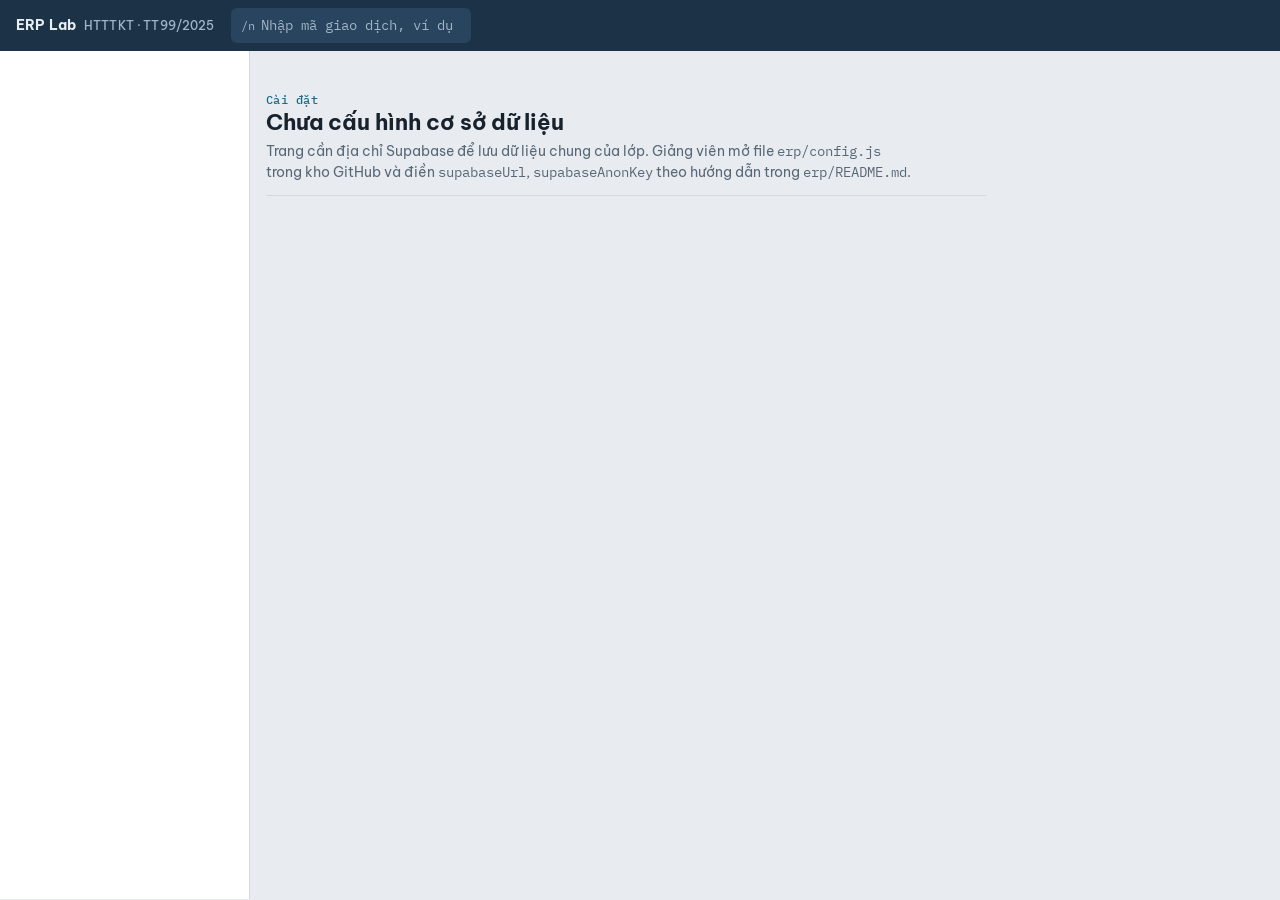
==== erp/index.html @ a7f51f1c "Thêm ERP Lab HTTTKT (thư mục erp/) Giao diện mô phỏng SAP cho chu trình P2P và O2C, đăng nhập bằng M" ====
<!doctype html>
<html lang="vi">
<head>
<meta charset="utf-8">
<meta name="viewport" content="width=device-width,initial-scale=1,viewport-fit=cover">
<title>ERP Lab HTTTKT</title>
<link rel="preconnect" href="https://fonts.googleapis.com">
<link rel="preconnect" href="https://fonts.gstatic.com" crossorigin>
<link rel="stylesheet" href="https://fonts.googleapis.com/css2?family=Be+Vietnam+Pro:wght@400;500;600;700&family=IBM+Plex+Mono:wght@400;500&display=swap">
<style>
/* Layout: sticky steel shell bar with T-code command field, left transaction menu, dense work area — an ERP workstation */
:root{
  --bg:#e8ecf0;--surface:#ffffff;--surface-2:#f3f5f8;--line:#d2d9e0;--line-2:#e4e9ee;
  --fg:#17222d;--muted:#596877;--shell:#1c3246;--shell-2:#28445e;--shell-fg:#e7eef4;--shell-mute:#a3b6c7;
  --accent:#1c6d88;--accent-fg:#ffffff;--accent-soft:#dbecf1;
  --ok:#27703a;--ok-soft:#e0f0e3;--warn:#935700;--warn-soft:#faefd8;--bad:#ad261d;--bad-soft:#f8e0dd;
  --paper:#fffdf8;--paper-line:#cfc8b8;
  --r-KHO:#9a6216;--r-MH:#14796e;--r-KD:#6a4fa3;--r-KT:#2d5fa8;--r-KTT:#a3324a;--r-GV:#4c5966;
  --f-ui:"Be Vietnam Pro",system-ui,-apple-system,"Segoe UI",Roboto,sans-serif;
  --f-mono:"IBM Plex Mono",ui-monospace,Menlo,Consolas,monospace;
  --side-w:250px;
}
@media (prefers-color-scheme: dark){:root:not([data-theme="light"]){
  --bg:#11171d;--surface:#19212a;--surface-2:#1f2832;--line:#33414e;--line-2:#28333e;
  --fg:#e2e9ef;--muted:#93a4b3;--shell:#0b1218;--shell-2:#17232e;--shell-fg:#e2e9ef;--shell-mute:#8ea2b4;
  --accent:#5db2cf;--accent-fg:#0b1218;--accent-soft:#1b3440;
  --ok:#6cc583;--ok-soft:#173022;--warn:#e3a843;--warn-soft:#33270f;--bad:#f07c72;--bad-soft:#3a1c1a;
  --paper:#1d242b;--paper-line:#3d4853;
  --r-KHO:#e0a24c;--r-MH:#4fc4b5;--r-KD:#a98fe0;--r-KT:#79a6ec;--r-KTT:#ec7d94;--r-GV:#9aa8b5;
  color-scheme:dark}}
:root[data-theme="dark"]{
  --bg:#11171d;--surface:#19212a;--surface-2:#1f2832;--line:#33414e;--line-2:#28333e;
  --fg:#e2e9ef;--muted:#93a4b3;--shell:#0b1218;--shell-2:#17232e;--shell-fg:#e2e9ef;--shell-mute:#8ea2b4;
  --accent:#5db2cf;--accent-fg:#0b1218;--accent-soft:#1b3440;
  --ok:#6cc583;--ok-soft:#173022;--warn:#e3a843;--warn-soft:#33270f;--bad:#f07c72;--bad-soft:#3a1c1a;
  --paper:#1d242b;--paper-line:#3d4853;
  --r-KHO:#e0a24c;--r-MH:#4fc4b5;--r-KD:#a98fe0;--r-KT:#79a6ec;--r-KTT:#ec7d94;--r-GV:#9aa8b5;
  color-scheme:dark}
*{box-sizing:border-box}
html{color-scheme:light}
:root{padding-top:env(safe-area-inset-top,0px);padding-bottom:env(safe-area-inset-bottom,0px)}
body{margin:0;font-size:14px}
[hidden]{display:none!important}
img{max-width:100%}
body{background:var(--bg);color:var(--fg);font-family:var(--f-ui);font-size:14px;line-height:1.5}
body::before{content:"";position:fixed;inset:0 0 auto;height:env(safe-area-inset-top,0px);z-index:10;background:var(--shell)}
h1,h2,h3{text-wrap:balance;margin:0;line-height:1.25}
button,input,select,textarea{font:inherit;color:inherit}
:focus-visible{outline:2px solid var(--accent);outline-offset:2px}
.mono,.num,code{font-family:var(--f-mono)}
.num{font-variant-numeric:tabular-nums;text-align:right;white-space:nowrap}

/* shell */
.shell{position:sticky;top:env(safe-area-inset-top,0px);z-index:9;background:var(--shell);color:var(--shell-fg);
  padding-left:max(16px,env(safe-area-inset-left,0px));padding-right:max(16px,env(safe-area-inset-right,0px));padding-block:8px;
  display:flex;flex-wrap:wrap;align-items:center;gap:10px 16px}
.brand{display:flex;align-items:baseline;gap:8px;font-weight:700;letter-spacing:.01em;white-space:nowrap}
.brand small{font-weight:500;color:var(--shell-mute);font-size:12px}
.menu-btn{display:none;background:var(--shell-2);border:0;border-radius:6px;color:var(--shell-fg);padding:6px 10px;cursor:pointer}
.cmd{display:flex;align-items:center;background:var(--shell-2);border-radius:6px;padding:0 4px 0 10px;min-width:0;flex:0 1 240px}
.cmd span{color:var(--shell-mute);font-family:var(--f-mono);font-size:12px}
.cmd input{background:transparent;border:0;color:var(--shell-fg);font-family:var(--f-mono);padding:7px 6px;width:100%;min-width:0;text-transform:uppercase}
.cmd input::placeholder{color:var(--shell-mute);text-transform:none}
.cmd input:focus{outline:none}
.ctx{display:flex;flex-wrap:wrap;align-items:center;gap:8px;margin-left:auto;font-size:13px}
.ctx select{background:var(--shell-2);border:0;border-radius:6px;color:var(--shell-fg);padding:5px 8px}
.ctx .who{color:var(--shell-mute)}
.ctx .who b{color:var(--shell-fg);font-weight:600}
.rolechip{display:inline-flex;align-items:center;gap:6px;padding:2px 9px 2px 7px;border-radius:999px;background:var(--shell-2);font-size:12px;font-weight:600}
.dot{width:8px;height:8px;border-radius:50%;display:inline-block;flex:none}

/* layout */
.layout{display:grid;grid-template-columns:var(--side-w) minmax(0,1fr);min-height:calc(100vh - 52px)}
#side{border-right:1px solid var(--line);background:var(--surface);padding:14px 0 40px;font-size:13px}
#side h4{margin:16px 16px 4px;font-size:11px;text-transform:uppercase;letter-spacing:.08em;color:var(--muted);font-weight:600}
#side h4:first-child{margin-top:0}
.mi{display:grid;grid-template-columns:62px 1fr auto;gap:6px;align-items:baseline;width:100%;text-align:left;border:0;background:none;padding:5px 16px;cursor:pointer;color:var(--fg)}
.mi:hover{background:var(--surface-2)}
.mi.on{background:var(--accent-soft);box-shadow:inset 3px 0 0 var(--accent)}
.mi code{font-size:11.5px;color:var(--accent);font-weight:500}
.mi.locked{color:var(--muted)}
.mi.locked code{color:var(--muted)}
.mi .lk{font-size:10px;color:var(--muted)}
.badge{background:var(--bad);color:#fff;border-radius:999px;font-size:11px;padding:0 6px;font-weight:600;font-family:var(--f-mono)}
#main{padding-left:max(16px,env(safe-area-inset-left,0px));padding-right:max(16px,env(safe-area-inset-right,0px));padding-block:20px 60px;min-width:0}
.wrap{max-width:1180px;display:flex;flex-direction:column;gap:18px}

/* page head */
.ph{display:flex;flex-wrap:wrap;gap:8px 16px;align-items:flex-end;justify-content:space-between;border-bottom:1px solid var(--line);padding-bottom:12px}
.ph .tc{font-family:var(--f-mono);font-size:12px;color:var(--accent);font-weight:500;letter-spacing:.04em}
.ph h1{font-size:22px;font-weight:700}
.ph p{margin:4px 0 0;color:var(--muted);max-width:72ch}
.ph .acts{display:flex;gap:8px;flex-wrap:wrap}

/* blocks */
.panel{background:var(--surface);border:1px solid var(--line);border-radius:8px;padding:16px;min-width:0}
.panel>h2{font-size:15px;font-weight:600;margin-bottom:10px}
.sec-title{font-size:13px;font-weight:600;text-transform:uppercase;letter-spacing:.06em;color:var(--muted);margin:0 0 8px}
.cols{display:grid;grid-template-columns:repeat(auto-fit,minmax(280px,1fr));gap:16px}
.muted{color:var(--muted)}
.small{font-size:12.5px}
.note{padding:10px 12px;border-radius:6px;background:var(--surface-2);border:1px solid var(--line-2);font-size:13px}
.note.warn{background:var(--warn-soft);border-color:transparent;color:var(--fg)}
.note.bad{background:var(--bad-soft);border-color:transparent}
.note.ok{background:var(--ok-soft);border-color:transparent}
.note.bad b,.err b{color:var(--bad)}
.err{background:var(--bad-soft);border-radius:6px;padding:10px 12px;font-size:13px}
.err:empty{display:none}

/* tables */
.tw{overflow-x:auto;border:1px solid var(--line);border-radius:8px;background:var(--surface)}
table.t{border-collapse:collapse;width:100%;font-size:13px}
.t th{background:var(--surface-2);text-align:left;font-weight:600;font-size:12px;color:var(--muted);padding:8px 10px;border-bottom:1px solid var(--line);white-space:nowrap}
.t td{padding:7px 10px;border-bottom:1px solid var(--line-2);vertical-align:middle}
.t tr:last-child td{border-bottom:0}
.t tfoot td{font-weight:600;background:var(--surface-2);border-top:1px solid var(--line)}
.t tr.click{cursor:pointer}
.t tr.click:hover td{background:var(--accent-soft)}
.t th.num{text-align:right}
.t input,.t select{width:100%;min-width:90px}
.t .w-mat{min-width:220px}
.empty{padding:28px 16px;text-align:center;color:var(--muted)}

/* status */
.chip{display:inline-block;padding:1px 8px;border-radius:999px;font-size:11.5px;font-weight:600;white-space:nowrap}
.c-pending{background:var(--warn-soft);color:var(--warn)}
.c-approved,.c-posted{background:var(--ok-soft);color:var(--ok)}
.c-rejected{background:var(--bad-soft);color:var(--bad)}
.c-blocked{background:var(--bad-soft);color:var(--bad)}
.c-info{background:var(--accent-soft);color:var(--accent)}

/* forms */
.form{display:flex;flex-direction:column;gap:14px}
.grid3{display:grid;grid-template-columns:repeat(auto-fit,minmax(190px,1fr));gap:12px}
.field{display:flex;flex-direction:column;gap:4px;font-size:12.5px;color:var(--muted);font-weight:500;min-width:0}
.field input,.field select,.field textarea,.t input,.t select{background:var(--surface);border:1px solid var(--line);border-radius:6px;padding:7px 9px;color:var(--fg);font-size:13.5px}
.field input[readonly]{background:var(--surface-2)}
.t input.num{font-family:var(--f-mono)}
.form-foot{display:flex;flex-wrap:wrap;gap:10px 16px;align-items:center;justify-content:space-between;padding-top:4px}
.sum{display:flex;flex-wrap:wrap;gap:4px 20px;font-size:13px}
.sum b{font-family:var(--f-mono);font-weight:500}
.btn{border:1px solid var(--line);background:var(--surface);color:var(--fg);border-radius:6px;padding:7px 14px;font-weight:600;font-size:13px;cursor:pointer;white-space:nowrap}
.btn:hover{border-color:var(--accent)}
.btn.pri{background:var(--accent);border-color:var(--accent);color:var(--accent-fg)}
.btn.okb{background:var(--ok);border-color:var(--ok);color:#fff}
.btn.badb{background:var(--surface);border-color:var(--bad);color:var(--bad)}
.btn.sm{padding:4px 10px;font-size:12px}
.btn:disabled{opacity:.5;cursor:not-allowed}
.linkbtn{border:0;background:none;color:var(--accent);cursor:pointer;padding:0;font-weight:600;font-size:inherit}

/* launchpad */
.tiles{display:grid;grid-template-columns:repeat(auto-fill,minmax(200px,1fr));gap:12px}
.tile{background:var(--surface);border:1px solid var(--line);border-radius:8px;padding:14px;display:flex;flex-direction:column;gap:6px;text-align:left;cursor:pointer;min-height:110px}
.tile:hover{border-color:var(--accent)}
.tile .n{font-family:var(--f-mono);font-size:28px;font-weight:500;line-height:1}
.tile .n.zero{color:var(--muted)}
.tile .l{font-weight:600;font-size:13.5px}
.tile code{font-size:11px;color:var(--accent);margin-top:auto}

/* process map */
.flowmap{display:flex;flex-direction:column;gap:14px}
.lane{display:flex;align-items:stretch;gap:0;overflow-x:auto;padding-bottom:4px}
.step{flex:0 0 132px;border:1px solid var(--line);background:var(--surface);border-radius:8px;padding:9px 10px;cursor:pointer;display:flex;flex-direction:column;gap:3px;text-align:left;position:relative;border-top:3px solid var(--rc)}
.step.mine{box-shadow:0 0 0 2px var(--rc)}
.step code{font-size:11px;color:var(--muted)}
.step .s{font-weight:600;font-size:12.5px;line-height:1.3}
.step .r{font-size:11px;color:var(--rc);font-weight:600}
.step .q{position:absolute;top:6px;right:8px;font-family:var(--f-mono);font-size:12px;font-weight:500}
.step .q.has{color:var(--bad)}
.arrow{flex:0 0 18px;align-self:center;text-align:center;color:var(--muted)}
.lane-l{font-size:12px;font-weight:600;color:var(--muted);margin-bottom:6px}

/* voucher */
.voucher{background:var(--paper);border:1px solid var(--paper-line);padding:22px;border-radius:4px;max-width:820px;font-size:13px}
.v-head{display:flex;justify-content:space-between;gap:16px;flex-wrap:wrap;font-size:12px}
.v-title{text-align:center;margin:14px 0 2px;font-size:18px;font-weight:700;letter-spacing:.04em}
.v-sub{text-align:center;font-size:12px;color:var(--muted);margin-bottom:12px}
.voucher table{border-collapse:collapse;width:100%;margin:10px 0}
.voucher th,.voucher td{border:1px solid var(--paper-line);padding:5px 7px;font-size:12.5px}
.voucher th{font-weight:600;background:transparent}
.signs{display:grid;grid-template-columns:repeat(auto-fit,minmax(130px,1fr));gap:12px;margin-top:16px;text-align:center;font-size:12px}
.signs b{display:block}
.signs .sg{margin-top:8px;min-height:40px;font-size:11.5px;color:var(--ok)}
.signs .sg.none{color:var(--muted)}
details.vbox>summary{cursor:pointer;font-weight:600;padding:4px 0}

/* doc flow */
.tree{list-style:none;margin:0;padding:0;font-size:13px}
.tree ul{list-style:none;margin:0;padding-left:22px;border-left:1px dashed var(--line);margin-left:7px}
.tree li{padding:3px 0}
.tree .node{display:inline-flex;flex-wrap:wrap;gap:6px;align-items:center}
.tree .cur{background:var(--accent-soft);border-radius:4px;padding:0 6px}

/* hist */
.hist{list-style:none;margin:0;padding:0;display:flex;flex-direction:column;gap:8px;font-size:13px}
.hist li{display:grid;grid-template-columns:130px 1fr;gap:10px}
.hist time{font-family:var(--f-mono);font-size:12px;color:var(--muted)}

.kv{display:grid;grid-template-columns:max-content 1fr;gap:4px 14px;font-size:13px}
.kv dt{color:var(--muted)}
.kv dd{margin:0;min-width:0}
.bar{height:6px;border-radius:3px;background:var(--line-2);overflow:hidden;min-width:80px}
.bar i{display:block;height:100%;background:var(--ok)}
.bar i.hi{background:var(--bad)}
.bar i.mid{background:var(--warn)}
.matrix td,.matrix th{text-align:center}
.matrix td:first-child,.matrix th:first-child{text-align:left}

#toast{position:fixed;right:max(16px,env(safe-area-inset-right,0px));bottom:calc(16px + env(safe-area-inset-bottom,0px));background:var(--shell);color:var(--shell-fg);padding:10px 16px;border-radius:8px;font-size:13px;z-index:20;max-width:min(420px,calc(100vw - 32px));box-shadow:0 6px 24px rgba(0,0,0,.25)}
.boot{max-width:560px;margin:60px auto;text-align:center;color:var(--muted)}

@media (max-width:860px){
  .layout{grid-template-columns:minmax(0,1fr)}
  #side{display:none;border-right:0;border-bottom:1px solid var(--line)}
  #side.open{display:block}
  .menu-btn{display:inline-block}
  .ctx{margin-left:0;width:100%}
  .cmd{flex:1 1 160px}
}
@media (prefers-reduced-motion:reduce){*{transition:none!important;animation:none!important}}
</style>
</head>
<body>
<header class="shell">
  <button class="menu-btn" data-act="menu" aria-label="Mở menu giao dịch">☰ Menu</button>
  <div class="brand">ERP Lab <small>HTTTKT · TT99/2025</small></div>
  <form class="cmd" id="cmdform" autocomplete="off"><span>/n</span><input id="cmd" placeholder="Nhập mã giao dịch, ví dụ ME21N" aria-label="Mã giao dịch"></form>
  <div class="ctx" id="ctx"></div>
</header>
<div class="layout">
  <nav id="side" aria-label="Menu giao dịch"></nav>
  <main id="main"><div class="boot">Đang tải…</div></main>
</div>
<div id="toast" hidden></div>
<a id="dl" hidden></a>
<script src="config.js"></script>
<script>
"use strict";
/* ============ MASTER DATA (giống nhau cho cả 8 công ty) ============ */
const VAT = 0.10;
const YY = String(new Date().getFullYear()).slice(2);
const COS = ['C01','C02','C03','C04','C05','C06','C07','C08'];
const coName = c => 'Công ty CP Thương mại Cánh Buồm ' + c.slice(1);
const MATS = [
  {c:'HH01',n:'Laptop văn phòng 14 inch',u:'Cái',oq:20,oc:18500000,bp:18500000,sp:23900000},
  {c:'HH02',n:'Màn hình 24 inch IPS',u:'Cái',oq:40,oc:2600000,bp:2600000,sp:3450000},
  {c:'HH03',n:'Máy in laser A4',u:'Cái',oq:15,oc:3900000,bp:3900000,sp:4990000},
  {c:'HH04',n:'Chuột không dây',u:'Cái',oq:100,oc:290000,bp:290000,sp:420000},
  {c:'HH05',n:'Bàn phím cơ',u:'Cái',oq:50,oc:950000,bp:950000,sp:1290000}
];
const VENDORS = [
  {c:'NCC01',n:'Công ty TNHH Phân phối Tin học Sao Mai',mst:'4201234567',f:1.00,terms:30},
  {c:'NCC02',n:'Công ty CP Thiết bị Văn phòng Hải Âu',mst:'0312345678',f:0.97,terms:15},
  {c:'NCC03',n:'Công ty TNHH Linh kiện Bến Thành',mst:'0309876543',f:1.03,terms:45}
];
const CUSTS = [
  {c:'KH01',n:'Công ty TNHH Du lịch Biển Xanh',mst:'4201112223',lim:300000000,terms:30},
  {c:'KH02',n:'Công ty CP Thủy sản Hòn Tre',mst:'4203334445',lim:500000000,terms:30},
  {c:'KH03',n:'Cửa hàng Tin học Phước Hải',mst:'4205556667',lim:150000000,terms:15}
];
const ACCS = {
  '1111':'Tiền Việt Nam (tiền mặt)','1121':'Tiền gửi không kỳ hạn – VND','131':'Phải thu của khách hàng',
  '1331':'Thuế GTGT được khấu trừ của hàng hóa, dịch vụ','1561':'Giá mua hàng hóa','331':'Phải trả cho người bán',
  '33311':'Thuế GTGT đầu ra','411':'Vốn đầu tư của chủ sở hữu','5111':'Doanh thu bán hàng hóa','632':'Giá vốn hàng bán'
};
const INV0 = MATS.reduce((s,m)=>s+m.oq*m.oc,0);
const OPEN = {'1111':200000000,'1121':3000000000,'1561':INV0,'411':-(3200000000+INV0)};
const mat = c => MATS.find(m=>m.c===c);
const ven = c => VENDORS.find(v=>v.c===c);
const cus = c => CUSTS.find(v=>v.c===c);

const ROLES = {
  KHO:{n:'Thủ kho',d:'Lập đề nghị mua, nhập kho theo đơn mua, xuất kho giao hàng'},
  MH:{n:'Nhân viên mua hàng',d:'Chọn nhà cung cấp, lập đơn mua hàng'},
  KD:{n:'Nhân viên kinh doanh',d:'Nhận và lập đơn bán hàng'},
  KT:{n:'Kế toán công nợ',d:'Kiểm tra hóa đơn mua, đề nghị chi, lập hóa đơn bán, ghi nhận thu tiền'},
  KTT:{n:'Kế toán trưởng',d:'Phê duyệt đề nghị mua, đơn mua, tín dụng, hóa đơn bị khóa, phiếu chi/thu'}
};
const ROLE_ORDER = ['KHO','MH','KD','KT','KTT'];
const roleName = r => r==='GV' ? 'Giảng viên (toàn quyền)' : (ROLES[r]?ROLES[r].n:'—');

const TYPES = {
  PR:{n:'Đề nghị mua hàng',pre:'100000',tc:'ME51N'},
  PO:{n:'Đơn mua hàng',pre:'450000',tc:'ME21N'},
  GR:{n:'Phiếu nhập kho',pre:'500000',tc:'MIGO'},
  IV:{n:'Hóa đơn mua vào',pre:'510000',tc:'MIRO'},
  PAY:{n:'Phiếu chi / Ủy nhiệm chi',pre:'150000',tc:'F-53'},
  SO:{n:'Đơn bán hàng',pre:'000010',tc:'VA01'},
  DL:{n:'Phiếu xuất kho',pre:'800000',tc:'VL01N'},
  BI:{n:'Hóa đơn GTGT bán ra',pre:'900000',tc:'VF01'},
  RC:{n:'Phiếu thu / Giấy báo Có',pre:'140000',tc:'F-28'}
};
const ALL = 'ALL';
const TC = {
  'ME51N':{m:'Mua hàng (MM)',t:'Tạo đề nghị mua hàng',r:['KHO']},
  'ME5A': {m:'Mua hàng (MM)',t:'Danh sách đề nghị mua',r:ALL,list:['PR']},
  'ME21N':{m:'Mua hàng (MM)',t:'Tạo đơn mua hàng',r:['MH']},
  'ME2N': {m:'Mua hàng (MM)',t:'Danh sách đơn mua hàng',r:ALL,list:['PO']},
  'MIGO': {m:'Mua hàng (MM)',t:'Nhập kho theo đơn mua',r:['KHO']},
  'MB51': {m:'Mua hàng (MM)',t:'Nhật ký nhập – xuất kho',r:ALL,list:['GR','DL']},
  'MMBE': {m:'Mua hàng (MM)',t:'Tồn kho & thẻ kho',r:ALL},
  'VA01': {m:'Bán hàng (SD)',t:'Tạo đơn bán hàng',r:['KD']},
  'VA05': {m:'Bán hàng (SD)',t:'Danh sách đơn bán hàng',r:ALL,list:['SO']},
  'VL01N':{m:'Bán hàng (SD)',t:'Giao hàng & xuất kho',r:['KHO']},
  'VF01': {m:'Bán hàng (SD)',t:'Lập hóa đơn bán hàng',r:['KT']},
  'VF05': {m:'Bán hàng (SD)',t:'Danh sách hóa đơn bán',r:ALL,list:['BI','RC']},
  'MIRO': {m:'Kế toán (FI)',t:'Nhận & đối chiếu hóa đơn mua',r:['KT']},
  'MIR5': {m:'Kế toán (FI)',t:'Danh sách hóa đơn mua & phiếu chi',r:ALL,list:['IV','PAY']},
  'F-53': {m:'Kế toán (FI)',t:'Đề nghị thanh toán nhà cung cấp',r:['KT']},
  'F-28': {m:'Kế toán (FI)',t:'Ghi nhận thu tiền khách hàng',r:['KT']},
  'FBL1N':{m:'Kế toán (FI)',t:'Công nợ phải trả (TK 331)',r:['MH','KT','KTT']},
  'FBL5N':{m:'Kế toán (FI)',t:'Công nợ phải thu (TK 131)',r:['KD','KT','KTT']},
  'ZNKC': {m:'Kế toán (FI)',t:'Sổ Nhật ký chung',r:['KT','KTT']},
  'F.01': {m:'Kế toán (FI)',t:'Bảng cân đối số phát sinh',r:['KT','KTT']},
  'SBWP': {m:'Phê duyệt',t:'Hộp phê duyệt (tất cả)',r:['KTT'],ap:null},
  'ME54N':{m:'Phê duyệt',t:'Duyệt đề nghị mua',r:['KTT'],ap:['PR']},
  'ME29N':{m:'Phê duyệt',t:'Duyệt đơn mua hàng',r:['KTT'],ap:['PO']},
  'MRBR': {m:'Phê duyệt',t:'Gỡ khóa hóa đơn mua',r:['KTT'],ap:['IV']},
  'VKM3': {m:'Phê duyệt',t:'Gỡ khóa tín dụng đơn bán',r:['KTT'],ap:['SO']},
  'ZFAP': {m:'Phê duyệt',t:'Duyệt phiếu chi & phiếu thu',r:['KTT'],ap:['PAY','RC']},
  'ZCASE':{m:'Hướng dẫn',t:'Tình huống thực hành',r:ALL},
  'PFCG': {m:'Hướng dẫn',t:'Ma trận phân quyền',r:ALL},
  'SU01': {m:'Quản trị (giảng viên)',t:'Sinh viên & phân quyền',admin:true},
  'ZOVR': {m:'Quản trị (giảng viên)',t:'Tổng quan 8 nhóm',admin:true},
  'SPRO': {m:'Quản trị (giảng viên)',t:'Tham số & dữ liệu',admin:true}
};

/* ============ STATE ============ */
const CFG = window.ERP_CONFIG || {};
const S = {token:null,me:null,uid:null,isAdmin:false,users:{},cfg:{tol:5,poAuto:0,credit:true},docs:{},ver:{},
  since:null,epochs:{},metaKey:'',co:null,role:null,screen:'HOME',param:null,stack:[],sideKey:'',lastPw:null,timer:null,online:true};
const LS = {get(k){try{return localStorage.getItem(k)}catch(e){return null}},set(k,v){try{localStorage.setItem(k,v)}catch(e){}},del(k){try{localStorage.removeItem(k)}catch(e){}}};

/* ============ UTIL ============ */
const esc = s => String(s??'').replace(/[&<>"']/g,c=>({'&':'&amp;','<':'&lt;','>':'&gt;','"':'&quot;',"'":'&#39;'}[c]));
const NF = new Intl.NumberFormat('vi-VN');
const fm = n => NF.format(Math.round(n||0));
const pad = (n,l) => String(n).padStart(l,'0');
const now = () => new Date().toISOString();
function today(){const d=new Date();return d.getFullYear()+'-'+pad(d.getMonth()+1,2)+'-'+pad(d.getDate(),2)}
function addDays(s,n){const d=new Date(s+'T00:00:00');d.setDate(d.getDate()+n);return d.getFullYear()+'-'+pad(d.getMonth()+1,2)+'-'+pad(d.getDate(),2)}
const vd = s => s ? s.split('-').reverse().join('/') : '';
const vdt = s => { if(!s) return ''; const d=new Date(s); return pad(d.getDate(),2)+'/'+pad(d.getMonth()+1,2)+' '+pad(d.getHours(),2)+':'+pad(d.getMinutes(),2); };
const num = v => { const n = Number(String(v).replace(/[^\d.-]/g,'')); return isFinite(n)?n:0; };
const sum = (a,f) => a.reduce((s,x)=>s+(f?f(x):x),0);
const P = o => esc(JSON.stringify(o));

function docSo(n){
  n=Math.round(Math.abs(n)); if(n===0) return 'Không đồng';
  const cs=['không','một','hai','ba','bốn','năm','sáu','bảy','tám','chín'];
  const r3=(x,full)=>{const tr=Math.floor(x/100),ch=Math.floor(x%100/10),dv=x%10,s=[];
    if(full||tr>0) s.push(cs[tr]+' trăm');
    if(ch===0){ if(dv>0&&(full||tr>0)) s.push('lẻ'); }
    else if(ch===1) s.push('mười'); else s.push(cs[ch]+' mươi');
    if(dv>0){ if(dv===1&&ch>1) s.push('mốt'); else if(dv===5&&ch>0) s.push('lăm'); else s.push(cs[dv]); }
    return s.join(' ');};
  const u=['','nghìn','triệu','tỷ','nghìn tỷ','triệu tỷ']; const g=[];
  while(n>0){g.push(n%1000);n=Math.floor(n/1000);}
  const out=[]; for(let i=g.length-1;i>=0;i--){ if(g[i]===0) continue; out.push(r3(g[i],i<g.length-1)+(u[i]?' '+u[i]:'')); }
  const s=out.join(' ').replace(/\s+/g,' ').trim(); return s.charAt(0).toUpperCase()+s.slice(1)+' đồng.';
}

function nameOf(uid){
  if(!uid) return '—';
  const u=S.users[uid]; if(u&&u.full_name) return u.full_name;
  return 'Người dùng đã bị xóa';
}
function toast(msg){ const t=document.getElementById('toast'); t.textContent=msg; t.hidden=false; clearTimeout(toast.t); toast.t=setTimeout(()=>t.hidden=true,4200); }

/* ============ DERIVED LEDGER ============ */
const memo = {};
function calc(co){
  const v = S.ver[co]||0;
  if(memo[co] && memo[co].v===v) return memo[co].c;
  const D = S.docs[co]||{};
  const L = Object.keys(D).map(id=>Object.assign({id},D[id]));
  L.sort((a,b)=>String(a.at||'').localeCompare(String(b.at||'')));
  const T = {}; Object.keys(TYPES).forEach(t=>T[t]=[]);
  L.forEach(d=>{ if(T[d.type]) T[d.type].push(d); });
  const live = d => d.status!=='rejected';
  const by = {}; L.forEach(d=>by[d.id]=d);
  const kids = (t,f,id) => T[t].filter(x=>x[f]===id&&live(x));

  const st = {}; MATS.forEach(m=>st[m.c]={oq:m.oq,ov:m.oq*m.oc,iq:0,xq:0,v:m.oq*m.oc,mv:[]});
  T.GR.filter(live).forEach(g=>g.items.forEach(it=>{st[it.mat].iq+=it.qty; st[it.mat].mv.push({d:g,q:it.qty});}));
  T.DL.filter(live).forEach(g=>g.items.forEach(it=>{st[it.mat].xq+=it.qty; st[it.mat].mv.push({d:g,q:-it.qty});}));

  const acc = {}; Object.keys(ACCS).forEach(a=>acc[a]={o:OPEN[a]||0,dr:0,cr:0});
  const ap = {}, ar = {}; VENDORS.forEach(x=>ap[x.c]={dr:0,cr:0}); CUSTS.forEach(x=>ar[x.c]={dr:0,cr:0});
  const lines = [];
  L.forEach(d=>{ if(!live(d)||!Array.isArray(d.je)) return; d.je.forEach(j=>{
    const a=acc[j.a]; if(!a) return; a.dr+=j.dr||0; a.cr+=j.cr||0;
    if(j.a==='1561'&&j.mat&&st[j.mat]) st[j.mat].v+=(j.dr||0)-(j.cr||0);
    if(j.a==='331'&&ap[j.p]){ap[j.p].dr+=j.dr||0;ap[j.p].cr+=j.cr||0;}
    if(j.a==='131'&&ar[j.p]){ar[j.p].dr+=j.dr||0;ar[j.p].cr+=j.cr||0;}
    lines.push({d,j}); }); });
  MATS.forEach(m=>{const s=st[m.c]; s.q=s.oq+s.iq-s.xq; s.avg=s.q>0?s.v/s.q:m.oc;});
  const bal = a => acc[a].o+acc[a].dr-acc[a].cr;

  // P2P open quantities
  const poOpen = po => po.items.map((it,i)=>it.qty-sum(kids('GR','po',po.id),g=>sum(g.items.filter(x=>x.line===i),x=>x.qty)));
  const poUninv = po => po.items.map((it,i)=>sum(kids('GR','po',po.id),g=>sum(g.items.filter(x=>x.line===i),x=>x.qty))-sum(kids('IV','po',po.id),g=>sum(g.items.filter(x=>x.line===i),x=>x.qty)));
  const ivPaid = iv => sum(T.PAY.filter(p=>p.iv===iv.id&&p.status==='posted'),p=>p.amount);
  const ivPend = iv => sum(T.PAY.filter(p=>p.iv===iv.id&&p.status==='pending'),p=>p.amount);
  // O2C
  const soDeliv = so => so.items.map((it,i)=>sum(kids('DL','so',so.id),g=>sum(g.items.filter(x=>x.line===i),x=>x.qty)));
  const soOpen = so => { const dv=soDeliv(so); return so.items.map((it,i)=>it.qty-dv[i]); };
  const soBilled = so => so.items.map((it,i)=>sum(kids('BI','so',so.id),g=>sum(g.items.filter(x=>x.line===i),x=>x.qty)));
  const biPaid = bi => sum(T.RC.filter(p=>p.bi===bi.id&&p.status==='posted'),p=>p.amount);
  const biPend = bi => sum(T.RC.filter(p=>p.bi===bi.id&&p.status==='pending'),p=>p.amount);
  const exposure = c => { const arb=ar[c].dr-ar[c].cr; const openSO=sum(T.SO.filter(s=>s.cust===c&&s.status==='approved'),s=>{const b=soBilled(s);return sum(s.items.map((it,i)=>(it.qty-b[i])*it.price*(1+VAT)));}); return {ar:Math.round(arb),so:Math.round(openSO),tot:Math.round(arb+openSO)}; };

  const Q = {
    prForPO: T.PR.filter(p=>p.status==='approved'&&kids('PO','pr',p.id).length===0),
    poForGR: T.PO.filter(p=>p.status==='approved'&&poOpen(p).some(q=>q>0)),
    poForIV: T.PO.filter(p=>p.status==='approved'&&poUninv(p).some(q=>q>0)),
    ivForPay: T.IV.filter(i=>i.status==='posted'&&i.total-ivPaid(i)-ivPend(i)>0.5),
    soForDL: T.SO.filter(s=>s.status==='approved'&&soOpen(s).some(q=>q>0)),
    dlForBI: T.DL.filter(d=>d.status==='posted'&&kids('BI','dl',d.id).length===0),
    biForRC: T.BI.filter(b=>b.status==='posted'&&b.total-biPaid(b)-biPend(b)>0.5),
    ap: {PR:T.PR.filter(x=>x.status==='pending'),PO:T.PO.filter(x=>x.status==='pending'),IV:T.IV.filter(x=>x.status==='blocked'),
         SO:T.SO.filter(x=>x.status==='blocked'),PAY:T.PAY.filter(x=>x.status==='pending'),RC:T.RC.filter(x=>x.status==='pending')}
  };
  Q.apAll = [].concat(Q.ap.PR,Q.ap.PO,Q.ap.IV,Q.ap.SO,Q.ap.PAY,Q.ap.RC);
  const c = {L,T,by,kids,st,acc,ap,ar,lines,bal,poOpen,poUninv,ivPaid,ivPend,soOpen,soDeliv,soBilled,biPaid,biPend,exposure,Q};
  memo[co] = {v,c}; return c;
}

/* ============ API (Supabase RPC) ============ */
async function api(fn,args){
  let res;
  try{
    res = await fetch(CFG.supabaseUrl.replace(/\/+$/,'')+'/rest/v1/rpc/'+fn,{method:'POST',
      headers:{'Content-Type':'application/json','apikey':CFG.supabaseAnonKey,'Authorization':'Bearer '+CFG.supabaseAnonKey},
      body:JSON.stringify(args||{})});
  }catch(e){ const er=new Error('Không kết nối được máy chủ. Kiểm tra mạng rồi thử lại.'); er.code='net'; throw er; }
  const txt = await res.text(); let j=null; try{ j=txt?JSON.parse(txt):null; }catch(e){}
  if(!res.ok){ const er=new Error((j&&j.message)||('Lỗi máy chủ '+res.status)); er.code=j&&j.code; er.status=res.status; throw er; }
  return j;
}
async function createDoc(co,type,body,note){
  const r = await api('erp_doc_create',{p_token:S.token,p_co:co,p_type:type,p_body:body,p_note:note||'',p_act_role:S.isAdmin?S.role:''});
  await sync(); return r;
}
function dbErr(e){
  if(e&&e.code==='28000'){ setTimeout(logout,50); return 'Phiên đăng nhập đã hết hạn. Hãy đăng nhập lại.'; }
  return (e&&e.message)||'Không lưu được, hãy thử lại.';
}
/* ============ AUTHORIZATION ============ */
function allowed(tc){
  const t = TC[tc]; if(!t) return false;
  if(t.admin) return S.isAdmin;
  if(S.role==='GV') return true;
  if(t.r===ALL) return true;
  return Array.isArray(t.r)&&t.r.includes(S.role);
}
function rolesFor(tc){ const t=TC[tc]; if(!t) return ''; if(t.admin) return 'Giảng viên'; if(t.r===ALL) return 'Tất cả'; return t.r.map(roleName).join(', '); }

/* ============ STATUS LABELS ============ */
function stLabel(d){
  const s=d.status;
  const map = {
    PR:{pending:'Chờ duyệt',approved:'Đã duyệt',rejected:'Từ chối'},
    PO:{pending:'Chờ duyệt',approved:'Đã duyệt',rejected:'Từ chối'},
    GR:{posted:'Đã nhập kho'}, DL:{posted:'Đã xuất kho'},
    IV:{posted:'Đã ghi sổ',blocked:'Khóa thanh toán',rejected:'Đã hủy'},
    PAY:{pending:'Chờ duyệt chi',posted:'Đã chi',rejected:'Từ chối'},
    SO:{approved:'Đã xác nhận',blocked:'Khóa tín dụng',rejected:'Từ chối'},
    BI:{posted:'Đã ghi sổ'},
    RC:{pending:'Chờ duyệt thu',posted:'Đã thu',rejected:'Từ chối'}
  };
  return (map[d.type]&&map[d.type][s])||s;
}
const chip = d => `<span class="chip c-${esc(d.status)}">${esc(stLabel(d))}</span>`;
function partnerOf(d){ if(d.vendor) return ven(d.vendor)?.n||d.vendor; if(d.cust) return cus(d.cust)?.n||d.cust; return '—'; }
function valueOf(d){ if(d.total!=null) return d.total; if(d.amount!=null) return d.amount; if(d.value!=null) return d.value;
  if(d.type==='PR') return sum(d.items,it=>it.qty*mat(it.mat).bp); if(d.type==='DL') return sum(d.items,it=>it.cost||0); return 0; }
const docLink = (co,d,label) => `<button class="linkbtn mono" data-go="DOC" data-p="${P({co,id:d.id})}">${esc(label||d.no)}</button>`;

/* ============ CONTEXT & SYNC ============ */
function ctxResolve(){
  if(S.isAdmin){
    const c=LS.get('erp.co'); S.co = c&&COS.includes(c) ? c : (S.co||'C01');
    const r = LS.get('erp.role'); S.role = (r&&(r==='GV'||ROLES[r]))?r:'GV';
  } else {
    S.co = S.me&&S.me.co||null; S.role = S.me&&S.me.role||null;
  }
}
let syncing=null;
async function sync(full){
  while(syncing){ try{ await syncing; }catch(e){} }
  syncing = (async()=>{
    const r = await api('erp_sync',{p_token:S.token,p_co:'*',p_since:full?null:S.since});
    const before = S.me?JSON.stringify([S.me.co,S.me.role]):null;
    S.me=r.me; S.uid=r.me.id; S.isAdmin=!!r.me.is_admin;
    const users={}; (r.users||[]).forEach(u=>users[u.id]=u);
    const meta=JSON.stringify([r.me,r.cfg,r.users]);
    let changed=false;
    if(meta!==S.metaKey){ S.metaKey=meta; S.users=users; S.cfg=Object.assign({tol:5,poAuto:0,credit:true},r.cfg||{}); S.sideKey=''; changed=true; }
    const ep=r.epochs||{}; let reset=false;
    COS.forEach(co=>{ if((S.epochs[co]||0)!==(ep[co]||0)){ reset=true; } });
    S.epochs=ep;
    if(full){ S.docs={}; COS.forEach(co=>S.ver[co]=(S.ver[co]||0)+1); changed=true; }
    (r.docs||[]).forEach(x=>{ const m=(S.docs[x.co]=S.docs[x.co]||{}); const old=m[x.id];
      if(!old||JSON.stringify(old)!==JSON.stringify(x.data)){ m[x.id]=x.data; S.ver[x.co]=(S.ver[x.co]||0)+1; changed=true; } });
    S.since=r.now;
    ctxResolve();
    if(!S.isAdmin && before && before!==JSON.stringify([S.me.co,S.me.role])){ S.docs={}; S.since=null; S.screen='HOME'; S.param=null; S.sideKey=''; syncing=null; await sync(true); render(true); return; }
    if(reset&&!full){ S.since=null; syncing=null; await sync(true); return; }
    if(changed) schedule();
  })();
  try{ await syncing; } finally { syncing=null; }
}
function startPolling(){
  clearTimeout(S.timer);
  const tick = async()=>{
    try{ await sync(); setOnline(true); }
    catch(e){ if(e.code==='28000'){ logout(); return; } setOnline(false); }
    S.timer=setTimeout(tick, document.hidden?30000:5000);
  };
  S.timer=setTimeout(tick,5000);
}
document.addEventListener('visibilitychange',()=>{ if(!document.hidden&&S.token){ sync().catch(()=>{}); } });
function setOnline(v){ if(S.online!==v){ S.online=v; renderCtx(); } }
function logout(){
  const t=S.token; clearTimeout(S.timer);
  if(t) api('erp_logout',{p_token:t}).catch(()=>{});
  LS.del('erp.token'); Object.assign(S,{token:null,me:null,uid:null,isAdmin:false,users:{},docs:{},since:null,epochs:{},metaKey:'',screen:'HOME',param:null,stack:[],sideKey:''});
  showLogin();
}
let rt=null; function schedule(){ if(rt) return; rt=requestAnimationFrame(()=>{rt=null;render(false);}); }

/* ============ RENDER ============ */
const LIVE_FORM = {'ME51N':1,'VA01':1};
function isFormScreen(){
  if(S.me&&S.me.must_change) return true;
  if(LIVE_FORM[S.screen]) return true;
  if(['ME21N','MIGO','MIRO','F-53','VL01N','VF01','F-28'].includes(S.screen)&&S.param) return true;
  if(S.screen==='SPRO'||S.screen==='PW') return true;
  return false;
}
function render(force,keepScroll){
  ctxResolve();
  renderCtx(); renderSide();
  if(!force && isFormScreen()) return;
  const main = document.getElementById('main');
  const y = window.scrollY;
  let html;
  try{ html = screenHTML(); }catch(e){ console.error(e); html = `<div class="wrap"><div class="err"><b>Lỗi hiển thị:</b> ${esc(e.message)}</div></div>`; }
  main.innerHTML = html;
  if(!force||keepScroll) window.scrollTo(0,y);
  const f = main.querySelector('form[data-calc]'); if(f&&CALC[f.dataset.calc]) CALC[f.dataset.calc](f);
}
function renderCtx(){
  const el = document.getElementById('ctx');
  if(!S.me){ el.innerHTML=''; el.dataset.k=''; return; }
  let h='';
  if(S.isAdmin){
    h += `<select id="sel-co" data-chg="co" aria-label="Công ty">${COS.map(c=>`<option value="${c}" ${c===S.co?'selected':''}>${c} · Nhóm ${+c.slice(1)}</option>`).join('')}</select>`;
    h += `<select id="sel-role" data-chg="role" aria-label="Thao tác với vai trò">${['GV',...ROLE_ORDER].map(r=>`<option value="${r}" ${r===S.role?'selected':''}>${r==='GV'?'Giảng viên – toàn quyền':'Thao tác như: '+ROLES[r].n}</option>`).join('')}</select>`;
  } else if(S.co){
    h += `<span class="rolechip"><span class="dot" style="background:var(--r-${S.role})"></span>${esc(roleName(S.role))}</span><span class="who">${esc(S.co)} · ${esc(coName(S.co))}</span>`;
  }
  h += `<span class="who"><b>${esc(S.me.full_name)}</b> <span class="mono">${esc(S.me.username)}</span></span>`;
  if(!S.online) h += `<span class="rolechip" style="background:var(--bad)">Mất kết nối</span>`;
  h += `<button class="btn sm" data-go="PW" style="background:var(--shell-2);color:var(--shell-fg);border-color:transparent">Đổi mật khẩu</button><button class="btn sm" data-act="logout" style="background:var(--shell-2);color:var(--shell-fg);border-color:transparent">Đăng xuất</button>`;
  if(el.dataset.k!==h){ el.innerHTML=h; el.dataset.k=h; }
}
function renderSide(){
  const side = document.getElementById('side');
  if(!S.me){ side.innerHTML=''; S.sideKey=''; return; }
  if(!S.co && !S.isAdmin){ if(S.sideKey!=='none'){ side.innerHTML='<h4>Chưa được phân quyền</h4><p class="small muted" style="padding:0 16px">Menu giao dịch sẽ hiện sau khi giảng viên gán bạn vào công ty và vai trò.</p>'; S.sideKey='none'; } return; }
  const c = calc(S.co);
  const cnt = {'ME21N':c.Q.prForPO.length,'MIGO':c.Q.poForGR.length,'MIRO':c.Q.poForIV.length,'F-53':c.Q.ivForPay.length,'VL01N':c.Q.soForDL.length,'VF01':c.Q.dlForBI.length,'F-28':c.Q.biForRC.length,
    'SBWP':c.Q.apAll.length,'ME54N':c.Q.ap.PR.length,'ME29N':c.Q.ap.PO.length,'MRBR':c.Q.ap.IV.length,'VKM3':c.Q.ap.SO.length,'ZFAP':c.Q.ap.PAY.length+c.Q.ap.RC.length};
  const groups = {};
  Object.keys(TC).forEach(k=>{ const t=TC[k]; if(t.admin&&!S.isAdmin) return; (groups[t.m]=groups[t.m]||[]).push(k); });
  let h = `<button class="mi ${S.screen==='HOME'?'on':''}" data-go="HOME"><code>HOME</code><span>Trang làm việc</span><span></span></button>`;
  Object.keys(groups).forEach(g=>{
    h += `<h4>${esc(g)}</h4>`;
    groups[g].forEach(k=>{ const ok=allowed(k); const n=ok?cnt[k]:0;
      h += `<button class="mi ${S.screen===k?'on':''} ${ok?'':'locked'}" data-go="${k}" title="${ok?'':'Không có quyền – vai trò được phép: '+esc(rolesFor(k))}"><code>${k}</code><span>${esc(TC[k].t)}</span>${n?`<span class="badge">${n}</span>`:(ok?'<span></span>':'<span class="lk">khóa</span>')}</button>`; });
  });
  const key = h;
  if(S.sideKey!==key){ side.innerHTML=h; S.sideKey=key; }
}
function go(tc,param){
  tc = String(tc||'').toUpperCase().trim();
  if(tc!=='HOME'&&tc!=='DOC'&&tc!=='PW'&&!TC[tc]){ toast('Mã giao dịch '+tc+' không tồn tại.'); return; }
  S.stack.push({s:S.screen,p:S.param});
  S.screen=tc; S.param=param||null;
  document.getElementById('side').classList.remove('open');
  render(true); window.scrollTo(0,0);
}
function back(){ const b=S.stack.pop(); if(b){S.screen=b.s;S.param=b.p;} else {S.screen='HOME';S.param=null;} render(true); window.scrollTo(0,0); }

function head(tc,title,desc,acts){
  return `<div class="ph"><div><div class="tc">${esc(tc)}</div><h1>${esc(title)}</h1>${desc?`<p>${desc}</p>`:''}</div><div class="acts">${acts||''}<button class="btn sm" data-act="back">← Quay lại</button></div></div>`;
}

function screenHTML(){
  if(S.me&&S.me.must_change) return scrPW(true);
  if(S.screen==='PW') return scrPW(false);
  if(!S.isAdmin && !S.co){ return scrWaiting(); }
  const s = S.screen;
  if(s==='HOME') return scrHome();
  if(s==='DOC') return scrDoc();
  if(TC[s] && !allowed(s)) return scrNoAuth(s);
  const F = {'ME51N':scrPR,'ME21N':scrPO,'MIGO':scrGR,'MIRO':scrIV,'F-53':scrPAY,'VA01':scrSO,'VL01N':scrDL,'VF01':scrBI,'F-28':scrRC,
    'MMBE':scrStock,'FBL1N':scrAP,'FBL5N':scrAR,'ZNKC':scrNKC,'F.01':scrTB,'ZCASE':scrCase,'PFCG':scrPFCG,'SU01':scrUsers,'ZOVR':scrOverview,'SPRO':scrConfig};
  if(F[s]) return F[s]();
  if(TC[s]&&TC[s].list) return scrList(s);
  if(TC[s]&&'ap' in TC[s]) return scrInbox(s);
  return scrHome();
}

/* ============ SCREENS: ACCESS ============ */
function scrNoAuth(tc){
  return `<div class="wrap">${head('SU53','Không đủ quyền thực hiện giao dịch','')}
  <div class="panel"><p style="margin-top:0">Vai trò hiện tại <b>${esc(roleName(S.role))}</b> không được cấp quyền giao dịch <code>${esc(tc)}</code> – ${esc(TC[tc].t)}.</p>
  <dl class="kv"><dt>Vai trò được phép</dt><dd>${esc(rolesFor(tc))}</dd><dt>Nguyên tắc kiểm soát</dt><dd>Bất kiêm nhiệm: người lập, người phê duyệt, người giữ tài sản và người ghi sổ phải là những người khác nhau.</dd></dl>
  <p class="small muted">Xem toàn bộ ma trận ở giao dịch <button class="linkbtn" data-go="PFCG">PFCG</button>.</p></div></div>`;
}
function scrWaiting(){
  return `<div class="wrap" style="max-width:640px"><div class="ph"><div><div class="tc">SU01</div><h1>Chờ giảng viên phân công</h1>
  <p>Tài khoản <b class="mono">${esc(S.me.username)}</b> – ${esc(S.me.full_name)} đã đăng nhập. Khi giảng viên gán bạn vào một công ty và vai trò, menu giao dịch sẽ tự mở (trang tự cập nhật sau vài giây).</p></div></div>
  <div class="panel"><h2>Trong lúc chờ</h2><p class="small" style="margin:0">Đọc tình huống thực hành ở <button class="linkbtn" data-act="peekCase">ZCASE</button> và ma trận phân quyền ở <button class="linkbtn" data-act="peekPfcg">PFCG</button>.</p></div>
  ${S.peek?S.peek():''}</div>`;
}
function scrPW(forced){
  return `<div class="wrap" style="max-width:520px"><div class="ph"><div><div class="tc">SU3 · Mật khẩu</div><h1>${forced?'Đặt mật khẩu mới':'Đổi mật khẩu'}</h1>
  <p>${forced?'Đây là lần đầu bạn đăng nhập bằng mật khẩu do giảng viên cấp. Hãy đặt mật khẩu riêng (ít nhất 6 ký tự) trước khi làm việc.':'Mật khẩu cần ít nhất 6 ký tự.'}</p></div>${forced?'':'<div class="acts"><button class="btn sm" data-act="back">← Quay lại</button></div>'}</div>
  <form class="form panel" data-form="PW"><div class="err"></div>
   <label class="field"><span>Mật khẩu hiện tại</span><input id="p-old" type="password" autocomplete="current-password" required></label>
   <label class="field"><span>Mật khẩu mới</span><input id="p-new" type="password" autocomplete="new-password" minlength="6" required></label>
   <label class="field"><span>Nhập lại mật khẩu mới</span><input id="p-new2" type="password" autocomplete="new-password" minlength="6" required></label>
   <div class="form-foot"><span></span><button class="btn pri">Lưu mật khẩu</button></div></form></div>`;
}
function showLogin(msg){
  document.getElementById('side').innerHTML=''; renderCtx();
  document.getElementById('main').innerHTML = `<div class="wrap" style="max-width:440px;margin:40px auto 0">
  <div class="ph"><div><div class="tc">Đăng nhập hệ thống</div><h1>ERP Lab HTTTKT</h1><p>Thực hành chu trình Mua hàng – Thanh toán và Bán hàng – Thu tiền. Dùng MSSV và mật khẩu giảng viên cấp.</p></div></div>
  <form class="form panel" data-form="LOGIN" autocomplete="on"><div class="err">${msg?esc(msg):''}</div>
   <label class="field"><span>Mã số sinh viên</span><input id="l-user" autocomplete="username" required autofocus></label>
   <label class="field"><span>Mật khẩu</span><input id="l-pass" type="password" autocomplete="current-password" required></label>
   <div class="form-foot"><span class="small muted">Quên mật khẩu? Nhờ giảng viên cấp lại.</span><button class="btn pri">Đăng nhập</button></div></form></div>`;
}
function showSetup(){
  document.getElementById('main').innerHTML = `<div class="wrap" style="max-width:720px;margin-top:20px"><div class="ph"><div><div class="tc">Cài đặt</div><h1>Chưa cấu hình cơ sở dữ liệu</h1>
  <p>Trang cần địa chỉ Supabase để lưu dữ liệu chung của lớp. Giảng viên mở file <code>erp/config.js</code> trong kho GitHub và điền <code>supabaseUrl</code>, <code>supabaseAnonKey</code> theo hướng dẫn trong <code>erp/README.md</code>.</p></div></div></div>`;
}
/* ============ SCREEN: HOME ============ */
const P2P = [['ME51N','KHO','Đề nghị mua',c=>null],['ME54N','KTT','Duyệt đề nghị',c=>c.Q.ap.PR.length],['ME21N','MH','Lập đơn mua',c=>c.Q.prForPO.length],['ME29N','KTT','Duyệt đơn mua',c=>c.Q.ap.PO.length],
  ['MIGO','KHO','Nhập kho',c=>c.Q.poForGR.length],['MIRO','KT','Đối chiếu hóa đơn',c=>c.Q.poForIV.length],['MRBR','KTT','Gỡ khóa HĐ (nếu có)',c=>c.Q.ap.IV.length],['F-53','KT','Đề nghị chi',c=>c.Q.ivForPay.length],['ZFAP','KTT','Duyệt chi',c=>c.Q.ap.PAY.length]];
const O2C = [['VA01','KD','Đơn bán hàng',c=>null],['VKM3','KTT','Gỡ khóa tín dụng',c=>c.Q.ap.SO.length],['VL01N','KHO','Xuất kho giao hàng',c=>c.Q.soForDL.length],['VF01','KT','Lập hóa đơn GTGT',c=>c.Q.dlForBI.length],
  ['F-28','KT','Ghi nhận thu tiền',c=>c.Q.biForRC.length],['ZFAP','KTT','Duyệt thu',c=>c.Q.ap.RC.length]];
function lane(steps,c){
  return `<div class="lane">${steps.map((s,i)=>{ const q=s[3](c); const mine=S.role===s[1];
    return (i?'<span class="arrow" aria-hidden="true">→</span>':'')+`<button class="step ${mine?'mine':''}" style="--rc:var(--r-${s[1]})" data-go="${s[0]}">${q!=null?`<span class="q ${q?'has':''}">${q}</span>`:''}<code>${s[0]}</code><span class="s">${esc(s[2])}</span><span class="r">${esc(ROLES[s[1]].n)}</span></button>`; }).join('')}</div>`;
}
function scrHome(){
  const c = calc(S.co);
  const me = S.me?S.me.full_name:'';
  const tiles = [];
  const T = (tc,n,l) => { if(allowed(tc)) tiles.push(`<button class="tile" data-go="${tc}"><span class="n ${n?'':'zero'}">${n}</span><span class="l">${esc(l)}</span><code>${tc}</code></button>`); };
  T('SBWP',c.Q.apAll.length,'Chứng từ chờ bạn phê duyệt');
  T('ME21N',c.Q.prForPO.length,'Đề nghị mua đã duyệt, chờ lập đơn mua');
  T('MIGO',c.Q.poForGR.length,'Đơn mua đã duyệt, chờ nhập kho');
  T('VL01N',c.Q.soForDL.length,'Đơn bán đã xác nhận, chờ xuất kho');
  T('MIRO',c.Q.poForIV.length,'Hàng đã nhập, chờ hóa đơn nhà cung cấp');
  T('F-53',c.Q.ivForPay.length,'Hóa đơn mua chờ đề nghị thanh toán');
  T('VF01',c.Q.dlForBI.length,'Phiếu xuất kho chờ lập hóa đơn');
  T('F-28',c.Q.biForRC.length,'Hóa đơn bán chờ thu tiền');
  const mine = c.L.filter(d=>d.by===S.uid).slice(-6).reverse();
  const myRej = c.L.filter(d=>d.by===S.uid&&d.status==='rejected');
  return `<div class="wrap">
  <div class="ph"><div><div class="tc">${esc(S.co)} · ${esc(coName(S.co))}</div><h1>Xin chào${me?', '+esc(me):''}</h1><p>Vai trò: <b>${esc(roleName(S.role))}</b>${S.role&&ROLES[S.role]?' — '+esc(ROLES[S.role].d):''}. Gõ mã giao dịch ở ô phía trên hoặc chọn bước trong sơ đồ quy trình.</p></div></div>
  ${myRej.length?`<div class="note bad"><b>${myRej.length} chứng từ của bạn bị từ chối.</b> Mở chứng từ để xem lý do rồi lập lại: ${myRej.map(d=>docLink(S.co,d)).join(', ')}</div>`:''}
  ${tiles.length?`<div><h3 class="sec-title">Việc cần làm</h3><div class="tiles">${tiles.join('')}</div></div>`:''}
  <div class="panel"><h2>Sơ đồ quy trình của công ty</h2>
    <div class="flowmap"><div><div class="lane-l">Mua hàng – Thanh toán (Procure-to-Pay)</div>${lane(P2P,c)}</div>
    <div><div class="lane-l">Bán hàng – Thu tiền (Order-to-Cash)</div>${lane(O2C,c)}</div></div>
    <p class="small muted" style="margin-bottom:0">Số đỏ ở góc là số chứng từ đang nằm chờ ở bước đó. Ô có viền đậm là bước thuộc vai trò của bạn.</p></div>
  <div class="cols">
    <div class="panel"><h2>Chứng từ bạn lập gần đây</h2>${mine.length?`<div class="tw"><table class="t"><tbody>${mine.map(d=>`<tr class="click" data-go="DOC" data-p="${P({co:S.co,id:d.id})}"><td class="mono">${esc(d.no)}</td><td>${esc(TYPES[d.type].n)}</td><td>${chip(d)}</td></tr>`).join('')}</tbody></table></div>`:'<p class="muted small" style="margin:0">Chưa có. Chứng từ bạn lập sẽ hiện ở đây.</p>'}</div>
    <div class="panel"><h2>Số dư nhanh</h2><dl class="kv">
      <dt>TK 1121 Tiền gửi</dt><dd class="mono">${fm(c.bal('1121'))}</dd>
      <dt>TK 1111 Tiền mặt</dt><dd class="mono">${fm(c.bal('1111'))}</dd>
      <dt>TK 1561 Hàng hóa</dt><dd class="mono">${fm(c.bal('1561'))}</dd>
      <dt>TK 131 Phải thu</dt><dd class="mono">${fm(c.bal('131'))}</dd>
      <dt>TK 331 Phải trả</dt><dd class="mono">${fm(-c.bal('331'))}</dd></dl></div>
  </div></div>`;
}

/* ============ LINE ITEM HELPERS ============ */
function matOpts(sel,co){ const c=calc(co); return MATS.map(m=>`<option value="${m.c}" ${m.c===sel?'selected':''}>${m.c} · ${esc(m.n)} (tồn ${c.st[m.c].q})</option>`).join(''); }
function lineRow(kind,co){
  const m = MATS[0];
  return `<tr><td><select class="li-mat w-mat" data-chg="linemat" aria-label="Hàng hóa">${matOpts(m.c,co)}</select></td>
  <td><input class="li-qty num" type="number" min="1" step="1" value="1" aria-label="Số lượng"></td>
  ${kind==='SO'?`<td><input class="li-price num" type="number" min="0" step="1000" value="${m.sp}" aria-label="Đơn giá"></td>`:`<td class="num li-ref">${fm(m.bp)}</td>`}
  <td class="num li-amt"></td><td><button type="button" class="btn sm" data-act="delLine" aria-label="Xóa dòng">✕</button></td></tr>`;
}
function lineTable(kind,co){
  return `<div class="tw"><table class="t"><thead><tr><th>Hàng hóa</th><th class="num">Số lượng</th><th class="num">${kind==='SO'?'Đơn giá bán (chưa VAT)':'Giá tham khảo'}</th><th class="num">${kind==='SO'?'Thành tiền':'Giá trị ước tính'}</th><th></th></tr></thead><tbody id="lines">${lineRow(kind,co)}</tbody></table></div>
  <div><button type="button" class="btn sm" data-act="addLine" data-kind="${kind}">+ Thêm dòng</button></div>`;
}
function readLines(f,kind){
  return [...f.querySelectorAll('#lines tr')].map(tr=>({mat:tr.querySelector('.li-mat').value,qty:Math.round(num(tr.querySelector('.li-qty').value)),
    price:kind==='SO'?Math.round(num(tr.querySelector('.li-price').value)):undefined}));
}
function setErr(f,msg){ const e=f.querySelector('.err'); if(e){ e.innerHTML=msg; if(msg) e.scrollIntoView({block:'nearest'}); } }
function pickTable(rows,cols){
  if(!rows.length) return `<div class="tw"><div class="empty">Không có chứng từ nào đang chờ ở bước này.</div></div>`;
  return `<div class="tw"><table class="t"><thead><tr>${cols.map(c=>`<th class="${c.n?'num':''}">${c.h}</th>`).join('')}<th></th></tr></thead><tbody>${rows.map(r=>`<tr>${cols.map(c=>`<td class="${c.n?'num':''}">${c.f(r)}</td>`).join('')}<td>${r.__act||''}</td></tr>`).join('')}</tbody></table></div>`;
}

/* ============ P2P SCREENS ============ */
function scrPR(){
  return `<div class="wrap">${head('ME51N','Tạo đề nghị mua hàng','Thủ kho lập khi tồn kho thấp hơn mức dự trữ. Sau khi lưu, đề nghị chuyển đến Kế toán trưởng phê duyệt (ME54N).')}
  <form class="form panel" data-form="PR" data-calc="PR"><div class="err"></div>
    <div class="grid3"><label class="field"><span>Ngày đề nghị</span><input type="date" id="f-date" value="${today()}" required></label>
    <label class="field"><span>Ngày cần hàng</span><input type="date" id="f-need" value="${addDays(today(),7)}" required></label></div>
    <label class="field"><span>Lý do đề nghị</span><input id="f-reason" required maxlength="200" placeholder="Ví dụ: Tồn kho laptop dưới mức tối thiểu 10 cái, có đơn hàng dự kiến"></label>
    ${lineTable('PR',S.co)}
    <div class="form-foot"><div class="sum" id="f-sum"></div><button class="btn pri">Lưu và gửi duyệt</button></div></form></div>`;
}
function scrPO(){
  const c = calc(S.co);
  if(!S.param) return `<div class="wrap">${head('ME21N','Tạo đơn mua hàng','Chọn một đề nghị mua đã được duyệt để chuyển thành đơn mua hàng.')}
    ${pickTable(c.Q.prForPO.map(p=>Object.assign({},p,{__act:`<button class="btn sm pri" data-go="ME21N" data-p="${P({pr:p.id})}">Lập đơn mua</button>`})),
      [{h:'Số đề nghị',f:p=>docLink(S.co,p)},{h:'Ngày',f:p=>vd(p.date)},{h:'Lý do',f:p=>esc(p.reason)},{h:'Giá trị ước tính',n:1,f:p=>fm(valueOf(p))}])}</div>`;
  const pr = c.by[S.param.pr]; if(!pr) return `<div class="wrap"><div class="err">Không tìm thấy đề nghị mua.</div></div>`;
  const v0 = VENDORS[0];
  return `<div class="wrap">${head('ME21N','Tạo đơn mua hàng','Tham chiếu đề nghị mua '+esc(pr.no)+'. So sánh báo giá ba nhà cung cấp trước khi chọn.')}
  <div class="panel"><h2>Bảng báo giá nhà cung cấp (đơn giá chưa VAT)</h2><div class="tw"><table class="t"><thead><tr><th>Hàng hóa</th>${VENDORS.map(v=>`<th class="num">${esc(v.c)}<br><span class="small">${v.terms} ngày</span></th>`).join('')}</tr></thead>
  <tbody>${pr.items.map(it=>`<tr><td>${esc(it.mat)} · ${esc(mat(it.mat).n)}</td>${VENDORS.map(v=>`<td class="num">${fm(Math.round(mat(it.mat).bp*v.f))}</td>`).join('')}</tr>`).join('')}</tbody></table></div></div>
  <form class="form panel" data-form="PO" data-calc="PO" data-pr="${esc(pr.id)}"><div class="err"></div>
   <div class="grid3"><label class="field"><span>Nhà cung cấp</span><select id="f-vendor" data-chg="povendor">${VENDORS.map(v=>`<option value="${v.c}">${v.c} · ${esc(v.n)}</option>`).join('')}</select></label>
   <label class="field"><span>Ngày đặt hàng</span><input type="date" id="f-date" value="${today()}" required></label>
   <label class="field"><span>Ngày giao dự kiến</span><input type="date" id="f-need" value="${esc(pr.need||addDays(today(),7))}" required></label></div>
   <div class="tw"><table class="t"><thead><tr><th>Hàng hóa</th><th class="num">Số lượng</th><th class="num">Đơn giá</th><th class="num">Thành tiền</th></tr></thead><tbody id="polines">
   ${pr.items.map((it,i)=>`<tr data-i="${i}" data-mat="${esc(it.mat)}" data-qty="${it.qty}"><td>${esc(it.mat)} · ${esc(mat(it.mat).n)}</td><td class="num">${it.qty}</td><td><input class="po-price num" type="number" min="0" step="1" value="${Math.round(mat(it.mat).bp*v0.f)}" aria-label="Đơn giá"></td><td class="num po-amt"></td></tr>`).join('')}
   </tbody></table></div>
   <label class="field"><span>Ghi chú gửi nhà cung cấp</span><input id="f-note" maxlength="200" placeholder="Điều kiện giao hàng, địa điểm nhận"></label>
   <div class="form-foot"><div class="sum" id="f-sum"></div><button class="btn pri">Lưu đơn mua hàng</button></div></form></div>`;
}
function scrGR(){
  const c = calc(S.co);
  if(!S.param) return `<div class="wrap">${head('MIGO','Nhập kho theo đơn mua','Chọn đơn mua đã được duyệt. Chỉ nhập kho số hàng thực nhận, đối chiếu với phiếu giao hàng của nhà cung cấp.')}
    ${pickTable(c.Q.poForGR.map(p=>Object.assign({},p,{__act:`<button class="btn sm pri" data-go="MIGO" data-p="${P({po:p.id})}">Nhập kho</button>`})),
      [{h:'Đơn mua',f:p=>docLink(S.co,p)},{h:'Nhà cung cấp',f:p=>esc(partnerOf(p))},{h:'Ngày giao dự kiến',f:p=>vd(p.need)},{h:'SL còn phải nhận',n:1,f:p=>sum(c.poOpen(p))}])}</div>`;
  const po = c.by[S.param.po]; if(!po) return `<div class="wrap"><div class="err">Không tìm thấy đơn mua.</div></div>`;
  const op = c.poOpen(po);
  return `<div class="wrap">${head('MIGO','Nhập kho theo đơn mua '+esc(po.no),'Nhà cung cấp: '+esc(partnerOf(po))+'. Hàng nhập kho được ghi nhận theo giá đơn mua (giá tạm tính) cho đến khi có hóa đơn.')}
  <form class="form panel" data-form="GR" data-po="${esc(po.id)}"><div class="err"></div>
   <div class="grid3"><label class="field"><span>Ngày nhập kho</span><input type="date" id="f-date" value="${today()}" required></label>
   <label class="field"><span>Số phiếu giao hàng của NCC</span><input id="f-dn" required maxlength="30" placeholder="Ví dụ: PGH-0451"></label>
   <label class="field"><span>Người giao hàng</span><input id="f-deliv" required maxlength="60"></label></div>
   <div class="tw"><table class="t"><thead><tr><th>Hàng hóa</th><th class="num">SL đặt</th><th class="num">Đã nhận</th><th class="num">Còn lại</th><th class="num">SL thực nhận</th></tr></thead><tbody>
   ${po.items.map((it,i)=>op[i]>0?`<tr class="gr-line" data-i="${i}"><td>${esc(it.mat)} · ${esc(mat(it.mat).n)}</td><td class="num">${it.qty}</td><td class="num">${it.qty-op[i]}</td><td class="num">${op[i]}</td><td><input class="gr-qty num" type="number" min="0" max="${op[i]}" step="1" value="${op[i]}" aria-label="Số lượng thực nhận"></td></tr>`:'').join('')}
   </tbody></table></div>
   <div class="form-foot"><span class="small muted">Bút toán: Nợ TK 1561 / Có TK 331 theo giá đơn mua.</span><button class="btn pri">Ghi sổ nhập kho</button></div></form></div>`;
}
function scrIV(){
  const c = calc(S.co);
  if(!S.param) return `<div class="wrap">${head('MIRO','Nhận & đối chiếu hóa đơn mua','Chọn đơn mua đã có hàng nhập kho nhưng chưa nhận hóa đơn. Hệ thống đối chiếu 3 bên: đơn mua – phiếu nhập – hóa đơn.')}
    ${pickTable(c.Q.poForIV.map(p=>Object.assign({},p,{__act:`<button class="btn sm pri" data-go="MIRO" data-p="${P({po:p.id})}">Nhập hóa đơn</button>`})),
      [{h:'Đơn mua',f:p=>docLink(S.co,p)},{h:'Nhà cung cấp',f:p=>esc(partnerOf(p))},{h:'SL đã nhập chưa có HĐ',n:1,f:p=>sum(c.poUninv(p))}])}</div>`;
  const po = c.by[S.param.po]; if(!po) return `<div class="wrap"><div class="err">Không tìm thấy đơn mua.</div></div>`;
  const un = c.poUninv(po);
  return `<div class="wrap">${head('MIRO','Hóa đơn mua theo đơn '+esc(po.no),'Nhập đúng số liệu trên hóa đơn GTGT của '+esc(partnerOf(po))+'. Chênh lệch giá vượt '+S.cfg.tol+'% so với đơn mua sẽ bị khóa thanh toán chờ Kế toán trưởng xem xét.')}
  <form class="form panel" data-form="IV" data-calc="IV" data-po="${esc(po.id)}"><div class="err"></div>
   <div class="grid3"><label class="field"><span>Ký hiệu hóa đơn</span><input id="f-sym" required maxlength="10" value="1C${YY}TAA"></label>
   <label class="field"><span>Số hóa đơn</span><input id="f-no" required maxlength="10" inputmode="numeric" placeholder="00001234"></label>
   <label class="field"><span>Ngày hóa đơn</span><input type="date" id="f-date" value="${today()}" required></label>
   <label class="field"><span>Tổng tiền thanh toán ghi trên hóa đơn</span><input id="f-gross" class="num" type="number" min="0" step="1" required></label></div>
   <div class="tw"><table class="t"><thead><tr><th>Hàng hóa</th><th class="num">SL đã nhập chưa HĐ</th><th class="num">SL trên HĐ</th><th class="num">Giá đơn mua</th><th class="num">Đơn giá trên HĐ</th><th class="num">Chênh lệch</th></tr></thead><tbody>
   ${po.items.map((it,i)=>un[i]>0?`<tr class="iv-line" data-i="${i}" data-po="${it.price}"><td>${esc(it.mat)} · ${esc(mat(it.mat).n)}</td><td class="num">${un[i]}</td><td><input class="iv-qty num" type="number" min="0" max="${un[i]}" step="1" value="${un[i]}" aria-label="Số lượng trên hóa đơn"></td><td class="num">${fm(it.price)}</td><td><input class="iv-price num" type="number" min="0" step="1" value="${it.price}" aria-label="Đơn giá trên hóa đơn"></td><td class="num iv-var"></td></tr>`:'').join('')}
   </tbody></table></div>
   <div class="form-foot"><div class="sum" id="f-sum"></div><button class="btn pri">Ghi sổ hóa đơn</button></div></form></div>`;
}
function scrPAY(){
  const c = calc(S.co);
  if(!S.param) return `<div class="wrap">${head('F-53','Đề nghị thanh toán nhà cung cấp','Chọn hóa đơn mua đã ghi sổ và không bị khóa. Phiếu chi chỉ được ghi sổ sau khi Kế toán trưởng duyệt.')}
    ${pickTable(c.Q.ivForPay.map(p=>Object.assign({},p,{__act:`<button class="btn sm pri" data-go="F-53" data-p="${P({iv:p.id})}">Lập đề nghị chi</button>`})),
      [{h:'Hóa đơn',f:p=>docLink(S.co,p)+` <span class="small muted">${esc(p.invSym)}/${esc(p.invNo)}</span>`},{h:'Nhà cung cấp',f:p=>esc(partnerOf(p))},{h:'Hạn thanh toán',f:p=>vd(p.due)+(p.due<today()?' <span class="chip c-rejected">Quá hạn</span>':'')},{h:'Còn phải trả',n:1,f:p=>fm(p.total-c.ivPaid(p)-c.ivPend(p))}])}</div>`;
  const iv = c.by[S.param.iv]; if(!iv) return `<div class="wrap"><div class="err">Không tìm thấy hóa đơn.</div></div>`;
  const rem = iv.total-c.ivPaid(iv)-c.ivPend(iv);
  return `<div class="wrap">${head('F-53','Đề nghị thanh toán hóa đơn '+esc(iv.invSym+'/'+iv.invNo),'Nhà cung cấp: '+esc(partnerOf(iv))+'. Hạn thanh toán '+vd(iv.due)+'.')}
  <form class="form panel" data-form="PAY" data-iv="${esc(iv.id)}"><div class="err"></div>
   <dl class="kv"><dt>Tổng hóa đơn</dt><dd class="mono">${fm(iv.total)}</dd><dt>Đã chi</dt><dd class="mono">${fm(c.ivPaid(iv))}</dd><dt>Đang chờ duyệt chi</dt><dd class="mono">${fm(c.ivPend(iv))}</dd><dt>Còn được đề nghị</dt><dd class="mono"><b>${fm(rem)}</b></dd></dl>
   <div class="grid3"><label class="field"><span>Ngày đề nghị</span><input type="date" id="f-date" value="${today()}" required></label>
   <label class="field"><span>Hình thức</span><select id="f-acc"><option value="1121">Ủy nhiệm chi – TK 1121</option><option value="1111">Phiếu chi tiền mặt – TK 1111</option></select></label>
   <label class="field"><span>Số tiền</span><input id="f-amt" class="num" type="number" min="1" max="${Math.round(rem)}" step="1" value="${Math.round(rem)}" required></label></div>
   <label class="field"><span>Nội dung</span><input id="f-memo" required maxlength="200" value="Thanh toán hóa đơn ${esc(iv.invSym)} số ${esc(iv.invNo)} cho ${esc(iv.vendor)}"></label>
   <div class="form-foot"><span class="small muted">Sau khi duyệt: Nợ TK 331 / Có TK 1121 hoặc 1111.</span><button class="btn pri">Gửi duyệt chi</button></div></form></div>`;
}

/* ============ O2C SCREENS ============ */
function scrSO(){
  const c = calc(S.co);
  return `<div class="wrap">${head('VA01','Tạo đơn bán hàng','Hệ thống kiểm tra hạn mức tín dụng khi lưu. Đơn vượt hạn mức bị khóa và chuyển Kế toán trưởng xem xét (VKM3).')}
  <form class="form panel" data-form="SO" data-calc="SO"><div class="err"></div>
   <div class="grid3"><label class="field"><span>Khách hàng</span><select id="f-cust" data-chg="socust">${CUSTS.map(x=>`<option value="${x.c}">${x.c} · ${esc(x.n)}</option>`).join('')}</select></label>
   <label class="field"><span>Số đơn đặt hàng của khách</span><input id="f-cpo" required maxlength="30" placeholder="Ví dụ: DH-BX-112"></label>
   <label class="field"><span>Ngày đơn hàng</span><input type="date" id="f-date" value="${today()}" required></label>
   <label class="field"><span>Ngày giao yêu cầu</span><input type="date" id="f-need" value="${addDays(today(),3)}" required></label></div>
   ${lineTable('SO',S.co)}
   <div class="note" id="f-credit"></div>
   <div class="form-foot"><div class="sum" id="f-sum"></div><button class="btn pri">Lưu đơn bán hàng</button></div></form></div>`;
}
function scrDL(){
  const c = calc(S.co);
  if(!S.param) return `<div class="wrap">${head('VL01N','Giao hàng & xuất kho','Chọn đơn bán đã xác nhận. Không được xuất quá số tồn kho thực tế.')}
    ${pickTable(c.Q.soForDL.map(p=>Object.assign({},p,{__act:`<button class="btn sm pri" data-go="VL01N" data-p="${P({so:p.id})}">Xuất kho</button>`})),
      [{h:'Đơn bán',f:p=>docLink(S.co,p)},{h:'Khách hàng',f:p=>esc(partnerOf(p))},{h:'Ngày giao yêu cầu',f:p=>vd(p.need)},{h:'SL còn phải giao',n:1,f:p=>sum(c.soOpen(p))}])}</div>`;
  const so = c.by[S.param.so]; if(!so) return `<div class="wrap"><div class="err">Không tìm thấy đơn bán.</div></div>`;
  const op = c.soOpen(so);
  return `<div class="wrap">${head('VL01N','Xuất kho cho đơn bán '+esc(so.no),'Khách hàng: '+esc(partnerOf(so))+'. Giá vốn tính theo bình quân gia quyền tại thời điểm xuất.')}
  <form class="form panel" data-form="DL" data-so="${esc(so.id)}"><div class="err"></div>
   <div class="grid3"><label class="field"><span>Ngày xuất kho</span><input type="date" id="f-date" value="${today()}" required></label>
   <label class="field"><span>Người nhận hàng</span><input id="f-recv" required maxlength="60"></label>
   <label class="field"><span>Phương tiện / biển số</span><input id="f-veh" maxlength="30" placeholder="79C-123.45"></label></div>
   <div class="tw"><table class="t"><thead><tr><th>Hàng hóa</th><th class="num">SL đặt</th><th class="num">Còn phải giao</th><th class="num">Tồn kho</th><th class="num">Giá vốn BQ</th><th class="num">SL thực xuất</th></tr></thead><tbody>
   ${so.items.map((it,i)=>op[i]>0?`<tr class="dl-line" data-i="${i}"><td>${esc(it.mat)} · ${esc(mat(it.mat).n)}</td><td class="num">${it.qty}</td><td class="num">${op[i]}</td><td class="num">${c.st[it.mat].q}</td><td class="num">${fm(c.st[it.mat].avg)}</td><td><input class="dl-qty num" type="number" min="0" step="1" value="${Math.max(0,Math.min(op[i],c.st[it.mat].q))}" aria-label="Số lượng thực xuất"></td></tr>`:'').join('')}
   </tbody></table></div>
   <div class="form-foot"><span class="small muted">Bút toán: Nợ TK 632 / Có TK 1561 theo giá vốn bình quân.</span><button class="btn pri">Ghi sổ xuất kho</button></div></form></div>`;
}
function scrBI(){
  const c = calc(S.co);
  if(!S.param) return `<div class="wrap">${head('VF01','Lập hóa đơn bán hàng','Hóa đơn chỉ lập cho hàng đã thực xuất kho, theo đơn giá đã thỏa thuận trên đơn bán.')}
    ${pickTable(c.Q.dlForBI.map(p=>Object.assign({},p,{__act:`<button class="btn sm pri" data-go="VF01" data-p="${P({dl:p.id})}">Lập hóa đơn</button>`})),
      [{h:'Phiếu xuất',f:p=>docLink(S.co,p)},{h:'Khách hàng',f:p=>esc(partnerOf(p))},{h:'Ngày xuất',f:p=>vd(p.date)},{h:'Số lượng',n:1,f:p=>sum(p.items,x=>x.qty)}])}</div>`;
  const dl = c.by[S.param.dl]; if(!dl) return `<div class="wrap"><div class="err">Không tìm thấy phiếu xuất.</div></div>`;
  const so = c.by[dl.so];
  const items = dl.items.map(x=>({line:x.line,mat:x.mat,qty:x.qty,price:so.items[x.line].price}));
  const net = sum(items,x=>x.qty*x.price), vat = Math.round(net*VAT);
  const nextNo = pad(Math.max(0,...c.T.BI.map(d=>d.seq||0))+1,8);
  return `<div class="wrap">${head('VF01','Hóa đơn GTGT cho phiếu xuất '+esc(dl.no),'Khách hàng: '+esc(partnerOf(dl))+'. Thuế suất GTGT 10%.')}
  <form class="form panel" data-form="BI" data-dl="${esc(dl.id)}"><div class="err"></div>
   <div class="grid3"><label class="field"><span>Ký hiệu</span><input readonly value="1C${YY}T${'ABCDEFGH'[COS.indexOf(S.co)]}A"></label>
   <label class="field"><span>Số hóa đơn (tự cấp)</span><input readonly value="${nextNo}"></label>
   <label class="field"><span>Ngày hóa đơn</span><input type="date" id="f-date" value="${today()}" required></label></div>
   <div class="tw"><table class="t"><thead><tr><th>Hàng hóa</th><th class="num">Số lượng</th><th class="num">Đơn giá</th><th class="num">Thành tiền</th></tr></thead><tbody>
   ${items.map(x=>`<tr><td>${esc(x.mat)} · ${esc(mat(x.mat).n)}</td><td class="num">${x.qty}</td><td class="num">${fm(x.price)}</td><td class="num">${fm(x.qty*x.price)}</td></tr>`).join('')}</tbody>
   <tfoot><tr><td colspan="3">Cộng tiền hàng</td><td class="num">${fm(net)}</td></tr><tr><td colspan="3">Thuế GTGT 10%</td><td class="num">${fm(vat)}</td></tr><tr><td colspan="3">Tổng thanh toán</td><td class="num">${fm(net+vat)}</td></tr></tfoot></table></div>
   <div class="form-foot"><span class="small muted">Bút toán: Nợ TK 131 / Có TK 5111, Có TK 33311.</span><button class="btn pri">Phát hành hóa đơn</button></div></form></div>`;
}
function scrRC(){
  const c = calc(S.co);
  if(!S.param) return `<div class="wrap">${head('F-28','Ghi nhận thu tiền khách hàng','Chọn hóa đơn bán còn phải thu. Phiếu thu chỉ ghi sổ sau khi Kế toán trưởng duyệt.')}
    ${pickTable(c.Q.biForRC.map(p=>Object.assign({},p,{__act:`<button class="btn sm pri" data-go="F-28" data-p="${P({bi:p.id})}">Ghi nhận thu</button>`})),
      [{h:'Hóa đơn',f:p=>docLink(S.co,p)+` <span class="small muted">${esc(p.invSym)}/${esc(p.invNo)}</span>`},{h:'Khách hàng',f:p=>esc(partnerOf(p))},{h:'Hạn thu',f:p=>vd(p.due)},{h:'Còn phải thu',n:1,f:p=>fm(p.total-c.biPaid(p)-c.biPend(p))}])}</div>`;
  const bi = c.by[S.param.bi]; if(!bi) return `<div class="wrap"><div class="err">Không tìm thấy hóa đơn.</div></div>`;
  const rem = bi.total-c.biPaid(bi)-c.biPend(bi);
  return `<div class="wrap">${head('F-28','Thu tiền hóa đơn '+esc(bi.invSym+'/'+bi.invNo),'Khách hàng: '+esc(partnerOf(bi))+'.')}
  <form class="form panel" data-form="RC" data-bi="${esc(bi.id)}"><div class="err"></div>
   <dl class="kv"><dt>Tổng hóa đơn</dt><dd class="mono">${fm(bi.total)}</dd><dt>Đã thu</dt><dd class="mono">${fm(c.biPaid(bi))}</dd><dt>Còn phải thu</dt><dd class="mono"><b>${fm(rem)}</b></dd></dl>
   <div class="grid3"><label class="field"><span>Ngày thu</span><input type="date" id="f-date" value="${today()}" required></label>
   <label class="field"><span>Hình thức</span><select id="f-acc"><option value="1121">Giấy báo Có ngân hàng – TK 1121</option><option value="1111">Phiếu thu tiền mặt – TK 1111</option></select></label>
   <label class="field"><span>Số tiền thực thu</span><input id="f-amt" class="num" type="number" min="1" max="${Math.round(rem)}" step="1" value="${Math.round(rem)}" required></label>
   <label class="field"><span>Số giấy báo Có / người nộp</span><input id="f-ref" required maxlength="40" placeholder="GBC 2026-0815"></label></div>
   <div class="form-foot"><span class="small muted">Sau khi duyệt: Nợ TK 1121/1111 / Có TK 131.</span><button class="btn pri">Gửi duyệt thu</button></div></form></div>`;
}

/* ============ APPROVAL INBOX ============ */
function scrInbox(tc){
  const c = calc(S.co); const types = TC[tc].ap || ['PR','PO','IV','SO','PAY','RC'];
  const rows = [].concat(...types.map(t=>c.Q.ap[t]));
  const why = d => ({PR:'Duyệt nhu cầu mua',PO:'Duyệt đơn mua & giá',IV:'Chênh lệch giá vượt dung sai',SO:'Vượt hạn mức tín dụng',PAY:'Duyệt chi tiền',RC:'Xác nhận đã thu tiền'})[d.type];
  return `<div class="wrap">${head(tc,TC[tc].t,'Mở từng chứng từ, kiểm tra thông tin và đối chiếu chứng từ gốc trước khi phê duyệt hoặc từ chối. Người lập không được tự phê duyệt.')}
  ${rows.length?`<div class="tw"><table class="t"><thead><tr><th>Loại</th><th>Số CT</th><th>Ngày</th><th>Đối tượng</th><th class="num">Giá trị</th><th>Lý do chờ</th><th>Người lập</th></tr></thead><tbody>
  ${rows.map(d=>`<tr class="click" data-go="DOC" data-p="${P({co:S.co,id:d.id})}"><td>${esc(TYPES[d.type].n)}</td><td class="mono">${esc(d.no)}</td><td>${vd(d.date)}</td><td>${esc(partnerOf(d))}</td><td class="num">${fm(valueOf(d))}</td><td>${chip(d)} <span class="small muted">${esc(why(d))}</span></td><td>${esc(nameOf(d.by))}</td></tr>`).join('')}</tbody></table></div>`
  :`<div class="tw"><div class="empty">Không có chứng từ nào chờ phê duyệt.</div></div>`}</div>`;
}

/* ============ LISTS ============ */
function scrList(tc){
  const c = calc(S.co); const types = TC[tc].list;
  const f = S.param&&S.param.f || 'all';
  let rows = c.L.filter(d=>types.includes(d.type)).slice().reverse();
  const sts = [...new Set(rows.map(d=>d.status))];
  if(f!=='all') rows = rows.filter(d=>d.status===f);
  return `<div class="wrap">${head(tc,TC[tc].t,'Bấm vào một dòng để xem chi tiết, mẫu chứng từ, luồng chứng từ và nhật ký phê duyệt.')}
  <div class="acts" style="display:flex;gap:6px;flex-wrap:wrap"><button class="btn sm ${f==='all'?'pri':''}" data-go="${tc}" data-p="${P({f:'all'})}">Tất cả</button>${sts.map(s=>`<button class="btn sm ${f===s?'pri':''}" data-go="${tc}" data-p="${P({f:s})}">${esc(stLabel({type:types.find(t=>c.L.some(d=>d.type===t&&d.status===s))||types[0],status:s}))}</button>`).join('')}</div>
  ${rows.length?`<div class="tw"><table class="t"><thead><tr><th>Số CT</th><th>Loại</th><th>Ngày</th><th>Đối tượng</th><th class="num">Giá trị</th><th>Trạng thái</th><th>Người lập</th></tr></thead><tbody>
  ${rows.map(d=>`<tr class="click" data-go="DOC" data-p="${P({co:S.co,id:d.id})}"><td class="mono">${esc(d.no)}</td><td>${esc(TYPES[d.type].n)}</td><td>${vd(d.date)}</td><td>${esc(partnerOf(d))}</td><td class="num">${fm(valueOf(d))}</td><td>${chip(d)}</td><td>${esc(nameOf(d.by))} <span class="small muted">${esc(d.role||'')}</span></td></tr>`).join('')}</tbody></table></div>`
  :`<div class="tw"><div class="empty">Chưa có chứng từ. Chứng từ được lập ở ${types.map(t=>`<code>${TYPES[t].tc}</code>`).join(', ')} sẽ hiện ở đây.</div></div>`}</div>`;
}

/* ============ DOCUMENT DETAIL ============ */
function parentOf(c,d){ const f={PO:'pr',GR:'po',IV:'po',PAY:'iv',DL:'so',BI:'dl',RC:'bi'}[d.type]; return f?c.by[d[f]]:null; }
function childrenOf(c,d){ const m={PR:[['PO','pr']],PO:[['GR','po'],['IV','po']],IV:[['PAY','iv']],SO:[['DL','so']],DL:[['BI','dl']],BI:[['RC','bi']]}[d.type]||[];
  return [].concat(...m.map(([t,f])=>c.T[t].filter(x=>x[f]===d.id))); }
function flowTree(c,cur){
  let root=cur; for(let i=0;i<6;i++){ const p=parentOf(c,root); if(!p) break; root=p; }
  const node = d => `<li><span class="node ${d.id===cur.id?'cur':''}">${docLink(S.param.co,d)} <span class="small">${esc(TYPES[d.type].n)}</span> ${chip(d)} <span class="small muted">${vd(d.date)} · ${fm(valueOf(d))}</span></span>${(()=>{const k=childrenOf(c,d);return k.length?`<ul>${k.map(node).join('')}</ul>`:'';})()}</li>`;
  return `<ul class="tree">${node(root)}</ul>`;
}
function itemsTable(d){
  const cols = {PR:['SL','Giá tham khảo'],PO:['SL','Đơn giá'],GR:['SL nhập','Giá tạm tính'],IV:['SL','Đơn giá HĐ'],SO:['SL','Đơn giá'],DL:['SL xuất','Giá vốn BQ'],BI:['SL','Đơn giá']}[d.type];
  if(!cols||!d.items) return '';
  const price = it => d.type==='PR'?mat(it.mat).bp : d.type==='DL'?(it.cost/it.qty) : it.price;
  return `<div class="tw"><table class="t"><thead><tr><th>Hàng hóa</th><th>ĐVT</th><th class="num">${cols[0]}</th><th class="num">${cols[1]}</th><th class="num">Thành tiền</th>${d.type==='IV'?'<th class="num">Giá đơn mua</th><th class="num">Lệch %</th>':''}</tr></thead><tbody>
  ${d.items.map(it=>{const p=price(it);const v=d.type==='IV'?((it.price-it.poPrice)/it.poPrice*100):0;
    return `<tr><td>${esc(it.mat)} · ${esc(mat(it.mat).n)}</td><td>${esc(mat(it.mat).u)}</td><td class="num">${it.qty}</td><td class="num">${fm(p)}</td><td class="num">${fm(p*it.qty)}</td>${d.type==='IV'?`<td class="num">${fm(it.poPrice)}</td><td class="num" style="color:${Math.abs(v)>S.cfg.tol?'var(--bad)':'inherit'}">${v.toFixed(2)}</td>`:''}</tr>`;}).join('')}</tbody>
  ${d.net!=null?`<tfoot><tr><td colspan="4">Cộng tiền hàng / Thuế GTGT / Tổng</td><td class="num">${fm(d.net)} / ${fm(d.vat)} / ${fm(d.total)}</td>${d.type==='IV'?'<td></td><td></td>':''}</tr></tfoot>`:''}</table></div>`;
}
function jeTable(d){
  if(!Array.isArray(d.je)||!d.je.length||d.status==='rejected') return `<p class="small muted" style="margin:0">${d.status==='rejected'?'Chứng từ bị từ chối/hủy nên không có bút toán hiệu lực.':(d.type==='PAY'||d.type==='RC')&&d.status==='pending'?'Bút toán sẽ được ghi khi Kế toán trưởng duyệt.':'Chứng từ này không phát sinh bút toán kế toán (chứng từ nghiệp vụ).'}</p>`;
  return `<div class="tw"><table class="t"><thead><tr><th>Tài khoản</th><th>Tên tài khoản</th><th>Đối tượng</th><th class="num">Nợ</th><th class="num">Có</th></tr></thead><tbody>
  ${d.je.map(j=>`<tr><td class="mono">${esc(j.a)}</td><td>${esc(ACCS[j.a])}</td><td class="small">${esc(j.p||j.mat||'')}</td><td class="num">${j.dr?fm(j.dr):''}</td><td class="num">${j.cr?fm(j.cr):''}</td></tr>`).join('')}</tbody>
  <tfoot><tr><td colspan="3">Cộng</td><td class="num">${fm(sum(d.je,j=>j.dr||0))}</td><td class="num">${fm(sum(d.je,j=>j.cr||0))}</td></tr></tfoot></table></div>`;
}
const ACTN = {create:'Lập chứng từ',approve:'Phê duyệt',reject:'Từ chối'};
function histList(d){ return `<ul class="hist">${(d.hist||[]).map(h=>`<li><time>${vdt(h.at)}</time><div><b>${esc(ACTN[h.act]||h.act)}</b> — ${esc(nameOf(h.by))} <span class="small muted">(${esc(roleName(h.role))})</span>${h.note?`<div class="small">${esc(h.note)}</div>`:''}</div></li>`).join('')}</ul>`; }
function nextSteps(c,d){
  const b=[]; const B=(tc,p,l)=>{ if(allowed(tc)) b.push(`<button class="btn sm pri" data-go="${tc}" data-p="${P(p)}">${esc(l)} (${tc})</button>`); };
  if(d.type==='PR'&&c.Q.prForPO.includes(d)) B('ME21N',{pr:d.id},'Lập đơn mua');
  if(d.type==='PO'&&c.Q.poForGR.includes(d)) B('MIGO',{po:d.id},'Nhập kho');
  if(d.type==='PO'&&c.Q.poForIV.includes(d)) B('MIRO',{po:d.id},'Nhập hóa đơn');
  if(d.type==='IV'&&c.Q.ivForPay.includes(d)) B('F-53',{iv:d.id},'Đề nghị chi');
  if(d.type==='SO'&&c.Q.soForDL.includes(d)) B('VL01N',{so:d.id},'Xuất kho');
  if(d.type==='DL'&&c.Q.dlForBI.includes(d)) B('VF01',{dl:d.id},'Lập hóa đơn');
  if(d.type==='BI'&&c.Q.biForRC.includes(d)) B('F-28',{bi:d.id},'Thu tiền');
  return b.join('');
}
function approvalPanel(c,d){
  const pend = (['PR','PO','PAY','RC'].includes(d.type)&&d.status==='pending')||(['IV','SO'].includes(d.type)&&d.status==='blocked');
  if(!pend) return '';
  if(!allowed('SBWP')) return `<div class="note warn">Chứng từ đang chờ <b>Kế toán trưởng</b> xử lý.</div>`;
  let info='';
  if(d.type==='PAY'){ const b=c.bal(d.acc); info=`<dl class="kv"><dt>Số dư TK ${d.acc} hiện tại</dt><dd class="mono" style="color:${b<d.amount?'var(--bad)':'inherit'}">${fm(b)}</dd><dt>Số tiền đề nghị chi</dt><dd class="mono">${fm(d.amount)}</dd><dt>Hóa đơn gốc</dt><dd>${docLink(S.param.co,c.by[d.iv])}</dd></dl>`; }
  if(d.type==='RC'){ info=`<dl class="kv"><dt>Số tiền</dt><dd class="mono">${fm(d.amount)}</dd><dt>Chứng từ ngân hàng</dt><dd>${esc(d.ref)}</dd><dt>Hóa đơn</dt><dd>${docLink(S.param.co,c.by[d.bi])}</dd></dl>`; }
  if(d.type==='SO'){ const e=c.exposure(d.cust); info=`<dl class="kv"><dt>Hạn mức tín dụng</dt><dd class="mono">${fm(cus(d.cust).lim)}</dd><dt>Dư nợ TK 131</dt><dd class="mono">${fm(e.ar)}</dd><dt>Đơn bán chưa xuất HĐ (kể cả đơn này)</dt><dd class="mono">${fm(e.so+d.total)}</dd><dt>Vượt hạn mức</dt><dd class="mono" style="color:var(--bad)">${fm(e.tot+d.total-cus(d.cust).lim)}</dd></dl>`; }
  if(d.type==='IV') info=`<p class="small" style="margin:0">Hóa đơn có đơn giá lệch vượt ${S.cfg.tol}% so với đơn mua (xem cột Lệch %). Gỡ khóa nếu chênh lệch đã được thương lượng; hủy nếu cần nhà cung cấp lập hóa đơn điều chỉnh.</p>`;
  if(d.type==='PO'){ const v=ven(d.vendor); info=`<p class="small" style="margin:0">Nhà cung cấp ${esc(v.c)} – hệ số giá ${v.f}, thời hạn thanh toán ${v.terms} ngày. Đối chiếu với bảng báo giá và đề nghị mua ${docLink(S.param.co,c.by[d.pr])}.</p>`; }
  const okL = {PR:'Phê duyệt',PO:'Phê duyệt đơn mua',IV:'Gỡ khóa thanh toán',SO:'Gỡ khóa tín dụng',PAY:'Duyệt chi',RC:'Duyệt thu'}[d.type];
  const noL = {IV:'Hủy hóa đơn'}[d.type]||'Từ chối';
  return `<div class="panel" style="border-color:var(--warn)"><h2>Phê duyệt</h2>${info}
   <form class="form" data-form="DECIDE" data-co="${esc(S.param.co)}" data-id="${esc(d.id)}" style="margin-top:12px"><div class="err"></div>
   <label class="field"><span>Ý kiến (bắt buộc khi từ chối)</span><input id="f-note" maxlength="200"></label>
   <div style="display:flex;gap:8px;flex-wrap:wrap"><button class="btn okb" name="ok" value="1">${okL}</button><button class="btn badb" name="ok" value="0">${noL}</button></div></form></div>`;
}
function scrDoc(){
  const p = S.param||{}; const co = p.co||S.co;
  if(!S.isAdmin && co!==S.co) return `<div class="wrap"><div class="err">Bạn chỉ xem được chứng từ của công ty mình.</div></div>`;
  const c = calc(co); const d = c.by[p.id];
  if(!d) return `<div class="wrap">${head('FB03','Không tìm thấy chứng từ','Chứng từ có thể đã bị xóa khi giảng viên làm mới dữ liệu.')}</div>`;
  return `<div class="wrap">${head(TYPES[d.type].tc+' · Hiển thị',TYPES[d.type].n+' '+d.no,'Lập lúc '+vdt(d.at)+' bởi '+esc(nameOf(d.by))+' ('+esc(roleName(d.role))+')',nextSteps(c,d))}
  ${approvalPanel(c,d)}
  <div class="cols">
   <div class="panel"><h2>Thông tin chung</h2><dl class="kv">
    <dt>Trạng thái</dt><dd>${chip(d)}</dd><dt>Ngày chứng từ</dt><dd>${vd(d.date)}</dd>
    ${d.vendor||d.cust?`<dt>Đối tượng</dt><dd>${esc(d.vendor||d.cust)} · ${esc(partnerOf(d))}</dd>`:''}
    ${d.reason?`<dt>Lý do</dt><dd>${esc(d.reason)}</dd>`:''}${d.need?`<dt>Ngày cần/giao</dt><dd>${vd(d.need)}</dd>`:''}
    ${d.invNo?`<dt>Hóa đơn</dt><dd class="mono">${esc(d.invSym)} / ${esc(d.invNo)}</dd>`:''}${d.due?`<dt>Hạn thanh toán</dt><dd>${vd(d.due)}</dd>`:''}
    ${d.dn?`<dt>Phiếu giao hàng NCC</dt><dd>${esc(d.dn)} · ${esc(d.deliverer)}</dd>`:''}${d.receiver?`<dt>Người nhận</dt><dd>${esc(d.receiver)} ${esc(d.vehicle||'')}</dd>`:''}
    ${d.custPo?`<dt>Đơn đặt hàng của khách</dt><dd>${esc(d.custPo)}</dd>`:''}${d.amount!=null?`<dt>Số tiền</dt><dd class="mono">${fm(d.amount)} (${d.acc==='1111'?'tiền mặt':'chuyển khoản'})</dd>`:''}
    ${d.memo?`<dt>Nội dung</dt><dd>${esc(d.memo)}</dd>`:''}${d.ref?`<dt>Chứng từ NH</dt><dd>${esc(d.ref)}</dd>`:''}${d.note?`<dt>Ghi chú</dt><dd>${esc(d.note)}</dd>`:''}
    ${d.blockReason?`<dt>Lý do khóa</dt><dd>${esc(d.blockReason)}</dd>`:''}
   </dl></div>
   <div class="panel"><h2>Luồng chứng từ</h2>${flowTree(c,d)}</div>
  </div>
  ${d.items?`<div><h3 class="sec-title">Chi tiết hàng hóa</h3>${itemsTable(d)}</div>`:''}
  <div><h3 class="sec-title">Bút toán kế toán (TT 99/2025)</h3>${jeTable(d)}</div>
  <div class="panel"><h2>Nhật ký luân chuyển & phê duyệt</h2>${histList(d)}</div>
  <details class="vbox"><summary>Xem mẫu chứng từ in</summary>${voucher(c,co,d)}</details></div>`;
}
function signer(d,act){ const h=(d.hist||[]).find(x=>x.act===act); return h?`<div class="sg">Đã ký điện tử<br>${esc(nameOf(h.by))}<br>${vdt(h.at)}</div>`:`<div class="sg none">(chưa ký)</div>`; }
function voucher(c,co,d){
  const t = {PR:['GIẤY ĐỀ NGHỊ MUA HÀNG'],PO:['ĐƠN ĐẶT HÀNG'],GR:['PHIẾU NHẬP KHO'],IV:['PHIẾU ĐỐI CHIẾU HÓA ĐƠN MUA VÀO'],PAY:[d.acc==='1111'?'PHIẾU CHI':'ỦY NHIỆM CHI'],
    SO:['XÁC NHẬN ĐƠN HÀNG'],DL:['PHIẾU XUẤT KHO'],BI:['HÓA ĐƠN GIÁ TRỊ GIA TĂNG'],RC:[d.acc==='1111'?'PHIẾU THU':'GIẤY BÁO CÓ (bản ghi nhận)']}[d.type][0];
  const ns = d.je&&d.je.length?`Nợ: ${[...new Set(d.je.filter(j=>j.dr).map(j=>j.a))].join(', ')} — Có: ${[...new Set(d.je.filter(j=>j.cr).map(j=>j.a))].join(', ')}`:'';
  const total = valueOf(d);
  const appr = ['PR','PO','PAY','RC'].includes(d.type) || (d.hist||[]).some(h=>h.act==='approve');
  let body='';
  if(d.items){ body = itemsTable(d); }
  return `<div class="voucher"><div class="v-head"><div><b>${esc(coName(co))}</b><br>MST: 42010${co.slice(1)}8899 · Nha Trang, Khánh Hòa</div><div style="text-align:right">Mẫu tham khảo – mô phỏng<br>${ns?esc(ns):''}</div></div>
  <div class="v-title">${t}</div><div class="v-sub">Số: ${esc(d.no)}${d.invNo?' · Ký hiệu '+esc(d.invSym)+' Số '+esc(d.invNo):''} · Ngày ${vd(d.date)}</div>
  ${d.vendor||d.cust?`<p style="margin:4px 0">${d.vendor?'Nhà cung cấp':'Khách hàng'}: <b>${esc(partnerOf(d))}</b> — MST ${esc((ven(d.vendor)||cus(d.cust)).mst)}</p>`:''}
  ${d.reason?`<p style="margin:4px 0">Lý do: ${esc(d.reason)}</p>`:''}${d.memo?`<p style="margin:4px 0">Nội dung: ${esc(d.memo)}</p>`:''}
  ${body}
  <p style="margin:6px 0">Tổng số tiền: <b class="mono">${fm(total)}</b> đồng<br><i>Bằng chữ: ${esc(docSo(total))}</i></p>
  ${d.type==='BI'?'<p class="small muted">Hóa đơn mô phỏng phục vụ học tập, không có giá trị pháp lý.</p>':''}
  <div class="signs"><div><b>Người lập</b>${signer(d,'create')}</div>${appr?`<div><b>Kế toán trưởng / Người duyệt</b>${signer(d,'approve')}</div>`:''}
  ${d.type==='GR'?`<div><b>Người giao hàng</b><div class="sg none">${esc(d.deliverer||'')}</div></div>`:''}${d.type==='DL'?`<div><b>Người nhận hàng</b><div class="sg none">${esc(d.receiver||'')}</div></div>`:''}</div></div>`;
}

/* ============ REPORTS ============ */
function scrStock(){
  const c = calc(S.co); const m = S.param&&S.param.mat;
  if(m){ const s=c.st[m]; let run=s.oq;
    return `<div class="wrap">${head('MMBE','Thẻ kho '+esc(m)+' · '+esc(mat(m).n),'Theo dõi số lượng nhập – xuất – tồn theo từng chứng từ.')}
    <div class="tw"><table class="t"><thead><tr><th>Ngày</th><th>Chứng từ</th><th>Diễn giải</th><th class="num">Nhập</th><th class="num">Xuất</th><th class="num">Tồn</th></tr></thead><tbody>
    <tr><td></td><td></td><td>Tồn đầu kỳ</td><td></td><td></td><td class="num">${s.oq}</td></tr>
    ${s.mv.slice().sort((a,b)=>String(a.d.at).localeCompare(String(b.d.at))).map(x=>{run+=x.q;return `<tr><td>${vd(x.d.date)}</td><td>${docLink(S.co,x.d)}</td><td>${x.q>0?'Nhập mua từ '+esc(x.d.vendor):'Xuất bán cho '+esc(x.d.cust)}</td><td class="num">${x.q>0?x.q:''}</td><td class="num">${x.q<0?-x.q:''}</td><td class="num">${run}</td></tr>`;}).join('')}
    </tbody></table></div></div>`; }
  return `<div class="wrap">${head('MMBE','Tồn kho hàng hóa','Giá trị tồn theo TK 1561, đơn giá bình quân gia quyền liên hoàn. Bấm vào mã hàng để xem thẻ kho.')}
  <div class="tw"><table class="t"><thead><tr><th>Mã</th><th>Tên hàng</th><th>ĐVT</th><th class="num">Tồn đầu</th><th class="num">Nhập</th><th class="num">Xuất</th><th class="num">Tồn cuối</th><th class="num">Đơn giá BQ</th><th class="num">Giá trị tồn</th></tr></thead><tbody>
  ${MATS.map(x=>{const s=c.st[x.c];return `<tr class="click" data-go="MMBE" data-p="${P({mat:x.c})}"><td class="mono">${x.c}</td><td>${esc(x.n)}</td><td>${x.u}</td><td class="num">${s.oq}</td><td class="num">${s.iq}</td><td class="num">${s.xq}</td><td class="num"><b>${s.q}</b></td><td class="num">${fm(s.avg)}</td><td class="num">${fm(s.v)}</td></tr>`;}).join('')}</tbody>
  <tfoot><tr><td colspan="8">Cộng (khớp số dư TK 1561: ${fm(c.bal('1561'))})</td><td class="num">${fm(sum(MATS,x=>c.st[x.c].v))}</td></tr></tfoot></table></div></div>`;
}
function scrAP(){
  const c = calc(S.co);
  const openIV = c.T.IV.filter(i=>i.status!=='rejected'&&i.total-c.ivPaid(i)>0.5);
  const grNoInv = c.T.PO.filter(p=>p.status==='approved').map(p=>({p,v:sum(p.items.map((it,i)=>c.poUninv(p)[i]*it.price))})).filter(x=>x.v>0);
  return `<div class="wrap">${head('FBL1N','Công nợ phải trả người bán','Số dư TK 331 chi tiết theo nhà cung cấp và các khoản chưa thanh toán.')}
  <div class="tw"><table class="t"><thead><tr><th>Nhà cung cấp</th><th class="num">Phát sinh Nợ</th><th class="num">Phát sinh Có</th><th class="num">Dư Có cuối kỳ</th></tr></thead><tbody>
  ${VENDORS.map(v=>`<tr><td>${v.c} · ${esc(v.n)}</td><td class="num">${fm(c.ap[v.c].dr)}</td><td class="num">${fm(c.ap[v.c].cr)}</td><td class="num"><b>${fm(c.ap[v.c].cr-c.ap[v.c].dr)}</b></td></tr>`).join('')}</tbody>
  <tfoot><tr><td>Cộng</td><td class="num">${fm(sum(VENDORS,v=>c.ap[v.c].dr))}</td><td class="num">${fm(sum(VENDORS,v=>c.ap[v.c].cr))}</td><td class="num">${fm(-c.bal('331'))}</td></tr></tfoot></table></div>
  <div><h3 class="sec-title">Hóa đơn chưa thanh toán hết</h3>${pickTable(openIV,[{h:'Hóa đơn',f:i=>docLink(S.co,i)},{h:'NCC',f:i=>esc(i.vendor)},{h:'Hạn',f:i=>vd(i.due)+(i.due<today()?' <span class="chip c-rejected">Quá hạn</span>':'')},{h:'Trạng thái',f:chip},{h:'Còn nợ',n:1,f:i=>fm(i.total-c.ivPaid(i))}])}</div>
  <div><h3 class="sec-title">Hàng đã nhập kho chưa có hóa đơn (giá tạm tính)</h3>${pickTable(grNoInv,[{h:'Đơn mua',f:x=>docLink(S.co,x.p)},{h:'NCC',f:x=>esc(x.p.vendor)},{h:'Giá trị tạm tính',n:1,f:x=>fm(x.v)}])}</div></div>`;
}
function scrAR(){
  const c = calc(S.co);
  const openBI = c.T.BI.filter(i=>i.total-c.biPaid(i)>0.5);
  return `<div class="wrap">${head('FBL5N','Công nợ phải thu & hạn mức tín dụng','Số dư TK 131 theo khách hàng, mức sử dụng hạn mức gồm cả đơn bán đã xác nhận nhưng chưa xuất hóa đơn.')}
  <div class="tw"><table class="t"><thead><tr><th>Khách hàng</th><th class="num">Hạn mức</th><th class="num">Dư nợ 131</th><th class="num">Đơn chưa xuất HĐ</th><th class="num">Tổng sử dụng</th><th>Mức dùng</th></tr></thead><tbody>
  ${CUSTS.map(x=>{const e=c.exposure(x.c);const pc=Math.min(100,e.tot/x.lim*100);return `<tr><td>${x.c} · ${esc(x.n)}</td><td class="num">${fm(x.lim)}</td><td class="num">${fm(e.ar)}</td><td class="num">${fm(e.so)}</td><td class="num"><b>${fm(e.tot)}</b></td><td><div class="bar" title="${pc.toFixed(0)}%"><i class="${pc>=100?'hi':pc>75?'mid':''}" style="width:${pc}%"></i></div></td></tr>`;}).join('')}</tbody></table></div>
  <div><h3 class="sec-title">Hóa đơn bán chưa thu hết</h3>${pickTable(openBI,[{h:'Hóa đơn',f:i=>docLink(S.co,i)},{h:'Khách hàng',f:i=>esc(i.cust)},{h:'Hạn thu',f:i=>vd(i.due)+(i.due<today()?' <span class="chip c-rejected">Quá hạn</span>':'')},{h:'Còn phải thu',n:1,f:i=>fm(i.total-c.biPaid(i))}])}</div></div>`;
}
function scrNKC(){
  const c = calc(S.co);
  const L = c.lines.slice().sort((a,b)=>String(a.d.date+a.d.at).localeCompare(String(b.d.date+b.d.at)));
  return `<div class="wrap">${head('ZNKC','Sổ Nhật ký chung','Ghi theo trình tự thời gian mọi bút toán đã ghi sổ (không gồm số dư đầu kỳ).')}
  ${L.length?`<div class="tw"><table class="t"><thead><tr><th>Ngày GS</th><th>Số CT</th><th>Diễn giải</th><th>TK</th><th>Đối tượng</th><th class="num">Nợ</th><th class="num">Có</th></tr></thead><tbody>
  ${L.map(x=>`<tr><td>${vd(x.d.date)}</td><td>${docLink(S.co,x.d)}</td><td class="small">${esc(TYPES[x.d.type].n)}${x.d.vendor?' – '+esc(x.d.vendor):x.d.cust?' – '+esc(x.d.cust):''}</td><td class="mono">${esc(x.j.a)}</td><td class="small">${esc(x.j.p||x.j.mat||'')}</td><td class="num">${x.j.dr?fm(x.j.dr):''}</td><td class="num">${x.j.cr?fm(x.j.cr):''}</td></tr>`).join('')}</tbody>
  <tfoot><tr><td colspan="5">Cộng phát sinh</td><td class="num">${fm(sum(L,x=>x.j.dr||0))}</td><td class="num">${fm(sum(L,x=>x.j.cr||0))}</td></tr></tfoot></table></div>`:`<div class="tw"><div class="empty">Chưa có bút toán. Bút toán phát sinh từ MIGO, MIRO, VL01N, VF01 và phiếu chi/thu đã duyệt.</div></div>`}</div>`;
}
function scrTB(){
  const c = calc(S.co); let t={od:0,oc:0,dr:0,cr:0,cd:0,cc:0};
  const rows = Object.keys(ACCS).map(a=>{const x=c.acc[a];const cl=x.o+x.dr-x.cr;const r={a,od:x.o>0?x.o:0,oc:x.o<0?-x.o:0,dr:x.dr,cr:x.cr,cd:cl>0?cl:0,cc:cl<0?-cl:0};Object.keys(t).forEach(k=>t[k]+=r[k]);return r;});
  const ok = Math.abs(t.dr-t.cr)<1 && Math.abs(t.cd-t.cc)<1;
  return `<div class="wrap">${head('F.01','Bảng cân đối số phát sinh','Số dư đầu kỳ, phát sinh trong kỳ và số dư cuối kỳ của các tài khoản dùng trong hai chu trình.')}
  <div class="note ${ok?'ok':'bad'}">${ok?'Tổng phát sinh Nợ bằng tổng phát sinh Có; tổng dư Nợ bằng tổng dư Có.':'<b>Bảng không cân.</b> Kiểm tra lại bút toán.'}</div>
  <div class="tw"><table class="t"><thead><tr><th>TK</th><th>Tên tài khoản</th><th class="num">Dư Nợ đầu</th><th class="num">Dư Có đầu</th><th class="num">PS Nợ</th><th class="num">PS Có</th><th class="num">Dư Nợ cuối</th><th class="num">Dư Có cuối</th></tr></thead><tbody>
  ${rows.map(r=>`<tr><td class="mono">${r.a}</td><td>${esc(ACCS[r.a])}</td>${['od','oc','dr','cr','cd','cc'].map(k=>`<td class="num">${r[k]?fm(r[k]):''}</td>`).join('')}</tr>`).join('')}</tbody>
  <tfoot><tr><td colspan="2">Cộng</td>${['od','oc','dr','cr','cd','cc'].map(k=>`<td class="num">${fm(t[k])}</td>`).join('')}</tr></tfoot></table></div></div>`;
}

/* ============ GUIDES ============ */
function scrPFCG(){
  const codes = Object.keys(TC).filter(k=>!TC[k].admin);
  return `<div class="wrap">${head('PFCG','Ma trận phân quyền','Mỗi vai trò chỉ được thực hiện các giao dịch thuộc trách nhiệm của mình. Ma trận thể hiện nguyên tắc bất kiêm nhiệm trong hai chu trình.')}
  <div class="tw"><table class="t matrix"><thead><tr><th>Giao dịch</th>${ROLE_ORDER.map(r=>`<th><span class="dot" style="background:var(--r-${r})"></span> ${esc(ROLES[r].n)}</th>`).join('')}</tr></thead><tbody>
  ${codes.map(k=>`<tr><td><code>${k}</code> ${esc(TC[k].t)}</td>${ROLE_ORDER.map(r=>{const ok=TC[k].r===ALL||TC[k].r.includes(r);return `<td>${ok?(TC[k].r===ALL?'<span class="muted">xem</span>':'<b style="color:var(--ok)">●</b>'):''}</td>`;}).join('')}</tr>`).join('')}</tbody></table></div>
  <div class="panel"><h2>Các xung đột đã được tách</h2><ul class="small" style="margin:0;padding-left:18px;display:flex;flex-direction:column;gap:4px">
  <li>Người đề nghị mua (Thủ kho) không tự chọn nhà cung cấp và lập đơn mua (Mua hàng).</li>
  <li>Người lập đơn mua không nhập kho; người nhập kho không ghi nhận hóa đơn; người ghi nhận hóa đơn không tự duyệt chi.</li>
  <li>Người bán hàng không xuất kho và không lập hóa đơn; người thu tiền không tự xác nhận khoản thu.</li>
  <li>Kế toán trưởng phê duyệt nhưng không lập chứng từ nghiệp vụ. Hệ thống chặn người lập tự phê duyệt chứng từ của chính mình.</li>
  <li>Lưu ý thực tế: nhóm 5 người nên Kế toán công nợ kiêm lập phiếu chi/thu; doanh nghiệp thật nên tách thêm Thủ quỹ.</li></ul></div></div>`;
}
function scrCase(){
  return `<div class="wrap">${head('ZCASE','Tình huống thực hành','Mỗi nhóm là một công ty thương mại thiết bị tin học tại Nha Trang. Tồn đầu kỳ: tiền gửi 3 tỷ, tiền mặt 200 triệu, hàng hóa '+fm(INV0)+' đồng.')}
  <div class="cols">
  <div class="panel"><h2>Buổi 1 · Mua hàng – Thanh toán</h2><ol class="small" style="margin:0;padding-left:18px;display:flex;flex-direction:column;gap:6px">
   <li><b>Thủ kho</b> (ME51N) đề nghị mua 10 laptop HH01 và 20 màn hình HH02 vì tồn dưới mức dự trữ.</li>
   <li><b>Kế toán trưởng</b> (ME54N) xem xét nhu cầu, phê duyệt hoặc từ chối có ghi lý do.</li>
   <li><b>Mua hàng</b> (ME21N) so sánh báo giá 3 nhà cung cấp, chọn NCC và lập đơn mua. Giải thích vì sao chọn.</li>
   <li><b>Kế toán trưởng</b> (ME29N) duyệt đơn mua.</li>
   <li><b>Thủ kho</b> (MIGO) nhập kho. Tình huống: NCC chỉ giao 8 laptop đợt đầu, 2 cái giao sau.</li>
   <li><b>Kế toán</b> (MIRO) nhập hóa đơn GTGT. Tình huống: NCC ghi đơn giá màn hình cao hơn đơn mua 8% → hóa đơn bị khóa.</li>
   <li><b>Kế toán trưởng</b> (MRBR) quyết định gỡ khóa hoặc hủy hóa đơn.</li>
   <li><b>Kế toán</b> (F-53) đề nghị chi; <b>Kế toán trưởng</b> (ZFAP) duyệt chi. Kiểm tra sổ FBL1N, ZNKC, F.01.</li></ol></div>
  <div class="panel"><h2>Buổi 2 · Bán hàng – Thu tiền</h2><ol class="small" style="margin:0;padding-left:18px;display:flex;flex-direction:column;gap:6px">
   <li><b>Kinh doanh</b> (VA01) nhận đơn của Biển Xanh: 5 laptop, 10 màn hình, 10 chuột.</li>
   <li>Đơn thứ hai cho Phước Hải: 6 laptop → vượt hạn mức 150 triệu, đơn bị khóa tín dụng.</li>
   <li><b>Kế toán trưởng</b> (VKM3) xem dư nợ, quyết định gỡ khóa hoặc từ chối.</li>
   <li><b>Thủ kho</b> (VL01N) xuất kho giao hàng, ghi người nhận. Thử xuất vượt tồn để thấy hệ thống chặn.</li>
   <li><b>Kế toán</b> (VF01) lập hóa đơn GTGT từ phiếu xuất.</li>
   <li><b>Kế toán</b> (F-28) ghi nhận Giấy báo Có: khách trả trước 50%; <b>Kế toán trưởng</b> (ZFAP) duyệt.</li>
   <li>Đối chiếu FBL5N, MMBE (giá vốn bình quân), ZNKC và F.01.</li></ol></div>
  </div>
  <div class="panel"><h2>Câu hỏi thảo luận</h2><ol class="small" style="margin:0;padding-left:18px;display:flex;flex-direction:column;gap:4px">
   <li>Vì sao phải đối chiếu 3 bên trước khi thanh toán? Rủi ro nào xảy ra nếu bỏ qua bước MIGO?</li>
   <li>Ở thời điểm nhập kho chưa có hóa đơn, TK 331 phản ánh giá trị gì? Chênh lệch giá khi nhận hóa đơn được xử lý ra sao?</li>
   <li>Kiểm soát tín dụng nên dựa trên dư nợ 131 hay cả đơn hàng chưa xuất hóa đơn?</li>
   <li>Vẽ lưu đồ chứng từ cho một chu trình, ghi rõ bộ phận, chứng từ, số liên và điểm kiểm soát.</li>
   <li>Sau khi xoay vòng vai trò, mỗi thành viên lặp lại chu trình ở vai trò mới.</li></ol></div></div>`;
}

/* ============ ADMIN ============ */
function scrUsers(){
  const users = Object.values(S.users).filter(u=>!u.is_admin).sort((a,b)=>String(a.username).localeCompare(String(b.username)));
  const unassigned = users.filter(u=>!u.co||!u.role).length;
  const grid = COS.map(co=>ROLE_ORDER.map(r=>users.filter(u=>u.co===co&&u.role===r)));
  const pw = S.lastPw;
  return `<div class="wrap">${head('SU01','Sinh viên & phân quyền',users.length+' tài khoản sinh viên, '+unassigned+' chưa được phân công.',
    `<button class="btn sm pri" data-act="autoAssign">Tự động phân công</button><button class="btn sm" data-act="rotate">Xoay vòng vai trò</button>`)}
  ${pw&&pw.length?`<div class="panel" style="border-color:var(--warn)"><h2>Mật khẩu vừa cấp (${pw.length})</h2>
   <p class="small" style="margin-top:0">Mật khẩu chỉ hiện <b>một lần</b>. Tải file CSV hoặc chép bảng này để phát cho sinh viên. Sinh viên sẽ phải đổi mật khẩu ở lần đăng nhập đầu.</p>
   <div style="display:flex;gap:8px;flex-wrap:wrap;margin-bottom:10px"><button class="btn sm pri" data-act="dlPw">Tải CSV</button><button class="btn sm" data-act="copyPw">Chép bảng</button><button class="btn sm" data-act="clearPw">Ẩn</button></div>
   <div class="tw"><table class="t"><thead><tr><th>MSSV</th><th>Họ tên</th><th>Mật khẩu</th></tr></thead><tbody>${pw.map(x=>`<tr><td class="mono">${esc(x.mssv)}</td><td>${esc(x.name)}</td><td class="mono">${esc(x.password)}</td></tr>`).join('')}</tbody></table></div></div>`:''}
  <form class="form panel" data-form="IMPORT"><h2 style="margin:0">Nhập danh sách lớp</h2><div class="err"></div>
   <p class="small muted" style="margin:0">Dán từ Excel, mỗi dòng một sinh viên: <code>MSSV</code> · <code>Họ tên</code> · <code>Nhóm (1–8, không bắt buộc)</code>. Cột cách nhau bằng Tab, dấu phẩy hoặc chấm phẩy. MSSV đã có sẽ được bỏ qua.</p>
   <textarea id="i-rows" rows="6" style="font-family:var(--f-mono);font-size:13px;border:1px solid var(--line);border-radius:6px;padding:8px;background:var(--surface);color:var(--fg)" placeholder="62131001	Nguyễn Văn An	1&#10;62131002	Trần Thị Bình	1"></textarea>
   <div class="form-foot"><span class="small muted" id="i-preview"></span><button class="btn pri">Tạo tài khoản</button></div></form>
  <div class="panel"><h2>Sơ đồ tổ chức 8 công ty</h2><div class="tw"><table class="t"><thead><tr><th>Công ty</th>${ROLE_ORDER.map(r=>`<th><span class="dot" style="background:var(--r-${r})"></span> ${esc(ROLES[r].n)}</th>`).join('')}</tr></thead><tbody>
  ${COS.map((co,i)=>`<tr><td class="mono">${co}</td>${grid[i].map(us=>`<td class="small">${us.length?us.map(u=>esc(u.full_name)).join('<br>'):'<span class="muted">trống</span>'}</td>`).join('')}</tr>`).join('')}</tbody></table></div></div>
  ${users.length?`<div class="tw"><table class="t"><thead><tr><th>MSSV</th><th>Họ tên</th><th>Nhóm muốn</th><th>Công ty</th><th>Vai trò</th><th>Đăng nhập gần nhất</th><th></th></tr></thead><tbody>
  ${users.map(u=>`<tr><td class="mono">${esc(u.username)}</td><td>${esc(u.full_name)}${u.must_change?' <span class="chip c-pending">chưa đổi MK</span>':''}</td><td>${esc(u.grp||'')}</td>
   <td><select data-chg="asgCo" data-u="${esc(u.id)}" aria-label="Công ty"><option value="">—</option>${COS.map(c=>`<option ${u.co===c?'selected':''}>${c}</option>`).join('')}</select></td>
   <td><select data-chg="asgRole" data-u="${esc(u.id)}" aria-label="Vai trò"><option value="">—</option>${ROLE_ORDER.map(x=>`<option value="${x}" ${u.role===x?'selected':''}>${esc(ROLES[x].n)}</option>`).join('')}</select></td>
   <td class="small">${u.last_login?vdt(u.last_login):'<span class="muted">chưa</span>'}</td>
   <td style="white-space:nowrap"><button class="btn sm" data-act="resetPw" data-u="${esc(u.id)}">Cấp lại MK</button> <button class="btn sm badb" data-act="delUser" data-u="${esc(u.id)}">Xóa</button></td></tr>`).join('')}</tbody></table></div>`
  :`<div class="tw"><div class="empty">Chưa có tài khoản sinh viên. Dán danh sách lớp vào ô phía trên để tạo.</div></div>`}</div>`;
}
function scrOverview(){
  return `<div class="wrap">${head('ZOVR','Tổng quan 8 nhóm','Theo dõi tiến độ thực hành của từng công ty. Chu trình hoàn tất được tính khi phiếu chi (P2P) hoặc phiếu thu (O2C) đã được duyệt.')}
  <div class="tw"><table class="t"><thead><tr><th>Công ty</th><th class="num">Thành viên</th>${Object.keys(TYPES).map(t=>`<th class="num">${t}</th>`).join('')}<th class="num">Chờ duyệt</th><th class="num">Bị từ chối</th><th>Sổ cân</th><th>Hoạt động gần nhất</th><th></th></tr></thead><tbody>
  ${COS.map(co=>{const c=calc(co);const dr=sum(c.lines,x=>x.j.dr||0),cr=sum(c.lines,x=>x.j.cr||0);const last=c.L.length?c.L[c.L.length-1].at:null;
   return `<tr><td class="mono">${co}</td><td class="num">${Object.values(S.users).filter(a=>a.co===co&&!a.is_admin).length}</td>${Object.keys(TYPES).map(t=>`<td class="num">${c.T[t].filter(d=>d.status!=='rejected').length||''}</td>`).join('')}<td class="num">${c.Q.apAll.length||''}</td><td class="num">${c.L.filter(d=>d.status==='rejected').length||''}</td><td>${Math.abs(dr-cr)<1?'<span class="chip c-approved">Cân</span>':'<span class="chip c-rejected">Lệch</span>'}</td><td class="small">${last?vdt(last):'—'}</td><td><button class="btn sm" data-act="viewCo" data-co="${co}">Vào xem</button></td></tr>`;}).join('')}
  </tbody></table></div>
  <p class="small muted">PR đề nghị mua · PO đơn mua · GR nhập kho · IV hóa đơn mua · PAY phiếu chi · SO đơn bán · DL xuất kho · BI hóa đơn bán · RC phiếu thu.</p></div>`;
}
function scrConfig(){
  const cf = S.cfg;
  return `<div class="wrap">${head('SPRO','Tham số hệ thống & dữ liệu','Thay đổi áp dụng ngay cho cả 8 công ty.')}
  <form class="form panel" data-form="CFG"><div class="err"></div>
   <div class="grid3"><label class="field"><span>Dung sai giá hóa đơn so với đơn mua (%)</span><input id="c-tol" type="number" min="0" max="50" step="0.5" value="${cf.tol}"></label>
   <label class="field"><span>Đơn mua tự duyệt nếu tổng ≤ (đồng, 0 = luôn phải duyệt)</span><input id="c-po" type="number" min="0" step="1000000" value="${cf.poAuto}"></label>
   <label class="field"><span>Kiểm tra hạn mức tín dụng</span><select id="c-cr"><option value="1" ${cf.credit!==false?'selected':''}>Bật</option><option value="0" ${cf.credit===false?'selected':''}>Tắt</option></select></label></div>
   <div class="form-foot"><span></span><button class="btn pri">Lưu tham số</button></div></form>
  <div class="panel"><h2>Làm mới dữ liệu một công ty</h2><p class="small muted" style="margin-top:0">Xóa toàn bộ chứng từ của công ty được chọn để bắt đầu lại từ số dư đầu kỳ. Không thể hoàn tác.</p>
   <div style="display:flex;gap:8px;flex-wrap:wrap;align-items:center"><select id="c-reset" aria-label="Công ty cần làm mới">${COS.map(c=>`<option>${c}</option>`).join('')}</select>
   <button class="btn badb" data-act="resetAsk">Xóa dữ liệu…</button><span id="reset-confirm"></span></div></div></div>`;
}

/* ============ CALC (live form totals) ============ */
const CALC = {
  PR(f){ let t=0; f.querySelectorAll('#lines tr').forEach(tr=>{const m=mat(tr.querySelector('.li-mat').value);const q=num(tr.querySelector('.li-qty').value);tr.querySelector('.li-ref').textContent=fm(m.bp);tr.querySelector('.li-amt').textContent=fm(q*m.bp);t+=q*m.bp;});
    f.querySelector('#f-sum').innerHTML=`<span>Giá trị ước tính: <b>${fm(t)}</b></span>`; },
  PO(f){ let n=0; f.querySelectorAll('#polines tr').forEach(tr=>{const v=num(tr.dataset.qty)*num(tr.querySelector('.po-price').value);tr.querySelector('.po-amt').textContent=fm(v);n+=v;});
    const vat=Math.round(n*VAT); const v=ven(f.querySelector('#f-vendor').value);
    f.querySelector('#f-sum').innerHTML=`<span>Tiền hàng <b>${fm(n)}</b></span><span>VAT <b>${fm(vat)}</b></span><span>Tổng <b>${fm(n+vat)}</b></span><span>Thanh toán sau <b>${v.terms}</b> ngày</span>`; },
  IV(f){ let n=0; f.querySelectorAll('.iv-line').forEach(tr=>{const q=num(tr.querySelector('.iv-qty').value),p=num(tr.querySelector('.iv-price').value),pp=num(tr.dataset.po);n+=q*p;const v=pp?(p-pp)/pp*100:0;const el=tr.querySelector('.iv-var');el.textContent=v.toFixed(2)+'%';el.style.color=Math.abs(v)>S.cfg.tol?'var(--bad)':'inherit';});
    n=Math.round(n); const vat=Math.round(n*VAT), g=num(f.querySelector('#f-gross').value), diff=g-(n+vat);
    f.querySelector('#f-sum').innerHTML=`<span>Tiền hàng <b>${fm(n)}</b></span><span>VAT 10% <b>${fm(vat)}</b></span><span>Hệ thống tính <b>${fm(n+vat)}</b></span><span>Chênh với HĐ <b style="color:${Math.abs(diff)>1?'var(--bad)':'var(--ok)'}">${fm(diff)}</b></span>`; },
  SO(f){ let n=0; f.querySelectorAll('#lines tr').forEach(tr=>{const q=num(tr.querySelector('.li-qty').value),p=num(tr.querySelector('.li-price').value);tr.querySelector('.li-amt').textContent=fm(q*p);n+=q*p;});
    const vat=Math.round(n*VAT), tot=n+vat; f.querySelector('#f-sum').innerHTML=`<span>Tiền hàng <b>${fm(n)}</b></span><span>VAT <b>${fm(vat)}</b></span><span>Tổng <b>${fm(tot)}</b></span>`;
    const cu=f.querySelector('#f-cust').value; const e=calc(S.co).exposure(cu); const lim=cus(cu).lim; const after=e.tot+tot;
    const box=f.querySelector('#f-credit'); box.className='note '+(after>lim&&S.cfg.credit!==false?'warn':'');
    box.innerHTML=`Hạn mức <b class="mono">${fm(lim)}</b> · đang sử dụng <b class="mono">${fm(e.tot)}</b> · sau đơn này <b class="mono">${fm(after)}</b>${after>lim&&S.cfg.credit!==false?' — <b>vượt hạn mức, đơn sẽ bị khóa tín dụng</b>':''}`; }
};

/* ============ FORM SUBMITS ============ */
function busy(f,on){ f.querySelectorAll('button').forEach(b=>b.disabled=on); }
async function guard(f,fn){ busy(f,true); try{ await fn(); }catch(e){ console.error(e); setErr(f,'<b>Không lưu được.</b> '+esc(dbErr(e))); } finally{ busy(f,false); } }
const val = (f,id) => (f.querySelector('#'+id)?.value||'').trim();

const FORM = {
  LOGIN(f){ guard(f,async()=>{ const r=await api('erp_login',{p_username:val(f,'l-user'),p_password:f.querySelector('#l-pass').value});
    S.token=r.token; LS.set('erp.token',r.token); await start(); }); },
  PW(f){ guard(f,async()=>{ const o=f.querySelector('#p-old').value,n=f.querySelector('#p-new').value,n2=f.querySelector('#p-new2').value;
    if(n!==n2) return setErr(f,'<b>Hai lần nhập mật khẩu mới không khớp.</b>');
    await api('erp_change_password',{p_token:S.token,p_old:o,p_new:n}); toast('Đã đổi mật khẩu.'); await sync(); S.screen='HOME'; S.param=null; render(true); }); },
  IMPORT(f){ guard(f,async()=>{ const rows=parseRoster(f.querySelector('#i-rows').value);
    if(!rows.length) return setErr(f,'<b>Chưa có dòng hợp lệ.</b> Mỗi dòng cần MSSV và họ tên.');
    const r=await api('erp_admin_import',{p_token:S.token,p_rows:rows}); S.lastPw=(r.created||[]);
    toast('Đã tạo '+r.created.length+' tài khoản'+(r.skipped.length?', bỏ qua '+r.skipped.length+' MSSV đã có':'')+'.'); await sync(); render(true); }); },
  PR(f){ guard(f,async()=>{ const items=readLines(f,'PR'), reason=val(f,'f-reason');
    if(!reason) return setErr(f,'<b>Thiếu lý do đề nghị.</b>');
    if(items.some(i=>!(i.qty>0))) return setErr(f,'<b>Số lượng phải lớn hơn 0.</b>');
    if(new Set(items.map(i=>i.mat)).size!==items.length) return setErr(f,'<b>Trùng mặt hàng.</b> Gộp các dòng cùng mã hàng.');
    if(val(f,'f-need')<val(f,'f-date')) return setErr(f,'<b>Ngày cần hàng</b> phải sau ngày đề nghị.');
    const r=await createDoc(S.co,'PR',{status:'pending',date:val(f,'f-date'),need:val(f,'f-need'),reason,items});
    toast('Đã lưu đề nghị mua '+r.no+' và gửi Kế toán trưởng duyệt.'); go('DOC',{co:S.co,id:r.id}); }); },
  PO(f){ guard(f,async()=>{ const c=calc(S.co); const pr=c.by[f.dataset.pr];
    if(!pr||!c.Q.prForPO.includes(pr)) return setErr(f,'<b>Đề nghị mua này đã được lập đơn hoặc không còn hiệu lực.</b>');
    const vendor=val(f,'f-vendor'); const items=[...f.querySelectorAll('#polines tr')].map(tr=>({mat:tr.dataset.mat,qty:+tr.dataset.qty,price:Math.round(num(tr.querySelector('.po-price').value))}));
    if(items.some(i=>!(i.price>0))) return setErr(f,'<b>Đơn giá phải lớn hơn 0.</b>');
    const net=sum(items,i=>i.qty*i.price), vat=Math.round(net*VAT), total=net+vat;
    const auto = S.cfg.poAuto>0 && total<=S.cfg.poAuto;
    const r=await createDoc(S.co,'PO',{status:auto?'approved':'pending',pr:pr.id,vendor,date:val(f,'f-date'),need:val(f,'f-need'),terms:ven(vendor).terms,note:val(f,'f-note'),items,net,vat,total},auto?'Tự duyệt do giá trị dưới hạn mức':'');
    toast('Đã lưu đơn mua '+r.no+(auto?' (tự duyệt).':', chờ Kế toán trưởng duyệt.')); go('DOC',{co:S.co,id:r.id}); }); },
  GR(f){ guard(f,async()=>{ const c=calc(S.co); const po=c.by[f.dataset.po]; const op=c.poOpen(po);
    const items=[...f.querySelectorAll('.gr-line')].map(tr=>{const i=+tr.dataset.i;return {line:i,mat:po.items[i].mat,qty:Math.round(num(tr.querySelector('.gr-qty').value)),price:po.items[i].price};}).filter(x=>x.qty>0);
    if(!items.length) return setErr(f,'<b>Chưa có số lượng thực nhận.</b>');
    const over=items.find(x=>x.qty>op[x.line]); if(over) return setErr(f,`<b>Nhập vượt đơn mua.</b> ${esc(over.mat)} chỉ còn ${op[over.line]} cần nhận. Hàng giao thừa phải lập biên bản và trả lại NCC.`);
    if(!val(f,'f-dn')||!val(f,'f-deliv')) return setErr(f,'<b>Thiếu số phiếu giao hàng hoặc người giao.</b>');
    const value=sum(items,x=>x.qty*x.price);
    const je=items.map(x=>({a:'1561',dr:x.qty*x.price,mat:x.mat,q:x.qty})).concat([{a:'331',cr:value,p:po.vendor}]);
    const r=await createDoc(S.co,'GR',{status:'posted',po:po.id,vendor:po.vendor,date:val(f,'f-date'),dn:val(f,'f-dn'),deliverer:val(f,'f-deliv'),items,value,je});
    toast('Đã ghi sổ phiếu nhập kho '+r.no+'.'); go('DOC',{co:S.co,id:r.id}); }); },
  IV(f){ guard(f,async()=>{ const c=calc(S.co); const po=c.by[f.dataset.po]; const un=c.poUninv(po);
    const sym=val(f,'f-sym').toUpperCase(), no=val(f,'f-no');
    if(!sym||!no) return setErr(f,'<b>Thiếu ký hiệu hoặc số hóa đơn.</b>');
    if(c.T.IV.some(i=>i.status!=='rejected'&&i.vendor===po.vendor&&i.invSym===sym&&String(+i.invNo)===String(+no))) return setErr(f,'<b>Hóa đơn trùng.</b> Hóa đơn '+esc(sym)+'/'+esc(no)+' của nhà cung cấp này đã được ghi nhận.');
    const items=[...f.querySelectorAll('.iv-line')].map(tr=>{const i=+tr.dataset.i;return {line:i,mat:po.items[i].mat,qty:Math.round(num(tr.querySelector('.iv-qty').value)),price:Math.round(num(tr.querySelector('.iv-price').value)),poPrice:po.items[i].price};}).filter(x=>x.qty>0);
    if(!items.length) return setErr(f,'<b>Chưa có dòng nào trên hóa đơn.</b>');
    const over=items.find(x=>x.qty>un[x.line]); if(over) return setErr(f,`<b>Số lượng hóa đơn vượt số đã nhập kho.</b> ${esc(over.mat)} mới nhập ${un[over.line]} chưa có hóa đơn. Không ghi nhận hàng chưa về.`);
    const net=sum(items,x=>x.qty*x.price), vat=Math.round(net*VAT), total=net+vat;
    if(Math.abs(num(val(f,'f-gross'))-total)>1) return setErr(f,`<b>Số liệu không cân.</b> Tổng trên hóa đơn ${fm(num(val(f,'f-gross')))} khác số hệ thống tính ${fm(total)}. Kiểm tra lại số lượng, đơn giá.`);
    const bad=items.filter(x=>Math.abs(x.price-x.poPrice)/x.poPrice*100>S.cfg.tol);
    const je=[]; let diffSum=0;
    items.forEach(x=>{const d=(x.price-x.poPrice)*x.qty; diffSum+=d; if(d>0) je.push({a:'1561',dr:d,mat:x.mat}); if(d<0) je.push({a:'1561',cr:-d,mat:x.mat});});
    je.push({a:'1331',dr:vat}); const ap=diffSum+vat; je.push(ap>=0?{a:'331',cr:ap,p:po.vendor}:{a:'331',dr:-ap,p:po.vendor});
    const r=await createDoc(S.co,'IV',{status:bad.length?'blocked':'posted',po:po.id,vendor:po.vendor,invSym:sym,invNo:no,date:val(f,'f-date'),due:addDays(val(f,'f-date'),ven(po.vendor).terms),items,net,vat,total,je,
      blockReason:bad.length?'Lệch giá vượt '+S.cfg.tol+'%: '+bad.map(x=>x.mat).join(', '):''});
    toast(bad.length?'Hóa đơn '+r.no+' đã ghi sổ nhưng bị KHÓA THANH TOÁN do lệch giá.':'Đã ghi sổ hóa đơn '+r.no+'.'); go('DOC',{co:S.co,id:r.id}); }); },
  PAY(f){ guard(f,async()=>{ const c=calc(S.co); const iv=c.by[f.dataset.iv]; const rem=iv.total-c.ivPaid(iv)-c.ivPend(iv); const amt=Math.round(num(val(f,'f-amt')));
    if(iv.status!=='posted') return setErr(f,'<b>Hóa đơn đang bị khóa thanh toán.</b>');
    if(!(amt>0)||amt>rem+0.5) return setErr(f,`<b>Số tiền không hợp lệ.</b> Chỉ được đề nghị tối đa ${fm(rem)}.`);
    const r=await createDoc(S.co,'PAY',{status:'pending',iv:iv.id,vendor:iv.vendor,date:val(f,'f-date'),acc:val(f,'f-acc'),amount:amt,memo:val(f,'f-memo')});
    toast('Đã gửi đề nghị chi '+r.no+' cho Kế toán trưởng.'); go('DOC',{co:S.co,id:r.id}); }); },
  SO(f){ guard(f,async()=>{ const items=readLines(f,'SO'); const cust=val(f,'f-cust');
    if(!val(f,'f-cpo')) return setErr(f,'<b>Thiếu số đơn đặt hàng của khách.</b> Đơn bán phải có căn cứ.');
    if(items.some(i=>!(i.qty>0)||!(i.price>0))) return setErr(f,'<b>Số lượng và đơn giá phải lớn hơn 0.</b>');
    if(new Set(items.map(i=>i.mat)).size!==items.length) return setErr(f,'<b>Trùng mặt hàng.</b>');
    const net=sum(items,i=>i.qty*i.price), vat=Math.round(net*VAT), total=net+vat;
    const e=calc(S.co).exposure(cust); const lim=cus(cust).lim; const blocked=S.cfg.credit!==false&&e.tot+total>lim;
    const r=await createDoc(S.co,'SO',{status:blocked?'blocked':'approved',cust,custPo:val(f,'f-cpo'),date:val(f,'f-date'),need:val(f,'f-need'),items,net,vat,total,
      blockReason:blocked?'Vượt hạn mức tín dụng '+fm(e.tot+total-lim)+' đồng':''},blocked?'Kiểm tra tín dụng: vượt hạn mức':'Kiểm tra tín dụng: đạt');
    toast(blocked?'Đơn bán '+r.no+' bị KHÓA TÍN DỤNG, chờ Kế toán trưởng.':'Đơn bán '+r.no+' đã xác nhận, chuyển Thủ kho xuất hàng.'); go('DOC',{co:S.co,id:r.id}); }); },
  DL(f){ guard(f,async()=>{ const c=calc(S.co); const so=c.by[f.dataset.so]; const op=c.soOpen(so);
    if(so.status!=='approved') return setErr(f,'<b>Đơn bán chưa được xác nhận.</b>');
    const items=[...f.querySelectorAll('.dl-line')].map(tr=>{const i=+tr.dataset.i;return {line:i,mat:so.items[i].mat,qty:Math.round(num(tr.querySelector('.dl-qty').value))};}).filter(x=>x.qty>0);
    if(!items.length) return setErr(f,'<b>Chưa có số lượng xuất.</b>');
    for(const x of items){ if(x.qty>op[x.line]) return setErr(f,`<b>Xuất vượt đơn bán.</b> ${esc(x.mat)} chỉ còn ${op[x.line]}.`);
      if(x.qty>c.st[x.mat].q) return setErr(f,`<b>Không đủ tồn kho.</b> ${esc(x.mat)} chỉ còn ${c.st[x.mat].q} trong kho. Báo Thủ kho lập đề nghị mua (ME51N).`); }
    if(!val(f,'f-recv')) return setErr(f,'<b>Thiếu người nhận hàng.</b>');
    items.forEach(x=>{x.cost=Math.round(c.st[x.mat].avg*x.qty);});
    const cost=sum(items,x=>x.cost);
    const je=[{a:'632',dr:cost}].concat(items.map(x=>({a:'1561',cr:x.cost,mat:x.mat,q:x.qty})));
    const r=await createDoc(S.co,'DL',{status:'posted',so:so.id,cust:so.cust,date:val(f,'f-date'),receiver:val(f,'f-recv'),vehicle:val(f,'f-veh'),items,value:cost,je});
    toast('Đã ghi sổ phiếu xuất kho '+r.no+'.'); go('DOC',{co:S.co,id:r.id}); }); },
  BI(f){ guard(f,async()=>{ const c=calc(S.co); const dl=c.by[f.dataset.dl];
    if(c.kids('BI','dl',dl.id).length) return setErr(f,'<b>Phiếu xuất này đã được lập hóa đơn.</b>');
    const so=c.by[dl.so]; const items=dl.items.map(x=>({line:x.line,mat:x.mat,qty:x.qty,price:so.items[x.line].price}));
    const net=sum(items,x=>x.qty*x.price), vat=Math.round(net*VAT), total=net+vat;
    const seq=Math.max(0,...c.T.BI.map(d=>d.seq||0))+1;
    const je=[{a:'131',dr:total,p:dl.cust},{a:'5111',cr:net},{a:'33311',cr:vat}];
    const r=await createDoc(S.co,'BI',{status:'posted',dl:dl.id,so:so.id,cust:dl.cust,date:val(f,'f-date'),due:addDays(val(f,'f-date'),cus(dl.cust).terms),
      invSym:'1C'+YY+'T'+'ABCDEFGH'[COS.indexOf(S.co)]+'A',invNo:pad(seq,8),items,net,vat,total,je});
    toast('Đã phát hành hóa đơn '+r.no+'.'); go('DOC',{co:S.co,id:r.id}); }); },
  RC(f){ guard(f,async()=>{ const c=calc(S.co); const bi=c.by[f.dataset.bi]; const rem=bi.total-c.biPaid(bi)-c.biPend(bi); const amt=Math.round(num(val(f,'f-amt')));
    if(!(amt>0)||amt>rem+0.5) return setErr(f,`<b>Số tiền không hợp lệ.</b> Tối đa ${fm(rem)}.`);
    if(!val(f,'f-ref')) return setErr(f,'<b>Thiếu số giấy báo Có hoặc người nộp tiền.</b>');
    const r=await createDoc(S.co,'RC',{status:'pending',bi:bi.id,cust:bi.cust,date:val(f,'f-date'),acc:val(f,'f-acc'),amount:amt,ref:val(f,'f-ref'),memo:'Thu tiền hóa đơn '+bi.invSym+' số '+bi.invNo});
    toast('Đã gửi phiếu thu '+r.no+' cho Kế toán trưởng.'); go('DOC',{co:S.co,id:r.id}); }); },
  DECIDE(f,ev){ const ok = ev&&ev.submitter ? ev.submitter.value==='1' : true;
    guard(f,async()=>{ const co=f.dataset.co, id=f.dataset.id; const c=calc(co); const d=c.by[id]; const note=val(f,'f-note');
    if(!allowed('SBWP')) return setErr(f,'<b>Không có quyền phê duyệt.</b>');
    if(d.by===S.uid&&!S.isAdmin) return setErr(f,'<b>Vi phạm bất kiêm nhiệm.</b> Bạn không thể phê duyệt chứng từ do chính mình lập.');
    if(!ok&&!note) return setErr(f,'<b>Hãy ghi lý do từ chối</b> để người lập biết cần sửa gì.');
    const t=now(); const patch={hist:(d.hist||[]).concat([{at:t,by:S.uid,role:S.role,act:ok?'approve':'reject',note}]),decBy:S.uid,decAt:t};
    if(!ok){ patch.status='rejected'; }
    else if(d.type==='PAY'){ if(c.bal(d.acc)<d.amount) return setErr(f,`<b>Không đủ số dư TK ${d.acc}.</b> Số dư ${fm(c.bal(d.acc))}.`);
      patch.status='posted'; patch.je=[{a:'331',dr:d.amount,p:d.vendor},{a:d.acc,cr:d.amount}]; }
    else if(d.type==='RC'){ patch.status='posted'; patch.je=[{a:d.acc,dr:d.amount},{a:'131',cr:d.amount,p:d.cust}]; }
    else if(d.type==='IV'){ patch.status='posted'; }
    else patch.status='approved';
    await api('erp_doc_decide',{p_token:S.token,p_co:co,p_id:id,p_ok:ok,p_note:note,p_act_role:S.isAdmin?S.role:''}); await sync(); toast(ok?'Đã phê duyệt '+d.no+'.':'Đã từ chối '+d.no+'.'); render(true,true); }); },
  CFG(f){ guard(f,async()=>{ const cfg={tol:Math.max(0,num(val(f,'c-tol'))),poAuto:Math.max(0,num(val(f,'c-po'))),credit:val(f,'c-cr')==='1'};
    await api('erp_admin_set_cfg',{p_token:S.token,p_cfg:cfg}); await sync(); toast('Đã lưu tham số.'); }); }
};

/* ============ ACTIONS ============ */
const ACT = {
  back(){ back(); },
  menu(){ document.getElementById('side').classList.toggle('open'); },
  addLine(a){ const tb=document.getElementById('lines'); if(tb.children.length>=MATS.length) return toast('Tối đa '+MATS.length+' dòng.'); tb.insertAdjacentHTML('beforeend',lineRow(a.dataset.kind,S.co)); const f=a.closest('form'); CALC[f.dataset.calc](f); },
  delLine(a){ const tb=document.getElementById('lines'); if(tb.children.length<=1) return; const f=a.closest('form'); a.closest('tr').remove(); CALC[f.dataset.calc](f); },
  viewCo(a){ LS.set('erp.co',a.dataset.co); S.co=a.dataset.co; S.sideKey=''; go('HOME'); },
  async autoAssign(){ const us=Object.values(S.users).filter(u=>!u.is_admin);
    const todo=us.filter(u=>!u.co||!u.role); if(!todo.length) return toast('Không còn sinh viên chờ phân công.');
    const count={}; COS.forEach(c=>count[c]={}); us.filter(u=>u.co&&u.role).forEach(u=>{count[u.co][u.role]=(count[u.co][u.role]||0)+1;});
    const size=co=>sum(ROLE_ORDER,r=>count[co][r]||0); const rows=[];
    todo.sort((a,b)=>String(a.username).localeCompare(String(b.username))).forEach(u=>{ let co=u.grp&&COS[u.grp-1]?COS[u.grp-1]:null;
      if(!co||size(co)>=5) co=COS.slice().sort((a,b)=>size(a)-size(b))[0];
      const role=ROLE_ORDER.slice().sort((a,b)=>(count[co][a]||0)-(count[co][b]||0))[0];
      count[co][role]=(count[co][role]||0)+1; rows.push({id:u.id,co,role}); });
    try{ await api('erp_admin_assign',{p_token:S.token,p_rows:rows}); await sync(); toast('Đã phân công '+rows.length+' sinh viên.'); render(true,true);}catch(e){ toast(dbErr(e)); } },
  async rotate(a){ if(a.dataset.sure!=='1'){ a.dataset.sure='1'; a.textContent='Bấm lần nữa để xoay vòng'; setTimeout(()=>{a.dataset.sure='';a.textContent='Xoay vòng vai trò';},4000); return; }
    const rows=Object.values(S.users).filter(u=>!u.is_admin&&u.co&&u.role).map(u=>({id:u.id,co:u.co,role:ROLE_ORDER[(ROLE_ORDER.indexOf(u.role)+1)%ROLE_ORDER.length]}));
    try{ await api('erp_admin_assign',{p_token:S.token,p_rows:rows}); await sync(); toast('Đã xoay vòng: Thủ kho → Mua hàng → Kinh doanh → Kế toán → Kế toán trưởng → Thủ kho.'); render(true,true);}catch(e){ toast(dbErr(e)); } },
  async resetPw(a){ if(a.dataset.sure!=='1'){ a.dataset.sure='1'; a.textContent='Xác nhận?'; setTimeout(()=>{a.dataset.sure='';a.textContent='Cấp lại MK';},4000); return; }
    try{ const r=await api('erp_admin_reset_pw',{p_token:S.token,p_user:a.dataset.u}); S.lastPw=[r]; await sync(); render(true,true); toast('Đã cấp lại mật khẩu cho '+r.mssv+'.'); }catch(e){ toast(dbErr(e)); } },
  async delUser(a){ if(a.dataset.sure!=='1'){ a.dataset.sure='1'; a.textContent='Xóa thật?'; setTimeout(()=>{a.dataset.sure='';a.textContent='Xóa';},4000); return; }
    try{ await api('erp_admin_delete_user',{p_token:S.token,p_user:a.dataset.u}); await sync(); render(true,true); toast('Đã xóa tài khoản.'); }catch(e){ toast(dbErr(e)); } },
  dlPw(){ const rows=[['MSSV','Ho ten','Mat khau']].concat((S.lastPw||[]).map(x=>[x.mssv,x.name,x.password]));
    const csv='\ufeff'+rows.map(r=>r.map(v=>'"'+String(v).replace(/"/g,'""')+'"').join(',')).join('\r\n');
    const a=document.getElementById('dl'); a.href=URL.createObjectURL(new Blob([csv],{type:'text/csv;charset=utf-8'})); a.download='erp-mat-khau-'+today()+'.csv'; a.click(); },
  async copyPw(){ const t=(S.lastPw||[]).map(x=>[x.mssv,x.name,x.password].join('\t')).join('\n'); try{ await navigator.clipboard.writeText(t); toast('Đã chép bảng mật khẩu.'); }catch(e){ toast('Không chép được, hãy dùng nút Tải CSV.'); } },
  clearPw(){ S.lastPw=null; render(true,true); },
  logout(){ logout(); },
  peekCase(){ S.peek=scrCase; render(true,true); },
  peekPfcg(){ S.peek=scrPFCG; render(true,true); },
  resetAsk(){ const co=document.getElementById('c-reset').value; document.getElementById('reset-confirm').innerHTML=`<button class="btn sm badb" data-act="resetDo" data-co="${co}">Xác nhận xóa toàn bộ chứng từ ${co}</button>`; },
  async resetDo(a){ const co=a.dataset.co; a.disabled=true; try{ const n=await api('erp_admin_reset_co',{p_token:S.token,p_co:co}); await sync(true); toast('Đã xóa '+n+' chứng từ của '+co+'.'); render(true); }catch(e){ toast(dbErr(e)); a.disabled=false; } }
};
const CHG = {
  co(s){ LS.set('erp.co',s.value); S.sideKey=''; render(true); },
  role(s){ LS.set('erp.role',s.value); S.sideKey=''; render(true); },
  linemat(s){ const tr=s.closest('tr'); const p=tr.querySelector('.li-price'); if(p) p.value=mat(s.value).sp; const f=s.closest('form'); CALC[f.dataset.calc](f); },
  povendor(s){ const v=ven(s.value); const f=s.closest('form'); f.querySelectorAll('#polines tr').forEach(tr=>{tr.querySelector('.po-price').value=Math.round(mat(tr.dataset.mat).bp*v.f);}); CALC.PO(f); },
  socust(s){ CALC.SO(s.closest('form')); },
  async asgCo(s){ const u=S.users[s.dataset.u]||{}; const co=s.value||null; const role=co?(u.role||'KHO'):null;
    try{ await api('erp_admin_assign',{p_token:S.token,p_rows:[{id:s.dataset.u,co,role}]}); await sync(); render(true,true);}catch(e){toast(dbErr(e));} },
  async asgRole(s){ const u=S.users[s.dataset.u]||{}; const role=s.value||null; const co=role?(u.co||(u.grp&&COS[u.grp-1])||'C01'):u.co;
    try{ await api('erp_admin_assign',{p_token:S.token,p_rows:[{id:s.dataset.u,co,role}]}); await sync(); render(true,true);}catch(e){toast(dbErr(e));} }
};

document.addEventListener('click',e=>{
  const g=e.target.closest('[data-go]'); if(g){ e.preventDefault(); let p=null; try{p=g.dataset.p?JSON.parse(g.dataset.p):null;}catch(x){} go(g.dataset.go,p); return; }
  const a=e.target.closest('[data-act]'); if(a&&ACT[a.dataset.act]){ e.preventDefault(); ACT[a.dataset.act](a,e); }
});
document.addEventListener('submit',e=>{ const f=e.target.closest('form[data-form]'); if(f){ e.preventDefault(); FORM[f.dataset.form](f,e); } });
document.addEventListener('input',e=>{ const f=e.target.closest('form[data-calc]'); if(f&&CALC[f.dataset.calc]) CALC[f.dataset.calc](f);
  if(e.target.id==='i-rows'){ const n=parseRoster(e.target.value).length; document.getElementById('i-preview').textContent=n?n+' dòng hợp lệ':''; } });
document.addEventListener('change',e=>{ const s=e.target.closest('[data-chg]'); if(s&&CHG[s.dataset.chg]) CHG[s.dataset.chg](s); });
document.getElementById('cmdform').addEventListener('submit',e=>{ e.preventDefault(); const i=document.getElementById('cmd'); let v=i.value.trim().toUpperCase().replace(/^\/[NO]\s*/,''); i.value=''; if(v) go(v); });

/* ============ BOOT ============ */
function parseRoster(t){
  return String(t||'').split(/\r?\n/).map(l=>l.split(/\t|;|,/).map(x=>x.trim())).filter(c=>c[0]&&c[1]&&/^[A-Za-z0-9._-]{3,30}$/.test(c[0]))
    .map(c=>({mssv:c[0],name:c[1],grp:/^[1-8]$/.test(c[2]||'')?c[2]:''}));
}
async function start(){
  document.getElementById('main').innerHTML='<div class="boot">Đang tải dữ liệu…</div>';
  try{ await sync(true); }
  catch(e){ if(e.code==='28000'){ logout(); return; } showLogin(dbErr(e)); return; }
  S.screen='HOME'; S.param=null; S.stack=[];
  render(true); startPolling();
}
(function boot(){
  if(!CFG.supabaseUrl||!CFG.supabaseAnonKey||/YOUR|DIEN_/.test(CFG.supabaseUrl+CFG.supabaseAnonKey)){ showSetup(); return; }
  S.token=LS.get('erp.token');
  if(S.token) start(); else showLogin();
})();
</script>
</body>
</html>
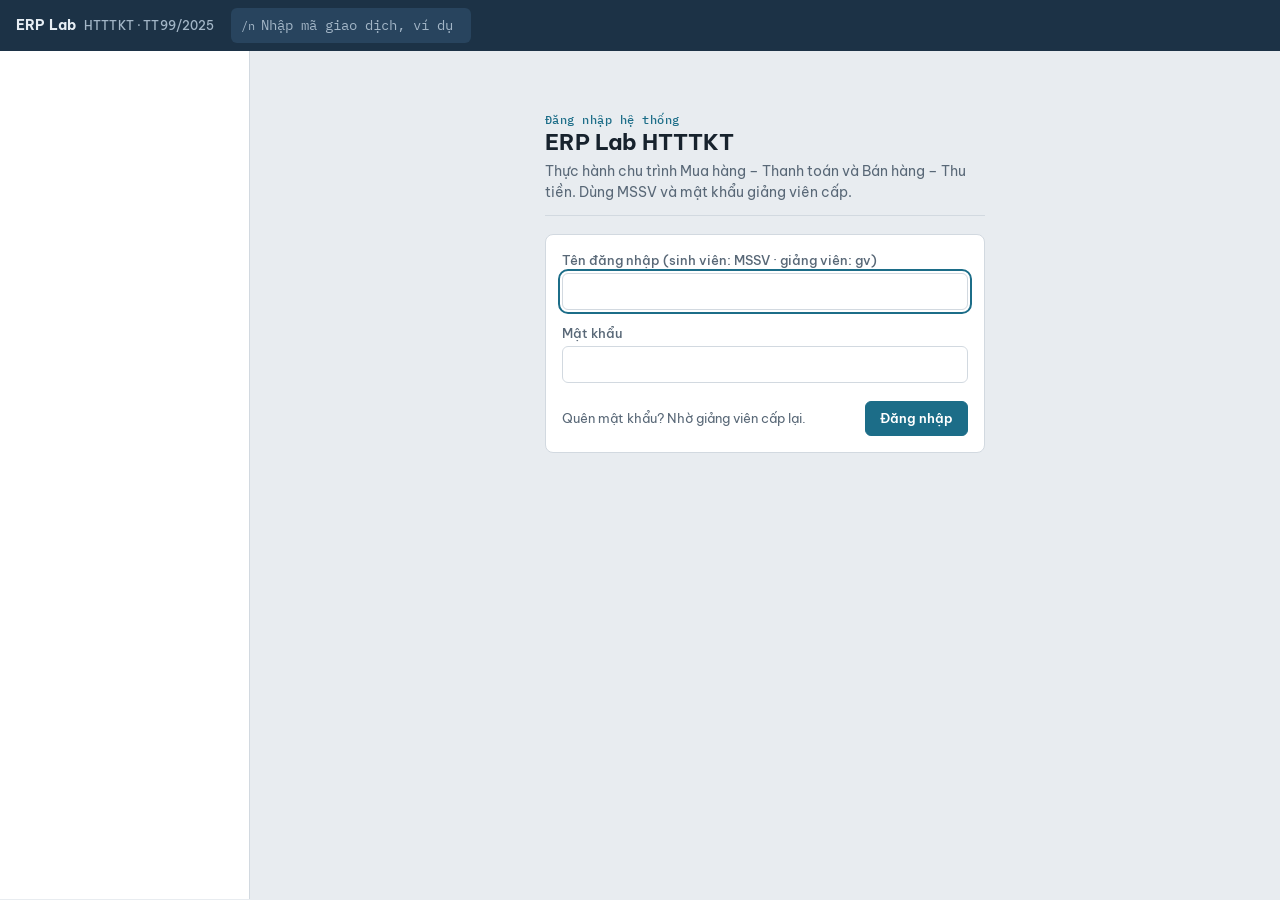
==== commit 422de5fe: "Màn hình đăng nhập: ghi rõ tài khoản giảng viên là gv Co-Authored-By: Claude Opus 5.5 <noreply@anthr" ====
--- a/erp/index.html
+++ b/erp/index.html
@@ -641,8 +641,8 @@
   document.getElementById('main').innerHTML = `<div class="wrap" style="max-width:440px;margin:40px auto 0">
   <div class="ph"><div><div class="tc">Đăng nhập hệ thống</div><h1>ERP Lab HTTTKT</h1><p>Thực hành chu trình Mua hàng – Thanh toán và Bán hàng – Thu tiền. Dùng MSSV và mật khẩu giảng viên cấp.</p></div></div>
   <form class="form panel" data-form="LOGIN" autocomplete="on"><div class="err">${msg?esc(msg):''}</div>
-   <label class="field"><span>Mã số sinh viên</span><input id="l-user" autocomplete="username" required autofocus></label>
-   <label class="field"><span>Mật khẩu</span><input id="l-pass" type="password" autocomplete="current-password" required></label>
+   <label class="field"><span>Tên đăng nhập (sinh viên: MSSV · giảng viên: gv)</span><input id="l-user" autocomplete="username" autocapitalize="none" spellcheck="false" required autofocus></label>
+   <label class="field"><span>Mật khẩu</span><input id="l-pass" type="password" autocomplete="current-password" autocapitalize="none" required></label>
    <div class="form-foot"><span class="small muted">Quên mật khẩu? Nhờ giảng viên cấp lại.</span><button class="btn pri">Đăng nhập</button></div></form></div>`;
 }
 function showSetup(){
@@ -1148,12 +1148,12 @@
 
 /* ============ FORM SUBMITS ============ */
 function busy(f,on){ f.querySelectorAll('button').forEach(b=>b.disabled=on); }
-async function guard(f,fn){ busy(f,true); try{ await fn(); }catch(e){ console.error(e); setErr(f,'<b>Không lưu được.</b> '+esc(dbErr(e))); } finally{ busy(f,false); } }
+async function guard(f,fn,pre){ busy(f,true); try{ await fn(); }catch(e){ console.error(e); setErr(f,(pre===''?'':'<b>'+(pre||'Không lưu được.')+'</b> ')+esc(dbErr(e))); } finally{ busy(f,false); } }
 const val = (f,id) => (f.querySelector('#'+id)?.value||'').trim();
 
 const FORM = {
   LOGIN(f){ guard(f,async()=>{ const r=await api('erp_login',{p_username:val(f,'l-user'),p_password:f.querySelector('#l-pass').value});
-    S.token=r.token; LS.set('erp.token',r.token); await start(); }); },
+    S.token=r.token; LS.set('erp.token',r.token); await start(); },''); },
   PW(f){ guard(f,async()=>{ const o=f.querySelector('#p-old').value,n=f.querySelector('#p-new').value,n2=f.querySelector('#p-new2').value;
     if(n!==n2) return setErr(f,'<b>Hai lần nhập mật khẩu mới không khớp.</b>');
     await api('erp_change_password',{p_token:S.token,p_old:o,p_new:n}); toast('Đã đổi mật khẩu.'); await sync(); S.screen='HOME'; S.param=null; render(true); }); },
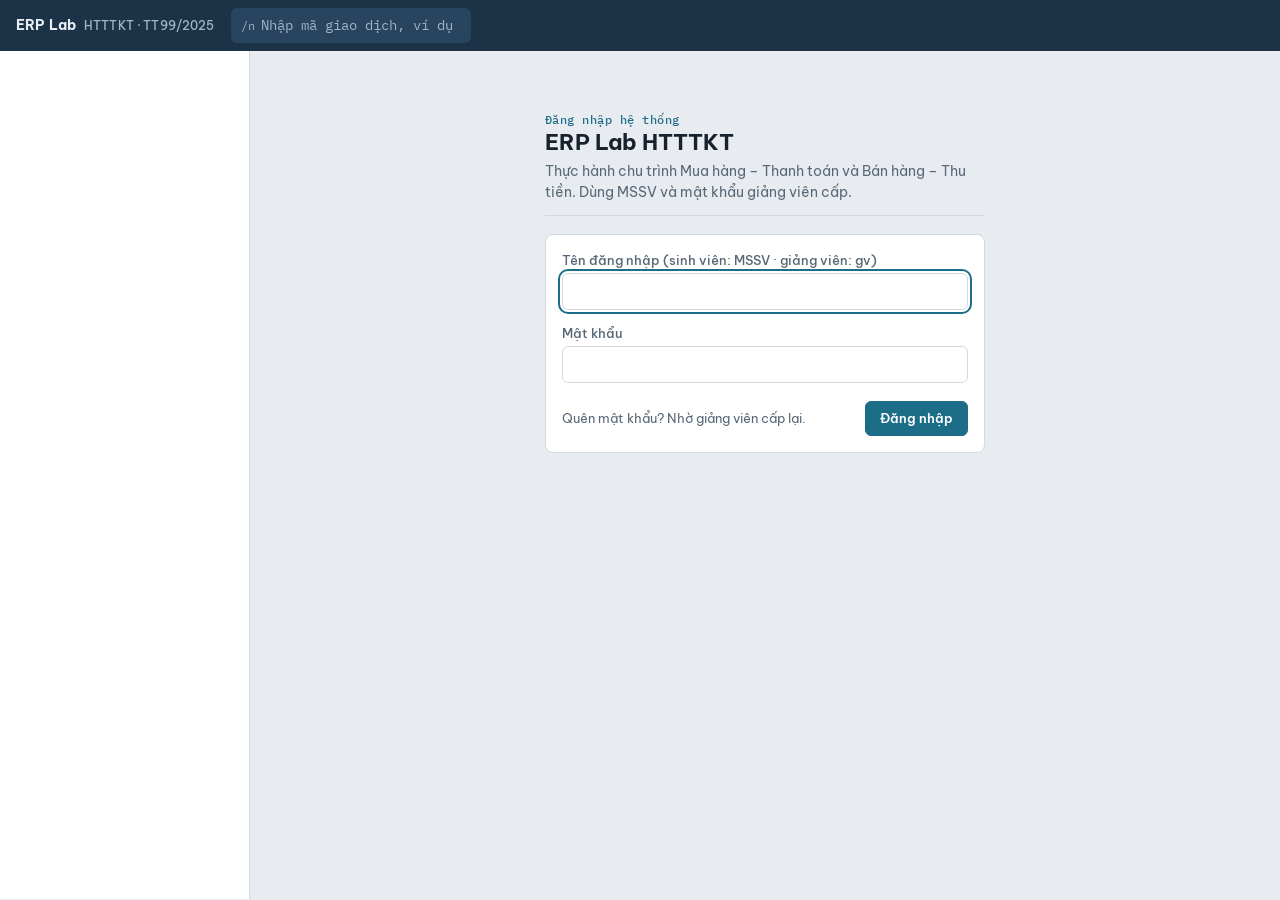
==== commit 54a1ab1c: "ERP Lab: kiêm nhiệm và giao quyền lập/duyệt chứng từ cho nhóm thiếu người - Cột extra trên erp_user:" ====
--- a/erp/index.html
+++ b/erp/index.html
@@ -119,6 +119,8 @@
 .t th.num{text-align:right}
 .t input,.t select{width:100%;min-width:90px}
 .t .w-mat{min-width:220px}
+.t input[type=checkbox]{width:auto;min-width:0;margin:0 6px 0 0;vertical-align:-2px}
+form[data-form="EXTRA"] label{display:flex;align-items:baseline;gap:4px;font-size:13px}
 .empty{padding:28px 16px;text-align:center;color:var(--muted)}
 
 /* status */
@@ -447,13 +449,34 @@
   return (e&&e.message)||'Không lưu được, hãy thử lại.';
 }
 /* ============ AUTHORIZATION ============ */
+const TC_DOC = {'ME51N':'PR','ME21N':'PO','MIGO':'GR','MIRO':'IV','F-53':'PAY','VA01':'SO','VL01N':'DL','VF01':'BI','F-28':'RC'};
+const TYPE_ROLE = {PR:'KHO',GR:'KHO',DL:'KHO',PO:'MH',SO:'KD',IV:'KT',PAY:'KT',BI:'KT',RC:'KT'};
+const GRANTS = ['PR','PO','GR','IV','PAY','SO','DL','BI','RC','AP'];
+const grantName = g => g==='AP' ? 'Phê duyệt chứng từ' : TYPES[g].n+' ('+TYPES[g].tc+')';
+// Mức xung đột khi một người giữ cả hai vai trò (0 = chấp nhận được, 3 = nghiêm trọng)
+const CONFLICT = {'KHO|MH':2,'KHO|KT':3,'KHO|KD':1,'MH|KT':2,'KD|KT':2,'MH|KD':0,'KHO|KTT':3,'MH|KTT':3,'KD|KTT':3,'KT|KTT':3};
+const conflictOf = (a,b) => CONFLICT[a+'|'+b] ?? CONFLICT[b+'|'+a] ?? 0;
+const CONFLICT_WHY = {'KHO|MH':'tự đặt mua và tự nhận hàng','KHO|KT':'vừa giữ hàng vừa ghi sổ','KHO|KD':'vừa bán vừa xuất kho','MH|KT':'vừa đặt mua vừa ghi nhận công nợ phải trả','KD|KT':'vừa bán vừa lập hóa đơn, thu tiền','KHO|KTT':'vừa lập vừa duyệt chứng từ kho','MH|KTT':'vừa lập vừa duyệt đơn mua','KD|KTT':'vừa bán vừa gỡ khóa tín dụng','KT|KTT':'vừa lập vừa duyệt phiếu chi, phiếu thu'};
+const conflictWhy = (a,b) => CONFLICT_WHY[a+'|'+b] || CONFLICT_WHY[b+'|'+a] || '';
+function userRoles(u){ if(!u||!u.role) return []; return [u.role].concat((u.extra||[]).filter(x=>ROLES[x]&&x!==u.role)); }
+function userGrants(u){ return ((u&&u.extra)||[]).filter(x=>x.startsWith('T:')).map(x=>x.slice(2)); }
+function myRoles(){ if(S.isAdmin) return S.role==='GV'?ROLE_ORDER.slice():[S.role]; return userRoles(S.me); }
+function myGrants(){ return S.isAdmin?[]:userGrants(S.me); }
+function canApprove(){ return myRoles().includes('KTT') || myGrants().includes('AP'); }
 function allowed(tc){
   const t = TC[tc]; if(!t) return false;
   if(t.admin) return S.isAdmin;
   if(S.role==='GV') return true;
   if(t.r===ALL) return true;
-  return Array.isArray(t.r)&&t.r.includes(S.role);
-}
+  if('ap' in t) return canApprove();
+  const dt = TC_DOC[tc];
+  if(dt) return myRoles().includes(TYPE_ROLE[dt]) || myGrants().includes(dt);
+  const rs = myRoles();
+  return Array.isArray(t.r)&&t.r.some(r=>rs.includes(r));
+}
+function rolesLabel(u){ const rs=userRoles(u); if(!rs.length) return '—'; const g=userGrants(u);
+  return roleName(rs[0]) + (rs.length>1?' · kiêm '+rs.slice(1).map(roleName).join(', '):'') + (g.length?' · được giao: '+g.map(x=>x==='AP'?'phê duyệt':TYPES[x].tc).join(', '):''); }
+function userConflicts(u){ const rs=userRoles(u), out=[]; for(let i=0;i<rs.length;i++) for(let j=i+1;j<rs.length;j++){ const sc=conflictOf(rs[i],rs[j]); if(sc>=2) out.push({a:rs[i],b:rs[j],sc}); } return out; }
 function rolesFor(tc){ const t=TC[tc]; if(!t) return ''; if(t.admin) return 'Giảng viên'; if(t.r===ALL) return 'Tất cả'; return t.r.map(roleName).join(', '); }
 
 /* ============ STATUS LABELS ============ */
@@ -537,6 +560,7 @@
   if(LIVE_FORM[S.screen]) return true;
   if(['ME21N','MIGO','MIRO','F-53','VL01N','VF01','F-28'].includes(S.screen)&&S.param) return true;
   if(S.screen==='SPRO'||S.screen==='PW') return true;
+  if(S.screen==='SU01'&&S.editExtra) return true;
   return false;
 }
 function render(force,keepScroll){
@@ -559,7 +583,8 @@
     h += `<select id="sel-co" data-chg="co" aria-label="Công ty">${COS.map(c=>`<option value="${c}" ${c===S.co?'selected':''}>${c} · Nhóm ${+c.slice(1)}</option>`).join('')}</select>`;
     h += `<select id="sel-role" data-chg="role" aria-label="Thao tác với vai trò">${['GV',...ROLE_ORDER].map(r=>`<option value="${r}" ${r===S.role?'selected':''}>${r==='GV'?'Giảng viên – toàn quyền':'Thao tác như: '+ROLES[r].n}</option>`).join('')}</select>`;
   } else if(S.co){
-    h += `<span class="rolechip"><span class="dot" style="background:var(--r-${S.role})"></span>${esc(roleName(S.role))}</span><span class="who">${esc(S.co)} · ${esc(coName(S.co))}</span>`;
+    const xr=myRoles().slice(1), xg=myGrants();
+    h += `<span class="rolechip"><span class="dot" style="background:var(--r-${S.role})"></span>${esc(roleName(S.role))}${xr.length||xg.length?` <span style="font-weight:500;color:var(--shell-mute)">+ kiêm ${xr.length+xg.length}</span>`:''}</span><span class="who">${esc(S.co)} · ${esc(coName(S.co))}</span>`;
   }
   h += `<span class="who"><b>${esc(S.me.full_name)}</b> <span class="mono">${esc(S.me.username)}</span></span>`;
   if(!S.online) h += `<span class="rolechip" style="background:var(--bad)">Mất kết nối</span>`;
@@ -618,7 +643,7 @@
 function scrNoAuth(tc){
   return `<div class="wrap">${head('SU53','Không đủ quyền thực hiện giao dịch','')}
   <div class="panel"><p style="margin-top:0">Vai trò hiện tại <b>${esc(roleName(S.role))}</b> không được cấp quyền giao dịch <code>${esc(tc)}</code> – ${esc(TC[tc].t)}.</p>
-  <dl class="kv"><dt>Vai trò được phép</dt><dd>${esc(rolesFor(tc))}</dd><dt>Nguyên tắc kiểm soát</dt><dd>Bất kiêm nhiệm: người lập, người phê duyệt, người giữ tài sản và người ghi sổ phải là những người khác nhau.</dd></dl>
+  <dl class="kv"><dt>Vai trò được phép</dt><dd>${esc(rolesFor(tc))}</dd><dt>Quyền của bạn</dt><dd>${esc(S.isAdmin?roleName(S.role):rolesLabel(S.me))}</dd><dt>Nguyên tắc kiểm soát</dt><dd>Bất kiêm nhiệm: người lập, người phê duyệt, người giữ tài sản và người ghi sổ phải là những người khác nhau. Nhóm thiếu người thì giảng viên có thể giao kiêm nhiệm trong SU01.</dd></dl>
   <p class="small muted">Xem toàn bộ ma trận ở giao dịch <button class="linkbtn" data-go="PFCG">PFCG</button>.</p></div></div>`;
 }
 function scrWaiting(){
@@ -655,7 +680,7 @@
 const O2C = [['VA01','KD','Đơn bán hàng',c=>null],['VKM3','KTT','Gỡ khóa tín dụng',c=>c.Q.ap.SO.length],['VL01N','KHO','Xuất kho giao hàng',c=>c.Q.soForDL.length],['VF01','KT','Lập hóa đơn GTGT',c=>c.Q.dlForBI.length],
   ['F-28','KT','Ghi nhận thu tiền',c=>c.Q.biForRC.length],['ZFAP','KTT','Duyệt thu',c=>c.Q.ap.RC.length]];
 function lane(steps,c){
-  return `<div class="lane">${steps.map((s,i)=>{ const q=s[3](c); const mine=S.role===s[1];
+  return `<div class="lane">${steps.map((s,i)=>{ const q=s[3](c); const mine=S.role!=='GV'&&(myRoles().includes(s[1])||(s[1]==='KTT'&&canApprove()));
     return (i?'<span class="arrow" aria-hidden="true">→</span>':'')+`<button class="step ${mine?'mine':''}" style="--rc:var(--r-${s[1]})" data-go="${s[0]}">${q!=null?`<span class="q ${q?'has':''}">${q}</span>`:''}<code>${s[0]}</code><span class="s">${esc(s[2])}</span><span class="r">${esc(ROLES[s[1]].n)}</span></button>`; }).join('')}</div>`;
 }
 function scrHome(){
@@ -674,7 +699,7 @@
   const mine = c.L.filter(d=>d.by===S.uid).slice(-6).reverse();
   const myRej = c.L.filter(d=>d.by===S.uid&&d.status==='rejected');
   return `<div class="wrap">
-  <div class="ph"><div><div class="tc">${esc(S.co)} · ${esc(coName(S.co))}</div><h1>Xin chào${me?', '+esc(me):''}</h1><p>Vai trò: <b>${esc(roleName(S.role))}</b>${S.role&&ROLES[S.role]?' — '+esc(ROLES[S.role].d):''}. Gõ mã giao dịch ở ô phía trên hoặc chọn bước trong sơ đồ quy trình.</p></div></div>
+  <div class="ph"><div><div class="tc">${esc(S.co)} · ${esc(coName(S.co))}</div><h1>Xin chào${me?', '+esc(me):''}</h1><p>Vai trò: <b>${esc(S.isAdmin?roleName(S.role):rolesLabel(S.me))}</b>${S.role&&ROLES[S.role]&&myRoles().length<2&&!myGrants().length?' — '+esc(ROLES[S.role].d):''}. Gõ mã giao dịch ở ô phía trên hoặc chọn bước trong sơ đồ quy trình.</p></div></div>
   ${myRej.length?`<div class="note bad"><b>${myRej.length} chứng từ của bạn bị từ chối.</b> Mở chứng từ để xem lý do rồi lập lại: ${myRej.map(d=>docLink(S.co,d)).join(', ')}</div>`:''}
   ${tiles.length?`<div><h3 class="sec-title">Việc cần làm</h3><div class="tiles">${tiles.join('')}</div></div>`:''}
   <div class="panel"><h2>Sơ đồ quy trình của công ty</h2>
@@ -914,7 +939,7 @@
   <tfoot><tr><td colspan="3">Cộng</td><td class="num">${fm(sum(d.je,j=>j.dr||0))}</td><td class="num">${fm(sum(d.je,j=>j.cr||0))}</td></tr></tfoot></table></div>`;
 }
 const ACTN = {create:'Lập chứng từ',approve:'Phê duyệt',reject:'Từ chối'};
-function histList(d){ return `<ul class="hist">${(d.hist||[]).map(h=>`<li><time>${vdt(h.at)}</time><div><b>${esc(ACTN[h.act]||h.act)}</b> — ${esc(nameOf(h.by))} <span class="small muted">(${esc(roleName(h.role))})</span>${h.note?`<div class="small">${esc(h.note)}</div>`:''}</div></li>`).join('')}</ul>`; }
+function histList(d){ return `<ul class="hist">${(d.hist||[]).map(h=>`<li><time>${vdt(h.at)}</time><div><b>${esc(ACTN[h.act]||h.act)}</b>${h.self?' <span class="chip c-pending">tự duyệt do kiêm nhiệm</span>':''} — ${esc(nameOf(h.by))} <span class="small muted">(${esc(roleName(h.role))})</span>${h.note?`<div class="small">${esc(h.note)}</div>`:''}</div></li>`).join('')}</ul>`; }
 function nextSteps(c,d){
   const b=[]; const B=(tc,p,l)=>{ if(allowed(tc)) b.push(`<button class="btn sm pri" data-go="${tc}" data-p="${P(p)}">${esc(l)} (${tc})</button>`); };
   if(d.type==='PR'&&c.Q.prForPO.includes(d)) B('ME21N',{pr:d.id},'Lập đơn mua');
@@ -1046,12 +1071,21 @@
   return `<div class="wrap">${head('PFCG','Ma trận phân quyền','Mỗi vai trò chỉ được thực hiện các giao dịch thuộc trách nhiệm của mình. Ma trận thể hiện nguyên tắc bất kiêm nhiệm trong hai chu trình.')}
   <div class="tw"><table class="t matrix"><thead><tr><th>Giao dịch</th>${ROLE_ORDER.map(r=>`<th><span class="dot" style="background:var(--r-${r})"></span> ${esc(ROLES[r].n)}</th>`).join('')}</tr></thead><tbody>
   ${codes.map(k=>`<tr><td><code>${k}</code> ${esc(TC[k].t)}</td>${ROLE_ORDER.map(r=>{const ok=TC[k].r===ALL||TC[k].r.includes(r);return `<td>${ok?(TC[k].r===ALL?'<span class="muted">xem</span>':'<b style="color:var(--ok)">●</b>'):''}</td>`;}).join('')}</tr>`).join('')}</tbody></table></div>
+  ${pfcgCompany()}
   <div class="panel"><h2>Các xung đột đã được tách</h2><ul class="small" style="margin:0;padding-left:18px;display:flex;flex-direction:column;gap:4px">
   <li>Người đề nghị mua (Thủ kho) không tự chọn nhà cung cấp và lập đơn mua (Mua hàng).</li>
   <li>Người lập đơn mua không nhập kho; người nhập kho không ghi nhận hóa đơn; người ghi nhận hóa đơn không tự duyệt chi.</li>
   <li>Người bán hàng không xuất kho và không lập hóa đơn; người thu tiền không tự xác nhận khoản thu.</li>
   <li>Kế toán trưởng phê duyệt nhưng không lập chứng từ nghiệp vụ. Hệ thống chặn người lập tự phê duyệt chứng từ của chính mình.</li>
   <li>Lưu ý thực tế: nhóm 5 người nên Kế toán công nợ kiêm lập phiếu chi/thu; doanh nghiệp thật nên tách thêm Thủ quỹ.</li></ul></div></div>`;
+}
+function pfcgCompany(){
+  if(!S.co) return '';
+  const mem=Object.values(S.users).filter(u=>!u.is_admin&&u.co===S.co&&u.role).sort((a,b)=>ROLE_ORDER.indexOf(a.role)-ROLE_ORDER.indexOf(b.role));
+  if(!mem.length) return '';
+  return `<div class="panel"><h2>Phân công trong công ty ${esc(S.co)}</h2><div class="tw"><table class="t"><thead><tr><th>Thành viên</th><th>Vai trò chính</th><th>Kiêm nhiệm / được giao</th><th>Điểm cần lưu ý về kiểm soát</th></tr></thead><tbody>
+  ${mem.map(u=>{const xr=userRoles(u).slice(1), g=userGrants(u), cf=userConflicts(u);return `<tr><td>${esc(u.full_name)}</td><td><span class="dot" style="background:var(--r-${u.role})"></span> ${esc(roleName(u.role))}</td><td class="small">${[...xr.map(r=>esc(ROLES[r].n)),...g.map(x=>esc(grantName(x)))].join(', ')||'<span class="muted">Không</span>'}</td><td class="small">${cf.length?cf.map(x=>esc(conflictWhy(x.a,x.b))).join('; '):'<span class="muted">—</span>'}</td></tr>`;}).join('')}</tbody></table></div>
+  <p class="small muted" style="margin-bottom:0">Khi kiêm nhiệm tạo xung đột, doanh nghiệp thật thường bù bằng kiểm soát khác: kiểm kê đột xuất, đối chiếu công nợ định kỳ, người ngoài bộ phận rà soát nhật ký.</p></div>`;
 }
 function scrCase(){
   return `<div class="wrap">${head('ZCASE','Tình huống thực hành','Mỗi nhóm là một công ty thương mại thiết bị tin học tại Nha Trang. Tồn đầu kỳ: tiền gửi 3 tỷ, tiền mặt 200 triệu, hàng hóa '+fm(INV0)+' đồng.')}
@@ -1086,7 +1120,8 @@
 function scrUsers(){
   const users = Object.values(S.users).filter(u=>!u.is_admin).sort((a,b)=>String(a.username).localeCompare(String(b.username)));
   const unassigned = users.filter(u=>!u.co||!u.role).length;
-  const grid = COS.map(co=>ROLE_ORDER.map(r=>users.filter(u=>u.co===co&&u.role===r)));
+  const grid = COS.map(co=>ROLE_ORDER.map(r=>users.filter(u=>u.co===co&&userRoles(u).includes(r))));
+  const warns = COS.map(co=>coWarnings(co, users)).filter(w=>w.items.length);
   const pw = S.lastPw;
   return `<div class="wrap">${head('SU01','Sinh viên & phân quyền',users.length+' tài khoản sinh viên, '+unassigned+' chưa được phân công.',
     `<button class="btn sm pri" data-act="autoAssign">Tự động phân công</button><button class="btn sm" data-act="rotate">Xoay vòng vai trò</button>`)}
@@ -1099,14 +1134,48 @@
    <textarea id="i-rows" rows="6" style="font-family:var(--f-mono);font-size:13px;border:1px solid var(--line);border-radius:6px;padding:8px;background:var(--surface);color:var(--fg)" placeholder="62131001	Nguyễn Văn An	1&#10;62131002	Trần Thị Bình	1"></textarea>
    <div class="form-foot"><span class="small muted" id="i-preview"></span><button class="btn pri">Tạo tài khoản</button></div></form>
   <div class="panel"><h2>Sơ đồ tổ chức 8 công ty</h2><div class="tw"><table class="t"><thead><tr><th>Công ty</th>${ROLE_ORDER.map(r=>`<th><span class="dot" style="background:var(--r-${r})"></span> ${esc(ROLES[r].n)}</th>`).join('')}</tr></thead><tbody>
-  ${COS.map((co,i)=>`<tr><td class="mono">${co}</td>${grid[i].map(us=>`<td class="small">${us.length?us.map(u=>esc(u.full_name)).join('<br>'):'<span class="muted">trống</span>'}</td>`).join('')}</tr>`).join('')}</tbody></table></div></div>
-  ${users.length?`<div class="tw"><table class="t"><thead><tr><th>MSSV</th><th>Họ tên</th><th>Nhóm muốn</th><th>Công ty</th><th>Vai trò</th><th>Đăng nhập gần nhất</th><th></th></tr></thead><tbody>
+  ${COS.map((co,i)=>`<tr><td class="mono">${co}</td>${grid[i].map((us,ri)=>`<td class="small">${us.length?us.map(u=>esc(u.full_name)+(u.role!==ROLE_ORDER[ri]?' <span class="chip c-info">kiêm</span>':'')).join('<br>'):'<span class="muted">trống</span>'}</td>`).join('')}</tr>`).join('')}</tbody></table></div>
+  <p class="small muted" style="margin-bottom:0">Nhãn <span class="chip c-info">kiêm</span> là người giữ vai trò đó do được giao kiêm nhiệm. Ô "trống" là chưa ai làm được bước đó, nhóm sẽ tắc ở bước này.</p></div>
+  ${warns.length?`<div class="panel" style="border-color:var(--warn)"><h2>Cảnh báo phân công</h2><ul class="small" style="margin:0;padding-left:18px;display:flex;flex-direction:column;gap:4px">${warns.map(w=>w.items.map(x=>`<li><b class="mono">${w.co}</b> · ${x}</li>`).join('')).join('')}</ul></div>`:''}
+  ${users.length?`<div class="tw"><table class="t"><thead><tr><th>MSSV</th><th>Họ tên</th><th>Nhóm muốn</th><th>Công ty</th><th>Vai trò chính</th><th>Kiêm nhiệm / giao quyền</th><th>Đăng nhập gần nhất</th><th></th></tr></thead><tbody>
   ${users.map(u=>`<tr><td class="mono">${esc(u.username)}</td><td>${esc(u.full_name)}${u.must_change?' <span class="chip c-pending">chưa đổi MK</span>':''}</td><td>${esc(u.grp||'')}</td>
    <td><select data-chg="asgCo" data-u="${esc(u.id)}" aria-label="Công ty"><option value="">—</option>${COS.map(c=>`<option ${u.co===c?'selected':''}>${c}</option>`).join('')}</select></td>
    <td><select data-chg="asgRole" data-u="${esc(u.id)}" aria-label="Vai trò"><option value="">—</option>${ROLE_ORDER.map(x=>`<option value="${x}" ${u.role===x?'selected':''}>${esc(ROLES[x].n)}</option>`).join('')}</select></td>
+   <td class="small">${extraCell(u)}</td>
    <td class="small">${u.last_login?vdt(u.last_login):'<span class="muted">chưa</span>'}</td>
-   <td style="white-space:nowrap"><button class="btn sm" data-act="resetPw" data-u="${esc(u.id)}">Cấp lại MK</button> <button class="btn sm badb" data-act="delUser" data-u="${esc(u.id)}">Xóa</button></td></tr>`).join('')}</tbody></table></div>`
+   <td style="white-space:nowrap"><button class="btn sm" data-act="resetPw" data-u="${esc(u.id)}">Cấp lại MK</button> <button class="btn sm badb" data-act="delUser" data-u="${esc(u.id)}">Xóa</button></td></tr>${S.editExtra===u.id?extraEditor(u):''}`).join('')}</tbody></table></div>`
   :`<div class="tw"><div class="empty">Chưa có tài khoản sinh viên. Dán danh sách lớp vào ô phía trên để tạo.</div></div>`}</div>`;
+}
+function extraCell(u){
+  if(!u.co||!u.role) return '<span class="muted">Phân công vai trò chính trước</span>';
+  const xr=userRoles(u).slice(1), g=userGrants(u), cf=userConflicts(u);
+  const tags = xr.map(r=>`<span class="chip c-info">${esc(ROLES[r].n)}</span>`).concat(g.map(x=>`<span class="chip c-approved">${esc(x==='AP'?'Phê duyệt':TYPES[x].tc)}</span>`));
+  return `<div style="display:flex;flex-wrap:wrap;gap:4px;align-items:center">${tags.join('')||'<span class="muted">Không</span>'} <button class="linkbtn" data-act="editExtra" data-u="${esc(u.id)}">${S.editExtra===u.id?'Đóng':'Sửa'}</button></div>${cf.length?`<div style="color:var(--warn);margin-top:2px">⚠ ${cf.map(x=>esc(conflictWhy(x.a,x.b))).join('; ')}</div>`:''}`;
+}
+function extraEditor(u){
+  const ex=new Set(u.extra||[]);
+  return `<tr><td colspan="8" style="background:var(--surface-2)"><form class="form" data-form="EXTRA" data-u="${esc(u.id)}" style="gap:10px"><div class="err"></div>
+   <div><b>Giao kiêm nhiệm cho ${esc(u.full_name)}</b> <span class="muted">(vai trò chính: ${esc(roleName(u.role))}, ${esc(u.co)})</span></div>
+   <div class="grid3"><div><div class="sec-title">Kiêm cả vai trò</div><div style="display:flex;flex-direction:column;gap:4px">
+   ${ROLE_ORDER.filter(r=>r!==u.role).map(r=>{const sc=conflictOf(u.role,r);return `<label><input type="checkbox" name="xr" value="${r}" ${ex.has(r)?'checked':''}> ${esc(ROLES[r].n)} ${sc>=2?`<span class="small" style="color:var(--warn)">– xung đột: ${esc(conflictWhy(u.role,r))}</span>`:''}</label>`;}).join('')}</div></div>
+   <div><div class="sec-title">Hoặc chỉ giao quyền lập / duyệt từng loại chứng từ</div><div style="display:flex;flex-direction:column;gap:4px">
+   ${GRANTS.map(g=>`<label><input type="checkbox" name="xg" value="T:${g}" ${ex.has('T:'+g)?'checked':''}> ${esc(grantName(g))}</label>`).join('')}</div></div></div>
+   <p class="small muted" style="margin:0">Kiêm vai trò = được làm mọi giao dịch của vai trò đó. Giao quyền lẻ = chỉ được lập (hoặc duyệt) đúng loại chứng từ đã chọn. Chứng từ lập bằng quyền kiêm nhiệm vẫn ghi tên người lập và vai trò tương ứng.</p>
+   <div style="display:flex;gap:8px"><button class="btn pri sm">Lưu kiêm nhiệm</button><button type="button" class="btn sm" data-act="editExtra" data-u="${esc(u.id)}">Hủy</button></div></form></td></tr>`;
+}
+function coWarnings(co, users){
+  const mem = users.filter(u=>u.co===co&&u.role); const items=[];
+  if(!mem.length) return {co,items};
+  const holders = r => mem.filter(u=>userRoles(u).includes(r)||(r==='KTT'&&userGrants(u).includes('AP')));
+  ROLE_ORDER.forEach(r=>{ if(!holders(r).length){
+    const g = Object.keys(TYPE_ROLE).filter(t=>TYPE_ROLE[t]===r);
+    const covered = r!=='KTT' && g.every(t=>mem.some(u=>userGrants(u).includes(t)));
+    if(!covered) items.push(`Chưa ai giữ vai trò <b>${esc(ROLES[r].n)}</b>${r==='KTT'?' hoặc quyền phê duyệt':''}. Giao kiêm nhiệm cho một thành viên.`); } });
+  const appr = holders('KTT');
+  if(appr.length===1 && !S.cfg.selfApprove){ const a=appr[0]; const creates = ROLE_ORDER.filter(r=>r!=='KTT'&&userRoles(a).includes(r)).length || userGrants(a).some(x=>x!=='AP');
+    if(creates) items.push(`<b>${esc(a.full_name)}</b> vừa là người duyệt duy nhất vừa lập chứng từ: chứng từ người này lập sẽ không ai duyệt được. Bật "Cho phép tự duyệt khi kiêm nhiệm" trong SPRO, hoặc giao thêm quyền phê duyệt cho người khác.`); }
+  mem.forEach(u=>userConflicts(u).filter(x=>x.sc>=3&&!(x.a==='KTT'||x.b==='KTT')).forEach(x=>items.push(`<b>${esc(u.full_name)}</b> kiêm ${esc(roleName(x.a))} và ${esc(roleName(x.b))}: ${esc(conflictWhy(x.a,x.b))}. Nên đổi cách giao nếu nhóm đủ người.`)));
+  return {co,items};
 }
 function scrOverview(){
   return `<div class="wrap">${head('ZOVR','Tổng quan 8 nhóm','Theo dõi tiến độ thực hành của từng công ty. Chu trình hoàn tất được tính khi phiếu chi (P2P) hoặc phiếu thu (O2C) đã được duyệt.')}
@@ -1122,7 +1191,8 @@
   <form class="form panel" data-form="CFG"><div class="err"></div>
    <div class="grid3"><label class="field"><span>Dung sai giá hóa đơn so với đơn mua (%)</span><input id="c-tol" type="number" min="0" max="50" step="0.5" value="${cf.tol}"></label>
    <label class="field"><span>Đơn mua tự duyệt nếu tổng ≤ (đồng, 0 = luôn phải duyệt)</span><input id="c-po" type="number" min="0" step="1000000" value="${cf.poAuto}"></label>
-   <label class="field"><span>Kiểm tra hạn mức tín dụng</span><select id="c-cr"><option value="1" ${cf.credit!==false?'selected':''}>Bật</option><option value="0" ${cf.credit===false?'selected':''}>Tắt</option></select></label></div>
+   <label class="field"><span>Kiểm tra hạn mức tín dụng</span><select id="c-cr"><option value="1" ${cf.credit!==false?'selected':''}>Bật</option><option value="0" ${cf.credit===false?'selected':''}>Tắt</option></select></label>
+   <label class="field"><span>Cho phép tự duyệt khi kiêm nhiệm (nhóm 1–2 người)</span><select id="c-self"><option value="0" ${!cf.selfApprove?'selected':''}>Không – người lập không được tự duyệt</option><option value="1" ${cf.selfApprove?'selected':''}>Có – ghi chú "tự duyệt" vào nhật ký</option></select></label></div>
    <div class="form-foot"><span></span><button class="btn pri">Lưu tham số</button></div></form>
   <div class="panel"><h2>Làm mới dữ liệu một công ty</h2><p class="small muted" style="margin-top:0">Xóa toàn bộ chứng từ của công ty được chọn để bắt đầu lại từ số dư đầu kỳ. Không thể hoàn tác.</p>
    <div style="display:flex;gap:8px;flex-wrap:wrap;align-items:center"><select id="c-reset" aria-label="Công ty cần làm mới">${COS.map(c=>`<option>${c}</option>`).join('')}</select>
@@ -1244,7 +1314,7 @@
   DECIDE(f,ev){ const ok = ev&&ev.submitter ? ev.submitter.value==='1' : true;
     guard(f,async()=>{ const co=f.dataset.co, id=f.dataset.id; const c=calc(co); const d=c.by[id]; const note=val(f,'f-note');
     if(!allowed('SBWP')) return setErr(f,'<b>Không có quyền phê duyệt.</b>');
-    if(d.by===S.uid&&!S.isAdmin) return setErr(f,'<b>Vi phạm bất kiêm nhiệm.</b> Bạn không thể phê duyệt chứng từ do chính mình lập.');
+    if(d.by===S.uid&&!S.isAdmin&&!S.cfg.selfApprove) return setErr(f,'<b>Vi phạm bất kiêm nhiệm.</b> Bạn không thể phê duyệt chứng từ do chính mình lập. Nếu nhóm không còn ai khác được duyệt, báo giảng viên bật "Cho phép tự duyệt khi kiêm nhiệm" trong SPRO.');
     if(!ok&&!note) return setErr(f,'<b>Hãy ghi lý do từ chối</b> để người lập biết cần sửa gì.');
     const t=now(); const patch={hist:(d.hist||[]).concat([{at:t,by:S.uid,role:S.role,act:ok?'approve':'reject',note}]),decBy:S.uid,decAt:t};
     if(!ok){ patch.status='rejected'; }
@@ -1254,7 +1324,10 @@
     else if(d.type==='IV'){ patch.status='posted'; }
     else patch.status='approved';
     await api('erp_doc_decide',{p_token:S.token,p_co:co,p_id:id,p_ok:ok,p_note:note,p_act_role:S.isAdmin?S.role:''}); await sync(); toast(ok?'Đã phê duyệt '+d.no+'.':'Đã từ chối '+d.no+'.'); render(true,true); }); },
-  CFG(f){ guard(f,async()=>{ const cfg={tol:Math.max(0,num(val(f,'c-tol'))),poAuto:Math.max(0,num(val(f,'c-po'))),credit:val(f,'c-cr')==='1'};
+  EXTRA(f){ guard(f,async()=>{ const u=S.users[f.dataset.u]; if(!u) return;
+    const ex=[...f.querySelectorAll('input[name="xr"]:checked,input[name="xg"]:checked')].map(i=>i.value);
+    await api('erp_admin_assign',{p_token:S.token,p_rows:[{id:u.id,co:u.co,role:u.role,extra:ex}]}); S.editExtra=null; await sync(); toast('Đã lưu kiêm nhiệm cho '+u.full_name+'.'); render(true,true); }); },
+  CFG(f){ guard(f,async()=>{ const cfg={tol:Math.max(0,num(val(f,'c-tol'))),poAuto:Math.max(0,num(val(f,'c-po'))),credit:val(f,'c-cr')==='1',selfApprove:val(f,'c-self')==='1'};
     await api('erp_admin_set_cfg',{p_token:S.token,p_cfg:cfg}); await sync(); toast('Đã lưu tham số.'); }); }
 };
 
@@ -1265,18 +1338,28 @@
   addLine(a){ const tb=document.getElementById('lines'); if(tb.children.length>=MATS.length) return toast('Tối đa '+MATS.length+' dòng.'); tb.insertAdjacentHTML('beforeend',lineRow(a.dataset.kind,S.co)); const f=a.closest('form'); CALC[f.dataset.calc](f); },
   delLine(a){ const tb=document.getElementById('lines'); if(tb.children.length<=1) return; const f=a.closest('form'); a.closest('tr').remove(); CALC[f.dataset.calc](f); },
   viewCo(a){ LS.set('erp.co',a.dataset.co); S.co=a.dataset.co; S.sideKey=''; go('HOME'); },
+  editExtra(a){ S.editExtra = S.editExtra===a.dataset.u ? null : a.dataset.u; render(true,true); },
   async autoAssign(){ const us=Object.values(S.users).filter(u=>!u.is_admin);
     const todo=us.filter(u=>!u.co||!u.role); if(!todo.length) return toast('Không còn sinh viên chờ phân công.');
-    const count={}; COS.forEach(c=>count[c]={}); us.filter(u=>u.co&&u.role).forEach(u=>{count[u.co][u.role]=(count[u.co][u.role]||0)+1;});
-    const size=co=>sum(ROLE_ORDER,r=>count[co][r]||0); const rows=[];
+    const mem={}; COS.forEach(c=>mem[c]=us.filter(u=>u.co&&u.role&&u.co===c).map(u=>({id:u.id,role:u.role,extra:(u.extra||[]).slice(),old:true})));
     todo.sort((a,b)=>String(a.username).localeCompare(String(b.username))).forEach(u=>{ let co=u.grp&&COS[u.grp-1]?COS[u.grp-1]:null;
-      if(!co||size(co)>=5) co=COS.slice().sort((a,b)=>size(a)-size(b))[0];
-      const role=ROLE_ORDER.slice().sort((a,b)=>(count[co][a]||0)-(count[co][b]||0))[0];
-      count[co][role]=(count[co][role]||0)+1; rows.push({id:u.id,co,role}); });
-    try{ await api('erp_admin_assign',{p_token:S.token,p_rows:rows}); await sync(); toast('Đã phân công '+rows.length+' sinh viên.'); render(true,true);}catch(e){ toast(dbErr(e)); } },
+      if(!co||mem[co].length>=5) co=COS.slice().sort((a,b)=>mem[a].length-mem[b].length)[0];
+      mem[co].push({id:u.id,role:null,extra:[],old:false}); });
+    const FILL=['KHO','KT','KTT','MH','KD']; const rows=[];
+    COS.forEach(co=>{ const m=mem[co]; if(!m.some(x=>!x.old)) return;
+      m.filter(x=>!x.old).forEach(x=>{ const held=new Set(m.filter(y=>y.role).map(y=>y.role)); x.role=FILL.find(r=>!held.has(r))||FILL.find(r=>true); });
+      m.forEach(y=>{ const k=y.extra.filter(e=>e.startsWith('T:')); if(k.length!==y.extra.length){ y.extra=k; y.touched=true; } });
+      if(m.length<5){ const held=new Set(); m.forEach(y=>{held.add(y.role); y.extra.forEach(e=>held.add(e));});
+        FILL.filter(r=>!held.has(r)).forEach(r=>{ const cand=m.filter(y=>!(m.length>=3&&y.role==='KTT'));
+          const score=y=>{const rs=[y.role].concat(y.extra.filter(e=>ROLES[e])); return sum(rs,q=>conflictOf(q,r))+1.5*rs.length;};
+          const pick=(cand.length?cand:m).slice().sort((a,b)=>score(a)-score(b))[0]; pick.extra.push(r); pick.touched=true; }); }
+      m.forEach(x=>{ if(!x.old||x.touched) rows.push({id:x.id,co,role:x.role,extra:x.extra}); }); });
+    try{ await api('erp_admin_assign',{p_token:S.token,p_rows:rows}); await sync(); toast('Đã phân công '+todo.length+' sinh viên. Nhóm thiếu người đã được giao kiêm nhiệm.'); render(true,true);}catch(e){ toast(dbErr(e)); } },
   async rotate(a){ if(a.dataset.sure!=='1'){ a.dataset.sure='1'; a.textContent='Bấm lần nữa để xoay vòng'; setTimeout(()=>{a.dataset.sure='';a.textContent='Xoay vòng vai trò';},4000); return; }
-    const rows=Object.values(S.users).filter(u=>!u.is_admin&&u.co&&u.role).map(u=>({id:u.id,co:u.co,role:ROLE_ORDER[(ROLE_ORDER.indexOf(u.role)+1)%ROLE_ORDER.length]}));
-    try{ await api('erp_admin_assign',{p_token:S.token,p_rows:rows}); await sync(); toast('Đã xoay vòng: Thủ kho → Mua hàng → Kinh doanh → Kế toán → Kế toán trưởng → Thủ kho.'); render(true,true);}catch(e){ toast(dbErr(e)); } },
+    const rows=[];
+    COS.forEach(co=>{ const m=Object.values(S.users).filter(u=>!u.is_admin&&u.co===co&&u.role).sort((x,y)=>ROLE_ORDER.indexOf(x.role)-ROLE_ORDER.indexOf(y.role));
+      m.forEach((u,i)=>{ const nx=m[(i+1)%m.length]; rows.push({id:u.id,co,role:nx.role,extra:(nx.extra||[]).slice()}); }); });
+    try{ await api('erp_admin_assign',{p_token:S.token,p_rows:rows}); await sync(); toast('Đã xoay vòng: mỗi bạn nhận phần việc (cả kiêm nhiệm) của bạn kế tiếp trong nhóm.'); render(true,true);}catch(e){ toast(dbErr(e)); } },
   async resetPw(a){ if(a.dataset.sure!=='1'){ a.dataset.sure='1'; a.textContent='Xác nhận?'; setTimeout(()=>{a.dataset.sure='';a.textContent='Cấp lại MK';},4000); return; }
     try{ const r=await api('erp_admin_reset_pw',{p_token:S.token,p_user:a.dataset.u}); S.lastPw=[r]; await sync(); render(true,true); toast('Đã cấp lại mật khẩu cho '+r.mssv+'.'); }catch(e){ toast(dbErr(e)); } },
   async delUser(a){ if(a.dataset.sure!=='1'){ a.dataset.sure='1'; a.textContent='Xóa thật?'; setTimeout(()=>{a.dataset.sure='';a.textContent='Xóa';},4000); return; }
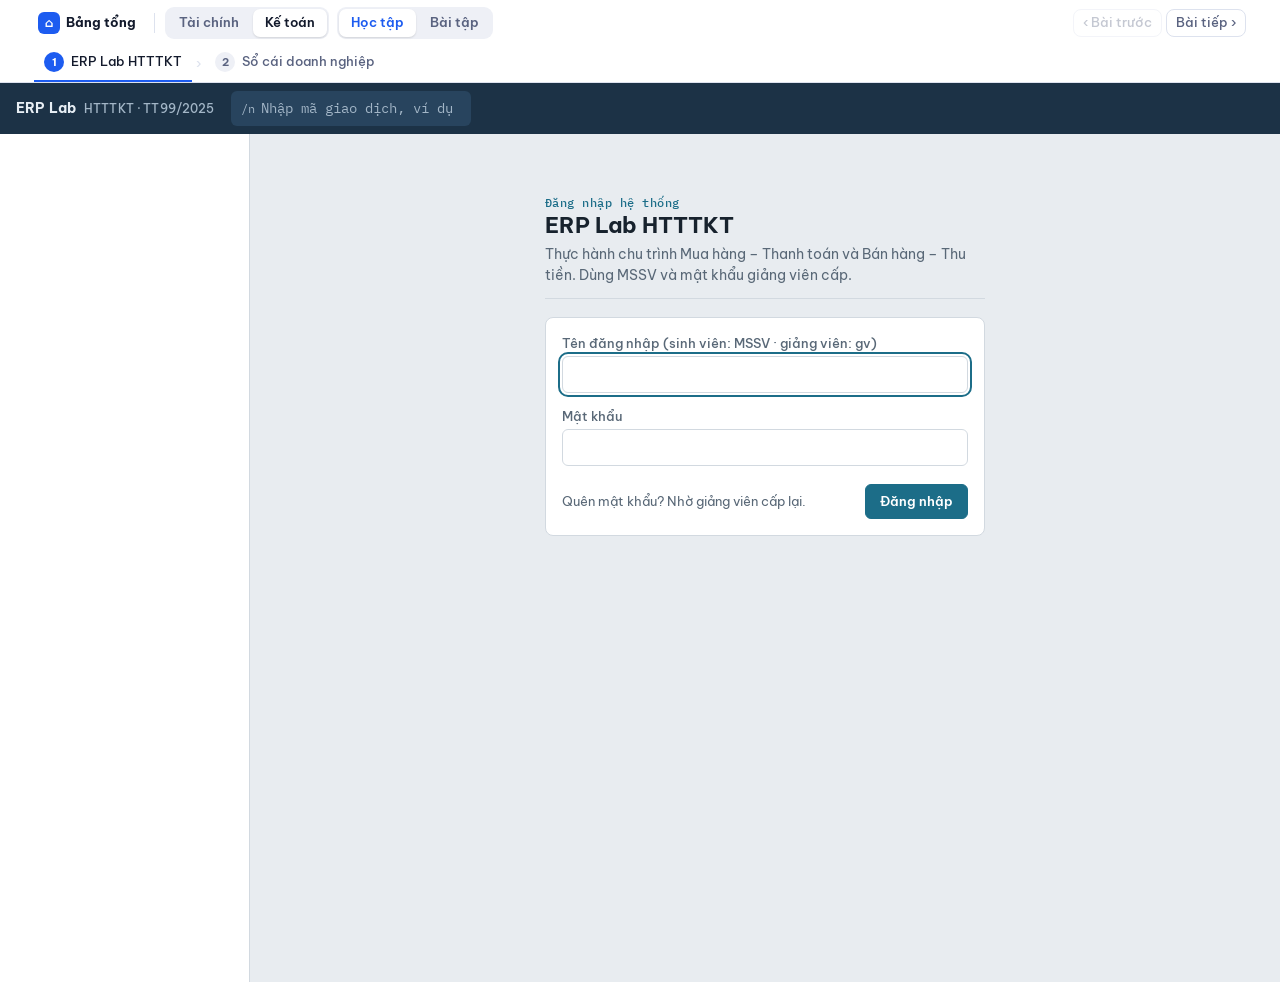
==== commit 53db0d13: "Bảng tổng 2 lĩnh vực Tài chính/Kế toán, mỗi lĩnh vực có Học tập/Bài tập; thanh điều hướng chung nav." ====
--- a/erp/index.html
+++ b/erp/index.html
@@ -221,6 +221,7 @@
 }
 @media (prefers-reduced-motion:reduce){*{transition:none!important;animation:none!important}}
 </style>
+<script src="../nav.js" defer></script>
 </head>
 <body>
 <header class="shell">
@@ -1406,7 +1407,7 @@
   document.getElementById('main').innerHTML='<div class="boot">Đang tải dữ liệu…</div>';
   try{ await sync(true); }
   catch(e){ if(e.code==='28000'){ logout(); return; } showLogin(dbErr(e)); return; }
-  S.screen='HOME'; S.param=null; S.stack=[];
+  { const h=decodeURIComponent((location.hash||'').slice(1)).toUpperCase(); S.screen=(TC[h]&&!TC[h].admin)?h:'HOME'; } S.param=null; S.stack=[];
   render(true); startPolling();
 }
 (function boot(){
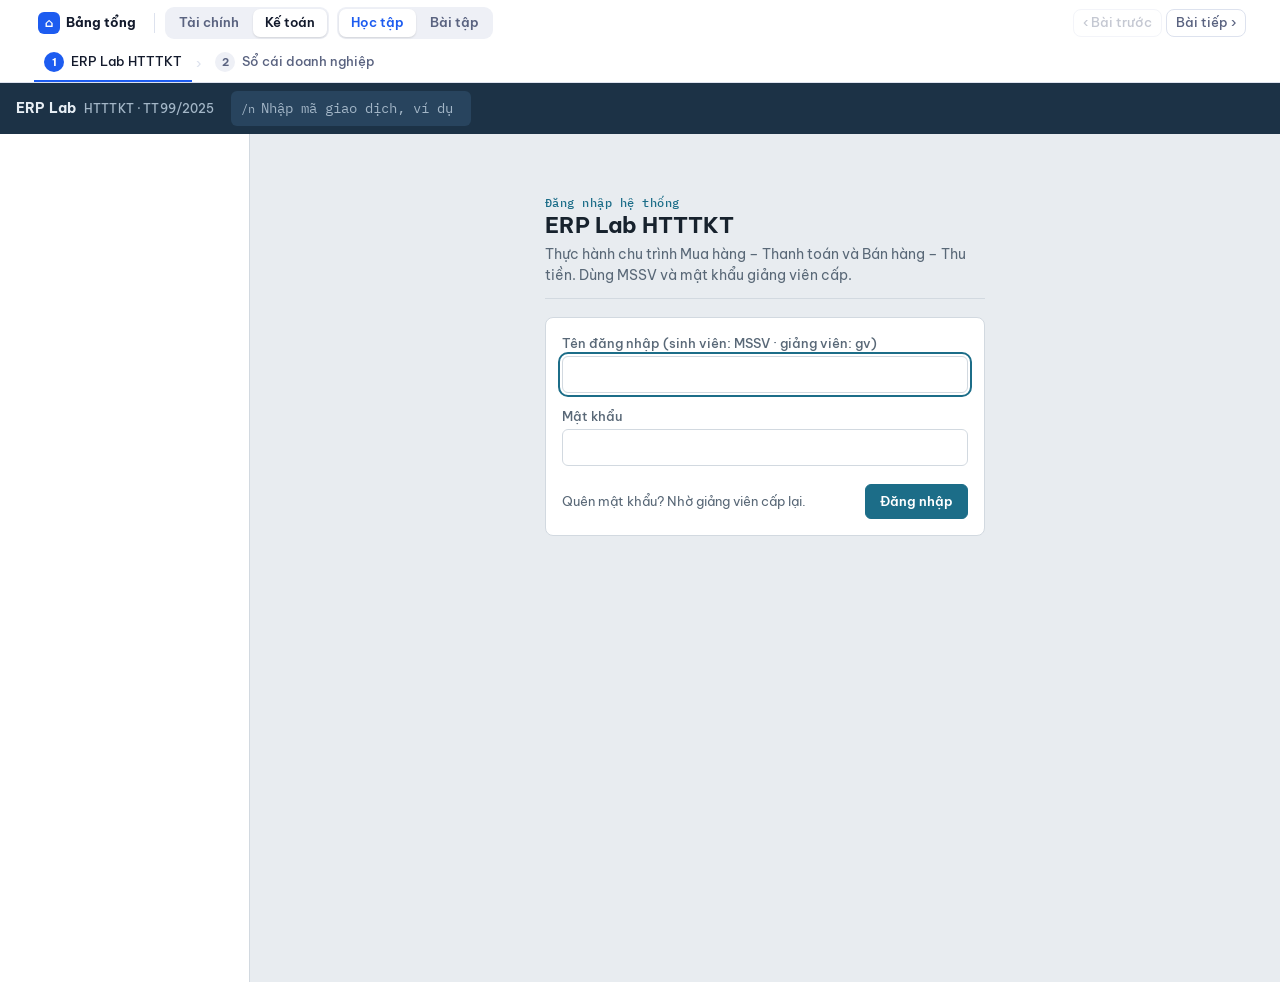
==== commit 5cf709e1: "ERP Lab 2.0 – P0 đặc tả và P1 lõi sổ cái trên máy chủ - SPEC.md: đặc tả ERP Lab 2.0 (tổ chức, 15 vai" ====
--- a/erp/index.html
+++ b/erp/index.html
@@ -7,220 +7,7 @@
 <link rel="preconnect" href="https://fonts.googleapis.com">
 <link rel="preconnect" href="https://fonts.gstatic.com" crossorigin>
 <link rel="stylesheet" href="https://fonts.googleapis.com/css2?family=Be+Vietnam+Pro:wght@400;500;600;700&family=IBM+Plex+Mono:wght@400;500&display=swap">
-<style>
-/* Layout: sticky steel shell bar with T-code command field, left transaction menu, dense work area — an ERP workstation */
-:root{
-  --bg:#e8ecf0;--surface:#ffffff;--surface-2:#f3f5f8;--line:#d2d9e0;--line-2:#e4e9ee;
-  --fg:#17222d;--muted:#596877;--shell:#1c3246;--shell-2:#28445e;--shell-fg:#e7eef4;--shell-mute:#a3b6c7;
-  --accent:#1c6d88;--accent-fg:#ffffff;--accent-soft:#dbecf1;
-  --ok:#27703a;--ok-soft:#e0f0e3;--warn:#935700;--warn-soft:#faefd8;--bad:#ad261d;--bad-soft:#f8e0dd;
-  --paper:#fffdf8;--paper-line:#cfc8b8;
-  --r-KHO:#9a6216;--r-MH:#14796e;--r-KD:#6a4fa3;--r-KT:#2d5fa8;--r-KTT:#a3324a;--r-GV:#4c5966;
-  --f-ui:"Be Vietnam Pro",system-ui,-apple-system,"Segoe UI",Roboto,sans-serif;
-  --f-mono:"IBM Plex Mono",ui-monospace,Menlo,Consolas,monospace;
-  --side-w:250px;
-}
-@media (prefers-color-scheme: dark){:root:not([data-theme="light"]){
-  --bg:#11171d;--surface:#19212a;--surface-2:#1f2832;--line:#33414e;--line-2:#28333e;
-  --fg:#e2e9ef;--muted:#93a4b3;--shell:#0b1218;--shell-2:#17232e;--shell-fg:#e2e9ef;--shell-mute:#8ea2b4;
-  --accent:#5db2cf;--accent-fg:#0b1218;--accent-soft:#1b3440;
-  --ok:#6cc583;--ok-soft:#173022;--warn:#e3a843;--warn-soft:#33270f;--bad:#f07c72;--bad-soft:#3a1c1a;
-  --paper:#1d242b;--paper-line:#3d4853;
-  --r-KHO:#e0a24c;--r-MH:#4fc4b5;--r-KD:#a98fe0;--r-KT:#79a6ec;--r-KTT:#ec7d94;--r-GV:#9aa8b5;
-  color-scheme:dark}}
-:root[data-theme="dark"]{
-  --bg:#11171d;--surface:#19212a;--surface-2:#1f2832;--line:#33414e;--line-2:#28333e;
-  --fg:#e2e9ef;--muted:#93a4b3;--shell:#0b1218;--shell-2:#17232e;--shell-fg:#e2e9ef;--shell-mute:#8ea2b4;
-  --accent:#5db2cf;--accent-fg:#0b1218;--accent-soft:#1b3440;
-  --ok:#6cc583;--ok-soft:#173022;--warn:#e3a843;--warn-soft:#33270f;--bad:#f07c72;--bad-soft:#3a1c1a;
-  --paper:#1d242b;--paper-line:#3d4853;
-  --r-KHO:#e0a24c;--r-MH:#4fc4b5;--r-KD:#a98fe0;--r-KT:#79a6ec;--r-KTT:#ec7d94;--r-GV:#9aa8b5;
-  color-scheme:dark}
-*{box-sizing:border-box}
-html{color-scheme:light}
-:root{padding-top:env(safe-area-inset-top,0px);padding-bottom:env(safe-area-inset-bottom,0px)}
-body{margin:0;font-size:14px}
-[hidden]{display:none!important}
-img{max-width:100%}
-body{background:var(--bg);color:var(--fg);font-family:var(--f-ui);font-size:14px;line-height:1.5}
-body::before{content:"";position:fixed;inset:0 0 auto;height:env(safe-area-inset-top,0px);z-index:10;background:var(--shell)}
-h1,h2,h3{text-wrap:balance;margin:0;line-height:1.25}
-button,input,select,textarea{font:inherit;color:inherit}
-:focus-visible{outline:2px solid var(--accent);outline-offset:2px}
-.mono,.num,code{font-family:var(--f-mono)}
-.num{font-variant-numeric:tabular-nums;text-align:right;white-space:nowrap}
-
-/* shell */
-.shell{position:sticky;top:env(safe-area-inset-top,0px);z-index:9;background:var(--shell);color:var(--shell-fg);
-  padding-left:max(16px,env(safe-area-inset-left,0px));padding-right:max(16px,env(safe-area-inset-right,0px));padding-block:8px;
-  display:flex;flex-wrap:wrap;align-items:center;gap:10px 16px}
-.brand{display:flex;align-items:baseline;gap:8px;font-weight:700;letter-spacing:.01em;white-space:nowrap}
-.brand small{font-weight:500;color:var(--shell-mute);font-size:12px}
-.menu-btn{display:none;background:var(--shell-2);border:0;border-radius:6px;color:var(--shell-fg);padding:6px 10px;cursor:pointer}
-.cmd{display:flex;align-items:center;background:var(--shell-2);border-radius:6px;padding:0 4px 0 10px;min-width:0;flex:0 1 240px}
-.cmd span{color:var(--shell-mute);font-family:var(--f-mono);font-size:12px}
-.cmd input{background:transparent;border:0;color:var(--shell-fg);font-family:var(--f-mono);padding:7px 6px;width:100%;min-width:0;text-transform:uppercase}
-.cmd input::placeholder{color:var(--shell-mute);text-transform:none}
-.cmd input:focus{outline:none}
-.ctx{display:flex;flex-wrap:wrap;align-items:center;gap:8px;margin-left:auto;font-size:13px}
-.ctx select{background:var(--shell-2);border:0;border-radius:6px;color:var(--shell-fg);padding:5px 8px}
-.ctx .who{color:var(--shell-mute)}
-.ctx .who b{color:var(--shell-fg);font-weight:600}
-.rolechip{display:inline-flex;align-items:center;gap:6px;padding:2px 9px 2px 7px;border-radius:999px;background:var(--shell-2);font-size:12px;font-weight:600}
-.dot{width:8px;height:8px;border-radius:50%;display:inline-block;flex:none}
-
-/* layout */
-.layout{display:grid;grid-template-columns:var(--side-w) minmax(0,1fr);min-height:calc(100vh - 52px)}
-#side{border-right:1px solid var(--line);background:var(--surface);padding:14px 0 40px;font-size:13px}
-#side h4{margin:16px 16px 4px;font-size:11px;text-transform:uppercase;letter-spacing:.08em;color:var(--muted);font-weight:600}
-#side h4:first-child{margin-top:0}
-.mi{display:grid;grid-template-columns:62px 1fr auto;gap:6px;align-items:baseline;width:100%;text-align:left;border:0;background:none;padding:5px 16px;cursor:pointer;color:var(--fg)}
-.mi:hover{background:var(--surface-2)}
-.mi.on{background:var(--accent-soft);box-shadow:inset 3px 0 0 var(--accent)}
-.mi code{font-size:11.5px;color:var(--accent);font-weight:500}
-.mi.locked{color:var(--muted)}
-.mi.locked code{color:var(--muted)}
-.mi .lk{font-size:10px;color:var(--muted)}
-.badge{background:var(--bad);color:#fff;border-radius:999px;font-size:11px;padding:0 6px;font-weight:600;font-family:var(--f-mono)}
-#main{padding-left:max(16px,env(safe-area-inset-left,0px));padding-right:max(16px,env(safe-area-inset-right,0px));padding-block:20px 60px;min-width:0}
-.wrap{max-width:1180px;display:flex;flex-direction:column;gap:18px}
-
-/* page head */
-.ph{display:flex;flex-wrap:wrap;gap:8px 16px;align-items:flex-end;justify-content:space-between;border-bottom:1px solid var(--line);padding-bottom:12px}
-.ph .tc{font-family:var(--f-mono);font-size:12px;color:var(--accent);font-weight:500;letter-spacing:.04em}
-.ph h1{font-size:22px;font-weight:700}
-.ph p{margin:4px 0 0;color:var(--muted);max-width:72ch}
-.ph .acts{display:flex;gap:8px;flex-wrap:wrap}
-
-/* blocks */
-.panel{background:var(--surface);border:1px solid var(--line);border-radius:8px;padding:16px;min-width:0}
-.panel>h2{font-size:15px;font-weight:600;margin-bottom:10px}
-.sec-title{font-size:13px;font-weight:600;text-transform:uppercase;letter-spacing:.06em;color:var(--muted);margin:0 0 8px}
-.cols{display:grid;grid-template-columns:repeat(auto-fit,minmax(280px,1fr));gap:16px}
-.muted{color:var(--muted)}
-.small{font-size:12.5px}
-.note{padding:10px 12px;border-radius:6px;background:var(--surface-2);border:1px solid var(--line-2);font-size:13px}
-.note.warn{background:var(--warn-soft);border-color:transparent;color:var(--fg)}
-.note.bad{background:var(--bad-soft);border-color:transparent}
-.note.ok{background:var(--ok-soft);border-color:transparent}
-.note.bad b,.err b{color:var(--bad)}
-.err{background:var(--bad-soft);border-radius:6px;padding:10px 12px;font-size:13px}
-.err:empty{display:none}
-
-/* tables */
-.tw{overflow-x:auto;border:1px solid var(--line);border-radius:8px;background:var(--surface)}
-table.t{border-collapse:collapse;width:100%;font-size:13px}
-.t th{background:var(--surface-2);text-align:left;font-weight:600;font-size:12px;color:var(--muted);padding:8px 10px;border-bottom:1px solid var(--line);white-space:nowrap}
-.t td{padding:7px 10px;border-bottom:1px solid var(--line-2);vertical-align:middle}
-.t tr:last-child td{border-bottom:0}
-.t tfoot td{font-weight:600;background:var(--surface-2);border-top:1px solid var(--line)}
-.t tr.click{cursor:pointer}
-.t tr.click:hover td{background:var(--accent-soft)}
-.t th.num{text-align:right}
-.t input,.t select{width:100%;min-width:90px}
-.t .w-mat{min-width:220px}
-.t input[type=checkbox]{width:auto;min-width:0;margin:0 6px 0 0;vertical-align:-2px}
-form[data-form="EXTRA"] label{display:flex;align-items:baseline;gap:4px;font-size:13px}
-.empty{padding:28px 16px;text-align:center;color:var(--muted)}
-
-/* status */
-.chip{display:inline-block;padding:1px 8px;border-radius:999px;font-size:11.5px;font-weight:600;white-space:nowrap}
-.c-pending{background:var(--warn-soft);color:var(--warn)}
-.c-approved,.c-posted{background:var(--ok-soft);color:var(--ok)}
-.c-rejected{background:var(--bad-soft);color:var(--bad)}
-.c-blocked{background:var(--bad-soft);color:var(--bad)}
-.c-info{background:var(--accent-soft);color:var(--accent)}
-
-/* forms */
-.form{display:flex;flex-direction:column;gap:14px}
-.grid3{display:grid;grid-template-columns:repeat(auto-fit,minmax(190px,1fr));gap:12px}
-.field{display:flex;flex-direction:column;gap:4px;font-size:12.5px;color:var(--muted);font-weight:500;min-width:0}
-.field input,.field select,.field textarea,.t input,.t select{background:var(--surface);border:1px solid var(--line);border-radius:6px;padding:7px 9px;color:var(--fg);font-size:13.5px}
-.field input[readonly]{background:var(--surface-2)}
-.t input.num{font-family:var(--f-mono)}
-.form-foot{display:flex;flex-wrap:wrap;gap:10px 16px;align-items:center;justify-content:space-between;padding-top:4px}
-.sum{display:flex;flex-wrap:wrap;gap:4px 20px;font-size:13px}
-.sum b{font-family:var(--f-mono);font-weight:500}
-.btn{border:1px solid var(--line);background:var(--surface);color:var(--fg);border-radius:6px;padding:7px 14px;font-weight:600;font-size:13px;cursor:pointer;white-space:nowrap}
-.btn:hover{border-color:var(--accent)}
-.btn.pri{background:var(--accent);border-color:var(--accent);color:var(--accent-fg)}
-.btn.okb{background:var(--ok);border-color:var(--ok);color:#fff}
-.btn.badb{background:var(--surface);border-color:var(--bad);color:var(--bad)}
-.btn.sm{padding:4px 10px;font-size:12px}
-.btn:disabled{opacity:.5;cursor:not-allowed}
-.linkbtn{border:0;background:none;color:var(--accent);cursor:pointer;padding:0;font-weight:600;font-size:inherit}
-
-/* launchpad */
-.tiles{display:grid;grid-template-columns:repeat(auto-fill,minmax(200px,1fr));gap:12px}
-.tile{background:var(--surface);border:1px solid var(--line);border-radius:8px;padding:14px;display:flex;flex-direction:column;gap:6px;text-align:left;cursor:pointer;min-height:110px}
-.tile:hover{border-color:var(--accent)}
-.tile .n{font-family:var(--f-mono);font-size:28px;font-weight:500;line-height:1}
-.tile .n.zero{color:var(--muted)}
-.tile .l{font-weight:600;font-size:13.5px}
-.tile code{font-size:11px;color:var(--accent);margin-top:auto}
-
-/* process map */
-.flowmap{display:flex;flex-direction:column;gap:14px}
-.lane{display:flex;align-items:stretch;gap:0;overflow-x:auto;padding-bottom:4px}
-.step{flex:0 0 132px;border:1px solid var(--line);background:var(--surface);border-radius:8px;padding:9px 10px;cursor:pointer;display:flex;flex-direction:column;gap:3px;text-align:left;position:relative;border-top:3px solid var(--rc)}
-.step.mine{box-shadow:0 0 0 2px var(--rc)}
-.step code{font-size:11px;color:var(--muted)}
-.step .s{font-weight:600;font-size:12.5px;line-height:1.3}
-.step .r{font-size:11px;color:var(--rc);font-weight:600}
-.step .q{position:absolute;top:6px;right:8px;font-family:var(--f-mono);font-size:12px;font-weight:500}
-.step .q.has{color:var(--bad)}
-.arrow{flex:0 0 18px;align-self:center;text-align:center;color:var(--muted)}
-.lane-l{font-size:12px;font-weight:600;color:var(--muted);margin-bottom:6px}
-
-/* voucher */
-.voucher{background:var(--paper);border:1px solid var(--paper-line);padding:22px;border-radius:4px;max-width:820px;font-size:13px}
-.v-head{display:flex;justify-content:space-between;gap:16px;flex-wrap:wrap;font-size:12px}
-.v-title{text-align:center;margin:14px 0 2px;font-size:18px;font-weight:700;letter-spacing:.04em}
-.v-sub{text-align:center;font-size:12px;color:var(--muted);margin-bottom:12px}
-.voucher table{border-collapse:collapse;width:100%;margin:10px 0}
-.voucher th,.voucher td{border:1px solid var(--paper-line);padding:5px 7px;font-size:12.5px}
-.voucher th{font-weight:600;background:transparent}
-.signs{display:grid;grid-template-columns:repeat(auto-fit,minmax(130px,1fr));gap:12px;margin-top:16px;text-align:center;font-size:12px}
-.signs b{display:block}
-.signs .sg{margin-top:8px;min-height:40px;font-size:11.5px;color:var(--ok)}
-.signs .sg.none{color:var(--muted)}
-details.vbox>summary{cursor:pointer;font-weight:600;padding:4px 0}
-
-/* doc flow */
-.tree{list-style:none;margin:0;padding:0;font-size:13px}
-.tree ul{list-style:none;margin:0;padding-left:22px;border-left:1px dashed var(--line);margin-left:7px}
-.tree li{padding:3px 0}
-.tree .node{display:inline-flex;flex-wrap:wrap;gap:6px;align-items:center}
-.tree .cur{background:var(--accent-soft);border-radius:4px;padding:0 6px}
-
-/* hist */
-.hist{list-style:none;margin:0;padding:0;display:flex;flex-direction:column;gap:8px;font-size:13px}
-.hist li{display:grid;grid-template-columns:130px 1fr;gap:10px}
-.hist time{font-family:var(--f-mono);font-size:12px;color:var(--muted)}
-
-.kv{display:grid;grid-template-columns:max-content 1fr;gap:4px 14px;font-size:13px}
-.kv dt{color:var(--muted)}
-.kv dd{margin:0;min-width:0}
-.bar{height:6px;border-radius:3px;background:var(--line-2);overflow:hidden;min-width:80px}
-.bar i{display:block;height:100%;background:var(--ok)}
-.bar i.hi{background:var(--bad)}
-.bar i.mid{background:var(--warn)}
-.matrix td,.matrix th{text-align:center}
-.matrix td:first-child,.matrix th:first-child{text-align:left}
-
-#toast{position:fixed;right:max(16px,env(safe-area-inset-right,0px));bottom:calc(16px + env(safe-area-inset-bottom,0px));background:var(--shell);color:var(--shell-fg);padding:10px 16px;border-radius:8px;font-size:13px;z-index:20;max-width:min(420px,calc(100vw - 32px));box-shadow:0 6px 24px rgba(0,0,0,.25)}
-.boot{max-width:560px;margin:60px auto;text-align:center;color:var(--muted)}
-
-@media (max-width:860px){
-  .layout{grid-template-columns:minmax(0,1fr)}
-  #side{display:none;border-right:0;border-bottom:1px solid var(--line)}
-  #side.open{display:block}
-  .menu-btn{display:inline-block}
-  .ctx{margin-left:0;width:100%}
-  .cmd{flex:1 1 160px}
-}
-@media (prefers-reduced-motion:reduce){*{transition:none!important;animation:none!important}}
-</style>
+<link rel="stylesheet" href="css/erp.css">
 <script src="../nav.js" defer></script>
 </head>
 <body>
@@ -237,1184 +24,13 @@
 <div id="toast" hidden></div>
 <a id="dl" hidden></a>
 <script src="config.js"></script>
-<script>
-"use strict";
-/* ============ MASTER DATA (giống nhau cho cả 8 công ty) ============ */
-const VAT = 0.10;
-const YY = String(new Date().getFullYear()).slice(2);
-const COS = ['C01','C02','C03','C04','C05','C06','C07','C08'];
-const coName = c => 'Công ty CP Thương mại Cánh Buồm ' + c.slice(1);
-const MATS = [
-  {c:'HH01',n:'Laptop văn phòng 14 inch',u:'Cái',oq:20,oc:18500000,bp:18500000,sp:23900000},
-  {c:'HH02',n:'Màn hình 24 inch IPS',u:'Cái',oq:40,oc:2600000,bp:2600000,sp:3450000},
-  {c:'HH03',n:'Máy in laser A4',u:'Cái',oq:15,oc:3900000,bp:3900000,sp:4990000},
-  {c:'HH04',n:'Chuột không dây',u:'Cái',oq:100,oc:290000,bp:290000,sp:420000},
-  {c:'HH05',n:'Bàn phím cơ',u:'Cái',oq:50,oc:950000,bp:950000,sp:1290000}
-];
-const VENDORS = [
-  {c:'NCC01',n:'Công ty TNHH Phân phối Tin học Sao Mai',mst:'4201234567',f:1.00,terms:30},
-  {c:'NCC02',n:'Công ty CP Thiết bị Văn phòng Hải Âu',mst:'0312345678',f:0.97,terms:15},
-  {c:'NCC03',n:'Công ty TNHH Linh kiện Bến Thành',mst:'0309876543',f:1.03,terms:45}
-];
-const CUSTS = [
-  {c:'KH01',n:'Công ty TNHH Du lịch Biển Xanh',mst:'4201112223',lim:300000000,terms:30},
-  {c:'KH02',n:'Công ty CP Thủy sản Hòn Tre',mst:'4203334445',lim:500000000,terms:30},
-  {c:'KH03',n:'Cửa hàng Tin học Phước Hải',mst:'4205556667',lim:150000000,terms:15}
-];
-const ACCS = {
-  '1111':'Tiền Việt Nam (tiền mặt)','1121':'Tiền gửi không kỳ hạn – VND','131':'Phải thu của khách hàng',
-  '1331':'Thuế GTGT được khấu trừ của hàng hóa, dịch vụ','1561':'Giá mua hàng hóa','331':'Phải trả cho người bán',
-  '33311':'Thuế GTGT đầu ra','411':'Vốn đầu tư của chủ sở hữu','5111':'Doanh thu bán hàng hóa','632':'Giá vốn hàng bán'
-};
-const INV0 = MATS.reduce((s,m)=>s+m.oq*m.oc,0);
-const OPEN = {'1111':200000000,'1121':3000000000,'1561':INV0,'411':-(3200000000+INV0)};
-const mat = c => MATS.find(m=>m.c===c);
-const ven = c => VENDORS.find(v=>v.c===c);
-const cus = c => CUSTS.find(v=>v.c===c);
-
-const ROLES = {
-  KHO:{n:'Thủ kho',d:'Lập đề nghị mua, nhập kho theo đơn mua, xuất kho giao hàng'},
-  MH:{n:'Nhân viên mua hàng',d:'Chọn nhà cung cấp, lập đơn mua hàng'},
-  KD:{n:'Nhân viên kinh doanh',d:'Nhận và lập đơn bán hàng'},
-  KT:{n:'Kế toán công nợ',d:'Kiểm tra hóa đơn mua, đề nghị chi, lập hóa đơn bán, ghi nhận thu tiền'},
-  KTT:{n:'Kế toán trưởng',d:'Phê duyệt đề nghị mua, đơn mua, tín dụng, hóa đơn bị khóa, phiếu chi/thu'}
-};
-const ROLE_ORDER = ['KHO','MH','KD','KT','KTT'];
-const roleName = r => r==='GV' ? 'Giảng viên (toàn quyền)' : (ROLES[r]?ROLES[r].n:'—');
-
-const TYPES = {
-  PR:{n:'Đề nghị mua hàng',pre:'100000',tc:'ME51N'},
-  PO:{n:'Đơn mua hàng',pre:'450000',tc:'ME21N'},
-  GR:{n:'Phiếu nhập kho',pre:'500000',tc:'MIGO'},
-  IV:{n:'Hóa đơn mua vào',pre:'510000',tc:'MIRO'},
-  PAY:{n:'Phiếu chi / Ủy nhiệm chi',pre:'150000',tc:'F-53'},
-  SO:{n:'Đơn bán hàng',pre:'000010',tc:'VA01'},
-  DL:{n:'Phiếu xuất kho',pre:'800000',tc:'VL01N'},
-  BI:{n:'Hóa đơn GTGT bán ra',pre:'900000',tc:'VF01'},
-  RC:{n:'Phiếu thu / Giấy báo Có',pre:'140000',tc:'F-28'}
-};
-const ALL = 'ALL';
-const TC = {
-  'ME51N':{m:'Mua hàng (MM)',t:'Tạo đề nghị mua hàng',r:['KHO']},
-  'ME5A': {m:'Mua hàng (MM)',t:'Danh sách đề nghị mua',r:ALL,list:['PR']},
-  'ME21N':{m:'Mua hàng (MM)',t:'Tạo đơn mua hàng',r:['MH']},
-  'ME2N': {m:'Mua hàng (MM)',t:'Danh sách đơn mua hàng',r:ALL,list:['PO']},
-  'MIGO': {m:'Mua hàng (MM)',t:'Nhập kho theo đơn mua',r:['KHO']},
-  'MB51': {m:'Mua hàng (MM)',t:'Nhật ký nhập – xuất kho',r:ALL,list:['GR','DL']},
-  'MMBE': {m:'Mua hàng (MM)',t:'Tồn kho & thẻ kho',r:ALL},
-  'VA01': {m:'Bán hàng (SD)',t:'Tạo đơn bán hàng',r:['KD']},
-  'VA05': {m:'Bán hàng (SD)',t:'Danh sách đơn bán hàng',r:ALL,list:['SO']},
-  'VL01N':{m:'Bán hàng (SD)',t:'Giao hàng & xuất kho',r:['KHO']},
-  'VF01': {m:'Bán hàng (SD)',t:'Lập hóa đơn bán hàng',r:['KT']},
-  'VF05': {m:'Bán hàng (SD)',t:'Danh sách hóa đơn bán',r:ALL,list:['BI','RC']},
-  'MIRO': {m:'Kế toán (FI)',t:'Nhận & đối chiếu hóa đơn mua',r:['KT']},
-  'MIR5': {m:'Kế toán (FI)',t:'Danh sách hóa đơn mua & phiếu chi',r:ALL,list:['IV','PAY']},
-  'F-53': {m:'Kế toán (FI)',t:'Đề nghị thanh toán nhà cung cấp',r:['KT']},
-  'F-28': {m:'Kế toán (FI)',t:'Ghi nhận thu tiền khách hàng',r:['KT']},
-  'FBL1N':{m:'Kế toán (FI)',t:'Công nợ phải trả (TK 331)',r:['MH','KT','KTT']},
-  'FBL5N':{m:'Kế toán (FI)',t:'Công nợ phải thu (TK 131)',r:['KD','KT','KTT']},
-  'ZNKC': {m:'Kế toán (FI)',t:'Sổ Nhật ký chung',r:['KT','KTT']},
-  'F.01': {m:'Kế toán (FI)',t:'Bảng cân đối số phát sinh',r:['KT','KTT']},
-  'SBWP': {m:'Phê duyệt',t:'Hộp phê duyệt (tất cả)',r:['KTT'],ap:null},
-  'ME54N':{m:'Phê duyệt',t:'Duyệt đề nghị mua',r:['KTT'],ap:['PR']},
-  'ME29N':{m:'Phê duyệt',t:'Duyệt đơn mua hàng',r:['KTT'],ap:['PO']},
-  'MRBR': {m:'Phê duyệt',t:'Gỡ khóa hóa đơn mua',r:['KTT'],ap:['IV']},
-  'VKM3': {m:'Phê duyệt',t:'Gỡ khóa tín dụng đơn bán',r:['KTT'],ap:['SO']},
-  'ZFAP': {m:'Phê duyệt',t:'Duyệt phiếu chi & phiếu thu',r:['KTT'],ap:['PAY','RC']},
-  'ZCASE':{m:'Hướng dẫn',t:'Tình huống thực hành',r:ALL},
-  'PFCG': {m:'Hướng dẫn',t:'Ma trận phân quyền',r:ALL},
-  'SU01': {m:'Quản trị (giảng viên)',t:'Sinh viên & phân quyền',admin:true},
-  'ZOVR': {m:'Quản trị (giảng viên)',t:'Tổng quan 8 nhóm',admin:true},
-  'SPRO': {m:'Quản trị (giảng viên)',t:'Tham số & dữ liệu',admin:true}
-};
-
-/* ============ STATE ============ */
-const CFG = window.ERP_CONFIG || {};
-const S = {token:null,me:null,uid:null,isAdmin:false,users:{},cfg:{tol:5,poAuto:0,credit:true},docs:{},ver:{},
-  since:null,epochs:{},metaKey:'',co:null,role:null,screen:'HOME',param:null,stack:[],sideKey:'',lastPw:null,timer:null,online:true};
-const LS = {get(k){try{return localStorage.getItem(k)}catch(e){return null}},set(k,v){try{localStorage.setItem(k,v)}catch(e){}},del(k){try{localStorage.removeItem(k)}catch(e){}}};
-
-/* ============ UTIL ============ */
-const esc = s => String(s??'').replace(/[&<>"']/g,c=>({'&':'&amp;','<':'&lt;','>':'&gt;','"':'&quot;',"'":'&#39;'}[c]));
-const NF = new Intl.NumberFormat('vi-VN');
-const fm = n => NF.format(Math.round(n||0));
-const pad = (n,l) => String(n).padStart(l,'0');
-const now = () => new Date().toISOString();
-function today(){const d=new Date();return d.getFullYear()+'-'+pad(d.getMonth()+1,2)+'-'+pad(d.getDate(),2)}
-function addDays(s,n){const d=new Date(s+'T00:00:00');d.setDate(d.getDate()+n);return d.getFullYear()+'-'+pad(d.getMonth()+1,2)+'-'+pad(d.getDate(),2)}
-const vd = s => s ? s.split('-').reverse().join('/') : '';
-const vdt = s => { if(!s) return ''; const d=new Date(s); return pad(d.getDate(),2)+'/'+pad(d.getMonth()+1,2)+' '+pad(d.getHours(),2)+':'+pad(d.getMinutes(),2); };
-const num = v => { const n = Number(String(v).replace(/[^\d.-]/g,'')); return isFinite(n)?n:0; };
-const sum = (a,f) => a.reduce((s,x)=>s+(f?f(x):x),0);
-const P = o => esc(JSON.stringify(o));
-
-function docSo(n){
-  n=Math.round(Math.abs(n)); if(n===0) return 'Không đồng';
-  const cs=['không','một','hai','ba','bốn','năm','sáu','bảy','tám','chín'];
-  const r3=(x,full)=>{const tr=Math.floor(x/100),ch=Math.floor(x%100/10),dv=x%10,s=[];
-    if(full||tr>0) s.push(cs[tr]+' trăm');
-    if(ch===0){ if(dv>0&&(full||tr>0)) s.push('lẻ'); }
-    else if(ch===1) s.push('mười'); else s.push(cs[ch]+' mươi');
-    if(dv>0){ if(dv===1&&ch>1) s.push('mốt'); else if(dv===5&&ch>0) s.push('lăm'); else s.push(cs[dv]); }
-    return s.join(' ');};
-  const u=['','nghìn','triệu','tỷ','nghìn tỷ','triệu tỷ']; const g=[];
-  while(n>0){g.push(n%1000);n=Math.floor(n/1000);}
-  const out=[]; for(let i=g.length-1;i>=0;i--){ if(g[i]===0) continue; out.push(r3(g[i],i<g.length-1)+(u[i]?' '+u[i]:'')); }
-  const s=out.join(' ').replace(/\s+/g,' ').trim(); return s.charAt(0).toUpperCase()+s.slice(1)+' đồng.';
-}
-
-function nameOf(uid){
-  if(!uid) return '—';
-  const u=S.users[uid]; if(u&&u.full_name) return u.full_name;
-  return 'Người dùng đã bị xóa';
-}
-function toast(msg){ const t=document.getElementById('toast'); t.textContent=msg; t.hidden=false; clearTimeout(toast.t); toast.t=setTimeout(()=>t.hidden=true,4200); }
-
-/* ============ DERIVED LEDGER ============ */
-const memo = {};
-function calc(co){
-  const v = S.ver[co]||0;
-  if(memo[co] && memo[co].v===v) return memo[co].c;
-  const D = S.docs[co]||{};
-  const L = Object.keys(D).map(id=>Object.assign({id},D[id]));
-  L.sort((a,b)=>String(a.at||'').localeCompare(String(b.at||'')));
-  const T = {}; Object.keys(TYPES).forEach(t=>T[t]=[]);
-  L.forEach(d=>{ if(T[d.type]) T[d.type].push(d); });
-  const live = d => d.status!=='rejected';
-  const by = {}; L.forEach(d=>by[d.id]=d);
-  const kids = (t,f,id) => T[t].filter(x=>x[f]===id&&live(x));
-
-  const st = {}; MATS.forEach(m=>st[m.c]={oq:m.oq,ov:m.oq*m.oc,iq:0,xq:0,v:m.oq*m.oc,mv:[]});
-  T.GR.filter(live).forEach(g=>g.items.forEach(it=>{st[it.mat].iq+=it.qty; st[it.mat].mv.push({d:g,q:it.qty});}));
-  T.DL.filter(live).forEach(g=>g.items.forEach(it=>{st[it.mat].xq+=it.qty; st[it.mat].mv.push({d:g,q:-it.qty});}));
-
-  const acc = {}; Object.keys(ACCS).forEach(a=>acc[a]={o:OPEN[a]||0,dr:0,cr:0});
-  const ap = {}, ar = {}; VENDORS.forEach(x=>ap[x.c]={dr:0,cr:0}); CUSTS.forEach(x=>ar[x.c]={dr:0,cr:0});
-  const lines = [];
-  L.forEach(d=>{ if(!live(d)||!Array.isArray(d.je)) return; d.je.forEach(j=>{
-    const a=acc[j.a]; if(!a) return; a.dr+=j.dr||0; a.cr+=j.cr||0;
-    if(j.a==='1561'&&j.mat&&st[j.mat]) st[j.mat].v+=(j.dr||0)-(j.cr||0);
-    if(j.a==='331'&&ap[j.p]){ap[j.p].dr+=j.dr||0;ap[j.p].cr+=j.cr||0;}
-    if(j.a==='131'&&ar[j.p]){ar[j.p].dr+=j.dr||0;ar[j.p].cr+=j.cr||0;}
-    lines.push({d,j}); }); });
-  MATS.forEach(m=>{const s=st[m.c]; s.q=s.oq+s.iq-s.xq; s.avg=s.q>0?s.v/s.q:m.oc;});
-  const bal = a => acc[a].o+acc[a].dr-acc[a].cr;
-
-  // P2P open quantities
-  const poOpen = po => po.items.map((it,i)=>it.qty-sum(kids('GR','po',po.id),g=>sum(g.items.filter(x=>x.line===i),x=>x.qty)));
-  const poUninv = po => po.items.map((it,i)=>sum(kids('GR','po',po.id),g=>sum(g.items.filter(x=>x.line===i),x=>x.qty))-sum(kids('IV','po',po.id),g=>sum(g.items.filter(x=>x.line===i),x=>x.qty)));
-  const ivPaid = iv => sum(T.PAY.filter(p=>p.iv===iv.id&&p.status==='posted'),p=>p.amount);
-  const ivPend = iv => sum(T.PAY.filter(p=>p.iv===iv.id&&p.status==='pending'),p=>p.amount);
-  // O2C
-  const soDeliv = so => so.items.map((it,i)=>sum(kids('DL','so',so.id),g=>sum(g.items.filter(x=>x.line===i),x=>x.qty)));
-  const soOpen = so => { const dv=soDeliv(so); return so.items.map((it,i)=>it.qty-dv[i]); };
-  const soBilled = so => so.items.map((it,i)=>sum(kids('BI','so',so.id),g=>sum(g.items.filter(x=>x.line===i),x=>x.qty)));
-  const biPaid = bi => sum(T.RC.filter(p=>p.bi===bi.id&&p.status==='posted'),p=>p.amount);
-  const biPend = bi => sum(T.RC.filter(p=>p.bi===bi.id&&p.status==='pending'),p=>p.amount);
-  const exposure = c => { const arb=ar[c].dr-ar[c].cr; const openSO=sum(T.SO.filter(s=>s.cust===c&&s.status==='approved'),s=>{const b=soBilled(s);return sum(s.items.map((it,i)=>(it.qty-b[i])*it.price*(1+VAT)));}); return {ar:Math.round(arb),so:Math.round(openSO),tot:Math.round(arb+openSO)}; };
-
-  const Q = {
-    prForPO: T.PR.filter(p=>p.status==='approved'&&kids('PO','pr',p.id).length===0),
-    poForGR: T.PO.filter(p=>p.status==='approved'&&poOpen(p).some(q=>q>0)),
-    poForIV: T.PO.filter(p=>p.status==='approved'&&poUninv(p).some(q=>q>0)),
-    ivForPay: T.IV.filter(i=>i.status==='posted'&&i.total-ivPaid(i)-ivPend(i)>0.5),
-    soForDL: T.SO.filter(s=>s.status==='approved'&&soOpen(s).some(q=>q>0)),
-    dlForBI: T.DL.filter(d=>d.status==='posted'&&kids('BI','dl',d.id).length===0),
-    biForRC: T.BI.filter(b=>b.status==='posted'&&b.total-biPaid(b)-biPend(b)>0.5),
-    ap: {PR:T.PR.filter(x=>x.status==='pending'),PO:T.PO.filter(x=>x.status==='pending'),IV:T.IV.filter(x=>x.status==='blocked'),
-         SO:T.SO.filter(x=>x.status==='blocked'),PAY:T.PAY.filter(x=>x.status==='pending'),RC:T.RC.filter(x=>x.status==='pending')}
-  };
-  Q.apAll = [].concat(Q.ap.PR,Q.ap.PO,Q.ap.IV,Q.ap.SO,Q.ap.PAY,Q.ap.RC);
-  const c = {L,T,by,kids,st,acc,ap,ar,lines,bal,poOpen,poUninv,ivPaid,ivPend,soOpen,soDeliv,soBilled,biPaid,biPend,exposure,Q};
-  memo[co] = {v,c}; return c;
-}
-
-/* ============ API (Supabase RPC) ============ */
-async function api(fn,args){
-  let res;
-  try{
-    res = await fetch(CFG.supabaseUrl.replace(/\/+$/,'')+'/rest/v1/rpc/'+fn,{method:'POST',
-      headers:{'Content-Type':'application/json','apikey':CFG.supabaseAnonKey,'Authorization':'Bearer '+CFG.supabaseAnonKey},
-      body:JSON.stringify(args||{})});
-  }catch(e){ const er=new Error('Không kết nối được máy chủ. Kiểm tra mạng rồi thử lại.'); er.code='net'; throw er; }
-  const txt = await res.text(); let j=null; try{ j=txt?JSON.parse(txt):null; }catch(e){}
-  if(!res.ok){ const er=new Error((j&&j.message)||('Lỗi máy chủ '+res.status)); er.code=j&&j.code; er.status=res.status; throw er; }
-  return j;
-}
-async function createDoc(co,type,body,note){
-  const r = await api('erp_doc_create',{p_token:S.token,p_co:co,p_type:type,p_body:body,p_note:note||'',p_act_role:S.isAdmin?S.role:''});
-  await sync(); return r;
-}
-function dbErr(e){
-  if(e&&e.code==='28000'){ setTimeout(logout,50); return 'Phiên đăng nhập đã hết hạn. Hãy đăng nhập lại.'; }
-  return (e&&e.message)||'Không lưu được, hãy thử lại.';
-}
-/* ============ AUTHORIZATION ============ */
-const TC_DOC = {'ME51N':'PR','ME21N':'PO','MIGO':'GR','MIRO':'IV','F-53':'PAY','VA01':'SO','VL01N':'DL','VF01':'BI','F-28':'RC'};
-const TYPE_ROLE = {PR:'KHO',GR:'KHO',DL:'KHO',PO:'MH',SO:'KD',IV:'KT',PAY:'KT',BI:'KT',RC:'KT'};
-const GRANTS = ['PR','PO','GR','IV','PAY','SO','DL','BI','RC','AP'];
-const grantName = g => g==='AP' ? 'Phê duyệt chứng từ' : TYPES[g].n+' ('+TYPES[g].tc+')';
-// Mức xung đột khi một người giữ cả hai vai trò (0 = chấp nhận được, 3 = nghiêm trọng)
-const CONFLICT = {'KHO|MH':2,'KHO|KT':3,'KHO|KD':1,'MH|KT':2,'KD|KT':2,'MH|KD':0,'KHO|KTT':3,'MH|KTT':3,'KD|KTT':3,'KT|KTT':3};
-const conflictOf = (a,b) => CONFLICT[a+'|'+b] ?? CONFLICT[b+'|'+a] ?? 0;
-const CONFLICT_WHY = {'KHO|MH':'tự đặt mua và tự nhận hàng','KHO|KT':'vừa giữ hàng vừa ghi sổ','KHO|KD':'vừa bán vừa xuất kho','MH|KT':'vừa đặt mua vừa ghi nhận công nợ phải trả','KD|KT':'vừa bán vừa lập hóa đơn, thu tiền','KHO|KTT':'vừa lập vừa duyệt chứng từ kho','MH|KTT':'vừa lập vừa duyệt đơn mua','KD|KTT':'vừa bán vừa gỡ khóa tín dụng','KT|KTT':'vừa lập vừa duyệt phiếu chi, phiếu thu'};
-const conflictWhy = (a,b) => CONFLICT_WHY[a+'|'+b] || CONFLICT_WHY[b+'|'+a] || '';
-function userRoles(u){ if(!u||!u.role) return []; return [u.role].concat((u.extra||[]).filter(x=>ROLES[x]&&x!==u.role)); }
-function userGrants(u){ return ((u&&u.extra)||[]).filter(x=>x.startsWith('T:')).map(x=>x.slice(2)); }
-function myRoles(){ if(S.isAdmin) return S.role==='GV'?ROLE_ORDER.slice():[S.role]; return userRoles(S.me); }
-function myGrants(){ return S.isAdmin?[]:userGrants(S.me); }
-function canApprove(){ return myRoles().includes('KTT') || myGrants().includes('AP'); }
-function allowed(tc){
-  const t = TC[tc]; if(!t) return false;
-  if(t.admin) return S.isAdmin;
-  if(S.role==='GV') return true;
-  if(t.r===ALL) return true;
-  if('ap' in t) return canApprove();
-  const dt = TC_DOC[tc];
-  if(dt) return myRoles().includes(TYPE_ROLE[dt]) || myGrants().includes(dt);
-  const rs = myRoles();
-  return Array.isArray(t.r)&&t.r.some(r=>rs.includes(r));
-}
-function rolesLabel(u){ const rs=userRoles(u); if(!rs.length) return '—'; const g=userGrants(u);
-  return roleName(rs[0]) + (rs.length>1?' · kiêm '+rs.slice(1).map(roleName).join(', '):'') + (g.length?' · được giao: '+g.map(x=>x==='AP'?'phê duyệt':TYPES[x].tc).join(', '):''); }
-function userConflicts(u){ const rs=userRoles(u), out=[]; for(let i=0;i<rs.length;i++) for(let j=i+1;j<rs.length;j++){ const sc=conflictOf(rs[i],rs[j]); if(sc>=2) out.push({a:rs[i],b:rs[j],sc}); } return out; }
-function rolesFor(tc){ const t=TC[tc]; if(!t) return ''; if(t.admin) return 'Giảng viên'; if(t.r===ALL) return 'Tất cả'; return t.r.map(roleName).join(', '); }
-
-/* ============ STATUS LABELS ============ */
-function stLabel(d){
-  const s=d.status;
-  const map = {
-    PR:{pending:'Chờ duyệt',approved:'Đã duyệt',rejected:'Từ chối'},
-    PO:{pending:'Chờ duyệt',approved:'Đã duyệt',rejected:'Từ chối'},
-    GR:{posted:'Đã nhập kho'}, DL:{posted:'Đã xuất kho'},
-    IV:{posted:'Đã ghi sổ',blocked:'Khóa thanh toán',rejected:'Đã hủy'},
-    PAY:{pending:'Chờ duyệt chi',posted:'Đã chi',rejected:'Từ chối'},
-    SO:{approved:'Đã xác nhận',blocked:'Khóa tín dụng',rejected:'Từ chối'},
-    BI:{posted:'Đã ghi sổ'},
-    RC:{pending:'Chờ duyệt thu',posted:'Đã thu',rejected:'Từ chối'}
-  };
-  return (map[d.type]&&map[d.type][s])||s;
-}
-const chip = d => `<span class="chip c-${esc(d.status)}">${esc(stLabel(d))}</span>`;
-function partnerOf(d){ if(d.vendor) return ven(d.vendor)?.n||d.vendor; if(d.cust) return cus(d.cust)?.n||d.cust; return '—'; }
-function valueOf(d){ if(d.total!=null) return d.total; if(d.amount!=null) return d.amount; if(d.value!=null) return d.value;
-  if(d.type==='PR') return sum(d.items,it=>it.qty*mat(it.mat).bp); if(d.type==='DL') return sum(d.items,it=>it.cost||0); return 0; }
-const docLink = (co,d,label) => `<button class="linkbtn mono" data-go="DOC" data-p="${P({co,id:d.id})}">${esc(label||d.no)}</button>`;
-
-/* ============ CONTEXT & SYNC ============ */
-function ctxResolve(){
-  if(S.isAdmin){
-    const c=LS.get('erp.co'); S.co = c&&COS.includes(c) ? c : (S.co||'C01');
-    const r = LS.get('erp.role'); S.role = (r&&(r==='GV'||ROLES[r]))?r:'GV';
-  } else {
-    S.co = S.me&&S.me.co||null; S.role = S.me&&S.me.role||null;
-  }
-}
-let syncing=null;
-async function sync(full){
-  while(syncing){ try{ await syncing; }catch(e){} }
-  syncing = (async()=>{
-    const r = await api('erp_sync',{p_token:S.token,p_co:'*',p_since:full?null:S.since});
-    const before = S.me?JSON.stringify([S.me.co,S.me.role]):null;
-    S.me=r.me; S.uid=r.me.id; S.isAdmin=!!r.me.is_admin;
-    const users={}; (r.users||[]).forEach(u=>users[u.id]=u);
-    const meta=JSON.stringify([r.me,r.cfg,r.users]);
-    let changed=false;
-    if(meta!==S.metaKey){ S.metaKey=meta; S.users=users; S.cfg=Object.assign({tol:5,poAuto:0,credit:true},r.cfg||{}); S.sideKey=''; changed=true; }
-    const ep=r.epochs||{}; let reset=false;
-    COS.forEach(co=>{ if((S.epochs[co]||0)!==(ep[co]||0)){ reset=true; } });
-    S.epochs=ep;
-    if(full){ S.docs={}; COS.forEach(co=>S.ver[co]=(S.ver[co]||0)+1); changed=true; }
-    (r.docs||[]).forEach(x=>{ const m=(S.docs[x.co]=S.docs[x.co]||{}); const old=m[x.id];
-      if(!old||JSON.stringify(old)!==JSON.stringify(x.data)){ m[x.id]=x.data; S.ver[x.co]=(S.ver[x.co]||0)+1; changed=true; } });
-    S.since=r.now;
-    ctxResolve();
-    if(!S.isAdmin && before && before!==JSON.stringify([S.me.co,S.me.role])){ S.docs={}; S.since=null; S.screen='HOME'; S.param=null; S.sideKey=''; syncing=null; await sync(true); render(true); return; }
-    if(reset&&!full){ S.since=null; syncing=null; await sync(true); return; }
-    if(changed) schedule();
-  })();
-  try{ await syncing; } finally { syncing=null; }
-}
-function startPolling(){
-  clearTimeout(S.timer);
-  const tick = async()=>{
-    try{ await sync(); setOnline(true); }
-    catch(e){ if(e.code==='28000'){ logout(); return; } setOnline(false); }
-    S.timer=setTimeout(tick, document.hidden?30000:5000);
-  };
-  S.timer=setTimeout(tick,5000);
-}
-document.addEventListener('visibilitychange',()=>{ if(!document.hidden&&S.token){ sync().catch(()=>{}); } });
-function setOnline(v){ if(S.online!==v){ S.online=v; renderCtx(); } }
-function logout(){
-  const t=S.token; clearTimeout(S.timer);
-  if(t) api('erp_logout',{p_token:t}).catch(()=>{});
-  LS.del('erp.token'); Object.assign(S,{token:null,me:null,uid:null,isAdmin:false,users:{},docs:{},since:null,epochs:{},metaKey:'',screen:'HOME',param:null,stack:[],sideKey:''});
-  showLogin();
-}
-let rt=null; function schedule(){ if(rt) return; rt=requestAnimationFrame(()=>{rt=null;render(false);}); }
-
-/* ============ RENDER ============ */
-const LIVE_FORM = {'ME51N':1,'VA01':1};
-function isFormScreen(){
-  if(S.me&&S.me.must_change) return true;
-  if(LIVE_FORM[S.screen]) return true;
-  if(['ME21N','MIGO','MIRO','F-53','VL01N','VF01','F-28'].includes(S.screen)&&S.param) return true;
-  if(S.screen==='SPRO'||S.screen==='PW') return true;
-  if(S.screen==='SU01'&&S.editExtra) return true;
-  return false;
-}
-function render(force,keepScroll){
-  ctxResolve();
-  renderCtx(); renderSide();
-  if(!force && isFormScreen()) return;
-  const main = document.getElementById('main');
-  const y = window.scrollY;
-  let html;
-  try{ html = screenHTML(); }catch(e){ console.error(e); html = `<div class="wrap"><div class="err"><b>Lỗi hiển thị:</b> ${esc(e.message)}</div></div>`; }
-  main.innerHTML = html;
-  if(!force||keepScroll) window.scrollTo(0,y);
-  const f = main.querySelector('form[data-calc]'); if(f&&CALC[f.dataset.calc]) CALC[f.dataset.calc](f);
-}
-function renderCtx(){
-  const el = document.getElementById('ctx');
-  if(!S.me){ el.innerHTML=''; el.dataset.k=''; return; }
-  let h='';
-  if(S.isAdmin){
-    h += `<select id="sel-co" data-chg="co" aria-label="Công ty">${COS.map(c=>`<option value="${c}" ${c===S.co?'selected':''}>${c} · Nhóm ${+c.slice(1)}</option>`).join('')}</select>`;
-    h += `<select id="sel-role" data-chg="role" aria-label="Thao tác với vai trò">${['GV',...ROLE_ORDER].map(r=>`<option value="${r}" ${r===S.role?'selected':''}>${r==='GV'?'Giảng viên – toàn quyền':'Thao tác như: '+ROLES[r].n}</option>`).join('')}</select>`;
-  } else if(S.co){
-    const xr=myRoles().slice(1), xg=myGrants();
-    h += `<span class="rolechip"><span class="dot" style="background:var(--r-${S.role})"></span>${esc(roleName(S.role))}${xr.length||xg.length?` <span style="font-weight:500;color:var(--shell-mute)">+ kiêm ${xr.length+xg.length}</span>`:''}</span><span class="who">${esc(S.co)} · ${esc(coName(S.co))}</span>`;
-  }
-  h += `<span class="who"><b>${esc(S.me.full_name)}</b> <span class="mono">${esc(S.me.username)}</span></span>`;
-  if(!S.online) h += `<span class="rolechip" style="background:var(--bad)">Mất kết nối</span>`;
-  h += `<button class="btn sm" data-go="PW" style="background:var(--shell-2);color:var(--shell-fg);border-color:transparent">Đổi mật khẩu</button><button class="btn sm" data-act="logout" style="background:var(--shell-2);color:var(--shell-fg);border-color:transparent">Đăng xuất</button>`;
-  if(el.dataset.k!==h){ el.innerHTML=h; el.dataset.k=h; }
-}
-function renderSide(){
-  const side = document.getElementById('side');
-  if(!S.me){ side.innerHTML=''; S.sideKey=''; return; }
-  if(!S.co && !S.isAdmin){ if(S.sideKey!=='none'){ side.innerHTML='<h4>Chưa được phân quyền</h4><p class="small muted" style="padding:0 16px">Menu giao dịch sẽ hiện sau khi giảng viên gán bạn vào công ty và vai trò.</p>'; S.sideKey='none'; } return; }
-  const c = calc(S.co);
-  const cnt = {'ME21N':c.Q.prForPO.length,'MIGO':c.Q.poForGR.length,'MIRO':c.Q.poForIV.length,'F-53':c.Q.ivForPay.length,'VL01N':c.Q.soForDL.length,'VF01':c.Q.dlForBI.length,'F-28':c.Q.biForRC.length,
-    'SBWP':c.Q.apAll.length,'ME54N':c.Q.ap.PR.length,'ME29N':c.Q.ap.PO.length,'MRBR':c.Q.ap.IV.length,'VKM3':c.Q.ap.SO.length,'ZFAP':c.Q.ap.PAY.length+c.Q.ap.RC.length};
-  const groups = {};
-  Object.keys(TC).forEach(k=>{ const t=TC[k]; if(t.admin&&!S.isAdmin) return; (groups[t.m]=groups[t.m]||[]).push(k); });
-  let h = `<button class="mi ${S.screen==='HOME'?'on':''}" data-go="HOME"><code>HOME</code><span>Trang làm việc</span><span></span></button>`;
-  Object.keys(groups).forEach(g=>{
-    h += `<h4>${esc(g)}</h4>`;
-    groups[g].forEach(k=>{ const ok=allowed(k); const n=ok?cnt[k]:0;
-      h += `<button class="mi ${S.screen===k?'on':''} ${ok?'':'locked'}" data-go="${k}" title="${ok?'':'Không có quyền – vai trò được phép: '+esc(rolesFor(k))}"><code>${k}</code><span>${esc(TC[k].t)}</span>${n?`<span class="badge">${n}</span>`:(ok?'<span></span>':'<span class="lk">khóa</span>')}</button>`; });
-  });
-  const key = h;
-  if(S.sideKey!==key){ side.innerHTML=h; S.sideKey=key; }
-}
-function go(tc,param){
-  tc = String(tc||'').toUpperCase().trim();
-  if(tc!=='HOME'&&tc!=='DOC'&&tc!=='PW'&&!TC[tc]){ toast('Mã giao dịch '+tc+' không tồn tại.'); return; }
-  S.stack.push({s:S.screen,p:S.param});
-  S.screen=tc; S.param=param||null;
-  document.getElementById('side').classList.remove('open');
-  render(true); window.scrollTo(0,0);
-}
-function back(){ const b=S.stack.pop(); if(b){S.screen=b.s;S.param=b.p;} else {S.screen='HOME';S.param=null;} render(true); window.scrollTo(0,0); }
-
-function head(tc,title,desc,acts){
-  return `<div class="ph"><div><div class="tc">${esc(tc)}</div><h1>${esc(title)}</h1>${desc?`<p>${desc}</p>`:''}</div><div class="acts">${acts||''}<button class="btn sm" data-act="back">← Quay lại</button></div></div>`;
-}
-
-function screenHTML(){
-  if(S.me&&S.me.must_change) return scrPW(true);
-  if(S.screen==='PW') return scrPW(false);
-  if(!S.isAdmin && !S.co){ return scrWaiting(); }
-  const s = S.screen;
-  if(s==='HOME') return scrHome();
-  if(s==='DOC') return scrDoc();
-  if(TC[s] && !allowed(s)) return scrNoAuth(s);
-  const F = {'ME51N':scrPR,'ME21N':scrPO,'MIGO':scrGR,'MIRO':scrIV,'F-53':scrPAY,'VA01':scrSO,'VL01N':scrDL,'VF01':scrBI,'F-28':scrRC,
-    'MMBE':scrStock,'FBL1N':scrAP,'FBL5N':scrAR,'ZNKC':scrNKC,'F.01':scrTB,'ZCASE':scrCase,'PFCG':scrPFCG,'SU01':scrUsers,'ZOVR':scrOverview,'SPRO':scrConfig};
-  if(F[s]) return F[s]();
-  if(TC[s]&&TC[s].list) return scrList(s);
-  if(TC[s]&&'ap' in TC[s]) return scrInbox(s);
-  return scrHome();
-}
-
-/* ============ SCREENS: ACCESS ============ */
-function scrNoAuth(tc){
-  return `<div class="wrap">${head('SU53','Không đủ quyền thực hiện giao dịch','')}
-  <div class="panel"><p style="margin-top:0">Vai trò hiện tại <b>${esc(roleName(S.role))}</b> không được cấp quyền giao dịch <code>${esc(tc)}</code> – ${esc(TC[tc].t)}.</p>
-  <dl class="kv"><dt>Vai trò được phép</dt><dd>${esc(rolesFor(tc))}</dd><dt>Quyền của bạn</dt><dd>${esc(S.isAdmin?roleName(S.role):rolesLabel(S.me))}</dd><dt>Nguyên tắc kiểm soát</dt><dd>Bất kiêm nhiệm: người lập, người phê duyệt, người giữ tài sản và người ghi sổ phải là những người khác nhau. Nhóm thiếu người thì giảng viên có thể giao kiêm nhiệm trong SU01.</dd></dl>
-  <p class="small muted">Xem toàn bộ ma trận ở giao dịch <button class="linkbtn" data-go="PFCG">PFCG</button>.</p></div></div>`;
-}
-function scrWaiting(){
-  return `<div class="wrap" style="max-width:640px"><div class="ph"><div><div class="tc">SU01</div><h1>Chờ giảng viên phân công</h1>
-  <p>Tài khoản <b class="mono">${esc(S.me.username)}</b> – ${esc(S.me.full_name)} đã đăng nhập. Khi giảng viên gán bạn vào một công ty và vai trò, menu giao dịch sẽ tự mở (trang tự cập nhật sau vài giây).</p></div></div>
-  <div class="panel"><h2>Trong lúc chờ</h2><p class="small" style="margin:0">Đọc tình huống thực hành ở <button class="linkbtn" data-act="peekCase">ZCASE</button> và ma trận phân quyền ở <button class="linkbtn" data-act="peekPfcg">PFCG</button>.</p></div>
-  ${S.peek?S.peek():''}</div>`;
-}
-function scrPW(forced){
-  return `<div class="wrap" style="max-width:520px"><div class="ph"><div><div class="tc">SU3 · Mật khẩu</div><h1>${forced?'Đặt mật khẩu mới':'Đổi mật khẩu'}</h1>
-  <p>${forced?'Đây là lần đầu bạn đăng nhập bằng mật khẩu do giảng viên cấp. Hãy đặt mật khẩu riêng (ít nhất 6 ký tự) trước khi làm việc.':'Mật khẩu cần ít nhất 6 ký tự.'}</p></div>${forced?'':'<div class="acts"><button class="btn sm" data-act="back">← Quay lại</button></div>'}</div>
-  <form class="form panel" data-form="PW"><div class="err"></div>
-   <label class="field"><span>Mật khẩu hiện tại</span><input id="p-old" type="password" autocomplete="current-password" required></label>
-   <label class="field"><span>Mật khẩu mới</span><input id="p-new" type="password" autocomplete="new-password" minlength="6" required></label>
-   <label class="field"><span>Nhập lại mật khẩu mới</span><input id="p-new2" type="password" autocomplete="new-password" minlength="6" required></label>
-   <div class="form-foot"><span></span><button class="btn pri">Lưu mật khẩu</button></div></form></div>`;
-}
-function showLogin(msg){
-  document.getElementById('side').innerHTML=''; renderCtx();
-  document.getElementById('main').innerHTML = `<div class="wrap" style="max-width:440px;margin:40px auto 0">
-  <div class="ph"><div><div class="tc">Đăng nhập hệ thống</div><h1>ERP Lab HTTTKT</h1><p>Thực hành chu trình Mua hàng – Thanh toán và Bán hàng – Thu tiền. Dùng MSSV và mật khẩu giảng viên cấp.</p></div></div>
-  <form class="form panel" data-form="LOGIN" autocomplete="on"><div class="err">${msg?esc(msg):''}</div>
-   <label class="field"><span>Tên đăng nhập (sinh viên: MSSV · giảng viên: gv)</span><input id="l-user" autocomplete="username" autocapitalize="none" spellcheck="false" required autofocus></label>
-   <label class="field"><span>Mật khẩu</span><input id="l-pass" type="password" autocomplete="current-password" autocapitalize="none" required></label>
-   <div class="form-foot"><span class="small muted">Quên mật khẩu? Nhờ giảng viên cấp lại.</span><button class="btn pri">Đăng nhập</button></div></form></div>`;
-}
-function showSetup(){
-  document.getElementById('main').innerHTML = `<div class="wrap" style="max-width:720px;margin-top:20px"><div class="ph"><div><div class="tc">Cài đặt</div><h1>Chưa cấu hình cơ sở dữ liệu</h1>
-  <p>Trang cần địa chỉ Supabase để lưu dữ liệu chung của lớp. Giảng viên mở file <code>erp/config.js</code> trong kho GitHub và điền <code>supabaseUrl</code>, <code>supabaseAnonKey</code> theo hướng dẫn trong <code>erp/README.md</code>.</p></div></div></div>`;
-}
-/* ============ SCREEN: HOME ============ */
-const P2P = [['ME51N','KHO','Đề nghị mua',c=>null],['ME54N','KTT','Duyệt đề nghị',c=>c.Q.ap.PR.length],['ME21N','MH','Lập đơn mua',c=>c.Q.prForPO.length],['ME29N','KTT','Duyệt đơn mua',c=>c.Q.ap.PO.length],
-  ['MIGO','KHO','Nhập kho',c=>c.Q.poForGR.length],['MIRO','KT','Đối chiếu hóa đơn',c=>c.Q.poForIV.length],['MRBR','KTT','Gỡ khóa HĐ (nếu có)',c=>c.Q.ap.IV.length],['F-53','KT','Đề nghị chi',c=>c.Q.ivForPay.length],['ZFAP','KTT','Duyệt chi',c=>c.Q.ap.PAY.length]];
-const O2C = [['VA01','KD','Đơn bán hàng',c=>null],['VKM3','KTT','Gỡ khóa tín dụng',c=>c.Q.ap.SO.length],['VL01N','KHO','Xuất kho giao hàng',c=>c.Q.soForDL.length],['VF01','KT','Lập hóa đơn GTGT',c=>c.Q.dlForBI.length],
-  ['F-28','KT','Ghi nhận thu tiền',c=>c.Q.biForRC.length],['ZFAP','KTT','Duyệt thu',c=>c.Q.ap.RC.length]];
-function lane(steps,c){
-  return `<div class="lane">${steps.map((s,i)=>{ const q=s[3](c); const mine=S.role!=='GV'&&(myRoles().includes(s[1])||(s[1]==='KTT'&&canApprove()));
-    return (i?'<span class="arrow" aria-hidden="true">→</span>':'')+`<button class="step ${mine?'mine':''}" style="--rc:var(--r-${s[1]})" data-go="${s[0]}">${q!=null?`<span class="q ${q?'has':''}">${q}</span>`:''}<code>${s[0]}</code><span class="s">${esc(s[2])}</span><span class="r">${esc(ROLES[s[1]].n)}</span></button>`; }).join('')}</div>`;
-}
-function scrHome(){
-  const c = calc(S.co);
-  const me = S.me?S.me.full_name:'';
-  const tiles = [];
-  const T = (tc,n,l) => { if(allowed(tc)) tiles.push(`<button class="tile" data-go="${tc}"><span class="n ${n?'':'zero'}">${n}</span><span class="l">${esc(l)}</span><code>${tc}</code></button>`); };
-  T('SBWP',c.Q.apAll.length,'Chứng từ chờ bạn phê duyệt');
-  T('ME21N',c.Q.prForPO.length,'Đề nghị mua đã duyệt, chờ lập đơn mua');
-  T('MIGO',c.Q.poForGR.length,'Đơn mua đã duyệt, chờ nhập kho');
-  T('VL01N',c.Q.soForDL.length,'Đơn bán đã xác nhận, chờ xuất kho');
-  T('MIRO',c.Q.poForIV.length,'Hàng đã nhập, chờ hóa đơn nhà cung cấp');
-  T('F-53',c.Q.ivForPay.length,'Hóa đơn mua chờ đề nghị thanh toán');
-  T('VF01',c.Q.dlForBI.length,'Phiếu xuất kho chờ lập hóa đơn');
-  T('F-28',c.Q.biForRC.length,'Hóa đơn bán chờ thu tiền');
-  const mine = c.L.filter(d=>d.by===S.uid).slice(-6).reverse();
-  const myRej = c.L.filter(d=>d.by===S.uid&&d.status==='rejected');
-  return `<div class="wrap">
-  <div class="ph"><div><div class="tc">${esc(S.co)} · ${esc(coName(S.co))}</div><h1>Xin chào${me?', '+esc(me):''}</h1><p>Vai trò: <b>${esc(S.isAdmin?roleName(S.role):rolesLabel(S.me))}</b>${S.role&&ROLES[S.role]&&myRoles().length<2&&!myGrants().length?' — '+esc(ROLES[S.role].d):''}. Gõ mã giao dịch ở ô phía trên hoặc chọn bước trong sơ đồ quy trình.</p></div></div>
-  ${myRej.length?`<div class="note bad"><b>${myRej.length} chứng từ của bạn bị từ chối.</b> Mở chứng từ để xem lý do rồi lập lại: ${myRej.map(d=>docLink(S.co,d)).join(', ')}</div>`:''}
-  ${tiles.length?`<div><h3 class="sec-title">Việc cần làm</h3><div class="tiles">${tiles.join('')}</div></div>`:''}
-  <div class="panel"><h2>Sơ đồ quy trình của công ty</h2>
-    <div class="flowmap"><div><div class="lane-l">Mua hàng – Thanh toán (Procure-to-Pay)</div>${lane(P2P,c)}</div>
-    <div><div class="lane-l">Bán hàng – Thu tiền (Order-to-Cash)</div>${lane(O2C,c)}</div></div>
-    <p class="small muted" style="margin-bottom:0">Số đỏ ở góc là số chứng từ đang nằm chờ ở bước đó. Ô có viền đậm là bước thuộc vai trò của bạn.</p></div>
-  <div class="cols">
-    <div class="panel"><h2>Chứng từ bạn lập gần đây</h2>${mine.length?`<div class="tw"><table class="t"><tbody>${mine.map(d=>`<tr class="click" data-go="DOC" data-p="${P({co:S.co,id:d.id})}"><td class="mono">${esc(d.no)}</td><td>${esc(TYPES[d.type].n)}</td><td>${chip(d)}</td></tr>`).join('')}</tbody></table></div>`:'<p class="muted small" style="margin:0">Chưa có. Chứng từ bạn lập sẽ hiện ở đây.</p>'}</div>
-    <div class="panel"><h2>Số dư nhanh</h2><dl class="kv">
-      <dt>TK 1121 Tiền gửi</dt><dd class="mono">${fm(c.bal('1121'))}</dd>
-      <dt>TK 1111 Tiền mặt</dt><dd class="mono">${fm(c.bal('1111'))}</dd>
-      <dt>TK 1561 Hàng hóa</dt><dd class="mono">${fm(c.bal('1561'))}</dd>
-      <dt>TK 131 Phải thu</dt><dd class="mono">${fm(c.bal('131'))}</dd>
-      <dt>TK 331 Phải trả</dt><dd class="mono">${fm(-c.bal('331'))}</dd></dl></div>
-  </div></div>`;
-}
-
-/* ============ LINE ITEM HELPERS ============ */
-function matOpts(sel,co){ const c=calc(co); return MATS.map(m=>`<option value="${m.c}" ${m.c===sel?'selected':''}>${m.c} · ${esc(m.n)} (tồn ${c.st[m.c].q})</option>`).join(''); }
-function lineRow(kind,co){
-  const m = MATS[0];
-  return `<tr><td><select class="li-mat w-mat" data-chg="linemat" aria-label="Hàng hóa">${matOpts(m.c,co)}</select></td>
-  <td><input class="li-qty num" type="number" min="1" step="1" value="1" aria-label="Số lượng"></td>
-  ${kind==='SO'?`<td><input class="li-price num" type="number" min="0" step="1000" value="${m.sp}" aria-label="Đơn giá"></td>`:`<td class="num li-ref">${fm(m.bp)}</td>`}
-  <td class="num li-amt"></td><td><button type="button" class="btn sm" data-act="delLine" aria-label="Xóa dòng">✕</button></td></tr>`;
-}
-function lineTable(kind,co){
-  return `<div class="tw"><table class="t"><thead><tr><th>Hàng hóa</th><th class="num">Số lượng</th><th class="num">${kind==='SO'?'Đơn giá bán (chưa VAT)':'Giá tham khảo'}</th><th class="num">${kind==='SO'?'Thành tiền':'Giá trị ước tính'}</th><th></th></tr></thead><tbody id="lines">${lineRow(kind,co)}</tbody></table></div>
-  <div><button type="button" class="btn sm" data-act="addLine" data-kind="${kind}">+ Thêm dòng</button></div>`;
-}
-function readLines(f,kind){
-  return [...f.querySelectorAll('#lines tr')].map(tr=>({mat:tr.querySelector('.li-mat').value,qty:Math.round(num(tr.querySelector('.li-qty').value)),
-    price:kind==='SO'?Math.round(num(tr.querySelector('.li-price').value)):undefined}));
-}
-function setErr(f,msg){ const e=f.querySelector('.err'); if(e){ e.innerHTML=msg; if(msg) e.scrollIntoView({block:'nearest'}); } }
-function pickTable(rows,cols){
-  if(!rows.length) return `<div class="tw"><div class="empty">Không có chứng từ nào đang chờ ở bước này.</div></div>`;
-  return `<div class="tw"><table class="t"><thead><tr>${cols.map(c=>`<th class="${c.n?'num':''}">${c.h}</th>`).join('')}<th></th></tr></thead><tbody>${rows.map(r=>`<tr>${cols.map(c=>`<td class="${c.n?'num':''}">${c.f(r)}</td>`).join('')}<td>${r.__act||''}</td></tr>`).join('')}</tbody></table></div>`;
-}
-
-/* ============ P2P SCREENS ============ */
-function scrPR(){
-  return `<div class="wrap">${head('ME51N','Tạo đề nghị mua hàng','Thủ kho lập khi tồn kho thấp hơn mức dự trữ. Sau khi lưu, đề nghị chuyển đến Kế toán trưởng phê duyệt (ME54N).')}
-  <form class="form panel" data-form="PR" data-calc="PR"><div class="err"></div>
-    <div class="grid3"><label class="field"><span>Ngày đề nghị</span><input type="date" id="f-date" value="${today()}" required></label>
-    <label class="field"><span>Ngày cần hàng</span><input type="date" id="f-need" value="${addDays(today(),7)}" required></label></div>
-    <label class="field"><span>Lý do đề nghị</span><input id="f-reason" required maxlength="200" placeholder="Ví dụ: Tồn kho laptop dưới mức tối thiểu 10 cái, có đơn hàng dự kiến"></label>
-    ${lineTable('PR',S.co)}
-    <div class="form-foot"><div class="sum" id="f-sum"></div><button class="btn pri">Lưu và gửi duyệt</button></div></form></div>`;
-}
-function scrPO(){
-  const c = calc(S.co);
-  if(!S.param) return `<div class="wrap">${head('ME21N','Tạo đơn mua hàng','Chọn một đề nghị mua đã được duyệt để chuyển thành đơn mua hàng.')}
-    ${pickTable(c.Q.prForPO.map(p=>Object.assign({},p,{__act:`<button class="btn sm pri" data-go="ME21N" data-p="${P({pr:p.id})}">Lập đơn mua</button>`})),
-      [{h:'Số đề nghị',f:p=>docLink(S.co,p)},{h:'Ngày',f:p=>vd(p.date)},{h:'Lý do',f:p=>esc(p.reason)},{h:'Giá trị ước tính',n:1,f:p=>fm(valueOf(p))}])}</div>`;
-  const pr = c.by[S.param.pr]; if(!pr) return `<div class="wrap"><div class="err">Không tìm thấy đề nghị mua.</div></div>`;
-  const v0 = VENDORS[0];
-  return `<div class="wrap">${head('ME21N','Tạo đơn mua hàng','Tham chiếu đề nghị mua '+esc(pr.no)+'. So sánh báo giá ba nhà cung cấp trước khi chọn.')}
-  <div class="panel"><h2>Bảng báo giá nhà cung cấp (đơn giá chưa VAT)</h2><div class="tw"><table class="t"><thead><tr><th>Hàng hóa</th>${VENDORS.map(v=>`<th class="num">${esc(v.c)}<br><span class="small">${v.terms} ngày</span></th>`).join('')}</tr></thead>
-  <tbody>${pr.items.map(it=>`<tr><td>${esc(it.mat)} · ${esc(mat(it.mat).n)}</td>${VENDORS.map(v=>`<td class="num">${fm(Math.round(mat(it.mat).bp*v.f))}</td>`).join('')}</tr>`).join('')}</tbody></table></div></div>
-  <form class="form panel" data-form="PO" data-calc="PO" data-pr="${esc(pr.id)}"><div class="err"></div>
-   <div class="grid3"><label class="field"><span>Nhà cung cấp</span><select id="f-vendor" data-chg="povendor">${VENDORS.map(v=>`<option value="${v.c}">${v.c} · ${esc(v.n)}</option>`).join('')}</select></label>
-   <label class="field"><span>Ngày đặt hàng</span><input type="date" id="f-date" value="${today()}" required></label>
-   <label class="field"><span>Ngày giao dự kiến</span><input type="date" id="f-need" value="${esc(pr.need||addDays(today(),7))}" required></label></div>
-   <div class="tw"><table class="t"><thead><tr><th>Hàng hóa</th><th class="num">Số lượng</th><th class="num">Đơn giá</th><th class="num">Thành tiền</th></tr></thead><tbody id="polines">
-   ${pr.items.map((it,i)=>`<tr data-i="${i}" data-mat="${esc(it.mat)}" data-qty="${it.qty}"><td>${esc(it.mat)} · ${esc(mat(it.mat).n)}</td><td class="num">${it.qty}</td><td><input class="po-price num" type="number" min="0" step="1" value="${Math.round(mat(it.mat).bp*v0.f)}" aria-label="Đơn giá"></td><td class="num po-amt"></td></tr>`).join('')}
-   </tbody></table></div>
-   <label class="field"><span>Ghi chú gửi nhà cung cấp</span><input id="f-note" maxlength="200" placeholder="Điều kiện giao hàng, địa điểm nhận"></label>
-   <div class="form-foot"><div class="sum" id="f-sum"></div><button class="btn pri">Lưu đơn mua hàng</button></div></form></div>`;
-}
-function scrGR(){
-  const c = calc(S.co);
-  if(!S.param) return `<div class="wrap">${head('MIGO','Nhập kho theo đơn mua','Chọn đơn mua đã được duyệt. Chỉ nhập kho số hàng thực nhận, đối chiếu với phiếu giao hàng của nhà cung cấp.')}
-    ${pickTable(c.Q.poForGR.map(p=>Object.assign({},p,{__act:`<button class="btn sm pri" data-go="MIGO" data-p="${P({po:p.id})}">Nhập kho</button>`})),
-      [{h:'Đơn mua',f:p=>docLink(S.co,p)},{h:'Nhà cung cấp',f:p=>esc(partnerOf(p))},{h:'Ngày giao dự kiến',f:p=>vd(p.need)},{h:'SL còn phải nhận',n:1,f:p=>sum(c.poOpen(p))}])}</div>`;
-  const po = c.by[S.param.po]; if(!po) return `<div class="wrap"><div class="err">Không tìm thấy đơn mua.</div></div>`;
-  const op = c.poOpen(po);
-  return `<div class="wrap">${head('MIGO','Nhập kho theo đơn mua '+esc(po.no),'Nhà cung cấp: '+esc(partnerOf(po))+'. Hàng nhập kho được ghi nhận theo giá đơn mua (giá tạm tính) cho đến khi có hóa đơn.')}
-  <form class="form panel" data-form="GR" data-po="${esc(po.id)}"><div class="err"></div>
-   <div class="grid3"><label class="field"><span>Ngày nhập kho</span><input type="date" id="f-date" value="${today()}" required></label>
-   <label class="field"><span>Số phiếu giao hàng của NCC</span><input id="f-dn" required maxlength="30" placeholder="Ví dụ: PGH-0451"></label>
-   <label class="field"><span>Người giao hàng</span><input id="f-deliv" required maxlength="60"></label></div>
-   <div class="tw"><table class="t"><thead><tr><th>Hàng hóa</th><th class="num">SL đặt</th><th class="num">Đã nhận</th><th class="num">Còn lại</th><th class="num">SL thực nhận</th></tr></thead><tbody>
-   ${po.items.map((it,i)=>op[i]>0?`<tr class="gr-line" data-i="${i}"><td>${esc(it.mat)} · ${esc(mat(it.mat).n)}</td><td class="num">${it.qty}</td><td class="num">${it.qty-op[i]}</td><td class="num">${op[i]}</td><td><input class="gr-qty num" type="number" min="0" max="${op[i]}" step="1" value="${op[i]}" aria-label="Số lượng thực nhận"></td></tr>`:'').join('')}
-   </tbody></table></div>
-   <div class="form-foot"><span class="small muted">Bút toán: Nợ TK 1561 / Có TK 331 theo giá đơn mua.</span><button class="btn pri">Ghi sổ nhập kho</button></div></form></div>`;
-}
-function scrIV(){
-  const c = calc(S.co);
-  if(!S.param) return `<div class="wrap">${head('MIRO','Nhận & đối chiếu hóa đơn mua','Chọn đơn mua đã có hàng nhập kho nhưng chưa nhận hóa đơn. Hệ thống đối chiếu 3 bên: đơn mua – phiếu nhập – hóa đơn.')}
-    ${pickTable(c.Q.poForIV.map(p=>Object.assign({},p,{__act:`<button class="btn sm pri" data-go="MIRO" data-p="${P({po:p.id})}">Nhập hóa đơn</button>`})),
-      [{h:'Đơn mua',f:p=>docLink(S.co,p)},{h:'Nhà cung cấp',f:p=>esc(partnerOf(p))},{h:'SL đã nhập chưa có HĐ',n:1,f:p=>sum(c.poUninv(p))}])}</div>`;
-  const po = c.by[S.param.po]; if(!po) return `<div class="wrap"><div class="err">Không tìm thấy đơn mua.</div></div>`;
-  const un = c.poUninv(po);
-  return `<div class="wrap">${head('MIRO','Hóa đơn mua theo đơn '+esc(po.no),'Nhập đúng số liệu trên hóa đơn GTGT của '+esc(partnerOf(po))+'. Chênh lệch giá vượt '+S.cfg.tol+'% so với đơn mua sẽ bị khóa thanh toán chờ Kế toán trưởng xem xét.')}
-  <form class="form panel" data-form="IV" data-calc="IV" data-po="${esc(po.id)}"><div class="err"></div>
-   <div class="grid3"><label class="field"><span>Ký hiệu hóa đơn</span><input id="f-sym" required maxlength="10" value="1C${YY}TAA"></label>
-   <label class="field"><span>Số hóa đơn</span><input id="f-no" required maxlength="10" inputmode="numeric" placeholder="00001234"></label>
-   <label class="field"><span>Ngày hóa đơn</span><input type="date" id="f-date" value="${today()}" required></label>
-   <label class="field"><span>Tổng tiền thanh toán ghi trên hóa đơn</span><input id="f-gross" class="num" type="number" min="0" step="1" required></label></div>
-   <div class="tw"><table class="t"><thead><tr><th>Hàng hóa</th><th class="num">SL đã nhập chưa HĐ</th><th class="num">SL trên HĐ</th><th class="num">Giá đơn mua</th><th class="num">Đơn giá trên HĐ</th><th class="num">Chênh lệch</th></tr></thead><tbody>
-   ${po.items.map((it,i)=>un[i]>0?`<tr class="iv-line" data-i="${i}" data-po="${it.price}"><td>${esc(it.mat)} · ${esc(mat(it.mat).n)}</td><td class="num">${un[i]}</td><td><input class="iv-qty num" type="number" min="0" max="${un[i]}" step="1" value="${un[i]}" aria-label="Số lượng trên hóa đơn"></td><td class="num">${fm(it.price)}</td><td><input class="iv-price num" type="number" min="0" step="1" value="${it.price}" aria-label="Đơn giá trên hóa đơn"></td><td class="num iv-var"></td></tr>`:'').join('')}
-   </tbody></table></div>
-   <div class="form-foot"><div class="sum" id="f-sum"></div><button class="btn pri">Ghi sổ hóa đơn</button></div></form></div>`;
-}
-function scrPAY(){
-  const c = calc(S.co);
-  if(!S.param) return `<div class="wrap">${head('F-53','Đề nghị thanh toán nhà cung cấp','Chọn hóa đơn mua đã ghi sổ và không bị khóa. Phiếu chi chỉ được ghi sổ sau khi Kế toán trưởng duyệt.')}
-    ${pickTable(c.Q.ivForPay.map(p=>Object.assign({},p,{__act:`<button class="btn sm pri" data-go="F-53" data-p="${P({iv:p.id})}">Lập đề nghị chi</button>`})),
-      [{h:'Hóa đơn',f:p=>docLink(S.co,p)+` <span class="small muted">${esc(p.invSym)}/${esc(p.invNo)}</span>`},{h:'Nhà cung cấp',f:p=>esc(partnerOf(p))},{h:'Hạn thanh toán',f:p=>vd(p.due)+(p.due<today()?' <span class="chip c-rejected">Quá hạn</span>':'')},{h:'Còn phải trả',n:1,f:p=>fm(p.total-c.ivPaid(p)-c.ivPend(p))}])}</div>`;
-  const iv = c.by[S.param.iv]; if(!iv) return `<div class="wrap"><div class="err">Không tìm thấy hóa đơn.</div></div>`;
-  const rem = iv.total-c.ivPaid(iv)-c.ivPend(iv);
-  return `<div class="wrap">${head('F-53','Đề nghị thanh toán hóa đơn '+esc(iv.invSym+'/'+iv.invNo),'Nhà cung cấp: '+esc(partnerOf(iv))+'. Hạn thanh toán '+vd(iv.due)+'.')}
-  <form class="form panel" data-form="PAY" data-iv="${esc(iv.id)}"><div class="err"></div>
-   <dl class="kv"><dt>Tổng hóa đơn</dt><dd class="mono">${fm(iv.total)}</dd><dt>Đã chi</dt><dd class="mono">${fm(c.ivPaid(iv))}</dd><dt>Đang chờ duyệt chi</dt><dd class="mono">${fm(c.ivPend(iv))}</dd><dt>Còn được đề nghị</dt><dd class="mono"><b>${fm(rem)}</b></dd></dl>
-   <div class="grid3"><label class="field"><span>Ngày đề nghị</span><input type="date" id="f-date" value="${today()}" required></label>
-   <label class="field"><span>Hình thức</span><select id="f-acc"><option value="1121">Ủy nhiệm chi – TK 1121</option><option value="1111">Phiếu chi tiền mặt – TK 1111</option></select></label>
-   <label class="field"><span>Số tiền</span><input id="f-amt" class="num" type="number" min="1" max="${Math.round(rem)}" step="1" value="${Math.round(rem)}" required></label></div>
-   <label class="field"><span>Nội dung</span><input id="f-memo" required maxlength="200" value="Thanh toán hóa đơn ${esc(iv.invSym)} số ${esc(iv.invNo)} cho ${esc(iv.vendor)}"></label>
-   <div class="form-foot"><span class="small muted">Sau khi duyệt: Nợ TK 331 / Có TK 1121 hoặc 1111.</span><button class="btn pri">Gửi duyệt chi</button></div></form></div>`;
-}
-
-/* ============ O2C SCREENS ============ */
-function scrSO(){
-  const c = calc(S.co);
-  return `<div class="wrap">${head('VA01','Tạo đơn bán hàng','Hệ thống kiểm tra hạn mức tín dụng khi lưu. Đơn vượt hạn mức bị khóa và chuyển Kế toán trưởng xem xét (VKM3).')}
-  <form class="form panel" data-form="SO" data-calc="SO"><div class="err"></div>
-   <div class="grid3"><label class="field"><span>Khách hàng</span><select id="f-cust" data-chg="socust">${CUSTS.map(x=>`<option value="${x.c}">${x.c} · ${esc(x.n)}</option>`).join('')}</select></label>
-   <label class="field"><span>Số đơn đặt hàng của khách</span><input id="f-cpo" required maxlength="30" placeholder="Ví dụ: DH-BX-112"></label>
-   <label class="field"><span>Ngày đơn hàng</span><input type="date" id="f-date" value="${today()}" required></label>
-   <label class="field"><span>Ngày giao yêu cầu</span><input type="date" id="f-need" value="${addDays(today(),3)}" required></label></div>
-   ${lineTable('SO',S.co)}
-   <div class="note" id="f-credit"></div>
-   <div class="form-foot"><div class="sum" id="f-sum"></div><button class="btn pri">Lưu đơn bán hàng</button></div></form></div>`;
-}
-function scrDL(){
-  const c = calc(S.co);
-  if(!S.param) return `<div class="wrap">${head('VL01N','Giao hàng & xuất kho','Chọn đơn bán đã xác nhận. Không được xuất quá số tồn kho thực tế.')}
-    ${pickTable(c.Q.soForDL.map(p=>Object.assign({},p,{__act:`<button class="btn sm pri" data-go="VL01N" data-p="${P({so:p.id})}">Xuất kho</button>`})),
-      [{h:'Đơn bán',f:p=>docLink(S.co,p)},{h:'Khách hàng',f:p=>esc(partnerOf(p))},{h:'Ngày giao yêu cầu',f:p=>vd(p.need)},{h:'SL còn phải giao',n:1,f:p=>sum(c.soOpen(p))}])}</div>`;
-  const so = c.by[S.param.so]; if(!so) return `<div class="wrap"><div class="err">Không tìm thấy đơn bán.</div></div>`;
-  const op = c.soOpen(so);
-  return `<div class="wrap">${head('VL01N','Xuất kho cho đơn bán '+esc(so.no),'Khách hàng: '+esc(partnerOf(so))+'. Giá vốn tính theo bình quân gia quyền tại thời điểm xuất.')}
-  <form class="form panel" data-form="DL" data-so="${esc(so.id)}"><div class="err"></div>
-   <div class="grid3"><label class="field"><span>Ngày xuất kho</span><input type="date" id="f-date" value="${today()}" required></label>
-   <label class="field"><span>Người nhận hàng</span><input id="f-recv" required maxlength="60"></label>
-   <label class="field"><span>Phương tiện / biển số</span><input id="f-veh" maxlength="30" placeholder="79C-123.45"></label></div>
-   <div class="tw"><table class="t"><thead><tr><th>Hàng hóa</th><th class="num">SL đặt</th><th class="num">Còn phải giao</th><th class="num">Tồn kho</th><th class="num">Giá vốn BQ</th><th class="num">SL thực xuất</th></tr></thead><tbody>
-   ${so.items.map((it,i)=>op[i]>0?`<tr class="dl-line" data-i="${i}"><td>${esc(it.mat)} · ${esc(mat(it.mat).n)}</td><td class="num">${it.qty}</td><td class="num">${op[i]}</td><td class="num">${c.st[it.mat].q}</td><td class="num">${fm(c.st[it.mat].avg)}</td><td><input class="dl-qty num" type="number" min="0" step="1" value="${Math.max(0,Math.min(op[i],c.st[it.mat].q))}" aria-label="Số lượng thực xuất"></td></tr>`:'').join('')}
-   </tbody></table></div>
-   <div class="form-foot"><span class="small muted">Bút toán: Nợ TK 632 / Có TK 1561 theo giá vốn bình quân.</span><button class="btn pri">Ghi sổ xuất kho</button></div></form></div>`;
-}
-function scrBI(){
-  const c = calc(S.co);
-  if(!S.param) return `<div class="wrap">${head('VF01','Lập hóa đơn bán hàng','Hóa đơn chỉ lập cho hàng đã thực xuất kho, theo đơn giá đã thỏa thuận trên đơn bán.')}
-    ${pickTable(c.Q.dlForBI.map(p=>Object.assign({},p,{__act:`<button class="btn sm pri" data-go="VF01" data-p="${P({dl:p.id})}">Lập hóa đơn</button>`})),
-      [{h:'Phiếu xuất',f:p=>docLink(S.co,p)},{h:'Khách hàng',f:p=>esc(partnerOf(p))},{h:'Ngày xuất',f:p=>vd(p.date)},{h:'Số lượng',n:1,f:p=>sum(p.items,x=>x.qty)}])}</div>`;
-  const dl = c.by[S.param.dl]; if(!dl) return `<div class="wrap"><div class="err">Không tìm thấy phiếu xuất.</div></div>`;
-  const so = c.by[dl.so];
-  const items = dl.items.map(x=>({line:x.line,mat:x.mat,qty:x.qty,price:so.items[x.line].price}));
-  const net = sum(items,x=>x.qty*x.price), vat = Math.round(net*VAT);
-  const nextNo = pad(Math.max(0,...c.T.BI.map(d=>d.seq||0))+1,8);
-  return `<div class="wrap">${head('VF01','Hóa đơn GTGT cho phiếu xuất '+esc(dl.no),'Khách hàng: '+esc(partnerOf(dl))+'. Thuế suất GTGT 10%.')}
-  <form class="form panel" data-form="BI" data-dl="${esc(dl.id)}"><div class="err"></div>
-   <div class="grid3"><label class="field"><span>Ký hiệu</span><input readonly value="1C${YY}T${'ABCDEFGH'[COS.indexOf(S.co)]}A"></label>
-   <label class="field"><span>Số hóa đơn (tự cấp)</span><input readonly value="${nextNo}"></label>
-   <label class="field"><span>Ngày hóa đơn</span><input type="date" id="f-date" value="${today()}" required></label></div>
-   <div class="tw"><table class="t"><thead><tr><th>Hàng hóa</th><th class="num">Số lượng</th><th class="num">Đơn giá</th><th class="num">Thành tiền</th></tr></thead><tbody>
-   ${items.map(x=>`<tr><td>${esc(x.mat)} · ${esc(mat(x.mat).n)}</td><td class="num">${x.qty}</td><td class="num">${fm(x.price)}</td><td class="num">${fm(x.qty*x.price)}</td></tr>`).join('')}</tbody>
-   <tfoot><tr><td colspan="3">Cộng tiền hàng</td><td class="num">${fm(net)}</td></tr><tr><td colspan="3">Thuế GTGT 10%</td><td class="num">${fm(vat)}</td></tr><tr><td colspan="3">Tổng thanh toán</td><td class="num">${fm(net+vat)}</td></tr></tfoot></table></div>
-   <div class="form-foot"><span class="small muted">Bút toán: Nợ TK 131 / Có TK 5111, Có TK 33311.</span><button class="btn pri">Phát hành hóa đơn</button></div></form></div>`;
-}
-function scrRC(){
-  const c = calc(S.co);
-  if(!S.param) return `<div class="wrap">${head('F-28','Ghi nhận thu tiền khách hàng','Chọn hóa đơn bán còn phải thu. Phiếu thu chỉ ghi sổ sau khi Kế toán trưởng duyệt.')}
-    ${pickTable(c.Q.biForRC.map(p=>Object.assign({},p,{__act:`<button class="btn sm pri" data-go="F-28" data-p="${P({bi:p.id})}">Ghi nhận thu</button>`})),
-      [{h:'Hóa đơn',f:p=>docLink(S.co,p)+` <span class="small muted">${esc(p.invSym)}/${esc(p.invNo)}</span>`},{h:'Khách hàng',f:p=>esc(partnerOf(p))},{h:'Hạn thu',f:p=>vd(p.due)},{h:'Còn phải thu',n:1,f:p=>fm(p.total-c.biPaid(p)-c.biPend(p))}])}</div>`;
-  const bi = c.by[S.param.bi]; if(!bi) return `<div class="wrap"><div class="err">Không tìm thấy hóa đơn.</div></div>`;
-  const rem = bi.total-c.biPaid(bi)-c.biPend(bi);
-  return `<div class="wrap">${head('F-28','Thu tiền hóa đơn '+esc(bi.invSym+'/'+bi.invNo),'Khách hàng: '+esc(partnerOf(bi))+'.')}
-  <form class="form panel" data-form="RC" data-bi="${esc(bi.id)}"><div class="err"></div>
-   <dl class="kv"><dt>Tổng hóa đơn</dt><dd class="mono">${fm(bi.total)}</dd><dt>Đã thu</dt><dd class="mono">${fm(c.biPaid(bi))}</dd><dt>Còn phải thu</dt><dd class="mono"><b>${fm(rem)}</b></dd></dl>
-   <div class="grid3"><label class="field"><span>Ngày thu</span><input type="date" id="f-date" value="${today()}" required></label>
-   <label class="field"><span>Hình thức</span><select id="f-acc"><option value="1121">Giấy báo Có ngân hàng – TK 1121</option><option value="1111">Phiếu thu tiền mặt – TK 1111</option></select></label>
-   <label class="field"><span>Số tiền thực thu</span><input id="f-amt" class="num" type="number" min="1" max="${Math.round(rem)}" step="1" value="${Math.round(rem)}" required></label>
-   <label class="field"><span>Số giấy báo Có / người nộp</span><input id="f-ref" required maxlength="40" placeholder="GBC 2026-0815"></label></div>
-   <div class="form-foot"><span class="small muted">Sau khi duyệt: Nợ TK 1121/1111 / Có TK 131.</span><button class="btn pri">Gửi duyệt thu</button></div></form></div>`;
-}
-
-/* ============ APPROVAL INBOX ============ */
-function scrInbox(tc){
-  const c = calc(S.co); const types = TC[tc].ap || ['PR','PO','IV','SO','PAY','RC'];
-  const rows = [].concat(...types.map(t=>c.Q.ap[t]));
-  const why = d => ({PR:'Duyệt nhu cầu mua',PO:'Duyệt đơn mua & giá',IV:'Chênh lệch giá vượt dung sai',SO:'Vượt hạn mức tín dụng',PAY:'Duyệt chi tiền',RC:'Xác nhận đã thu tiền'})[d.type];
-  return `<div class="wrap">${head(tc,TC[tc].t,'Mở từng chứng từ, kiểm tra thông tin và đối chiếu chứng từ gốc trước khi phê duyệt hoặc từ chối. Người lập không được tự phê duyệt.')}
-  ${rows.length?`<div class="tw"><table class="t"><thead><tr><th>Loại</th><th>Số CT</th><th>Ngày</th><th>Đối tượng</th><th class="num">Giá trị</th><th>Lý do chờ</th><th>Người lập</th></tr></thead><tbody>
-  ${rows.map(d=>`<tr class="click" data-go="DOC" data-p="${P({co:S.co,id:d.id})}"><td>${esc(TYPES[d.type].n)}</td><td class="mono">${esc(d.no)}</td><td>${vd(d.date)}</td><td>${esc(partnerOf(d))}</td><td class="num">${fm(valueOf(d))}</td><td>${chip(d)} <span class="small muted">${esc(why(d))}</span></td><td>${esc(nameOf(d.by))}</td></tr>`).join('')}</tbody></table></div>`
-  :`<div class="tw"><div class="empty">Không có chứng từ nào chờ phê duyệt.</div></div>`}</div>`;
-}
-
-/* ============ LISTS ============ */
-function scrList(tc){
-  const c = calc(S.co); const types = TC[tc].list;
-  const f = S.param&&S.param.f || 'all';
-  let rows = c.L.filter(d=>types.includes(d.type)).slice().reverse();
-  const sts = [...new Set(rows.map(d=>d.status))];
-  if(f!=='all') rows = rows.filter(d=>d.status===f);
-  return `<div class="wrap">${head(tc,TC[tc].t,'Bấm vào một dòng để xem chi tiết, mẫu chứng từ, luồng chứng từ và nhật ký phê duyệt.')}
-  <div class="acts" style="display:flex;gap:6px;flex-wrap:wrap"><button class="btn sm ${f==='all'?'pri':''}" data-go="${tc}" data-p="${P({f:'all'})}">Tất cả</button>${sts.map(s=>`<button class="btn sm ${f===s?'pri':''}" data-go="${tc}" data-p="${P({f:s})}">${esc(stLabel({type:types.find(t=>c.L.some(d=>d.type===t&&d.status===s))||types[0],status:s}))}</button>`).join('')}</div>
-  ${rows.length?`<div class="tw"><table class="t"><thead><tr><th>Số CT</th><th>Loại</th><th>Ngày</th><th>Đối tượng</th><th class="num">Giá trị</th><th>Trạng thái</th><th>Người lập</th></tr></thead><tbody>
-  ${rows.map(d=>`<tr class="click" data-go="DOC" data-p="${P({co:S.co,id:d.id})}"><td class="mono">${esc(d.no)}</td><td>${esc(TYPES[d.type].n)}</td><td>${vd(d.date)}</td><td>${esc(partnerOf(d))}</td><td class="num">${fm(valueOf(d))}</td><td>${chip(d)}</td><td>${esc(nameOf(d.by))} <span class="small muted">${esc(d.role||'')}</span></td></tr>`).join('')}</tbody></table></div>`
-  :`<div class="tw"><div class="empty">Chưa có chứng từ. Chứng từ được lập ở ${types.map(t=>`<code>${TYPES[t].tc}</code>`).join(', ')} sẽ hiện ở đây.</div></div>`}</div>`;
-}
-
-/* ============ DOCUMENT DETAIL ============ */
-function parentOf(c,d){ const f={PO:'pr',GR:'po',IV:'po',PAY:'iv',DL:'so',BI:'dl',RC:'bi'}[d.type]; return f?c.by[d[f]]:null; }
-function childrenOf(c,d){ const m={PR:[['PO','pr']],PO:[['GR','po'],['IV','po']],IV:[['PAY','iv']],SO:[['DL','so']],DL:[['BI','dl']],BI:[['RC','bi']]}[d.type]||[];
-  return [].concat(...m.map(([t,f])=>c.T[t].filter(x=>x[f]===d.id))); }
-function flowTree(c,cur){
-  let root=cur; for(let i=0;i<6;i++){ const p=parentOf(c,root); if(!p) break; root=p; }
-  const node = d => `<li><span class="node ${d.id===cur.id?'cur':''}">${docLink(S.param.co,d)} <span class="small">${esc(TYPES[d.type].n)}</span> ${chip(d)} <span class="small muted">${vd(d.date)} · ${fm(valueOf(d))}</span></span>${(()=>{const k=childrenOf(c,d);return k.length?`<ul>${k.map(node).join('')}</ul>`:'';})()}</li>`;
-  return `<ul class="tree">${node(root)}</ul>`;
-}
-function itemsTable(d){
-  const cols = {PR:['SL','Giá tham khảo'],PO:['SL','Đơn giá'],GR:['SL nhập','Giá tạm tính'],IV:['SL','Đơn giá HĐ'],SO:['SL','Đơn giá'],DL:['SL xuất','Giá vốn BQ'],BI:['SL','Đơn giá']}[d.type];
-  if(!cols||!d.items) return '';
-  const price = it => d.type==='PR'?mat(it.mat).bp : d.type==='DL'?(it.cost/it.qty) : it.price;
-  return `<div class="tw"><table class="t"><thead><tr><th>Hàng hóa</th><th>ĐVT</th><th class="num">${cols[0]}</th><th class="num">${cols[1]}</th><th class="num">Thành tiền</th>${d.type==='IV'?'<th class="num">Giá đơn mua</th><th class="num">Lệch %</th>':''}</tr></thead><tbody>
-  ${d.items.map(it=>{const p=price(it);const v=d.type==='IV'?((it.price-it.poPrice)/it.poPrice*100):0;
-    return `<tr><td>${esc(it.mat)} · ${esc(mat(it.mat).n)}</td><td>${esc(mat(it.mat).u)}</td><td class="num">${it.qty}</td><td class="num">${fm(p)}</td><td class="num">${fm(p*it.qty)}</td>${d.type==='IV'?`<td class="num">${fm(it.poPrice)}</td><td class="num" style="color:${Math.abs(v)>S.cfg.tol?'var(--bad)':'inherit'}">${v.toFixed(2)}</td>`:''}</tr>`;}).join('')}</tbody>
-  ${d.net!=null?`<tfoot><tr><td colspan="4">Cộng tiền hàng / Thuế GTGT / Tổng</td><td class="num">${fm(d.net)} / ${fm(d.vat)} / ${fm(d.total)}</td>${d.type==='IV'?'<td></td><td></td>':''}</tr></tfoot>`:''}</table></div>`;
-}
-function jeTable(d){
-  if(!Array.isArray(d.je)||!d.je.length||d.status==='rejected') return `<p class="small muted" style="margin:0">${d.status==='rejected'?'Chứng từ bị từ chối/hủy nên không có bút toán hiệu lực.':(d.type==='PAY'||d.type==='RC')&&d.status==='pending'?'Bút toán sẽ được ghi khi Kế toán trưởng duyệt.':'Chứng từ này không phát sinh bút toán kế toán (chứng từ nghiệp vụ).'}</p>`;
-  return `<div class="tw"><table class="t"><thead><tr><th>Tài khoản</th><th>Tên tài khoản</th><th>Đối tượng</th><th class="num">Nợ</th><th class="num">Có</th></tr></thead><tbody>
-  ${d.je.map(j=>`<tr><td class="mono">${esc(j.a)}</td><td>${esc(ACCS[j.a])}</td><td class="small">${esc(j.p||j.mat||'')}</td><td class="num">${j.dr?fm(j.dr):''}</td><td class="num">${j.cr?fm(j.cr):''}</td></tr>`).join('')}</tbody>
-  <tfoot><tr><td colspan="3">Cộng</td><td class="num">${fm(sum(d.je,j=>j.dr||0))}</td><td class="num">${fm(sum(d.je,j=>j.cr||0))}</td></tr></tfoot></table></div>`;
-}
-const ACTN = {create:'Lập chứng từ',approve:'Phê duyệt',reject:'Từ chối'};
-function histList(d){ return `<ul class="hist">${(d.hist||[]).map(h=>`<li><time>${vdt(h.at)}</time><div><b>${esc(ACTN[h.act]||h.act)}</b>${h.self?' <span class="chip c-pending">tự duyệt do kiêm nhiệm</span>':''} — ${esc(nameOf(h.by))} <span class="small muted">(${esc(roleName(h.role))})</span>${h.note?`<div class="small">${esc(h.note)}</div>`:''}</div></li>`).join('')}</ul>`; }
-function nextSteps(c,d){
-  const b=[]; const B=(tc,p,l)=>{ if(allowed(tc)) b.push(`<button class="btn sm pri" data-go="${tc}" data-p="${P(p)}">${esc(l)} (${tc})</button>`); };
-  if(d.type==='PR'&&c.Q.prForPO.includes(d)) B('ME21N',{pr:d.id},'Lập đơn mua');
-  if(d.type==='PO'&&c.Q.poForGR.includes(d)) B('MIGO',{po:d.id},'Nhập kho');
-  if(d.type==='PO'&&c.Q.poForIV.includes(d)) B('MIRO',{po:d.id},'Nhập hóa đơn');
-  if(d.type==='IV'&&c.Q.ivForPay.includes(d)) B('F-53',{iv:d.id},'Đề nghị chi');
-  if(d.type==='SO'&&c.Q.soForDL.includes(d)) B('VL01N',{so:d.id},'Xuất kho');
-  if(d.type==='DL'&&c.Q.dlForBI.includes(d)) B('VF01',{dl:d.id},'Lập hóa đơn');
-  if(d.type==='BI'&&c.Q.biForRC.includes(d)) B('F-28',{bi:d.id},'Thu tiền');
-  return b.join('');
-}
-function approvalPanel(c,d){
-  const pend = (['PR','PO','PAY','RC'].includes(d.type)&&d.status==='pending')||(['IV','SO'].includes(d.type)&&d.status==='blocked');
-  if(!pend) return '';
-  if(!allowed('SBWP')) return `<div class="note warn">Chứng từ đang chờ <b>Kế toán trưởng</b> xử lý.</div>`;
-  let info='';
-  if(d.type==='PAY'){ const b=c.bal(d.acc); info=`<dl class="kv"><dt>Số dư TK ${d.acc} hiện tại</dt><dd class="mono" style="color:${b<d.amount?'var(--bad)':'inherit'}">${fm(b)}</dd><dt>Số tiền đề nghị chi</dt><dd class="mono">${fm(d.amount)}</dd><dt>Hóa đơn gốc</dt><dd>${docLink(S.param.co,c.by[d.iv])}</dd></dl>`; }
-  if(d.type==='RC'){ info=`<dl class="kv"><dt>Số tiền</dt><dd class="mono">${fm(d.amount)}</dd><dt>Chứng từ ngân hàng</dt><dd>${esc(d.ref)}</dd><dt>Hóa đơn</dt><dd>${docLink(S.param.co,c.by[d.bi])}</dd></dl>`; }
-  if(d.type==='SO'){ const e=c.exposure(d.cust); info=`<dl class="kv"><dt>Hạn mức tín dụng</dt><dd class="mono">${fm(cus(d.cust).lim)}</dd><dt>Dư nợ TK 131</dt><dd class="mono">${fm(e.ar)}</dd><dt>Đơn bán chưa xuất HĐ (kể cả đơn này)</dt><dd class="mono">${fm(e.so+d.total)}</dd><dt>Vượt hạn mức</dt><dd class="mono" style="color:var(--bad)">${fm(e.tot+d.total-cus(d.cust).lim)}</dd></dl>`; }
-  if(d.type==='IV') info=`<p class="small" style="margin:0">Hóa đơn có đơn giá lệch vượt ${S.cfg.tol}% so với đơn mua (xem cột Lệch %). Gỡ khóa nếu chênh lệch đã được thương lượng; hủy nếu cần nhà cung cấp lập hóa đơn điều chỉnh.</p>`;
-  if(d.type==='PO'){ const v=ven(d.vendor); info=`<p class="small" style="margin:0">Nhà cung cấp ${esc(v.c)} – hệ số giá ${v.f}, thời hạn thanh toán ${v.terms} ngày. Đối chiếu với bảng báo giá và đề nghị mua ${docLink(S.param.co,c.by[d.pr])}.</p>`; }
-  const okL = {PR:'Phê duyệt',PO:'Phê duyệt đơn mua',IV:'Gỡ khóa thanh toán',SO:'Gỡ khóa tín dụng',PAY:'Duyệt chi',RC:'Duyệt thu'}[d.type];
-  const noL = {IV:'Hủy hóa đơn'}[d.type]||'Từ chối';
-  return `<div class="panel" style="border-color:var(--warn)"><h2>Phê duyệt</h2>${info}
-   <form class="form" data-form="DECIDE" data-co="${esc(S.param.co)}" data-id="${esc(d.id)}" style="margin-top:12px"><div class="err"></div>
-   <label class="field"><span>Ý kiến (bắt buộc khi từ chối)</span><input id="f-note" maxlength="200"></label>
-   <div style="display:flex;gap:8px;flex-wrap:wrap"><button class="btn okb" name="ok" value="1">${okL}</button><button class="btn badb" name="ok" value="0">${noL}</button></div></form></div>`;
-}
-function scrDoc(){
-  const p = S.param||{}; const co = p.co||S.co;
-  if(!S.isAdmin && co!==S.co) return `<div class="wrap"><div class="err">Bạn chỉ xem được chứng từ của công ty mình.</div></div>`;
-  const c = calc(co); const d = c.by[p.id];
-  if(!d) return `<div class="wrap">${head('FB03','Không tìm thấy chứng từ','Chứng từ có thể đã bị xóa khi giảng viên làm mới dữ liệu.')}</div>`;
-  return `<div class="wrap">${head(TYPES[d.type].tc+' · Hiển thị',TYPES[d.type].n+' '+d.no,'Lập lúc '+vdt(d.at)+' bởi '+esc(nameOf(d.by))+' ('+esc(roleName(d.role))+')',nextSteps(c,d))}
-  ${approvalPanel(c,d)}
-  <div class="cols">
-   <div class="panel"><h2>Thông tin chung</h2><dl class="kv">
-    <dt>Trạng thái</dt><dd>${chip(d)}</dd><dt>Ngày chứng từ</dt><dd>${vd(d.date)}</dd>
-    ${d.vendor||d.cust?`<dt>Đối tượng</dt><dd>${esc(d.vendor||d.cust)} · ${esc(partnerOf(d))}</dd>`:''}
-    ${d.reason?`<dt>Lý do</dt><dd>${esc(d.reason)}</dd>`:''}${d.need?`<dt>Ngày cần/giao</dt><dd>${vd(d.need)}</dd>`:''}
-    ${d.invNo?`<dt>Hóa đơn</dt><dd class="mono">${esc(d.invSym)} / ${esc(d.invNo)}</dd>`:''}${d.due?`<dt>Hạn thanh toán</dt><dd>${vd(d.due)}</dd>`:''}
-    ${d.dn?`<dt>Phiếu giao hàng NCC</dt><dd>${esc(d.dn)} · ${esc(d.deliverer)}</dd>`:''}${d.receiver?`<dt>Người nhận</dt><dd>${esc(d.receiver)} ${esc(d.vehicle||'')}</dd>`:''}
-    ${d.custPo?`<dt>Đơn đặt hàng của khách</dt><dd>${esc(d.custPo)}</dd>`:''}${d.amount!=null?`<dt>Số tiền</dt><dd class="mono">${fm(d.amount)} (${d.acc==='1111'?'tiền mặt':'chuyển khoản'})</dd>`:''}
-    ${d.memo?`<dt>Nội dung</dt><dd>${esc(d.memo)}</dd>`:''}${d.ref?`<dt>Chứng từ NH</dt><dd>${esc(d.ref)}</dd>`:''}${d.note?`<dt>Ghi chú</dt><dd>${esc(d.note)}</dd>`:''}
-    ${d.blockReason?`<dt>Lý do khóa</dt><dd>${esc(d.blockReason)}</dd>`:''}
-   </dl></div>
-   <div class="panel"><h2>Luồng chứng từ</h2>${flowTree(c,d)}</div>
-  </div>
-  ${d.items?`<div><h3 class="sec-title">Chi tiết hàng hóa</h3>${itemsTable(d)}</div>`:''}
-  <div><h3 class="sec-title">Bút toán kế toán (TT 99/2025)</h3>${jeTable(d)}</div>
-  <div class="panel"><h2>Nhật ký luân chuyển & phê duyệt</h2>${histList(d)}</div>
-  <details class="vbox"><summary>Xem mẫu chứng từ in</summary>${voucher(c,co,d)}</details></div>`;
-}
-function signer(d,act){ const h=(d.hist||[]).find(x=>x.act===act); return h?`<div class="sg">Đã ký điện tử<br>${esc(nameOf(h.by))}<br>${vdt(h.at)}</div>`:`<div class="sg none">(chưa ký)</div>`; }
-function voucher(c,co,d){
-  const t = {PR:['GIẤY ĐỀ NGHỊ MUA HÀNG'],PO:['ĐƠN ĐẶT HÀNG'],GR:['PHIẾU NHẬP KHO'],IV:['PHIẾU ĐỐI CHIẾU HÓA ĐƠN MUA VÀO'],PAY:[d.acc==='1111'?'PHIẾU CHI':'ỦY NHIỆM CHI'],
-    SO:['XÁC NHẬN ĐƠN HÀNG'],DL:['PHIẾU XUẤT KHO'],BI:['HÓA ĐƠN GIÁ TRỊ GIA TĂNG'],RC:[d.acc==='1111'?'PHIẾU THU':'GIẤY BÁO CÓ (bản ghi nhận)']}[d.type][0];
-  const ns = d.je&&d.je.length?`Nợ: ${[...new Set(d.je.filter(j=>j.dr).map(j=>j.a))].join(', ')} — Có: ${[...new Set(d.je.filter(j=>j.cr).map(j=>j.a))].join(', ')}`:'';
-  const total = valueOf(d);
-  const appr = ['PR','PO','PAY','RC'].includes(d.type) || (d.hist||[]).some(h=>h.act==='approve');
-  let body='';
-  if(d.items){ body = itemsTable(d); }
-  return `<div class="voucher"><div class="v-head"><div><b>${esc(coName(co))}</b><br>MST: 42010${co.slice(1)}8899 · Nha Trang, Khánh Hòa</div><div style="text-align:right">Mẫu tham khảo – mô phỏng<br>${ns?esc(ns):''}</div></div>
-  <div class="v-title">${t}</div><div class="v-sub">Số: ${esc(d.no)}${d.invNo?' · Ký hiệu '+esc(d.invSym)+' Số '+esc(d.invNo):''} · Ngày ${vd(d.date)}</div>
-  ${d.vendor||d.cust?`<p style="margin:4px 0">${d.vendor?'Nhà cung cấp':'Khách hàng'}: <b>${esc(partnerOf(d))}</b> — MST ${esc((ven(d.vendor)||cus(d.cust)).mst)}</p>`:''}
-  ${d.reason?`<p style="margin:4px 0">Lý do: ${esc(d.reason)}</p>`:''}${d.memo?`<p style="margin:4px 0">Nội dung: ${esc(d.memo)}</p>`:''}
-  ${body}
-  <p style="margin:6px 0">Tổng số tiền: <b class="mono">${fm(total)}</b> đồng<br><i>Bằng chữ: ${esc(docSo(total))}</i></p>
-  ${d.type==='BI'?'<p class="small muted">Hóa đơn mô phỏng phục vụ học tập, không có giá trị pháp lý.</p>':''}
-  <div class="signs"><div><b>Người lập</b>${signer(d,'create')}</div>${appr?`<div><b>Kế toán trưởng / Người duyệt</b>${signer(d,'approve')}</div>`:''}
-  ${d.type==='GR'?`<div><b>Người giao hàng</b><div class="sg none">${esc(d.deliverer||'')}</div></div>`:''}${d.type==='DL'?`<div><b>Người nhận hàng</b><div class="sg none">${esc(d.receiver||'')}</div></div>`:''}</div></div>`;
-}
-
-/* ============ REPORTS ============ */
-function scrStock(){
-  const c = calc(S.co); const m = S.param&&S.param.mat;
-  if(m){ const s=c.st[m]; let run=s.oq;
-    return `<div class="wrap">${head('MMBE','Thẻ kho '+esc(m)+' · '+esc(mat(m).n),'Theo dõi số lượng nhập – xuất – tồn theo từng chứng từ.')}
-    <div class="tw"><table class="t"><thead><tr><th>Ngày</th><th>Chứng từ</th><th>Diễn giải</th><th class="num">Nhập</th><th class="num">Xuất</th><th class="num">Tồn</th></tr></thead><tbody>
-    <tr><td></td><td></td><td>Tồn đầu kỳ</td><td></td><td></td><td class="num">${s.oq}</td></tr>
-    ${s.mv.slice().sort((a,b)=>String(a.d.at).localeCompare(String(b.d.at))).map(x=>{run+=x.q;return `<tr><td>${vd(x.d.date)}</td><td>${docLink(S.co,x.d)}</td><td>${x.q>0?'Nhập mua từ '+esc(x.d.vendor):'Xuất bán cho '+esc(x.d.cust)}</td><td class="num">${x.q>0?x.q:''}</td><td class="num">${x.q<0?-x.q:''}</td><td class="num">${run}</td></tr>`;}).join('')}
-    </tbody></table></div></div>`; }
-  return `<div class="wrap">${head('MMBE','Tồn kho hàng hóa','Giá trị tồn theo TK 1561, đơn giá bình quân gia quyền liên hoàn. Bấm vào mã hàng để xem thẻ kho.')}
-  <div class="tw"><table class="t"><thead><tr><th>Mã</th><th>Tên hàng</th><th>ĐVT</th><th class="num">Tồn đầu</th><th class="num">Nhập</th><th class="num">Xuất</th><th class="num">Tồn cuối</th><th class="num">Đơn giá BQ</th><th class="num">Giá trị tồn</th></tr></thead><tbody>
-  ${MATS.map(x=>{const s=c.st[x.c];return `<tr class="click" data-go="MMBE" data-p="${P({mat:x.c})}"><td class="mono">${x.c}</td><td>${esc(x.n)}</td><td>${x.u}</td><td class="num">${s.oq}</td><td class="num">${s.iq}</td><td class="num">${s.xq}</td><td class="num"><b>${s.q}</b></td><td class="num">${fm(s.avg)}</td><td class="num">${fm(s.v)}</td></tr>`;}).join('')}</tbody>
-  <tfoot><tr><td colspan="8">Cộng (khớp số dư TK 1561: ${fm(c.bal('1561'))})</td><td class="num">${fm(sum(MATS,x=>c.st[x.c].v))}</td></tr></tfoot></table></div></div>`;
-}
-function scrAP(){
-  const c = calc(S.co);
-  const openIV = c.T.IV.filter(i=>i.status!=='rejected'&&i.total-c.ivPaid(i)>0.5);
-  const grNoInv = c.T.PO.filter(p=>p.status==='approved').map(p=>({p,v:sum(p.items.map((it,i)=>c.poUninv(p)[i]*it.price))})).filter(x=>x.v>0);
-  return `<div class="wrap">${head('FBL1N','Công nợ phải trả người bán','Số dư TK 331 chi tiết theo nhà cung cấp và các khoản chưa thanh toán.')}
-  <div class="tw"><table class="t"><thead><tr><th>Nhà cung cấp</th><th class="num">Phát sinh Nợ</th><th class="num">Phát sinh Có</th><th class="num">Dư Có cuối kỳ</th></tr></thead><tbody>
-  ${VENDORS.map(v=>`<tr><td>${v.c} · ${esc(v.n)}</td><td class="num">${fm(c.ap[v.c].dr)}</td><td class="num">${fm(c.ap[v.c].cr)}</td><td class="num"><b>${fm(c.ap[v.c].cr-c.ap[v.c].dr)}</b></td></tr>`).join('')}</tbody>
-  <tfoot><tr><td>Cộng</td><td class="num">${fm(sum(VENDORS,v=>c.ap[v.c].dr))}</td><td class="num">${fm(sum(VENDORS,v=>c.ap[v.c].cr))}</td><td class="num">${fm(-c.bal('331'))}</td></tr></tfoot></table></div>
-  <div><h3 class="sec-title">Hóa đơn chưa thanh toán hết</h3>${pickTable(openIV,[{h:'Hóa đơn',f:i=>docLink(S.co,i)},{h:'NCC',f:i=>esc(i.vendor)},{h:'Hạn',f:i=>vd(i.due)+(i.due<today()?' <span class="chip c-rejected">Quá hạn</span>':'')},{h:'Trạng thái',f:chip},{h:'Còn nợ',n:1,f:i=>fm(i.total-c.ivPaid(i))}])}</div>
-  <div><h3 class="sec-title">Hàng đã nhập kho chưa có hóa đơn (giá tạm tính)</h3>${pickTable(grNoInv,[{h:'Đơn mua',f:x=>docLink(S.co,x.p)},{h:'NCC',f:x=>esc(x.p.vendor)},{h:'Giá trị tạm tính',n:1,f:x=>fm(x.v)}])}</div></div>`;
-}
-function scrAR(){
-  const c = calc(S.co);
-  const openBI = c.T.BI.filter(i=>i.total-c.biPaid(i)>0.5);
-  return `<div class="wrap">${head('FBL5N','Công nợ phải thu & hạn mức tín dụng','Số dư TK 131 theo khách hàng, mức sử dụng hạn mức gồm cả đơn bán đã xác nhận nhưng chưa xuất hóa đơn.')}
-  <div class="tw"><table class="t"><thead><tr><th>Khách hàng</th><th class="num">Hạn mức</th><th class="num">Dư nợ 131</th><th class="num">Đơn chưa xuất HĐ</th><th class="num">Tổng sử dụng</th><th>Mức dùng</th></tr></thead><tbody>
-  ${CUSTS.map(x=>{const e=c.exposure(x.c);const pc=Math.min(100,e.tot/x.lim*100);return `<tr><td>${x.c} · ${esc(x.n)}</td><td class="num">${fm(x.lim)}</td><td class="num">${fm(e.ar)}</td><td class="num">${fm(e.so)}</td><td class="num"><b>${fm(e.tot)}</b></td><td><div class="bar" title="${pc.toFixed(0)}%"><i class="${pc>=100?'hi':pc>75?'mid':''}" style="width:${pc}%"></i></div></td></tr>`;}).join('')}</tbody></table></div>
-  <div><h3 class="sec-title">Hóa đơn bán chưa thu hết</h3>${pickTable(openBI,[{h:'Hóa đơn',f:i=>docLink(S.co,i)},{h:'Khách hàng',f:i=>esc(i.cust)},{h:'Hạn thu',f:i=>vd(i.due)+(i.due<today()?' <span class="chip c-rejected">Quá hạn</span>':'')},{h:'Còn phải thu',n:1,f:i=>fm(i.total-c.biPaid(i))}])}</div></div>`;
-}
-function scrNKC(){
-  const c = calc(S.co);
-  const L = c.lines.slice().sort((a,b)=>String(a.d.date+a.d.at).localeCompare(String(b.d.date+b.d.at)));
-  return `<div class="wrap">${head('ZNKC','Sổ Nhật ký chung','Ghi theo trình tự thời gian mọi bút toán đã ghi sổ (không gồm số dư đầu kỳ).')}
-  ${L.length?`<div class="tw"><table class="t"><thead><tr><th>Ngày GS</th><th>Số CT</th><th>Diễn giải</th><th>TK</th><th>Đối tượng</th><th class="num">Nợ</th><th class="num">Có</th></tr></thead><tbody>
-  ${L.map(x=>`<tr><td>${vd(x.d.date)}</td><td>${docLink(S.co,x.d)}</td><td class="small">${esc(TYPES[x.d.type].n)}${x.d.vendor?' – '+esc(x.d.vendor):x.d.cust?' – '+esc(x.d.cust):''}</td><td class="mono">${esc(x.j.a)}</td><td class="small">${esc(x.j.p||x.j.mat||'')}</td><td class="num">${x.j.dr?fm(x.j.dr):''}</td><td class="num">${x.j.cr?fm(x.j.cr):''}</td></tr>`).join('')}</tbody>
-  <tfoot><tr><td colspan="5">Cộng phát sinh</td><td class="num">${fm(sum(L,x=>x.j.dr||0))}</td><td class="num">${fm(sum(L,x=>x.j.cr||0))}</td></tr></tfoot></table></div>`:`<div class="tw"><div class="empty">Chưa có bút toán. Bút toán phát sinh từ MIGO, MIRO, VL01N, VF01 và phiếu chi/thu đã duyệt.</div></div>`}</div>`;
-}
-function scrTB(){
-  const c = calc(S.co); let t={od:0,oc:0,dr:0,cr:0,cd:0,cc:0};
-  const rows = Object.keys(ACCS).map(a=>{const x=c.acc[a];const cl=x.o+x.dr-x.cr;const r={a,od:x.o>0?x.o:0,oc:x.o<0?-x.o:0,dr:x.dr,cr:x.cr,cd:cl>0?cl:0,cc:cl<0?-cl:0};Object.keys(t).forEach(k=>t[k]+=r[k]);return r;});
-  const ok = Math.abs(t.dr-t.cr)<1 && Math.abs(t.cd-t.cc)<1;
-  return `<div class="wrap">${head('F.01','Bảng cân đối số phát sinh','Số dư đầu kỳ, phát sinh trong kỳ và số dư cuối kỳ của các tài khoản dùng trong hai chu trình.')}
-  <div class="note ${ok?'ok':'bad'}">${ok?'Tổng phát sinh Nợ bằng tổng phát sinh Có; tổng dư Nợ bằng tổng dư Có.':'<b>Bảng không cân.</b> Kiểm tra lại bút toán.'}</div>
-  <div class="tw"><table class="t"><thead><tr><th>TK</th><th>Tên tài khoản</th><th class="num">Dư Nợ đầu</th><th class="num">Dư Có đầu</th><th class="num">PS Nợ</th><th class="num">PS Có</th><th class="num">Dư Nợ cuối</th><th class="num">Dư Có cuối</th></tr></thead><tbody>
-  ${rows.map(r=>`<tr><td class="mono">${r.a}</td><td>${esc(ACCS[r.a])}</td>${['od','oc','dr','cr','cd','cc'].map(k=>`<td class="num">${r[k]?fm(r[k]):''}</td>`).join('')}</tr>`).join('')}</tbody>
-  <tfoot><tr><td colspan="2">Cộng</td>${['od','oc','dr','cr','cd','cc'].map(k=>`<td class="num">${fm(t[k])}</td>`).join('')}</tr></tfoot></table></div></div>`;
-}
-
-/* ============ GUIDES ============ */
-function scrPFCG(){
-  const codes = Object.keys(TC).filter(k=>!TC[k].admin);
-  return `<div class="wrap">${head('PFCG','Ma trận phân quyền','Mỗi vai trò chỉ được thực hiện các giao dịch thuộc trách nhiệm của mình. Ma trận thể hiện nguyên tắc bất kiêm nhiệm trong hai chu trình.')}
-  <div class="tw"><table class="t matrix"><thead><tr><th>Giao dịch</th>${ROLE_ORDER.map(r=>`<th><span class="dot" style="background:var(--r-${r})"></span> ${esc(ROLES[r].n)}</th>`).join('')}</tr></thead><tbody>
-  ${codes.map(k=>`<tr><td><code>${k}</code> ${esc(TC[k].t)}</td>${ROLE_ORDER.map(r=>{const ok=TC[k].r===ALL||TC[k].r.includes(r);return `<td>${ok?(TC[k].r===ALL?'<span class="muted">xem</span>':'<b style="color:var(--ok)">●</b>'):''}</td>`;}).join('')}</tr>`).join('')}</tbody></table></div>
-  ${pfcgCompany()}
-  <div class="panel"><h2>Các xung đột đã được tách</h2><ul class="small" style="margin:0;padding-left:18px;display:flex;flex-direction:column;gap:4px">
-  <li>Người đề nghị mua (Thủ kho) không tự chọn nhà cung cấp và lập đơn mua (Mua hàng).</li>
-  <li>Người lập đơn mua không nhập kho; người nhập kho không ghi nhận hóa đơn; người ghi nhận hóa đơn không tự duyệt chi.</li>
-  <li>Người bán hàng không xuất kho và không lập hóa đơn; người thu tiền không tự xác nhận khoản thu.</li>
-  <li>Kế toán trưởng phê duyệt nhưng không lập chứng từ nghiệp vụ. Hệ thống chặn người lập tự phê duyệt chứng từ của chính mình.</li>
-  <li>Lưu ý thực tế: nhóm 5 người nên Kế toán công nợ kiêm lập phiếu chi/thu; doanh nghiệp thật nên tách thêm Thủ quỹ.</li></ul></div></div>`;
-}
-function pfcgCompany(){
-  if(!S.co) return '';
-  const mem=Object.values(S.users).filter(u=>!u.is_admin&&u.co===S.co&&u.role).sort((a,b)=>ROLE_ORDER.indexOf(a.role)-ROLE_ORDER.indexOf(b.role));
-  if(!mem.length) return '';
-  return `<div class="panel"><h2>Phân công trong công ty ${esc(S.co)}</h2><div class="tw"><table class="t"><thead><tr><th>Thành viên</th><th>Vai trò chính</th><th>Kiêm nhiệm / được giao</th><th>Điểm cần lưu ý về kiểm soát</th></tr></thead><tbody>
-  ${mem.map(u=>{const xr=userRoles(u).slice(1), g=userGrants(u), cf=userConflicts(u);return `<tr><td>${esc(u.full_name)}</td><td><span class="dot" style="background:var(--r-${u.role})"></span> ${esc(roleName(u.role))}</td><td class="small">${[...xr.map(r=>esc(ROLES[r].n)),...g.map(x=>esc(grantName(x)))].join(', ')||'<span class="muted">Không</span>'}</td><td class="small">${cf.length?cf.map(x=>esc(conflictWhy(x.a,x.b))).join('; '):'<span class="muted">—</span>'}</td></tr>`;}).join('')}</tbody></table></div>
-  <p class="small muted" style="margin-bottom:0">Khi kiêm nhiệm tạo xung đột, doanh nghiệp thật thường bù bằng kiểm soát khác: kiểm kê đột xuất, đối chiếu công nợ định kỳ, người ngoài bộ phận rà soát nhật ký.</p></div>`;
-}
-function scrCase(){
-  return `<div class="wrap">${head('ZCASE','Tình huống thực hành','Mỗi nhóm là một công ty thương mại thiết bị tin học tại Nha Trang. Tồn đầu kỳ: tiền gửi 3 tỷ, tiền mặt 200 triệu, hàng hóa '+fm(INV0)+' đồng.')}
-  <div class="cols">
-  <div class="panel"><h2>Buổi 1 · Mua hàng – Thanh toán</h2><ol class="small" style="margin:0;padding-left:18px;display:flex;flex-direction:column;gap:6px">
-   <li><b>Thủ kho</b> (ME51N) đề nghị mua 10 laptop HH01 và 20 màn hình HH02 vì tồn dưới mức dự trữ.</li>
-   <li><b>Kế toán trưởng</b> (ME54N) xem xét nhu cầu, phê duyệt hoặc từ chối có ghi lý do.</li>
-   <li><b>Mua hàng</b> (ME21N) so sánh báo giá 3 nhà cung cấp, chọn NCC và lập đơn mua. Giải thích vì sao chọn.</li>
-   <li><b>Kế toán trưởng</b> (ME29N) duyệt đơn mua.</li>
-   <li><b>Thủ kho</b> (MIGO) nhập kho. Tình huống: NCC chỉ giao 8 laptop đợt đầu, 2 cái giao sau.</li>
-   <li><b>Kế toán</b> (MIRO) nhập hóa đơn GTGT. Tình huống: NCC ghi đơn giá màn hình cao hơn đơn mua 8% → hóa đơn bị khóa.</li>
-   <li><b>Kế toán trưởng</b> (MRBR) quyết định gỡ khóa hoặc hủy hóa đơn.</li>
-   <li><b>Kế toán</b> (F-53) đề nghị chi; <b>Kế toán trưởng</b> (ZFAP) duyệt chi. Kiểm tra sổ FBL1N, ZNKC, F.01.</li></ol></div>
-  <div class="panel"><h2>Buổi 2 · Bán hàng – Thu tiền</h2><ol class="small" style="margin:0;padding-left:18px;display:flex;flex-direction:column;gap:6px">
-   <li><b>Kinh doanh</b> (VA01) nhận đơn của Biển Xanh: 5 laptop, 10 màn hình, 10 chuột.</li>
-   <li>Đơn thứ hai cho Phước Hải: 6 laptop → vượt hạn mức 150 triệu, đơn bị khóa tín dụng.</li>
-   <li><b>Kế toán trưởng</b> (VKM3) xem dư nợ, quyết định gỡ khóa hoặc từ chối.</li>
-   <li><b>Thủ kho</b> (VL01N) xuất kho giao hàng, ghi người nhận. Thử xuất vượt tồn để thấy hệ thống chặn.</li>
-   <li><b>Kế toán</b> (VF01) lập hóa đơn GTGT từ phiếu xuất.</li>
-   <li><b>Kế toán</b> (F-28) ghi nhận Giấy báo Có: khách trả trước 50%; <b>Kế toán trưởng</b> (ZFAP) duyệt.</li>
-   <li>Đối chiếu FBL5N, MMBE (giá vốn bình quân), ZNKC và F.01.</li></ol></div>
-  </div>
-  <div class="panel"><h2>Câu hỏi thảo luận</h2><ol class="small" style="margin:0;padding-left:18px;display:flex;flex-direction:column;gap:4px">
-   <li>Vì sao phải đối chiếu 3 bên trước khi thanh toán? Rủi ro nào xảy ra nếu bỏ qua bước MIGO?</li>
-   <li>Ở thời điểm nhập kho chưa có hóa đơn, TK 331 phản ánh giá trị gì? Chênh lệch giá khi nhận hóa đơn được xử lý ra sao?</li>
-   <li>Kiểm soát tín dụng nên dựa trên dư nợ 131 hay cả đơn hàng chưa xuất hóa đơn?</li>
-   <li>Vẽ lưu đồ chứng từ cho một chu trình, ghi rõ bộ phận, chứng từ, số liên và điểm kiểm soát.</li>
-   <li>Sau khi xoay vòng vai trò, mỗi thành viên lặp lại chu trình ở vai trò mới.</li></ol></div></div>`;
-}
-
-/* ============ ADMIN ============ */
-function scrUsers(){
-  const users = Object.values(S.users).filter(u=>!u.is_admin).sort((a,b)=>String(a.username).localeCompare(String(b.username)));
-  const unassigned = users.filter(u=>!u.co||!u.role).length;
-  const grid = COS.map(co=>ROLE_ORDER.map(r=>users.filter(u=>u.co===co&&userRoles(u).includes(r))));
-  const warns = COS.map(co=>coWarnings(co, users)).filter(w=>w.items.length);
-  const pw = S.lastPw;
-  return `<div class="wrap">${head('SU01','Sinh viên & phân quyền',users.length+' tài khoản sinh viên, '+unassigned+' chưa được phân công.',
-    `<button class="btn sm pri" data-act="autoAssign">Tự động phân công</button><button class="btn sm" data-act="rotate">Xoay vòng vai trò</button>`)}
-  ${pw&&pw.length?`<div class="panel" style="border-color:var(--warn)"><h2>Mật khẩu vừa cấp (${pw.length})</h2>
-   <p class="small" style="margin-top:0">Mật khẩu chỉ hiện <b>một lần</b>. Tải file CSV hoặc chép bảng này để phát cho sinh viên. Sinh viên sẽ phải đổi mật khẩu ở lần đăng nhập đầu.</p>
-   <div style="display:flex;gap:8px;flex-wrap:wrap;margin-bottom:10px"><button class="btn sm pri" data-act="dlPw">Tải CSV</button><button class="btn sm" data-act="copyPw">Chép bảng</button><button class="btn sm" data-act="clearPw">Ẩn</button></div>
-   <div class="tw"><table class="t"><thead><tr><th>MSSV</th><th>Họ tên</th><th>Mật khẩu</th></tr></thead><tbody>${pw.map(x=>`<tr><td class="mono">${esc(x.mssv)}</td><td>${esc(x.name)}</td><td class="mono">${esc(x.password)}</td></tr>`).join('')}</tbody></table></div></div>`:''}
-  <form class="form panel" data-form="IMPORT"><h2 style="margin:0">Nhập danh sách lớp</h2><div class="err"></div>
-   <p class="small muted" style="margin:0">Dán từ Excel, mỗi dòng một sinh viên: <code>MSSV</code> · <code>Họ tên</code> · <code>Nhóm (1–8, không bắt buộc)</code>. Cột cách nhau bằng Tab, dấu phẩy hoặc chấm phẩy. MSSV đã có sẽ được bỏ qua.</p>
-   <textarea id="i-rows" rows="6" style="font-family:var(--f-mono);font-size:13px;border:1px solid var(--line);border-radius:6px;padding:8px;background:var(--surface);color:var(--fg)" placeholder="62131001	Nguyễn Văn An	1&#10;62131002	Trần Thị Bình	1"></textarea>
-   <div class="form-foot"><span class="small muted" id="i-preview"></span><button class="btn pri">Tạo tài khoản</button></div></form>
-  <div class="panel"><h2>Sơ đồ tổ chức 8 công ty</h2><div class="tw"><table class="t"><thead><tr><th>Công ty</th>${ROLE_ORDER.map(r=>`<th><span class="dot" style="background:var(--r-${r})"></span> ${esc(ROLES[r].n)}</th>`).join('')}</tr></thead><tbody>
-  ${COS.map((co,i)=>`<tr><td class="mono">${co}</td>${grid[i].map((us,ri)=>`<td class="small">${us.length?us.map(u=>esc(u.full_name)+(u.role!==ROLE_ORDER[ri]?' <span class="chip c-info">kiêm</span>':'')).join('<br>'):'<span class="muted">trống</span>'}</td>`).join('')}</tr>`).join('')}</tbody></table></div>
-  <p class="small muted" style="margin-bottom:0">Nhãn <span class="chip c-info">kiêm</span> là người giữ vai trò đó do được giao kiêm nhiệm. Ô "trống" là chưa ai làm được bước đó, nhóm sẽ tắc ở bước này.</p></div>
-  ${warns.length?`<div class="panel" style="border-color:var(--warn)"><h2>Cảnh báo phân công</h2><ul class="small" style="margin:0;padding-left:18px;display:flex;flex-direction:column;gap:4px">${warns.map(w=>w.items.map(x=>`<li><b class="mono">${w.co}</b> · ${x}</li>`).join('')).join('')}</ul></div>`:''}
-  ${users.length?`<div class="tw"><table class="t"><thead><tr><th>MSSV</th><th>Họ tên</th><th>Nhóm muốn</th><th>Công ty</th><th>Vai trò chính</th><th>Kiêm nhiệm / giao quyền</th><th>Đăng nhập gần nhất</th><th></th></tr></thead><tbody>
-  ${users.map(u=>`<tr><td class="mono">${esc(u.username)}</td><td>${esc(u.full_name)}${u.must_change?' <span class="chip c-pending">chưa đổi MK</span>':''}</td><td>${esc(u.grp||'')}</td>
-   <td><select data-chg="asgCo" data-u="${esc(u.id)}" aria-label="Công ty"><option value="">—</option>${COS.map(c=>`<option ${u.co===c?'selected':''}>${c}</option>`).join('')}</select></td>
-   <td><select data-chg="asgRole" data-u="${esc(u.id)}" aria-label="Vai trò"><option value="">—</option>${ROLE_ORDER.map(x=>`<option value="${x}" ${u.role===x?'selected':''}>${esc(ROLES[x].n)}</option>`).join('')}</select></td>
-   <td class="small">${extraCell(u)}</td>
-   <td class="small">${u.last_login?vdt(u.last_login):'<span class="muted">chưa</span>'}</td>
-   <td style="white-space:nowrap"><button class="btn sm" data-act="resetPw" data-u="${esc(u.id)}">Cấp lại MK</button> <button class="btn sm badb" data-act="delUser" data-u="${esc(u.id)}">Xóa</button></td></tr>${S.editExtra===u.id?extraEditor(u):''}`).join('')}</tbody></table></div>`
-  :`<div class="tw"><div class="empty">Chưa có tài khoản sinh viên. Dán danh sách lớp vào ô phía trên để tạo.</div></div>`}</div>`;
-}
-function extraCell(u){
-  if(!u.co||!u.role) return '<span class="muted">Phân công vai trò chính trước</span>';
-  const xr=userRoles(u).slice(1), g=userGrants(u), cf=userConflicts(u);
-  const tags = xr.map(r=>`<span class="chip c-info">${esc(ROLES[r].n)}</span>`).concat(g.map(x=>`<span class="chip c-approved">${esc(x==='AP'?'Phê duyệt':TYPES[x].tc)}</span>`));
-  return `<div style="display:flex;flex-wrap:wrap;gap:4px;align-items:center">${tags.join('')||'<span class="muted">Không</span>'} <button class="linkbtn" data-act="editExtra" data-u="${esc(u.id)}">${S.editExtra===u.id?'Đóng':'Sửa'}</button></div>${cf.length?`<div style="color:var(--warn);margin-top:2px">⚠ ${cf.map(x=>esc(conflictWhy(x.a,x.b))).join('; ')}</div>`:''}`;
-}
-function extraEditor(u){
-  const ex=new Set(u.extra||[]);
-  return `<tr><td colspan="8" style="background:var(--surface-2)"><form class="form" data-form="EXTRA" data-u="${esc(u.id)}" style="gap:10px"><div class="err"></div>
-   <div><b>Giao kiêm nhiệm cho ${esc(u.full_name)}</b> <span class="muted">(vai trò chính: ${esc(roleName(u.role))}, ${esc(u.co)})</span></div>
-   <div class="grid3"><div><div class="sec-title">Kiêm cả vai trò</div><div style="display:flex;flex-direction:column;gap:4px">
-   ${ROLE_ORDER.filter(r=>r!==u.role).map(r=>{const sc=conflictOf(u.role,r);return `<label><input type="checkbox" name="xr" value="${r}" ${ex.has(r)?'checked':''}> ${esc(ROLES[r].n)} ${sc>=2?`<span class="small" style="color:var(--warn)">– xung đột: ${esc(conflictWhy(u.role,r))}</span>`:''}</label>`;}).join('')}</div></div>
-   <div><div class="sec-title">Hoặc chỉ giao quyền lập / duyệt từng loại chứng từ</div><div style="display:flex;flex-direction:column;gap:4px">
-   ${GRANTS.map(g=>`<label><input type="checkbox" name="xg" value="T:${g}" ${ex.has('T:'+g)?'checked':''}> ${esc(grantName(g))}</label>`).join('')}</div></div></div>
-   <p class="small muted" style="margin:0">Kiêm vai trò = được làm mọi giao dịch của vai trò đó. Giao quyền lẻ = chỉ được lập (hoặc duyệt) đúng loại chứng từ đã chọn. Chứng từ lập bằng quyền kiêm nhiệm vẫn ghi tên người lập và vai trò tương ứng.</p>
-   <div style="display:flex;gap:8px"><button class="btn pri sm">Lưu kiêm nhiệm</button><button type="button" class="btn sm" data-act="editExtra" data-u="${esc(u.id)}">Hủy</button></div></form></td></tr>`;
-}
-function coWarnings(co, users){
-  const mem = users.filter(u=>u.co===co&&u.role); const items=[];
-  if(!mem.length) return {co,items};
-  const holders = r => mem.filter(u=>userRoles(u).includes(r)||(r==='KTT'&&userGrants(u).includes('AP')));
-  ROLE_ORDER.forEach(r=>{ if(!holders(r).length){
-    const g = Object.keys(TYPE_ROLE).filter(t=>TYPE_ROLE[t]===r);
-    const covered = r!=='KTT' && g.every(t=>mem.some(u=>userGrants(u).includes(t)));
-    if(!covered) items.push(`Chưa ai giữ vai trò <b>${esc(ROLES[r].n)}</b>${r==='KTT'?' hoặc quyền phê duyệt':''}. Giao kiêm nhiệm cho một thành viên.`); } });
-  const appr = holders('KTT');
-  if(appr.length===1 && !S.cfg.selfApprove){ const a=appr[0]; const creates = ROLE_ORDER.filter(r=>r!=='KTT'&&userRoles(a).includes(r)).length || userGrants(a).some(x=>x!=='AP');
-    if(creates) items.push(`<b>${esc(a.full_name)}</b> vừa là người duyệt duy nhất vừa lập chứng từ: chứng từ người này lập sẽ không ai duyệt được. Bật "Cho phép tự duyệt khi kiêm nhiệm" trong SPRO, hoặc giao thêm quyền phê duyệt cho người khác.`); }
-  mem.forEach(u=>userConflicts(u).filter(x=>x.sc>=3&&!(x.a==='KTT'||x.b==='KTT')).forEach(x=>items.push(`<b>${esc(u.full_name)}</b> kiêm ${esc(roleName(x.a))} và ${esc(roleName(x.b))}: ${esc(conflictWhy(x.a,x.b))}. Nên đổi cách giao nếu nhóm đủ người.`)));
-  return {co,items};
-}
-function scrOverview(){
-  return `<div class="wrap">${head('ZOVR','Tổng quan 8 nhóm','Theo dõi tiến độ thực hành của từng công ty. Chu trình hoàn tất được tính khi phiếu chi (P2P) hoặc phiếu thu (O2C) đã được duyệt.')}
-  <div class="tw"><table class="t"><thead><tr><th>Công ty</th><th class="num">Thành viên</th>${Object.keys(TYPES).map(t=>`<th class="num">${t}</th>`).join('')}<th class="num">Chờ duyệt</th><th class="num">Bị từ chối</th><th>Sổ cân</th><th>Hoạt động gần nhất</th><th></th></tr></thead><tbody>
-  ${COS.map(co=>{const c=calc(co);const dr=sum(c.lines,x=>x.j.dr||0),cr=sum(c.lines,x=>x.j.cr||0);const last=c.L.length?c.L[c.L.length-1].at:null;
-   return `<tr><td class="mono">${co}</td><td class="num">${Object.values(S.users).filter(a=>a.co===co&&!a.is_admin).length}</td>${Object.keys(TYPES).map(t=>`<td class="num">${c.T[t].filter(d=>d.status!=='rejected').length||''}</td>`).join('')}<td class="num">${c.Q.apAll.length||''}</td><td class="num">${c.L.filter(d=>d.status==='rejected').length||''}</td><td>${Math.abs(dr-cr)<1?'<span class="chip c-approved">Cân</span>':'<span class="chip c-rejected">Lệch</span>'}</td><td class="small">${last?vdt(last):'—'}</td><td><button class="btn sm" data-act="viewCo" data-co="${co}">Vào xem</button></td></tr>`;}).join('')}
-  </tbody></table></div>
-  <p class="small muted">PR đề nghị mua · PO đơn mua · GR nhập kho · IV hóa đơn mua · PAY phiếu chi · SO đơn bán · DL xuất kho · BI hóa đơn bán · RC phiếu thu.</p></div>`;
-}
-function scrConfig(){
-  const cf = S.cfg;
-  return `<div class="wrap">${head('SPRO','Tham số hệ thống & dữ liệu','Thay đổi áp dụng ngay cho cả 8 công ty.')}
-  <form class="form panel" data-form="CFG"><div class="err"></div>
-   <div class="grid3"><label class="field"><span>Dung sai giá hóa đơn so với đơn mua (%)</span><input id="c-tol" type="number" min="0" max="50" step="0.5" value="${cf.tol}"></label>
-   <label class="field"><span>Đơn mua tự duyệt nếu tổng ≤ (đồng, 0 = luôn phải duyệt)</span><input id="c-po" type="number" min="0" step="1000000" value="${cf.poAuto}"></label>
-   <label class="field"><span>Kiểm tra hạn mức tín dụng</span><select id="c-cr"><option value="1" ${cf.credit!==false?'selected':''}>Bật</option><option value="0" ${cf.credit===false?'selected':''}>Tắt</option></select></label>
-   <label class="field"><span>Cho phép tự duyệt khi kiêm nhiệm (nhóm 1–2 người)</span><select id="c-self"><option value="0" ${!cf.selfApprove?'selected':''}>Không – người lập không được tự duyệt</option><option value="1" ${cf.selfApprove?'selected':''}>Có – ghi chú "tự duyệt" vào nhật ký</option></select></label></div>
-   <div class="form-foot"><span></span><button class="btn pri">Lưu tham số</button></div></form>
-  <div class="panel"><h2>Làm mới dữ liệu một công ty</h2><p class="small muted" style="margin-top:0">Xóa toàn bộ chứng từ của công ty được chọn để bắt đầu lại từ số dư đầu kỳ. Không thể hoàn tác.</p>
-   <div style="display:flex;gap:8px;flex-wrap:wrap;align-items:center"><select id="c-reset" aria-label="Công ty cần làm mới">${COS.map(c=>`<option>${c}</option>`).join('')}</select>
-   <button class="btn badb" data-act="resetAsk">Xóa dữ liệu…</button><span id="reset-confirm"></span></div></div></div>`;
-}
-
-/* ============ CALC (live form totals) ============ */
-const CALC = {
-  PR(f){ let t=0; f.querySelectorAll('#lines tr').forEach(tr=>{const m=mat(tr.querySelector('.li-mat').value);const q=num(tr.querySelector('.li-qty').value);tr.querySelector('.li-ref').textContent=fm(m.bp);tr.querySelector('.li-amt').textContent=fm(q*m.bp);t+=q*m.bp;});
-    f.querySelector('#f-sum').innerHTML=`<span>Giá trị ước tính: <b>${fm(t)}</b></span>`; },
-  PO(f){ let n=0; f.querySelectorAll('#polines tr').forEach(tr=>{const v=num(tr.dataset.qty)*num(tr.querySelector('.po-price').value);tr.querySelector('.po-amt').textContent=fm(v);n+=v;});
-    const vat=Math.round(n*VAT); const v=ven(f.querySelector('#f-vendor').value);
-    f.querySelector('#f-sum').innerHTML=`<span>Tiền hàng <b>${fm(n)}</b></span><span>VAT <b>${fm(vat)}</b></span><span>Tổng <b>${fm(n+vat)}</b></span><span>Thanh toán sau <b>${v.terms}</b> ngày</span>`; },
-  IV(f){ let n=0; f.querySelectorAll('.iv-line').forEach(tr=>{const q=num(tr.querySelector('.iv-qty').value),p=num(tr.querySelector('.iv-price').value),pp=num(tr.dataset.po);n+=q*p;const v=pp?(p-pp)/pp*100:0;const el=tr.querySelector('.iv-var');el.textContent=v.toFixed(2)+'%';el.style.color=Math.abs(v)>S.cfg.tol?'var(--bad)':'inherit';});
-    n=Math.round(n); const vat=Math.round(n*VAT), g=num(f.querySelector('#f-gross').value), diff=g-(n+vat);
-    f.querySelector('#f-sum').innerHTML=`<span>Tiền hàng <b>${fm(n)}</b></span><span>VAT 10% <b>${fm(vat)}</b></span><span>Hệ thống tính <b>${fm(n+vat)}</b></span><span>Chênh với HĐ <b style="color:${Math.abs(diff)>1?'var(--bad)':'var(--ok)'}">${fm(diff)}</b></span>`; },
-  SO(f){ let n=0; f.querySelectorAll('#lines tr').forEach(tr=>{const q=num(tr.querySelector('.li-qty').value),p=num(tr.querySelector('.li-price').value);tr.querySelector('.li-amt').textContent=fm(q*p);n+=q*p;});
-    const vat=Math.round(n*VAT), tot=n+vat; f.querySelector('#f-sum').innerHTML=`<span>Tiền hàng <b>${fm(n)}</b></span><span>VAT <b>${fm(vat)}</b></span><span>Tổng <b>${fm(tot)}</b></span>`;
-    const cu=f.querySelector('#f-cust').value; const e=calc(S.co).exposure(cu); const lim=cus(cu).lim; const after=e.tot+tot;
-    const box=f.querySelector('#f-credit'); box.className='note '+(after>lim&&S.cfg.credit!==false?'warn':'');
-    box.innerHTML=`Hạn mức <b class="mono">${fm(lim)}</b> · đang sử dụng <b class="mono">${fm(e.tot)}</b> · sau đơn này <b class="mono">${fm(after)}</b>${after>lim&&S.cfg.credit!==false?' — <b>vượt hạn mức, đơn sẽ bị khóa tín dụng</b>':''}`; }
-};
-
-/* ============ FORM SUBMITS ============ */
-function busy(f,on){ f.querySelectorAll('button').forEach(b=>b.disabled=on); }
-async function guard(f,fn,pre){ busy(f,true); try{ await fn(); }catch(e){ console.error(e); setErr(f,(pre===''?'':'<b>'+(pre||'Không lưu được.')+'</b> ')+esc(dbErr(e))); } finally{ busy(f,false); } }
-const val = (f,id) => (f.querySelector('#'+id)?.value||'').trim();
-
-const FORM = {
-  LOGIN(f){ guard(f,async()=>{ const r=await api('erp_login',{p_username:val(f,'l-user'),p_password:f.querySelector('#l-pass').value});
-    S.token=r.token; LS.set('erp.token',r.token); await start(); },''); },
-  PW(f){ guard(f,async()=>{ const o=f.querySelector('#p-old').value,n=f.querySelector('#p-new').value,n2=f.querySelector('#p-new2').value;
-    if(n!==n2) return setErr(f,'<b>Hai lần nhập mật khẩu mới không khớp.</b>');
-    await api('erp_change_password',{p_token:S.token,p_old:o,p_new:n}); toast('Đã đổi mật khẩu.'); await sync(); S.screen='HOME'; S.param=null; render(true); }); },
-  IMPORT(f){ guard(f,async()=>{ const rows=parseRoster(f.querySelector('#i-rows').value);
-    if(!rows.length) return setErr(f,'<b>Chưa có dòng hợp lệ.</b> Mỗi dòng cần MSSV và họ tên.');
-    const r=await api('erp_admin_import',{p_token:S.token,p_rows:rows}); S.lastPw=(r.created||[]);
-    toast('Đã tạo '+r.created.length+' tài khoản'+(r.skipped.length?', bỏ qua '+r.skipped.length+' MSSV đã có':'')+'.'); await sync(); render(true); }); },
-  PR(f){ guard(f,async()=>{ const items=readLines(f,'PR'), reason=val(f,'f-reason');
-    if(!reason) return setErr(f,'<b>Thiếu lý do đề nghị.</b>');
-    if(items.some(i=>!(i.qty>0))) return setErr(f,'<b>Số lượng phải lớn hơn 0.</b>');
-    if(new Set(items.map(i=>i.mat)).size!==items.length) return setErr(f,'<b>Trùng mặt hàng.</b> Gộp các dòng cùng mã hàng.');
-    if(val(f,'f-need')<val(f,'f-date')) return setErr(f,'<b>Ngày cần hàng</b> phải sau ngày đề nghị.');
-    const r=await createDoc(S.co,'PR',{status:'pending',date:val(f,'f-date'),need:val(f,'f-need'),reason,items});
-    toast('Đã lưu đề nghị mua '+r.no+' và gửi Kế toán trưởng duyệt.'); go('DOC',{co:S.co,id:r.id}); }); },
-  PO(f){ guard(f,async()=>{ const c=calc(S.co); const pr=c.by[f.dataset.pr];
-    if(!pr||!c.Q.prForPO.includes(pr)) return setErr(f,'<b>Đề nghị mua này đã được lập đơn hoặc không còn hiệu lực.</b>');
-    const vendor=val(f,'f-vendor'); const items=[...f.querySelectorAll('#polines tr')].map(tr=>({mat:tr.dataset.mat,qty:+tr.dataset.qty,price:Math.round(num(tr.querySelector('.po-price').value))}));
-    if(items.some(i=>!(i.price>0))) return setErr(f,'<b>Đơn giá phải lớn hơn 0.</b>');
-    const net=sum(items,i=>i.qty*i.price), vat=Math.round(net*VAT), total=net+vat;
-    const auto = S.cfg.poAuto>0 && total<=S.cfg.poAuto;
-    const r=await createDoc(S.co,'PO',{status:auto?'approved':'pending',pr:pr.id,vendor,date:val(f,'f-date'),need:val(f,'f-need'),terms:ven(vendor).terms,note:val(f,'f-note'),items,net,vat,total},auto?'Tự duyệt do giá trị dưới hạn mức':'');
-    toast('Đã lưu đơn mua '+r.no+(auto?' (tự duyệt).':', chờ Kế toán trưởng duyệt.')); go('DOC',{co:S.co,id:r.id}); }); },
-  GR(f){ guard(f,async()=>{ const c=calc(S.co); const po=c.by[f.dataset.po]; const op=c.poOpen(po);
-    const items=[...f.querySelectorAll('.gr-line')].map(tr=>{const i=+tr.dataset.i;return {line:i,mat:po.items[i].mat,qty:Math.round(num(tr.querySelector('.gr-qty').value)),price:po.items[i].price};}).filter(x=>x.qty>0);
-    if(!items.length) return setErr(f,'<b>Chưa có số lượng thực nhận.</b>');
-    const over=items.find(x=>x.qty>op[x.line]); if(over) return setErr(f,`<b>Nhập vượt đơn mua.</b> ${esc(over.mat)} chỉ còn ${op[over.line]} cần nhận. Hàng giao thừa phải lập biên bản và trả lại NCC.`);
-    if(!val(f,'f-dn')||!val(f,'f-deliv')) return setErr(f,'<b>Thiếu số phiếu giao hàng hoặc người giao.</b>');
-    const value=sum(items,x=>x.qty*x.price);
-    const je=items.map(x=>({a:'1561',dr:x.qty*x.price,mat:x.mat,q:x.qty})).concat([{a:'331',cr:value,p:po.vendor}]);
-    const r=await createDoc(S.co,'GR',{status:'posted',po:po.id,vendor:po.vendor,date:val(f,'f-date'),dn:val(f,'f-dn'),deliverer:val(f,'f-deliv'),items,value,je});
-    toast('Đã ghi sổ phiếu nhập kho '+r.no+'.'); go('DOC',{co:S.co,id:r.id}); }); },
-  IV(f){ guard(f,async()=>{ const c=calc(S.co); const po=c.by[f.dataset.po]; const un=c.poUninv(po);
-    const sym=val(f,'f-sym').toUpperCase(), no=val(f,'f-no');
-    if(!sym||!no) return setErr(f,'<b>Thiếu ký hiệu hoặc số hóa đơn.</b>');
-    if(c.T.IV.some(i=>i.status!=='rejected'&&i.vendor===po.vendor&&i.invSym===sym&&String(+i.invNo)===String(+no))) return setErr(f,'<b>Hóa đơn trùng.</b> Hóa đơn '+esc(sym)+'/'+esc(no)+' của nhà cung cấp này đã được ghi nhận.');
-    const items=[...f.querySelectorAll('.iv-line')].map(tr=>{const i=+tr.dataset.i;return {line:i,mat:po.items[i].mat,qty:Math.round(num(tr.querySelector('.iv-qty').value)),price:Math.round(num(tr.querySelector('.iv-price').value)),poPrice:po.items[i].price};}).filter(x=>x.qty>0);
-    if(!items.length) return setErr(f,'<b>Chưa có dòng nào trên hóa đơn.</b>');
-    const over=items.find(x=>x.qty>un[x.line]); if(over) return setErr(f,`<b>Số lượng hóa đơn vượt số đã nhập kho.</b> ${esc(over.mat)} mới nhập ${un[over.line]} chưa có hóa đơn. Không ghi nhận hàng chưa về.`);
-    const net=sum(items,x=>x.qty*x.price), vat=Math.round(net*VAT), total=net+vat;
-    if(Math.abs(num(val(f,'f-gross'))-total)>1) return setErr(f,`<b>Số liệu không cân.</b> Tổng trên hóa đơn ${fm(num(val(f,'f-gross')))} khác số hệ thống tính ${fm(total)}. Kiểm tra lại số lượng, đơn giá.`);
-    const bad=items.filter(x=>Math.abs(x.price-x.poPrice)/x.poPrice*100>S.cfg.tol);
-    const je=[]; let diffSum=0;
-    items.forEach(x=>{const d=(x.price-x.poPrice)*x.qty; diffSum+=d; if(d>0) je.push({a:'1561',dr:d,mat:x.mat}); if(d<0) je.push({a:'1561',cr:-d,mat:x.mat});});
-    je.push({a:'1331',dr:vat}); const ap=diffSum+vat; je.push(ap>=0?{a:'331',cr:ap,p:po.vendor}:{a:'331',dr:-ap,p:po.vendor});
-    const r=await createDoc(S.co,'IV',{status:bad.length?'blocked':'posted',po:po.id,vendor:po.vendor,invSym:sym,invNo:no,date:val(f,'f-date'),due:addDays(val(f,'f-date'),ven(po.vendor).terms),items,net,vat,total,je,
-      blockReason:bad.length?'Lệch giá vượt '+S.cfg.tol+'%: '+bad.map(x=>x.mat).join(', '):''});
-    toast(bad.length?'Hóa đơn '+r.no+' đã ghi sổ nhưng bị KHÓA THANH TOÁN do lệch giá.':'Đã ghi sổ hóa đơn '+r.no+'.'); go('DOC',{co:S.co,id:r.id}); }); },
-  PAY(f){ guard(f,async()=>{ const c=calc(S.co); const iv=c.by[f.dataset.iv]; const rem=iv.total-c.ivPaid(iv)-c.ivPend(iv); const amt=Math.round(num(val(f,'f-amt')));
-    if(iv.status!=='posted') return setErr(f,'<b>Hóa đơn đang bị khóa thanh toán.</b>');
-    if(!(amt>0)||amt>rem+0.5) return setErr(f,`<b>Số tiền không hợp lệ.</b> Chỉ được đề nghị tối đa ${fm(rem)}.`);
-    const r=await createDoc(S.co,'PAY',{status:'pending',iv:iv.id,vendor:iv.vendor,date:val(f,'f-date'),acc:val(f,'f-acc'),amount:amt,memo:val(f,'f-memo')});
-    toast('Đã gửi đề nghị chi '+r.no+' cho Kế toán trưởng.'); go('DOC',{co:S.co,id:r.id}); }); },
-  SO(f){ guard(f,async()=>{ const items=readLines(f,'SO'); const cust=val(f,'f-cust');
-    if(!val(f,'f-cpo')) return setErr(f,'<b>Thiếu số đơn đặt hàng của khách.</b> Đơn bán phải có căn cứ.');
-    if(items.some(i=>!(i.qty>0)||!(i.price>0))) return setErr(f,'<b>Số lượng và đơn giá phải lớn hơn 0.</b>');
-    if(new Set(items.map(i=>i.mat)).size!==items.length) return setErr(f,'<b>Trùng mặt hàng.</b>');
-    const net=sum(items,i=>i.qty*i.price), vat=Math.round(net*VAT), total=net+vat;
-    const e=calc(S.co).exposure(cust); const lim=cus(cust).lim; const blocked=S.cfg.credit!==false&&e.tot+total>lim;
-    const r=await createDoc(S.co,'SO',{status:blocked?'blocked':'approved',cust,custPo:val(f,'f-cpo'),date:val(f,'f-date'),need:val(f,'f-need'),items,net,vat,total,
-      blockReason:blocked?'Vượt hạn mức tín dụng '+fm(e.tot+total-lim)+' đồng':''},blocked?'Kiểm tra tín dụng: vượt hạn mức':'Kiểm tra tín dụng: đạt');
-    toast(blocked?'Đơn bán '+r.no+' bị KHÓA TÍN DỤNG, chờ Kế toán trưởng.':'Đơn bán '+r.no+' đã xác nhận, chuyển Thủ kho xuất hàng.'); go('DOC',{co:S.co,id:r.id}); }); },
-  DL(f){ guard(f,async()=>{ const c=calc(S.co); const so=c.by[f.dataset.so]; const op=c.soOpen(so);
-    if(so.status!=='approved') return setErr(f,'<b>Đơn bán chưa được xác nhận.</b>');
-    const items=[...f.querySelectorAll('.dl-line')].map(tr=>{const i=+tr.dataset.i;return {line:i,mat:so.items[i].mat,qty:Math.round(num(tr.querySelector('.dl-qty').value))};}).filter(x=>x.qty>0);
-    if(!items.length) return setErr(f,'<b>Chưa có số lượng xuất.</b>');
-    for(const x of items){ if(x.qty>op[x.line]) return setErr(f,`<b>Xuất vượt đơn bán.</b> ${esc(x.mat)} chỉ còn ${op[x.line]}.`);
-      if(x.qty>c.st[x.mat].q) return setErr(f,`<b>Không đủ tồn kho.</b> ${esc(x.mat)} chỉ còn ${c.st[x.mat].q} trong kho. Báo Thủ kho lập đề nghị mua (ME51N).`); }
-    if(!val(f,'f-recv')) return setErr(f,'<b>Thiếu người nhận hàng.</b>');
-    items.forEach(x=>{x.cost=Math.round(c.st[x.mat].avg*x.qty);});
-    const cost=sum(items,x=>x.cost);
-    const je=[{a:'632',dr:cost}].concat(items.map(x=>({a:'1561',cr:x.cost,mat:x.mat,q:x.qty})));
-    const r=await createDoc(S.co,'DL',{status:'posted',so:so.id,cust:so.cust,date:val(f,'f-date'),receiver:val(f,'f-recv'),vehicle:val(f,'f-veh'),items,value:cost,je});
-    toast('Đã ghi sổ phiếu xuất kho '+r.no+'.'); go('DOC',{co:S.co,id:r.id}); }); },
-  BI(f){ guard(f,async()=>{ const c=calc(S.co); const dl=c.by[f.dataset.dl];
-    if(c.kids('BI','dl',dl.id).length) return setErr(f,'<b>Phiếu xuất này đã được lập hóa đơn.</b>');
-    const so=c.by[dl.so]; const items=dl.items.map(x=>({line:x.line,mat:x.mat,qty:x.qty,price:so.items[x.line].price}));
-    const net=sum(items,x=>x.qty*x.price), vat=Math.round(net*VAT), total=net+vat;
-    const seq=Math.max(0,...c.T.BI.map(d=>d.seq||0))+1;
-    const je=[{a:'131',dr:total,p:dl.cust},{a:'5111',cr:net},{a:'33311',cr:vat}];
-    const r=await createDoc(S.co,'BI',{status:'posted',dl:dl.id,so:so.id,cust:dl.cust,date:val(f,'f-date'),due:addDays(val(f,'f-date'),cus(dl.cust).terms),
-      invSym:'1C'+YY+'T'+'ABCDEFGH'[COS.indexOf(S.co)]+'A',invNo:pad(seq,8),items,net,vat,total,je});
-    toast('Đã phát hành hóa đơn '+r.no+'.'); go('DOC',{co:S.co,id:r.id}); }); },
-  RC(f){ guard(f,async()=>{ const c=calc(S.co); const bi=c.by[f.dataset.bi]; const rem=bi.total-c.biPaid(bi)-c.biPend(bi); const amt=Math.round(num(val(f,'f-amt')));
-    if(!(amt>0)||amt>rem+0.5) return setErr(f,`<b>Số tiền không hợp lệ.</b> Tối đa ${fm(rem)}.`);
-    if(!val(f,'f-ref')) return setErr(f,'<b>Thiếu số giấy báo Có hoặc người nộp tiền.</b>');
-    const r=await createDoc(S.co,'RC',{status:'pending',bi:bi.id,cust:bi.cust,date:val(f,'f-date'),acc:val(f,'f-acc'),amount:amt,ref:val(f,'f-ref'),memo:'Thu tiền hóa đơn '+bi.invSym+' số '+bi.invNo});
-    toast('Đã gửi phiếu thu '+r.no+' cho Kế toán trưởng.'); go('DOC',{co:S.co,id:r.id}); }); },
-  DECIDE(f,ev){ const ok = ev&&ev.submitter ? ev.submitter.value==='1' : true;
-    guard(f,async()=>{ const co=f.dataset.co, id=f.dataset.id; const c=calc(co); const d=c.by[id]; const note=val(f,'f-note');
-    if(!allowed('SBWP')) return setErr(f,'<b>Không có quyền phê duyệt.</b>');
-    if(d.by===S.uid&&!S.isAdmin&&!S.cfg.selfApprove) return setErr(f,'<b>Vi phạm bất kiêm nhiệm.</b> Bạn không thể phê duyệt chứng từ do chính mình lập. Nếu nhóm không còn ai khác được duyệt, báo giảng viên bật "Cho phép tự duyệt khi kiêm nhiệm" trong SPRO.');
-    if(!ok&&!note) return setErr(f,'<b>Hãy ghi lý do từ chối</b> để người lập biết cần sửa gì.');
-    const t=now(); const patch={hist:(d.hist||[]).concat([{at:t,by:S.uid,role:S.role,act:ok?'approve':'reject',note}]),decBy:S.uid,decAt:t};
-    if(!ok){ patch.status='rejected'; }
-    else if(d.type==='PAY'){ if(c.bal(d.acc)<d.amount) return setErr(f,`<b>Không đủ số dư TK ${d.acc}.</b> Số dư ${fm(c.bal(d.acc))}.`);
-      patch.status='posted'; patch.je=[{a:'331',dr:d.amount,p:d.vendor},{a:d.acc,cr:d.amount}]; }
-    else if(d.type==='RC'){ patch.status='posted'; patch.je=[{a:d.acc,dr:d.amount},{a:'131',cr:d.amount,p:d.cust}]; }
-    else if(d.type==='IV'){ patch.status='posted'; }
-    else patch.status='approved';
-    await api('erp_doc_decide',{p_token:S.token,p_co:co,p_id:id,p_ok:ok,p_note:note,p_act_role:S.isAdmin?S.role:''}); await sync(); toast(ok?'Đã phê duyệt '+d.no+'.':'Đã từ chối '+d.no+'.'); render(true,true); }); },
-  EXTRA(f){ guard(f,async()=>{ const u=S.users[f.dataset.u]; if(!u) return;
-    const ex=[...f.querySelectorAll('input[name="xr"]:checked,input[name="xg"]:checked')].map(i=>i.value);
-    await api('erp_admin_assign',{p_token:S.token,p_rows:[{id:u.id,co:u.co,role:u.role,extra:ex}]}); S.editExtra=null; await sync(); toast('Đã lưu kiêm nhiệm cho '+u.full_name+'.'); render(true,true); }); },
-  CFG(f){ guard(f,async()=>{ const cfg={tol:Math.max(0,num(val(f,'c-tol'))),poAuto:Math.max(0,num(val(f,'c-po'))),credit:val(f,'c-cr')==='1',selfApprove:val(f,'c-self')==='1'};
-    await api('erp_admin_set_cfg',{p_token:S.token,p_cfg:cfg}); await sync(); toast('Đã lưu tham số.'); }); }
-};
-
-/* ============ ACTIONS ============ */
-const ACT = {
-  back(){ back(); },
-  menu(){ document.getElementById('side').classList.toggle('open'); },
-  addLine(a){ const tb=document.getElementById('lines'); if(tb.children.length>=MATS.length) return toast('Tối đa '+MATS.length+' dòng.'); tb.insertAdjacentHTML('beforeend',lineRow(a.dataset.kind,S.co)); const f=a.closest('form'); CALC[f.dataset.calc](f); },
-  delLine(a){ const tb=document.getElementById('lines'); if(tb.children.length<=1) return; const f=a.closest('form'); a.closest('tr').remove(); CALC[f.dataset.calc](f); },
-  viewCo(a){ LS.set('erp.co',a.dataset.co); S.co=a.dataset.co; S.sideKey=''; go('HOME'); },
-  editExtra(a){ S.editExtra = S.editExtra===a.dataset.u ? null : a.dataset.u; render(true,true); },
-  async autoAssign(){ const us=Object.values(S.users).filter(u=>!u.is_admin);
-    const todo=us.filter(u=>!u.co||!u.role); if(!todo.length) return toast('Không còn sinh viên chờ phân công.');
-    const mem={}; COS.forEach(c=>mem[c]=us.filter(u=>u.co&&u.role&&u.co===c).map(u=>({id:u.id,role:u.role,extra:(u.extra||[]).slice(),old:true})));
-    todo.sort((a,b)=>String(a.username).localeCompare(String(b.username))).forEach(u=>{ let co=u.grp&&COS[u.grp-1]?COS[u.grp-1]:null;
-      if(!co||mem[co].length>=5) co=COS.slice().sort((a,b)=>mem[a].length-mem[b].length)[0];
-      mem[co].push({id:u.id,role:null,extra:[],old:false}); });
-    const FILL=['KHO','KT','KTT','MH','KD']; const rows=[];
-    COS.forEach(co=>{ const m=mem[co]; if(!m.some(x=>!x.old)) return;
-      m.filter(x=>!x.old).forEach(x=>{ const held=new Set(m.filter(y=>y.role).map(y=>y.role)); x.role=FILL.find(r=>!held.has(r))||FILL.find(r=>true); });
-      m.forEach(y=>{ const k=y.extra.filter(e=>e.startsWith('T:')); if(k.length!==y.extra.length){ y.extra=k; y.touched=true; } });
-      if(m.length<5){ const held=new Set(); m.forEach(y=>{held.add(y.role); y.extra.forEach(e=>held.add(e));});
-        FILL.filter(r=>!held.has(r)).forEach(r=>{ const cand=m.filter(y=>!(m.length>=3&&y.role==='KTT'));
-          const score=y=>{const rs=[y.role].concat(y.extra.filter(e=>ROLES[e])); return sum(rs,q=>conflictOf(q,r))+1.5*rs.length;};
-          const pick=(cand.length?cand:m).slice().sort((a,b)=>score(a)-score(b))[0]; pick.extra.push(r); pick.touched=true; }); }
-      m.forEach(x=>{ if(!x.old||x.touched) rows.push({id:x.id,co,role:x.role,extra:x.extra}); }); });
-    try{ await api('erp_admin_assign',{p_token:S.token,p_rows:rows}); await sync(); toast('Đã phân công '+todo.length+' sinh viên. Nhóm thiếu người đã được giao kiêm nhiệm.'); render(true,true);}catch(e){ toast(dbErr(e)); } },
-  async rotate(a){ if(a.dataset.sure!=='1'){ a.dataset.sure='1'; a.textContent='Bấm lần nữa để xoay vòng'; setTimeout(()=>{a.dataset.sure='';a.textContent='Xoay vòng vai trò';},4000); return; }
-    const rows=[];
-    COS.forEach(co=>{ const m=Object.values(S.users).filter(u=>!u.is_admin&&u.co===co&&u.role).sort((x,y)=>ROLE_ORDER.indexOf(x.role)-ROLE_ORDER.indexOf(y.role));
-      m.forEach((u,i)=>{ const nx=m[(i+1)%m.length]; rows.push({id:u.id,co,role:nx.role,extra:(nx.extra||[]).slice()}); }); });
-    try{ await api('erp_admin_assign',{p_token:S.token,p_rows:rows}); await sync(); toast('Đã xoay vòng: mỗi bạn nhận phần việc (cả kiêm nhiệm) của bạn kế tiếp trong nhóm.'); render(true,true);}catch(e){ toast(dbErr(e)); } },
-  async resetPw(a){ if(a.dataset.sure!=='1'){ a.dataset.sure='1'; a.textContent='Xác nhận?'; setTimeout(()=>{a.dataset.sure='';a.textContent='Cấp lại MK';},4000); return; }
-    try{ const r=await api('erp_admin_reset_pw',{p_token:S.token,p_user:a.dataset.u}); S.lastPw=[r]; await sync(); render(true,true); toast('Đã cấp lại mật khẩu cho '+r.mssv+'.'); }catch(e){ toast(dbErr(e)); } },
-  async delUser(a){ if(a.dataset.sure!=='1'){ a.dataset.sure='1'; a.textContent='Xóa thật?'; setTimeout(()=>{a.dataset.sure='';a.textContent='Xóa';},4000); return; }
-    try{ await api('erp_admin_delete_user',{p_token:S.token,p_user:a.dataset.u}); await sync(); render(true,true); toast('Đã xóa tài khoản.'); }catch(e){ toast(dbErr(e)); } },
-  dlPw(){ const rows=[['MSSV','Ho ten','Mat khau']].concat((S.lastPw||[]).map(x=>[x.mssv,x.name,x.password]));
-    const csv='\ufeff'+rows.map(r=>r.map(v=>'"'+String(v).replace(/"/g,'""')+'"').join(',')).join('\r\n');
-    const a=document.getElementById('dl'); a.href=URL.createObjectURL(new Blob([csv],{type:'text/csv;charset=utf-8'})); a.download='erp-mat-khau-'+today()+'.csv'; a.click(); },
-  async copyPw(){ const t=(S.lastPw||[]).map(x=>[x.mssv,x.name,x.password].join('\t')).join('\n'); try{ await navigator.clipboard.writeText(t); toast('Đã chép bảng mật khẩu.'); }catch(e){ toast('Không chép được, hãy dùng nút Tải CSV.'); } },
-  clearPw(){ S.lastPw=null; render(true,true); },
-  logout(){ logout(); },
-  peekCase(){ S.peek=scrCase; render(true,true); },
-  peekPfcg(){ S.peek=scrPFCG; render(true,true); },
-  resetAsk(){ const co=document.getElementById('c-reset').value; document.getElementById('reset-confirm').innerHTML=`<button class="btn sm badb" data-act="resetDo" data-co="${co}">Xác nhận xóa toàn bộ chứng từ ${co}</button>`; },
-  async resetDo(a){ const co=a.dataset.co; a.disabled=true; try{ const n=await api('erp_admin_reset_co',{p_token:S.token,p_co:co}); await sync(true); toast('Đã xóa '+n+' chứng từ của '+co+'.'); render(true); }catch(e){ toast(dbErr(e)); a.disabled=false; } }
-};
-const CHG = {
-  co(s){ LS.set('erp.co',s.value); S.sideKey=''; render(true); },
-  role(s){ LS.set('erp.role',s.value); S.sideKey=''; render(true); },
-  linemat(s){ const tr=s.closest('tr'); const p=tr.querySelector('.li-price'); if(p) p.value=mat(s.value).sp; const f=s.closest('form'); CALC[f.dataset.calc](f); },
-  povendor(s){ const v=ven(s.value); const f=s.closest('form'); f.querySelectorAll('#polines tr').forEach(tr=>{tr.querySelector('.po-price').value=Math.round(mat(tr.dataset.mat).bp*v.f);}); CALC.PO(f); },
-  socust(s){ CALC.SO(s.closest('form')); },
-  async asgCo(s){ const u=S.users[s.dataset.u]||{}; const co=s.value||null; const role=co?(u.role||'KHO'):null;
-    try{ await api('erp_admin_assign',{p_token:S.token,p_rows:[{id:s.dataset.u,co,role}]}); await sync(); render(true,true);}catch(e){toast(dbErr(e));} },
-  async asgRole(s){ const u=S.users[s.dataset.u]||{}; const role=s.value||null; const co=role?(u.co||(u.grp&&COS[u.grp-1])||'C01'):u.co;
-    try{ await api('erp_admin_assign',{p_token:S.token,p_rows:[{id:s.dataset.u,co,role}]}); await sync(); render(true,true);}catch(e){toast(dbErr(e));} }
-};
-
-document.addEventListener('click',e=>{
-  const g=e.target.closest('[data-go]'); if(g){ e.preventDefault(); let p=null; try{p=g.dataset.p?JSON.parse(g.dataset.p):null;}catch(x){} go(g.dataset.go,p); return; }
-  const a=e.target.closest('[data-act]'); if(a&&ACT[a.dataset.act]){ e.preventDefault(); ACT[a.dataset.act](a,e); }
-});
-document.addEventListener('submit',e=>{ const f=e.target.closest('form[data-form]'); if(f){ e.preventDefault(); FORM[f.dataset.form](f,e); } });
-document.addEventListener('input',e=>{ const f=e.target.closest('form[data-calc]'); if(f&&CALC[f.dataset.calc]) CALC[f.dataset.calc](f);
-  if(e.target.id==='i-rows'){ const n=parseRoster(e.target.value).length; document.getElementById('i-preview').textContent=n?n+' dòng hợp lệ':''; } });
-document.addEventListener('change',e=>{ const s=e.target.closest('[data-chg]'); if(s&&CHG[s.dataset.chg]) CHG[s.dataset.chg](s); });
-document.getElementById('cmdform').addEventListener('submit',e=>{ e.preventDefault(); const i=document.getElementById('cmd'); let v=i.value.trim().toUpperCase().replace(/^\/[NO]\s*/,''); i.value=''; if(v) go(v); });
-
-/* ============ BOOT ============ */
-function parseRoster(t){
-  return String(t||'').split(/\r?\n/).map(l=>l.split(/\t|;|,/).map(x=>x.trim())).filter(c=>c[0]&&c[1]&&/^[A-Za-z0-9._-]{3,30}$/.test(c[0]))
-    .map(c=>({mssv:c[0],name:c[1],grp:/^[1-8]$/.test(c[2]||'')?c[2]:''}));
-}
-async function start(){
-  document.getElementById('main').innerHTML='<div class="boot">Đang tải dữ liệu…</div>';
-  try{ await sync(true); }
-  catch(e){ if(e.code==='28000'){ logout(); return; } showLogin(dbErr(e)); return; }
-  { const h=decodeURIComponent((location.hash||'').slice(1)).toUpperCase(); S.screen=(TC[h]&&!TC[h].admin)?h:'HOME'; } S.param=null; S.stack=[];
-  render(true); startPolling();
-}
-(function boot(){
-  if(!CFG.supabaseUrl||!CFG.supabaseAnonKey||/YOUR|DIEN_/.test(CFG.supabaseUrl+CFG.supabaseAnonKey)){ showSetup(); return; }
-  S.token=LS.get('erp.token');
-  if(S.token) start(); else showLogin();
-})();
-</script>
+<script src="js/00-data.js"></script>
+<script src="js/10-core.js"></script>
+<script src="js/20-logistics.js"></script>
+<script src="js/30-finance.js"></script>
+<script src="js/40-admin.js"></script>
+<script src="js/50-actions.js"></script>
+<!-- Phân hệ bổ sung (P2 trở đi): <script src="js/mod-xxx.js"></script> đặt ở đây, trước 90-boot.js -->
+<script src="js/90-boot.js"></script>
 </body>
 </html>
--- a/erp/css/erp.css
+++ b/erp/css/erp.css
@@ -0,0 +1,212 @@
+/* Layout: sticky steel shell bar with T-code command field, left transaction menu, dense work area — an ERP workstation */
+:root{
+  --bg:#e8ecf0;--surface:#ffffff;--surface-2:#f3f5f8;--line:#d2d9e0;--line-2:#e4e9ee;
+  --fg:#17222d;--muted:#596877;--shell:#1c3246;--shell-2:#28445e;--shell-fg:#e7eef4;--shell-mute:#a3b6c7;
+  --accent:#1c6d88;--accent-fg:#ffffff;--accent-soft:#dbecf1;
+  --ok:#27703a;--ok-soft:#e0f0e3;--warn:#935700;--warn-soft:#faefd8;--bad:#ad261d;--bad-soft:#f8e0dd;
+  --paper:#fffdf8;--paper-line:#cfc8b8;
+  --r-KHO:#9a6216;--r-MH:#14796e;--r-KD:#6a4fa3;--r-KT:#2d5fa8;--r-KTT:#a3324a;--r-GV:#4c5966;
+  --f-ui:"Be Vietnam Pro",system-ui,-apple-system,"Segoe UI",Roboto,sans-serif;
+  --f-mono:"IBM Plex Mono",ui-monospace,Menlo,Consolas,monospace;
+  --side-w:250px;
+}
+@media (prefers-color-scheme: dark){:root:not([data-theme="light"]){
+  --bg:#11171d;--surface:#19212a;--surface-2:#1f2832;--line:#33414e;--line-2:#28333e;
+  --fg:#e2e9ef;--muted:#93a4b3;--shell:#0b1218;--shell-2:#17232e;--shell-fg:#e2e9ef;--shell-mute:#8ea2b4;
+  --accent:#5db2cf;--accent-fg:#0b1218;--accent-soft:#1b3440;
+  --ok:#6cc583;--ok-soft:#173022;--warn:#e3a843;--warn-soft:#33270f;--bad:#f07c72;--bad-soft:#3a1c1a;
+  --paper:#1d242b;--paper-line:#3d4853;
+  --r-KHO:#e0a24c;--r-MH:#4fc4b5;--r-KD:#a98fe0;--r-KT:#79a6ec;--r-KTT:#ec7d94;--r-GV:#9aa8b5;
+  color-scheme:dark}}
+:root[data-theme="dark"]{
+  --bg:#11171d;--surface:#19212a;--surface-2:#1f2832;--line:#33414e;--line-2:#28333e;
+  --fg:#e2e9ef;--muted:#93a4b3;--shell:#0b1218;--shell-2:#17232e;--shell-fg:#e2e9ef;--shell-mute:#8ea2b4;
+  --accent:#5db2cf;--accent-fg:#0b1218;--accent-soft:#1b3440;
+  --ok:#6cc583;--ok-soft:#173022;--warn:#e3a843;--warn-soft:#33270f;--bad:#f07c72;--bad-soft:#3a1c1a;
+  --paper:#1d242b;--paper-line:#3d4853;
+  --r-KHO:#e0a24c;--r-MH:#4fc4b5;--r-KD:#a98fe0;--r-KT:#79a6ec;--r-KTT:#ec7d94;--r-GV:#9aa8b5;
+  color-scheme:dark}
+*{box-sizing:border-box}
+html{color-scheme:light}
+:root{padding-top:env(safe-area-inset-top,0px);padding-bottom:env(safe-area-inset-bottom,0px)}
+body{margin:0;font-size:14px}
+[hidden]{display:none!important}
+img{max-width:100%}
+body{background:var(--bg);color:var(--fg);font-family:var(--f-ui);font-size:14px;line-height:1.5}
+body::before{content:"";position:fixed;inset:0 0 auto;height:env(safe-area-inset-top,0px);z-index:10;background:var(--shell)}
+h1,h2,h3{text-wrap:balance;margin:0;line-height:1.25}
+button,input,select,textarea{font:inherit;color:inherit}
+:focus-visible{outline:2px solid var(--accent);outline-offset:2px}
+.mono,.num,code{font-family:var(--f-mono)}
+.num{font-variant-numeric:tabular-nums;text-align:right;white-space:nowrap}
+
+/* shell */
+.shell{position:sticky;top:env(safe-area-inset-top,0px);z-index:9;background:var(--shell);color:var(--shell-fg);
+  padding-left:max(16px,env(safe-area-inset-left,0px));padding-right:max(16px,env(safe-area-inset-right,0px));padding-block:8px;
+  display:flex;flex-wrap:wrap;align-items:center;gap:10px 16px}
+.brand{display:flex;align-items:baseline;gap:8px;font-weight:700;letter-spacing:.01em;white-space:nowrap}
+.brand small{font-weight:500;color:var(--shell-mute);font-size:12px}
+.menu-btn{display:none;background:var(--shell-2);border:0;border-radius:6px;color:var(--shell-fg);padding:6px 10px;cursor:pointer}
+.cmd{display:flex;align-items:center;background:var(--shell-2);border-radius:6px;padding:0 4px 0 10px;min-width:0;flex:0 1 240px}
+.cmd span{color:var(--shell-mute);font-family:var(--f-mono);font-size:12px}
+.cmd input{background:transparent;border:0;color:var(--shell-fg);font-family:var(--f-mono);padding:7px 6px;width:100%;min-width:0;text-transform:uppercase}
+.cmd input::placeholder{color:var(--shell-mute);text-transform:none}
+.cmd input:focus{outline:none}
+.ctx{display:flex;flex-wrap:wrap;align-items:center;gap:8px;margin-left:auto;font-size:13px}
+.ctx select{background:var(--shell-2);border:0;border-radius:6px;color:var(--shell-fg);padding:5px 8px}
+.ctx .who{color:var(--shell-mute)}
+.ctx .who b{color:var(--shell-fg);font-weight:600}
+.rolechip{display:inline-flex;align-items:center;gap:6px;padding:2px 9px 2px 7px;border-radius:999px;background:var(--shell-2);font-size:12px;font-weight:600}
+.dot{width:8px;height:8px;border-radius:50%;display:inline-block;flex:none}
+
+/* layout */
+.layout{display:grid;grid-template-columns:var(--side-w) minmax(0,1fr);min-height:calc(100vh - 52px)}
+#side{border-right:1px solid var(--line);background:var(--surface);padding:14px 0 40px;font-size:13px}
+#side h4{margin:16px 16px 4px;font-size:11px;text-transform:uppercase;letter-spacing:.08em;color:var(--muted);font-weight:600}
+#side h4:first-child{margin-top:0}
+.mi{display:grid;grid-template-columns:62px 1fr auto;gap:6px;align-items:baseline;width:100%;text-align:left;border:0;background:none;padding:5px 16px;cursor:pointer;color:var(--fg)}
+.mi:hover{background:var(--surface-2)}
+.mi.on{background:var(--accent-soft);box-shadow:inset 3px 0 0 var(--accent)}
+.mi code{font-size:11.5px;color:var(--accent);font-weight:500}
+.mi.locked{color:var(--muted)}
+.mi.locked code{color:var(--muted)}
+.mi .lk{font-size:10px;color:var(--muted)}
+.badge{background:var(--bad);color:#fff;border-radius:999px;font-size:11px;padding:0 6px;font-weight:600;font-family:var(--f-mono)}
+#main{padding-left:max(16px,env(safe-area-inset-left,0px));padding-right:max(16px,env(safe-area-inset-right,0px));padding-block:20px 60px;min-width:0}
+.wrap{max-width:1180px;display:flex;flex-direction:column;gap:18px}
+
+/* page head */
+.ph{display:flex;flex-wrap:wrap;gap:8px 16px;align-items:flex-end;justify-content:space-between;border-bottom:1px solid var(--line);padding-bottom:12px}
+.ph .tc{font-family:var(--f-mono);font-size:12px;color:var(--accent);font-weight:500;letter-spacing:.04em}
+.ph h1{font-size:22px;font-weight:700}
+.ph p{margin:4px 0 0;color:var(--muted);max-width:72ch}
+.ph .acts{display:flex;gap:8px;flex-wrap:wrap}
+
+/* blocks */
+.panel{background:var(--surface);border:1px solid var(--line);border-radius:8px;padding:16px;min-width:0}
+.panel>h2{font-size:15px;font-weight:600;margin-bottom:10px}
+.sec-title{font-size:13px;font-weight:600;text-transform:uppercase;letter-spacing:.06em;color:var(--muted);margin:0 0 8px}
+.cols{display:grid;grid-template-columns:repeat(auto-fit,minmax(280px,1fr));gap:16px}
+.muted{color:var(--muted)}
+.small{font-size:12.5px}
+.note{padding:10px 12px;border-radius:6px;background:var(--surface-2);border:1px solid var(--line-2);font-size:13px}
+.note.warn{background:var(--warn-soft);border-color:transparent;color:var(--fg)}
+.note.bad{background:var(--bad-soft);border-color:transparent}
+.note.ok{background:var(--ok-soft);border-color:transparent}
+.note.bad b,.err b{color:var(--bad)}
+.err{background:var(--bad-soft);border-radius:6px;padding:10px 12px;font-size:13px}
+.err:empty{display:none}
+
+/* tables */
+.tw{overflow-x:auto;border:1px solid var(--line);border-radius:8px;background:var(--surface)}
+table.t{border-collapse:collapse;width:100%;font-size:13px}
+.t th{background:var(--surface-2);text-align:left;font-weight:600;font-size:12px;color:var(--muted);padding:8px 10px;border-bottom:1px solid var(--line);white-space:nowrap}
+.t td{padding:7px 10px;border-bottom:1px solid var(--line-2);vertical-align:middle}
+.t tr:last-child td{border-bottom:0}
+.t tfoot td{font-weight:600;background:var(--surface-2);border-top:1px solid var(--line)}
+.t tr.click{cursor:pointer}
+.t tr.click:hover td{background:var(--accent-soft)}
+.t th.num{text-align:right}
+.t input,.t select{width:100%;min-width:90px}
+.t .w-mat{min-width:220px}
+.t input[type=checkbox]{width:auto;min-width:0;margin:0 6px 0 0;vertical-align:-2px}
+form[data-form="EXTRA"] label{display:flex;align-items:baseline;gap:4px;font-size:13px}
+.empty{padding:28px 16px;text-align:center;color:var(--muted)}
+
+/* status */
+.chip{display:inline-block;padding:1px 8px;border-radius:999px;font-size:11.5px;font-weight:600;white-space:nowrap}
+.c-pending{background:var(--warn-soft);color:var(--warn)}
+.c-approved,.c-posted{background:var(--ok-soft);color:var(--ok)}
+.c-rejected{background:var(--bad-soft);color:var(--bad)}
+.c-blocked{background:var(--bad-soft);color:var(--bad)}
+.c-info{background:var(--accent-soft);color:var(--accent)}
+
+/* forms */
+.form{display:flex;flex-direction:column;gap:14px}
+.grid3{display:grid;grid-template-columns:repeat(auto-fit,minmax(190px,1fr));gap:12px}
+.field{display:flex;flex-direction:column;gap:4px;font-size:12.5px;color:var(--muted);font-weight:500;min-width:0}
+.field input,.field select,.field textarea,.t input,.t select{background:var(--surface);border:1px solid var(--line);border-radius:6px;padding:7px 9px;color:var(--fg);font-size:13.5px}
+.field input[readonly]{background:var(--surface-2)}
+.t input.num{font-family:var(--f-mono)}
+.form-foot{display:flex;flex-wrap:wrap;gap:10px 16px;align-items:center;justify-content:space-between;padding-top:4px}
+.sum{display:flex;flex-wrap:wrap;gap:4px 20px;font-size:13px}
+.sum b{font-family:var(--f-mono);font-weight:500}
+.btn{border:1px solid var(--line);background:var(--surface);color:var(--fg);border-radius:6px;padding:7px 14px;font-weight:600;font-size:13px;cursor:pointer;white-space:nowrap}
+.btn:hover{border-color:var(--accent)}
+.btn.pri{background:var(--accent);border-color:var(--accent);color:var(--accent-fg)}
+.btn.okb{background:var(--ok);border-color:var(--ok);color:#fff}
+.btn.badb{background:var(--surface);border-color:var(--bad);color:var(--bad)}
+.btn.sm{padding:4px 10px;font-size:12px}
+.btn:disabled{opacity:.5;cursor:not-allowed}
+.linkbtn{border:0;background:none;color:var(--accent);cursor:pointer;padding:0;font-weight:600;font-size:inherit}
+
+/* launchpad */
+.tiles{display:grid;grid-template-columns:repeat(auto-fill,minmax(200px,1fr));gap:12px}
+.tile{background:var(--surface);border:1px solid var(--line);border-radius:8px;padding:14px;display:flex;flex-direction:column;gap:6px;text-align:left;cursor:pointer;min-height:110px}
+.tile:hover{border-color:var(--accent)}
+.tile .n{font-family:var(--f-mono);font-size:28px;font-weight:500;line-height:1}
+.tile .n.zero{color:var(--muted)}
+.tile .l{font-weight:600;font-size:13.5px}
+.tile code{font-size:11px;color:var(--accent);margin-top:auto}
+
+/* process map */
+.flowmap{display:flex;flex-direction:column;gap:14px}
+.lane{display:flex;align-items:stretch;gap:0;overflow-x:auto;padding-bottom:4px}
+.step{flex:0 0 132px;border:1px solid var(--line);background:var(--surface);border-radius:8px;padding:9px 10px;cursor:pointer;display:flex;flex-direction:column;gap:3px;text-align:left;position:relative;border-top:3px solid var(--rc)}
+.step.mine{box-shadow:0 0 0 2px var(--rc)}
+.step code{font-size:11px;color:var(--muted)}
+.step .s{font-weight:600;font-size:12.5px;line-height:1.3}
+.step .r{font-size:11px;color:var(--rc);font-weight:600}
+.step .q{position:absolute;top:6px;right:8px;font-family:var(--f-mono);font-size:12px;font-weight:500}
+.step .q.has{color:var(--bad)}
+.arrow{flex:0 0 18px;align-self:center;text-align:center;color:var(--muted)}
+.lane-l{font-size:12px;font-weight:600;color:var(--muted);margin-bottom:6px}
+
+/* voucher */
+.voucher{background:var(--paper);border:1px solid var(--paper-line);padding:22px;border-radius:4px;max-width:820px;font-size:13px}
+.v-head{display:flex;justify-content:space-between;gap:16px;flex-wrap:wrap;font-size:12px}
+.v-title{text-align:center;margin:14px 0 2px;font-size:18px;font-weight:700;letter-spacing:.04em}
+.v-sub{text-align:center;font-size:12px;color:var(--muted);margin-bottom:12px}
+.voucher table{border-collapse:collapse;width:100%;margin:10px 0}
+.voucher th,.voucher td{border:1px solid var(--paper-line);padding:5px 7px;font-size:12.5px}
+.voucher th{font-weight:600;background:transparent}
+.signs{display:grid;grid-template-columns:repeat(auto-fit,minmax(130px,1fr));gap:12px;margin-top:16px;text-align:center;font-size:12px}
+.signs b{display:block}
+.signs .sg{margin-top:8px;min-height:40px;font-size:11.5px;color:var(--ok)}
+.signs .sg.none{color:var(--muted)}
+details.vbox>summary{cursor:pointer;font-weight:600;padding:4px 0}
+
+/* doc flow */
+.tree{list-style:none;margin:0;padding:0;font-size:13px}
+.tree ul{list-style:none;margin:0;padding-left:22px;border-left:1px dashed var(--line);margin-left:7px}
+.tree li{padding:3px 0}
+.tree .node{display:inline-flex;flex-wrap:wrap;gap:6px;align-items:center}
+.tree .cur{background:var(--accent-soft);border-radius:4px;padding:0 6px}
+
+/* hist */
+.hist{list-style:none;margin:0;padding:0;display:flex;flex-direction:column;gap:8px;font-size:13px}
+.hist li{display:grid;grid-template-columns:130px 1fr;gap:10px}
+.hist time{font-family:var(--f-mono);font-size:12px;color:var(--muted)}
+
+.kv{display:grid;grid-template-columns:max-content 1fr;gap:4px 14px;font-size:13px}
+.kv dt{color:var(--muted)}
+.kv dd{margin:0;min-width:0}
+.bar{height:6px;border-radius:3px;background:var(--line-2);overflow:hidden;min-width:80px}
+.bar i{display:block;height:100%;background:var(--ok)}
+.bar i.hi{background:var(--bad)}
+.bar i.mid{background:var(--warn)}
+.matrix td,.matrix th{text-align:center}
+.matrix td:first-child,.matrix th:first-child{text-align:left}
+
+#toast{position:fixed;right:max(16px,env(safe-area-inset-right,0px));bottom:calc(16px + env(safe-area-inset-bottom,0px));background:var(--shell);color:var(--shell-fg);padding:10px 16px;border-radius:8px;font-size:13px;z-index:20;max-width:min(420px,calc(100vw - 32px));box-shadow:0 6px 24px rgba(0,0,0,.25)}
+.boot{max-width:560px;margin:60px auto;text-align:center;color:var(--muted)}
+
+@media (max-width:860px){
+  .layout{grid-template-columns:minmax(0,1fr)}
+  #side{display:none;border-right:0;border-bottom:1px solid var(--line)}
+  #side.open{display:block}
+  .menu-btn{display:inline-block}
+  .ctx{margin-left:0;width:100%}
+  .cmd{flex:1 1 160px}
+}
+@media (prefers-reduced-motion:reduce){*{transition:none!important;animation:none!important}}
